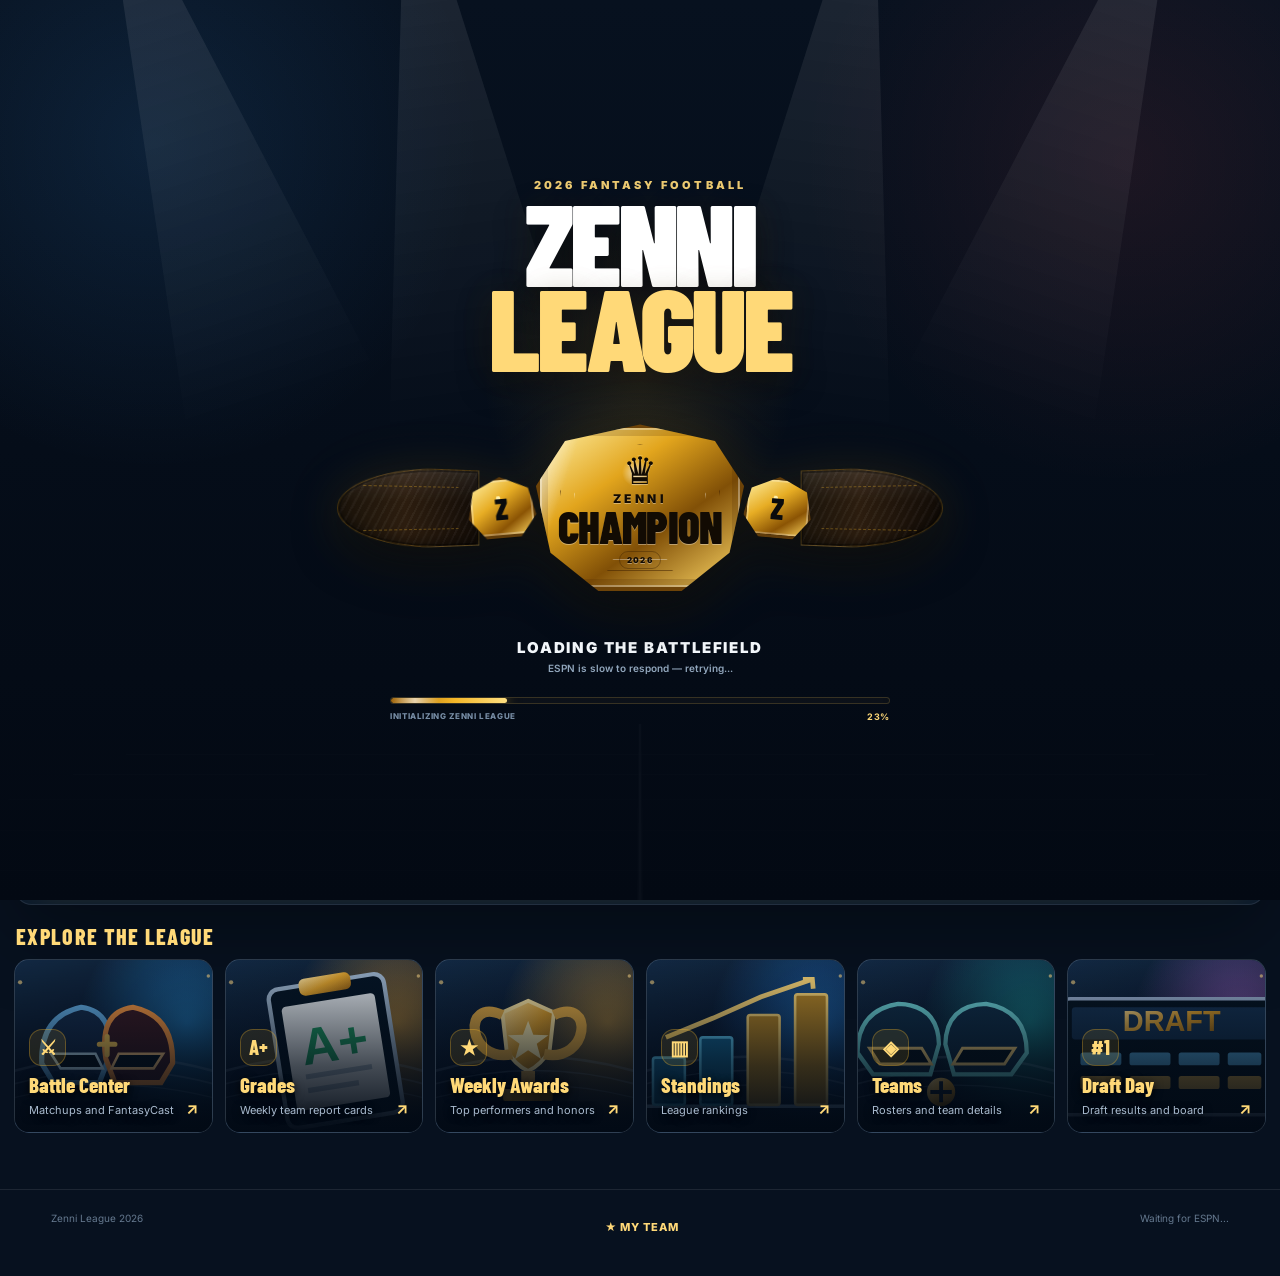
==== fantasy.html @ 1cbd34fe "Add files via upload" ====
<!doctype html>
<html lang="en">
<head>
  <meta charset="utf-8">
  <meta name="viewport" content="width=device-width,initial-scale=1">
  <meta name="theme-color" content="#07111f">
  <title>Zenni League 2026</title>
  <link rel="preconnect" href="https://fonts.googleapis.com">
  <link rel="preconnect" href="https://fonts.gstatic.com" crossorigin>
  <link href="https://fonts.googleapis.com/css2?family=Barlow+Condensed:wght@600;700;800&family=Inter:wght@400;500;600;700;800&display=swap" rel="stylesheet">
  <!-- Returning visitors: hide the intro loader before first paint so cached data shows instantly. -->
  <script>try{if(localStorage.getItem('ZENNI_FANTASY_LEAGUE_LAST_GOOD_V1')){document.documentElement.classList.add('has-warm-cache');}}catch(e){}</script>
  <style>html.has-warm-cache #leagueLoader{display:none!important}html.has-warm-cache body.is-loading{overflow:auto!important}</style>
  <link rel="stylesheet" href="fantasy.css">
</head>
<body>

  <div class="league-loader" id="leagueLoader" role="status" aria-live="polite">
    <div class="loader-stadium" aria-hidden="true">
      <span class="loader-light loader-light-1"></span>
      <span class="loader-light loader-light-2"></span>
      <span class="loader-light loader-light-3"></span>
      <span class="loader-light loader-light-4"></span>
    </div>

    <div class="loader-content">
      <div class="loader-season">2026 FANTASY FOOTBALL</div>

      <h1 class="loader-title">
        <span>ZENNI</span>
        <span>LEAGUE</span>
      </h1>

      <div class="loader-belt" aria-hidden="true">
        <div class="belt-strap belt-strap-left"></div>

        <div class="belt-sideplate belt-sideplate-left">
          <span>Z</span>
        </div>

        <div class="belt-centerplate">
          <div class="belt-centerplate-inner">
            <span class="belt-crown">♛</span>
            <small>ZENNI</small>
            <strong>CHAMPION</strong>
            <span class="belt-year">2026</span>
          </div>
          <div class="belt-shine"></div>
        </div>

        <div class="belt-sideplate belt-sideplate-right">
          <span>Z</span>
        </div>

        <div class="belt-strap belt-strap-right"></div>
      </div>

      <div class="loader-copy">
        <strong id="loaderHeadline">LOADING THE BATTLEFIELD</strong>
        <span id="loaderMessage">Connecting to ESPN Fantasy...</span>
      </div>

      <div class="loader-progress-shell" aria-hidden="true">
        <div class="loader-progress-bar" id="loaderProgressBar"></div>
        <div class="loader-progress-flare"></div>
      </div>

      <div class="loader-progress-row">
        <span id="loaderStage">Initializing league</span>
        <strong id="loaderPercent">0%</strong>
      </div>
    </div>
  </div>

  <div class="page-shell">
    <header class="topbar">
      <a class="brand" href="#top" data-tab-target="overview" aria-label="Zenni League home">
        <span class="brand-mark">Z</span>
        <span>
          <strong>Zenni League</strong>
          <small>Fantasy Football 2026</small>
        </span>
      </a>

      <nav class="topnav" aria-label="Primary">
        <button class="nav-tab is-active" type="button" data-tab="overview">Overview</button>
        <button class="nav-tab battle-nav" type="button" data-tab="battle">Battle Center</button>
        <button class="nav-tab" type="button" data-tab="grades">Grades</button>
        <button class="nav-tab" type="button" data-tab="awards">Weekly Awards</button>
        <button class="nav-tab" type="button" data-tab="standings">Standings</button>
        <button class="nav-tab" type="button" data-tab="teams">Teams</button>
        <button class="nav-tab draft-nav" type="button" data-tab="draft">Draft Day</button>
      </nav>

      <div class="live-pill" id="apiStatus">
        <span class="status-dot"></span>
        <span class="api-text">Connecting...</span>
        <span class="api-age" id="apiAge" hidden></span>
      </div>
    </header>

    <div class="mobile-tabs" aria-label="League sections">
      <button class="mobile-tab is-active" type="button" data-tab="overview">Overview</button>
      <button class="mobile-tab battle-nav" type="button" data-tab="battle">Battle</button>
      <button class="mobile-tab" type="button" data-tab="grades">Grades</button>
      <button class="mobile-tab" type="button" data-tab="awards">Awards</button>
      <button class="mobile-tab" type="button" data-tab="standings">Standings</button>
      <button class="mobile-tab" type="button" data-tab="teams">Teams</button>
      <button class="mobile-tab draft-nav" type="button" data-tab="draft">Draft</button>
    </div>

    <div class="stale-banner" id="staleBanner" role="status" hidden>
      <span data-stale-text>ESPN is slow to respond. Showing saved scores. Retrying…</span>
      <button type="button" data-stale-retry>Try now</button>
    </div>

    <main id="top">
      <section class="view-panel is-active" data-view="overview">
        <section class="overview-command-layout overview-command-v2">
          <section class="hero hero-command" id="overviewHero">
            <div class="hero-backdrop" aria-hidden="true"></div>
            <div class="overview-hero-player" aria-hidden="true"></div>
            <div class="hero-overlay" aria-hidden="true"></div>

            <div class="hero-copy">
              <div class="eyebrow">Welcome to the league</div>
              <h1>ZENNI <span>LEAGUE</span></h1>
              <div class="overview-hero-subtitle">FANTASY FOOTBALL 2026</div>
              <p id="heroSubtext">Twelve teams. One championship belt.</p>

              <button class="hero-battle-cta" type="button" data-tab-open="battle">
                <span>View this week</span>
                <strong>→</strong>
              </button>

              <button class="hero-recap-cta" id="recapOpen" type="button" hidden>
                <span>Last week's recap</span>
                <strong>→</strong>
              </button>

              <div class="overview-hero-truth">ESPN league data · Eastern Time</div>
            </div>

            <aside class="overview-week-panel" aria-label="Current fantasy week">
              <span class="overview-week-kicker">Current matchup period</span>
              <strong>WEEK <span id="heroWeek">1</span></strong>
              <span id="heroWeekStatus" class="overview-week-status">Checking ESPN status…</span>
              <button type="button" data-tab-open="battle">Open Battle Center <span aria-hidden="true">→</span></button>
            </aside>
            <div class="hero-stats" hidden aria-hidden="true"><span id="heroTeams">12</span><span id="heroPlayoffs">8</span></div>
            <div class="hero-poster hero-poster-command">
              <img src="zenni-league-2026.png" alt="Zenni League 2026 championship poster">
            </div>
          </section>

          <div class="overview-feature-grid">
          <article class="overview-my-card feature-card" aria-label="My team and matchup">
            <div class="overview-mini-heading"><span class="section-kicker">My Team</span><button type="button" data-tab-open="teams">View Teams →</button></div>
            <section class="my-strip" id="myTeamStrip" hidden aria-label="My team"></section>
          </article>
            <article class="feature-card game-card command-motw-card">
              <div class="section-heading compact-heading">
                <div>
                  <span class="section-kicker">Match of the Week</span>
                  <h2 id="featuredStoryTitle">Game of the Week</h2>
                  <p class="featured-story-subtitle" id="featuredStorySubtitle"></p>
                </div>
                <span class="week-chip" id="featuredWeek">Week 1</span>
              </div>

              <div id="featuredMatchup" class="featured-matchup skeleton-block"></div>
              <div id="featuredStoryReason" class="featured-story-reason"></div>

              <button class="battle-cta" type="button" data-tab-open="battle">
                View Full Preview
                <span>→</span>
              </button>
            </article>

            <article class="feature-card standings-preview-card">
              <div class="section-heading compact-heading">
                <div>
                  <span class="section-kicker">Standings Preview</span>
                  <h2>Race Snapshot</h2>
                </div>
                <button class="panel-link" type="button" data-tab-open="standings">View All →</button>
              </div>
              <div id="standingsPreview" class="standings-preview-list"></div>
            </article>
          </div>
          <!-- Recap is secondary to the current-week command cards, even when FINAL. -->
          <section class="week-recap" id="weekRecap" hidden aria-label="Weekly recap" aria-live="polite"></section>
          <div class="overview-section-label" id="thisWeekLabel" hidden><span>This week</span></div>
          <div class="overview-bottom-row">
            <article class="feature-card matchup-board-card">
              <div class="section-heading compact-heading">
                <div>
                  <span class="section-kicker">This Week</span>
                  <h2>League Matchups</h2>
                </div>
                <div class="week-switcher">
                  <button type="button" class="week-button" id="prevWeek" aria-label="Previous week">‹</button>
                  <span id="overviewWeekLabel">Week 1</span>
                  <button type="button" class="week-button" id="nextWeek" aria-label="Next week">›</button>
                </div>
              </div>
              <div class="overview-matchups-grid" id="overviewMatchups"></div>
              <button class="battle-cta board-cta" type="button" data-tab-open="battle">
                View All Matchups
                <span>→</span>
              </button>
            </article>

          </div>
          <section class="overview-shortcuts" aria-label="Explore Zenni League">
            <h2 class="overview-shortcuts-title">Explore the league</h2>
            <div class="overview-shortcut-grid">
              <button type="button" data-tab-open="battle" class="overview-shortcut overview-shortcut-battle"><span class="overview-shortcut-art">⚔</span><strong>Battle Center</strong><small>Matchups and FantasyCast</small><b aria-hidden="true">↗</b></button>
              <button type="button" data-tab-open="grades" class="overview-shortcut overview-shortcut-grades"><span class="overview-shortcut-art">A+</span><strong>Grades</strong><small>Weekly team report cards</small><b aria-hidden="true">↗</b></button>
              <button type="button" data-tab-open="awards" class="overview-shortcut overview-shortcut-awards"><span class="overview-shortcut-art">★</span><strong>Weekly Awards</strong><small>Top performers and honors</small><b aria-hidden="true">↗</b></button>
              <button type="button" data-tab-open="standings" class="overview-shortcut overview-shortcut-standings"><span class="overview-shortcut-art">▥</span><strong>Standings</strong><small>League rankings</small><b aria-hidden="true">↗</b></button>
              <button type="button" data-tab-open="teams" class="overview-shortcut overview-shortcut-teams"><span class="overview-shortcut-art">◈</span><strong>Teams</strong><small>Rosters and team details</small><b aria-hidden="true">↗</b></button>
              <button type="button" data-tab-open="draft" class="overview-shortcut overview-shortcut-draft"><span class="overview-shortcut-art">#1</span><strong>Draft Day</strong><small>Draft results and board</small><b aria-hidden="true">↗</b></button>
            </div>
          </section>
        </section>
      </section>

      <section class="view-panel battle-center" data-view="battle">
        <section class="battle-hero">
          <div class="battle-hero-copy">
            <span class="section-kicker">Zenni League Fight Night</span>
            <h1>BATTLE CENTER</h1>
            <p>Every matchup gets a face-off. One matchup gets the spotlight because the story actually means something.</p>
          </div>

          <div class="battle-week-control">
            <button type="button" class="week-button battle-week-button" id="battlePrevWeek" aria-label="Previous battle week">‹</button>
            <div>
              <span>Battle Card</span>
              <strong id="battleWeekLabel">Week 1</strong>
            </div>
            <button type="button" class="week-button battle-week-button" id="battleNextWeek" aria-label="Next battle week">›</button>
          </div>
        </section>

        <section class="motw-arena" id="battleFeatured">
          <div class="arena-loading skeleton-block"></div>
        </section>

        <section class="battle-fantasycast-preview" id="battleFantasyCast" aria-live="polite"></section>

        <section class="battle-card-section">
          <div class="section-heading">
            <div>
              <span class="section-kicker">Full Battle Card</span>
              <h2>Week <span id="battleCardWeek">1</span> Face-Offs</h2>
            </div>
            <span class="battle-count" id="battleCount">6 battles</span>
          </div>

          <div class="battle-grid" id="battleGrid"></div>
        </section>
      </section>

      <section class="view-panel awards-view" data-view="awards">
        <section class="section-block weekly-awards-shell">
          <div class="section-heading weekly-awards-heading">
            <div>
              <span class="section-kicker">Zenni Weekly Honors</span>
              <h2>Weekly Awards</h2>
              <p>Go back through every week for player leaders, team of the week, biggest win, closest battle and shootout.</p>
            </div>
            <div class="week-selector awards-week-selector">
              <button type="button" class="week-button" id="awardsPrevWeek" aria-label="Previous awards week">‹</button>
              <div><span>Week</span><strong id="awardsWeekLabel">1</strong></div>
              <button type="button" class="week-button" id="awardsNextWeek" aria-label="Next awards week">›</button>
            </div>
          </div>

          <div class="weekly-awards-grid">
            <section class="feature-card top-stats-card top-performers-card awards-performers-card">
              <div class="section-heading compact-heading performers-heading">
                <div>
                  <span class="section-kicker">Weekly Leaders</span>
                  <h2>Top Performers</h2>
                  <p class="performers-subtitle">Top 5 starters by position</p>
                </div>
              </div>
              <div class="top-stats-grid performers-grid skeleton-block" id="awardsTopStats"></div>
            </section>

            <article class="feature-card pulse-card command-pulse-card weekly-spotlight-card awards-spotlight-card">
              <div class="section-heading compact-heading">
                <div>
                  <span class="section-kicker">Weekly Spotlight</span>
                  <h2>Team Performance</h2>
                </div>
                <button class="panel-link" type="button" data-tab-open="battle">View Battles →</button>
              </div>
              <div id="awardsLeaguePulse" class="pulse-list weekly-spotlight-list skeleton-block"></div>
            </article>
          </div>

          <div class="season-records-section">
            <section class="feature-card top-stats-card top-performers-card all-time-performers-card">
              <div class="section-heading compact-heading performers-heading">
                <div>
                  <span class="section-kicker">Record Book</span>
                  <h2>Season Records</h2>
                  <p class="performers-subtitle">Top 5 single-game starter performances of the 2026 season</p>
                </div>
                <span class="performers-week season-record-chip">2026 Season</span>
              </div>
              <div class="top-stats-grid performers-grid skeleton-block" id="overviewTopStats"></div>
            </section>
          </div>
        </section>
      </section>

      <section class="view-panel grades-view" data-view="grades">
        <section class="feature-card team-grades-section team-grades-tab-section">
          <div class="section-heading compact-heading team-grades-heading">
            <div>
              <span class="section-kicker">Weekly Report Card</span>
              <h2>Team Grades</h2>
              <p>Grades reward scoring, beating projection, matchup performance and lineup decisions — not just wins and losses.</p>
            </div>
            <div class="grades-week-control">
              <span class="performers-week" id="teamGradesWeekLabel">Week 1</span>
              <div class="grades-week-tabs" id="gradesWeekTabs" aria-label="Select grades week"></div>
            </div>
          </div>
          <div id="weeklyTeamGrades" class="team-grades-wrap skeleton-block"></div>
        </section>
      </section>

      <section class="view-panel" data-view="standings">
        <section class="section-block standings-view">
          <div class="section-heading">
            <div>
              <span class="section-kicker">Conference Race</span>
              <h2>Standings</h2>
            </div>
            <span class="preseason-note" id="standingsNote">Preseason — rankings begin after Week 1</span>
          </div>

          <section class="glance-ribbon" id="glanceRibbon"></section>

          <div class="conference-grid">
            <article class="standings-card afc-card">
              <div class="conference-title">
                <span class="conference-dot"></span>
                <div>
                  <span>Zenni</span>
                  <strong>AFC</strong>
                </div>
              </div>
              <div class="standings-table-wrap">
                <table class="standings-table">
                  <thead>
                    <tr>
                      <th>RK</th>
                      <th>Team</th>
                      <th>W-L-T</th>
                      <th>PF</th>
                      <th>STRK</th>
                    </tr>
                  </thead>
                  <tbody id="afcStandings"></tbody>
                </table>
              </div>
            </article>

            <article class="standings-card nfc-card">
              <div class="conference-title">
                <span class="conference-dot"></span>
                <div>
                  <span>Zenni</span>
                  <strong>NFC</strong>
                </div>
              </div>
              <div class="standings-table-wrap">
                <table class="standings-table">
                  <thead>
                    <tr>
                      <th>RK</th>
                      <th>Team</th>
                      <th>W-L-T</th>
                      <th>PF</th>
                      <th>STRK</th>
                    </tr>
                  </thead>
                  <tbody id="nfcStandings"></tbody>
                </table>
              </div>
            </article>
          </div>
        </section>
      </section>

      <section class="view-panel" data-view="teams">
        <section class="section-block teams-view">
          <div class="section-heading">
            <div>
              <span class="section-kicker">The League</span>
              <h2>Team Gallery</h2>
            </div>
            <span class="muted">Click a team for roster details</span>
          </div>

          <div class="teams-spotlight-row">
            <article class="feature-card spotlight-card" id="championSpotlight"></article>
          </div>

          <div class="team-grid" id="teamGrid"></div>
        </section>
      </section>

      <section class="view-panel draft-view" data-view="draft">
        <section class="draft-night-shell">
          <header class="draft-night-hero">
            <div class="draft-night-copy">
              <span class="section-kicker">2026 Zenni League</span>
              <h1>DRAFT NIGHT</h1>
              <p id="draftDateLabel">Loading the official ESPN draft schedule...</p>
              <div class="draft-status-pill" id="draftStatusPill">PRE-DRAFT</div>
            </div>

            <div class="draft-countdown" id="draftCountdown">
              <div><strong id="draftDays">--</strong><span>Days</span></div>
              <div><strong id="draftHours">--</strong><span>Hours</span></div>
              <div><strong id="draftMinutes">--</strong><span>Minutes</span></div>
              <div><strong id="draftSeconds">--</strong><span>Seconds</span></div>
            </div>
          </header>

          <section class="draft-info-strip">
            <div><span>Format</span><strong id="draftType">Snake</strong></div>
            <div><span>Teams</span><strong id="draftTeamCount">12</strong></div>
            <div><span>Pick Timer</span><strong id="draftPickTimer">90 sec</strong></div>
            <div><span>Rounds</span><strong id="draftRounds">17</strong></div>
            <div><span>Draft Slots</span><strong id="draftSlots">204</strong></div>
          </section>

          <section class="draft-order-section">
            <div class="section-heading">
              <div>
                <span class="section-kicker">Official ESPN Order</span>
                <h2>Round 1 Draft Order</h2>
              </div>
              <span class="week-chip" id="draftLockLabel">Loading...</span>
            </div>
            <div class="draft-order-grid skeleton-block" id="draftOrderGrid"></div>
          </section>

          <section class="draft-board-section">
            <div class="section-heading">
              <div>
                <span class="section-kicker">Snake Draft Board</span>
                <h2>Live Pick Board</h2>
              </div>
              <span class="muted" id="draftRankingSource">ESPN ADP ranking</span>
            </div>
            <div class="draft-round-tabs" id="draftRoundTabs"></div>
            <div class="draft-pick-board" id="draftPickBoard"></div>
          </section>

          <section class="draft-recap-section">
            <div class="section-heading">
              <div>
                <span class="section-kicker">Team Draft Recap</span>
                <h2>Who Did Each Team Pick?</h2>
              </div>
              <span class="muted">Select a team to review every selection</span>
            </div>
            <div class="draft-team-selector" id="draftTeamSelector"></div>
            <div class="draft-team-recap" id="draftTeamRecap"></div>
          </section>
        </section>
      </section>
    </main>

    <footer>
      <span>Zenni League 2026</span>
      <button type="button" class="footer-link" data-mine-pick>★ My team</button>
      <span id="lastUpdated">Waiting for ESPN...</span>
    </footer>
  </div>

  <dialog class="team-modal picker-modal" id="teamPicker" aria-label="Pick your team"></dialog>

  <dialog class="team-modal share-modal" id="shareModal" aria-label="Share">
    <button class="modal-close" type="button" onclick="this.closest('dialog').close()" aria-label="Close">×</button>
    <div class="share-body">
      <span class="section-kicker">📤 Share</span>
      <h2 data-share-title>Share</h2>
      <p class="share-loading" data-share-loading>Making your image…</p>
      <img class="share-preview" data-share-preview alt="Preview of the image you are about to share" hidden>
      <div class="share-actions" data-share-actions hidden>
        <button type="button" class="share-btn is-primary" data-share-native hidden>Share…</button>
        <a class="share-btn" data-share-download role="button">⬇ Download</a>
        <button type="button" class="share-btn" data-share-copy-image hidden>Copy image</button>
        <button type="button" class="share-btn" data-share-copy-link>Copy link</button>
      </div>
      <p class="share-status" data-share-status role="status" aria-live="polite"></p>
    </div>
  </dialog>

  <dialog class="team-modal" id="teamModal">
    <button class="modal-close" id="modalClose" type="button" aria-label="Close">×</button>
    <div id="teamModalContent"></div>
  </dialog>

  <div class="live-toasts" id="liveToasts" aria-live="polite"></div>

  <script src="fantasy.js"></script>
</body>
</html>
---- fantasy.css ----
:root {
  --bg: #07111f;
  --bg-soft: #0b1828;
  --panel: rgba(14, 29, 47, .88);
  --panel-2: rgba(20, 39, 61, .84);
  --text: #f7f9fc;
  --muted: #93a6bd;
  --line: rgba(255,255,255,.09);
  --gold: #f5b728;
  --gold-2: #ffd978;
  --afc: #ff7043;
  --nfc: #4bb5ff;
  --green: #4bd384;
  --danger: #ff5a6f;
  --shadow: 0 26px 80px rgba(0,0,0,.35);
}

* {
  box-sizing: border-box;
}

html {
  scroll-behavior: smooth;
}

body {
  margin: 0;
  min-width: 320px;
  color: var(--text);
  font-family: Inter, system-ui, sans-serif;
  background:
    radial-gradient(circle at 20% 0%, rgba(36, 93, 156, .2), transparent 30%),
    radial-gradient(circle at 82% 24%, rgba(245, 183, 40, .08), transparent 26%),
    var(--bg);
}

button,
input,
select {
  font: inherit;
}

a {
  color: inherit;
  text-decoration: none;
}

.page-shell {
  width: min(1500px, 100%);
  margin: 0 auto;
}

.topbar {
  position: sticky;
  top: 0;
  z-index: 50;
  display: grid;
  grid-template-columns: 1fr auto 1fr;
  align-items: center;
  gap: 24px;
  min-height: 76px;
  padding: 12px clamp(18px, 4vw, 60px);
  border-bottom: 1px solid var(--line);
  background: rgba(5, 13, 24, .86);
  backdrop-filter: blur(18px);
}

.brand {
  display: inline-flex;
  align-items: center;
  gap: 12px;
  width: max-content;
}

.brand-mark {
  display: grid;
  place-items: center;
  width: 42px;
  height: 42px;
  border-radius: 12px;
  color: #07111f;
  font: 800 28px/1 "Barlow Condensed", sans-serif;
  background: linear-gradient(145deg, var(--gold-2), var(--gold));
  box-shadow: 0 8px 26px rgba(245,183,40,.25);
}

.brand strong,
.brand small {
  display: block;
}

.brand strong {
  font: 800 20px/1 "Barlow Condensed", sans-serif;
  letter-spacing: .03em;
}

.brand small {
  margin-top: 3px;
  color: var(--muted);
  font-size: 11px;
  text-transform: uppercase;
  letter-spacing: .12em;
}

.topnav {
  display: flex;
  align-items: center;
  gap: 28px;
  color: #c8d4e3;
  font-size: 13px;
  font-weight: 700;
}

.topnav a {
  transition: color .2s ease, transform .2s ease;
}

.topnav a:hover {
  color: var(--gold-2);
  transform: translateY(-1px);
}

.live-pill {
  justify-self: end;
  display: flex;
  align-items: center;
  gap: 8px;
  width: max-content;
  padding: 9px 12px;
  border: 1px solid var(--line);
  border-radius: 999px;
  color: var(--muted);
  background: rgba(255,255,255,.035);
  font-size: 11px;
  font-weight: 700;
  text-transform: uppercase;
  letter-spacing: .08em;
}

.status-dot {
  width: 8px;
  height: 8px;
  border-radius: 50%;
  background: #8292a5;
  box-shadow: 0 0 0 4px rgba(130,146,165,.12);
}

.live-pill.is-live .status-dot {
  background: var(--green);
  box-shadow: 0 0 0 4px rgba(75,211,132,.12), 0 0 16px rgba(75,211,132,.7);
}

.live-pill.is-error .status-dot {
  background: var(--danger);
}

main {
  padding: 0 clamp(18px, 4vw, 60px) 70px;
}

.hero {
  position: relative;
  min-height: 620px;
  margin: 26px 0 22px;
  overflow: hidden;
  display: grid;
  grid-template-columns: 1.05fr .95fr;
  align-items: center;
  border: 1px solid var(--line);
  border-radius: 32px;
  background: #0a1727;
  box-shadow: var(--shadow);
}

.hero-backdrop,
.hero-overlay {
  position: absolute;
  inset: 0;
}

.hero-backdrop {
  background:
    radial-gradient(circle at 78% 30%, rgba(245,183,40,.16), transparent 25%),
    linear-gradient(115deg, rgba(7,17,31,.2), rgba(7,17,31,.85)),
    url("zenni-league-2026.png") center/cover no-repeat;
  filter: blur(18px) saturate(.9);
  transform: scale(1.08);
  opacity: .34;
}

.hero-overlay {
  background:
    linear-gradient(90deg, rgba(7,17,31,.98) 0%, rgba(7,17,31,.86) 40%, rgba(7,17,31,.28) 72%, rgba(7,17,31,.45) 100%),
    linear-gradient(0deg, rgba(7,17,31,.9), transparent 46%);
}

.hero-copy,
.hero-poster {
  position: relative;
  z-index: 2;
}

.hero-copy {
  padding: clamp(34px, 5vw, 78px);
}

.eyebrow,
.section-kicker {
  color: var(--gold);
  font-size: 11px;
  font-weight: 800;
  letter-spacing: .18em;
  text-transform: uppercase;
}

.hero h1 {
  max-width: 690px;
  margin: 14px 0 18px;
  font: 800 clamp(58px, 7vw, 110px)/.82 "Barlow Condensed", sans-serif;
  letter-spacing: -.025em;
}

.hero h1 span {
  color: var(--gold);
}

.hero p {
  max-width: 560px;
  color: #b7c4d5;
  font-size: 15px;
  line-height: 1.65;
}

.hero-stats {
  display: flex;
  flex-wrap: wrap;
  gap: 10px;
  margin-top: 30px;
}

.hero-stats > div {
  min-width: 120px;
  padding: 14px 18px;
  border: 1px solid var(--line);
  border-radius: 16px;
  background: rgba(255,255,255,.045);
  backdrop-filter: blur(8px);
}

.stat-value,
.stat-label {
  display: block;
}

.stat-value {
  font: 800 28px/1 "Barlow Condensed", sans-serif;
}

.stat-label {
  margin-top: 5px;
  color: var(--muted);
  font-size: 10px;
  text-transform: uppercase;
  letter-spacing: .1em;
}

.hero-poster {
  align-self: stretch;
  display: grid;
  place-items: center;
  padding: 36px 42px 36px 0;
}

.hero-poster img {
  width: min(100%, 600px);
  aspect-ratio: 1;
  object-fit: cover;
  border-radius: 26px;
  border: 1px solid rgba(255,255,255,.14);
  box-shadow: 0 24px 64px rgba(0,0,0,.55);
  transform: rotate(1deg);
  transition: transform .35s ease;
}

.hero-poster img:hover {
  transform: rotate(0deg) scale(1.012);
}

.champion-strip {
  display: grid;
  grid-template-columns: auto 1fr auto;
  align-items: center;
  gap: 18px;
  padding: 18px 24px;
  border: 1px solid rgba(245,183,40,.25);
  border-radius: 22px;
  background:
    linear-gradient(90deg, rgba(245,183,40,.11), transparent 34%),
    var(--panel);
  box-shadow: var(--shadow);
}

.champion-icon {
  display: grid;
  place-items: center;
  width: 54px;
  height: 54px;
  border-radius: 17px;
  font-size: 28px;
  background: rgba(245,183,40,.12);
  box-shadow: inset 0 0 0 1px rgba(245,183,40,.18);
}

.champion-copy h2 {
  margin: 3px 0 0;
  font: 800 30px/1 "Barlow Condensed", sans-serif;
}

.champion-copy p {
  margin: 6px 0 0;
  color: var(--muted);
  font-size: 12px;
}

.champion-badge {
  min-width: 88px;
  padding: 11px 14px;
  text-align: center;
  border-radius: 15px;
  color: #261900;
  background: linear-gradient(145deg, var(--gold-2), var(--gold));
}

.champion-badge span,
.champion-badge small {
  display: block;
}

.champion-badge span {
  font: 800 24px/1 "Barlow Condensed", sans-serif;
}

.champion-badge small {
  margin-top: 3px;
  font-size: 9px;
  font-weight: 800;
  text-transform: uppercase;
}

.dashboard-grid {
  display: grid;
  grid-template-columns: 1.5fr .8fr;
  gap: 20px;
  margin-top: 22px;
}

.feature-card,
.standings-card,
.team-card,
.matchup-card {
  border: 1px solid var(--line);
  background: var(--panel);
  box-shadow: var(--shadow);
}

.feature-card {
  padding: 24px;
  border-radius: 24px;
}

.section-block {
  margin-top: 44px;
}

.section-heading {
  display: flex;
  align-items: end;
  justify-content: space-between;
  gap: 20px;
  margin-bottom: 18px;
}

.section-heading h2 {
  margin: 4px 0 0;
  font: 800 34px/1 "Barlow Condensed", sans-serif;
}

.week-chip,
.preseason-note,
.muted {
  color: var(--muted);
  font-size: 11px;
}

.week-chip {
  padding: 8px 12px;
  border: 1px solid var(--line);
  border-radius: 999px;
  text-transform: uppercase;
  font-weight: 800;
  letter-spacing: .09em;
}

.featured-matchup {
  display: grid;
  grid-template-columns: 1fr auto 1fr;
  align-items: center;
  gap: 22px;
  min-height: 250px;
}

.featured-team {
  text-align: center;
}

.featured-team img {
  width: 122px;
  height: 122px;
  object-fit: contain;
  border-radius: 0;
  padding: 0;
  background: transparent;
  filter: drop-shadow(0 8px 12px rgba(0,0,0,.28));
}

.featured-team h3 {
  margin: 12px 0 4px;
  font: 800 26px/1 "Barlow Condensed", sans-serif;
}

.featured-team p {
  margin: 0;
  color: var(--muted);
  font-size: 11px;
}

.featured-score {
  margin-top: 9px;
  font: 800 40px/1 "Barlow Condensed", sans-serif;
}

.vs-mark {
  display: grid;
  place-items: center;
  width: 62px;
  height: 62px;
  border: 1px solid rgba(245,183,40,.2);
  border-radius: 50%;
  color: var(--gold);
  font: 800 18px/1 "Barlow Condensed", sans-serif;
  background: rgba(245,183,40,.08);
}

.pulse-list {
  display: grid;
  gap: 10px;
}

.pulse-item {
  padding: 14px;
  border: 1px solid var(--line);
  border-radius: 15px;
  background: rgba(255,255,255,.025);
}

.pulse-item strong {
  display: block;
  font-size: 13px;
}

.pulse-item span {
  display: block;
  margin-top: 4px;
  color: var(--muted);
  font-size: 11px;
  line-height: 1.45;
}

.week-switcher {
  display: flex;
  align-items: center;
  gap: 8px;
  color: #dbe6f2;
  font-size: 12px;
  font-weight: 800;
}

.week-button {
  display: grid;
  place-items: center;
  width: 34px;
  height: 34px;
  border: 1px solid var(--line);
  border-radius: 11px;
  color: var(--text);
  background: rgba(255,255,255,.04);
  cursor: pointer;
}

.week-button:hover {
  border-color: rgba(245,183,40,.35);
  color: var(--gold);
}

.matchup-grid {
  display: grid;
  grid-template-columns: repeat(3, 1fr);
  gap: 15px;
}

.matchup-card {
  position: relative;
  overflow: hidden;
  padding: 16px;
  border-radius: 19px;
  transition: transform .2s ease, border-color .2s ease;
}

.matchup-card:hover {
  transform: translateY(-3px);
  border-color: rgba(245,183,40,.28);
}

.matchup-row {
  display: grid;
  grid-template-columns: 42px 1fr auto;
  align-items: center;
  gap: 10px;
  min-height: 54px;
}

.matchup-row + .matchup-row {
  margin-top: 9px;
  padding-top: 9px;
  border-top: 1px solid var(--line);
}

.matchup-row img,
.team-logo,
.standing-logo {
  object-fit: contain;
  background: rgba(255,255,255,.045);
}

.matchup-row img {
  width: 48px;
  height: 48px;
  padding: 0;
  border-radius: 0;
  object-fit: contain;
  background: transparent;
  filter: drop-shadow(0 5px 7px rgba(0,0,0,.24));
}

.matchup-team-name {
  font-size: 12px;
  font-weight: 800;
}

.matchup-owner {
  margin-top: 3px;
  color: var(--muted);
  font-size: 9px;
}

.matchup-score {
  font: 800 25px/1 "Barlow Condensed", sans-serif;
}

.matchup-footer {
  display: flex;
  justify-content: space-between;
  margin-top: 13px;
  padding-top: 11px;
  border-top: 1px solid var(--line);
  color: var(--muted);
  font-size: 9px;
  text-transform: uppercase;
  letter-spacing: .08em;
}

.conference-grid {
  display: grid;
  grid-template-columns: 1fr 1fr;
  gap: 18px;
}

.standings-card {
  overflow: hidden;
  border-radius: 22px;
}

.conference-title {
  display: flex;
  align-items: center;
  gap: 12px;
  padding: 18px 20px;
  border-bottom: 1px solid var(--line);
}

.conference-dot {
  width: 10px;
  height: 38px;
  border-radius: 99px;
}

.afc-card .conference-dot {
  background: var(--afc);
  box-shadow: 0 0 20px rgba(255,112,67,.35);
}

.nfc-card .conference-dot {
  background: var(--nfc);
  box-shadow: 0 0 20px rgba(75,181,255,.35);
}

.conference-title span:not(.conference-dot) {
  display: block;
  color: var(--muted);
  font-size: 9px;
  text-transform: uppercase;
  letter-spacing: .14em;
}

.conference-title strong {
  display: block;
  font: 800 28px/1 "Barlow Condensed", sans-serif;
}

.standings-table-wrap {
  overflow-x: auto;
}

.standings-table {
  width: 100%;
  border-collapse: collapse;
  min-width: 520px;
}

.standings-table th,
.standings-table td {
  padding: 12px 14px;
  border-bottom: 1px solid var(--line);
  text-align: right;
  white-space: nowrap;
}

.standings-table th:nth-child(2),
.standings-table td:nth-child(2) {
  text-align: left;
}

.standings-table th {
  color: #72879e;
  font-size: 8px;
  text-transform: uppercase;
  letter-spacing: .11em;
}

.standings-table td {
  font-size: 11px;
}

.standings-table tbody tr:last-child td {
  border-bottom: 0;
}

.standings-team {
  display: flex;
  align-items: center;
  gap: 9px;
}

.standing-logo {
  width: 40px;
  height: 40px;
  padding: 0;
  border-radius: 0;
  object-fit: contain;
  background: transparent;
  filter: drop-shadow(0 4px 6px rgba(0,0,0,.22));
}

.standing-name strong,
.standing-name span {
  display: block;
}

.standing-name strong {
  font-size: 11px;
}

.standing-name span {
  margin-top: 3px;
  color: var(--muted);
  font-size: 8px;
}

.rank-dash {
  color: #64788f;
}

.champion-crown {
  margin-left: 4px;
  color: var(--gold);
}

.team-grid {
  display: grid;
  grid-template-columns: repeat(4, 1fr);
  gap: 15px;
}

.team-card {
  position: relative;
  overflow: hidden;
  padding: 17px;
  border-radius: 19px;
  cursor: pointer;
  transition: transform .2s ease, border-color .2s ease;
}

.team-card:hover {
  transform: translateY(-4px);
  border-color: rgba(245,183,40,.3);
}

.team-card::after {
  content: "";
  position: absolute;
  width: 110px;
  height: 110px;
  right: -34px;
  bottom: -40px;
  border-radius: 50%;
  background: radial-gradient(circle, rgba(245,183,40,.11), transparent 66%);
}

.team-card-top {
  display: flex;
  align-items: center;
  gap: 12px;
}

.team-logo {
  width: 70px;
  height: 70px;
  padding: 0;
  border-radius: 0;
  object-fit: contain;
  background: transparent;
  filter: drop-shadow(0 7px 10px rgba(0,0,0,.28));
}

.team-card h3 {
  margin: 0;
  font: 800 20px/1 "Barlow Condensed", sans-serif;
}

.team-card p {
  margin: 5px 0 0;
  color: var(--muted);
  font-size: 9px;
}

.team-card-bottom {
  display: flex;
  justify-content: space-between;
  gap: 10px;
  margin-top: 16px;
  padding-top: 12px;
  border-top: 1px solid var(--line);
  color: #cbd6e3;
  font-size: 9px;
  text-transform: uppercase;
  letter-spacing: .08em;
}

footer {
  display: flex;
  justify-content: space-between;
  gap: 20px;
  padding: 22px clamp(18px, 4vw, 60px) 34px;
  border-top: 1px solid var(--line);
  color: #65798f;
  font-size: 10px;
}

.skeleton-block:empty {
  min-height: 150px;
  border-radius: 16px;
  background:
    linear-gradient(90deg, rgba(255,255,255,.025), rgba(255,255,255,.07), rgba(255,255,255,.025));
  background-size: 250% 100%;
  animation: skeleton 1.2s linear infinite;
}

.team-modal {
  width: min(760px, calc(100vw - 30px));
  max-height: min(760px, calc(100vh - 30px));
  padding: 0;
  overflow: auto;
  border: 1px solid var(--line);
  border-radius: 24px;
  color: var(--text);
  background: #0b1726;
  box-shadow: 0 30px 100px rgba(0,0,0,.65);
}

.team-modal::backdrop {
  background: rgba(0,0,0,.72);
  backdrop-filter: blur(8px);
}

.modal-close {
  position: sticky;
  z-index: 4;
  top: 12px;
  float: right;
  margin: 12px 12px 0 0;
  width: 38px;
  height: 38px;
  border: 1px solid var(--line);
  border-radius: 12px;
  color: var(--text);
  background: rgba(255,255,255,.06);
  cursor: pointer;
}

.modal-head {
  display: grid;
  grid-template-columns: 92px 1fr;
  gap: 18px;
  align-items: center;
  padding: 28px;
  border-bottom: 1px solid var(--line);
}

.modal-head img {
  width: 92px;
  height: 92px;
  object-fit: contain;
  padding: 10px;
  border-radius: 20px;
  background: rgba(255,255,255,.045);
}

.modal-head h2 {
  margin: 0;
  font: 800 38px/1 "Barlow Condensed", sans-serif;
}

.modal-head p {
  margin: 8px 0 0;
  color: var(--muted);
  font-size: 11px;
}

.roster-list {
  display: grid;
  gap: 9px;
  padding: 22px 28px 30px;
}

.roster-row {
  display: grid;
  grid-template-columns: 54px 1fr auto;
  gap: 12px;
  align-items: center;
  padding: 12px 14px;
  border: 1px solid var(--line);
  border-radius: 14px;
  background: rgba(255,255,255,.025);
}

.roster-slot {
  display: grid;
  place-items: center;
  height: 34px;
  border-radius: 9px;
  color: var(--gold);
  background: rgba(245,183,40,.08);
  font-size: 9px;
  font-weight: 800;
}

.roster-name strong,
.roster-name span {
  display: block;
}

.roster-name strong {
  font-size: 12px;
}

.roster-name span {
  margin-top: 3px;
  color: var(--muted);
  font-size: 9px;
}

.injury {
  color: #ffb36b;
  font-size: 9px;
  font-weight: 800;
}

.error-panel {
  padding: 18px;
  border: 1px solid rgba(255,90,111,.26);
  border-radius: 16px;
  color: #ffc0c8;
  background: rgba(255,90,111,.08);
  font-size: 12px;
}

@keyframes skeleton {
  to { background-position: -250% 0; }
}


/* =========================================================
   ZENNI CUSTOM TEAM MASCOTS
   ========================================================= */

.custom-team-icon,
.matchup-mascot,
.featured-mascot,
.modal-team-mascot {
  transform-origin: 50% 72%;
  will-change: transform, filter;
  animation: mascotFloat 4.2s ease-in-out infinite;
}

.featured-mascot { animation-duration: 4.8s; }
.matchup-mascot { animation-duration: 4.6s; }

.team-icon-1 { animation-delay: -.2s; }
.team-icon-2 { animation-delay: -.7s; }
.team-icon-3 { animation-delay: -1.1s; }
.team-icon-4 { animation-delay: -1.6s; }
.team-icon-5 { animation-delay: -2.0s; }
.team-icon-6 { animation-delay: -2.5s; }
.team-icon-7 { animation-delay: -2.9s; }
.team-icon-8 { animation-delay: -3.3s; }
.team-icon-9 { animation-delay: -3.8s; }
.team-icon-10 { animation-delay: -4.1s; }
.team-icon-11 { animation-delay: -1.35s; }
.team-icon-12 { animation-delay: -2.75s; }

.matchup-card .matchup-mascot,
.team-card .team-logo,
.standings-table .standing-logo,
.featured-team .featured-mascot,
.modal-head .modal-team-mascot {
  transition:
    transform .24s cubic-bezier(.2,.8,.2,1),
    filter .24s ease;
}

.matchup-card:hover .matchup-mascot,
.team-card:hover .team-logo,
.standings-table tbody tr:hover .standing-logo {
  animation-play-state: paused;
  transform: translateY(-4px) scale(1.08) rotate(-1.5deg);
  filter:
    drop-shadow(0 8px 13px rgba(0,0,0,.34))
    drop-shadow(0 0 9px rgba(245,183,40,.18));
}

.featured-team:hover .featured-mascot {
  animation-play-state: paused;
  transform: translateY(-5px) scale(1.06);
  filter:
    drop-shadow(0 12px 16px rgba(0,0,0,.36))
    drop-shadow(0 0 14px rgba(245,183,40,.24));
}

.team-card.is-champion {
  border-color: rgba(245,183,40,.28);
  background:
    radial-gradient(circle at 18% 12%, rgba(245,183,40,.10), transparent 35%),
    var(--panel);
}

.team-card.is-champion .team-logo,
.featured-mascot.team-icon-1,
.modal-team-mascot.team-icon-1 {
  animation:
    mascotFloat 4.1s ease-in-out infinite,
    championMascotGlow 2.5s ease-in-out infinite;
}

.team-card.is-champion::before {
  content: "DEFENDING CHAMPION";
  position: absolute;
  z-index: 2;
  top: 10px;
  right: 10px;
  padding: 5px 7px;
  border: 1px solid rgba(245,183,40,.28);
  border-radius: 999px;
  color: var(--gold-2);
  background: rgba(7,17,31,.82);
  font-size: 7px;
  font-weight: 800;
  letter-spacing: .09em;
}

.matchup-card:has(.team-icon-1) {
  border-color: rgba(245,183,40,.20);
}

.matchup-card:has(.team-icon-1)::before {
  content: "";
  position: absolute;
  inset: 0;
  pointer-events: none;
  background: linear-gradient(
    115deg,
    transparent 0%,
    transparent 38%,
    rgba(245,183,40,.055) 47%,
    transparent 56%,
    transparent 100%
  );
  transform: translateX(-120%);
  animation: championCardSweep 6.5s ease-in-out infinite;
}

.modal-team-mascot {
  width: 110px !important;
  height: 110px !important;
  object-fit: contain !important;
  padding: 2px !important;
  background: transparent !important;
}

@keyframes mascotFloat {
  0%, 100% { transform: translateY(0) scale(1); }
  50% { transform: translateY(-3px) scale(1.015); }
}

@keyframes championMascotGlow {
  0%, 100% {
    filter:
      drop-shadow(0 5px 8px rgba(0,0,0,.28))
      drop-shadow(0 0 0 rgba(245,183,40,0));
  }
  50% {
    filter:
      drop-shadow(0 8px 12px rgba(0,0,0,.30))
      drop-shadow(0 0 12px rgba(245,183,40,.48));
  }
}

@keyframes championCardSweep {
  0%, 72%, 100% { transform: translateX(-120%); }
  84% { transform: translateX(120%); }
}

@media (prefers-reduced-motion: reduce) {
  .custom-team-icon,
  .matchup-mascot,
  .featured-mascot,
  .modal-team-mascot,
  .team-card.is-champion .team-logo,
  .featured-mascot.team-icon-1,
  .modal-team-mascot.team-icon-1,
  .matchup-card:has(.team-icon-1)::before {
    animation: none !important;
  }

  .matchup-card:hover .matchup-mascot,
  .team-card:hover .team-logo,
  .standings-table tbody tr:hover .standing-logo,
  .featured-team:hover .featured-mascot {
    transform: none;
  }
}



/* =========================================================
   LEAGUE TABS + BATTLE CENTER
   ========================================================= */

.topnav button,
.mobile-tabs button {
  appearance: none;
  border: 0;
  cursor: pointer;
  color: inherit;
  font: inherit;
  background: transparent;
}

.nav-tab {
  position: relative;
  padding: 9px 0;
  color: #c8d4e3;
  font-size: 13px;
  font-weight: 800;
  transition: color .2s ease, transform .2s ease;
}

.nav-tab::after {
  content: "";
  position: absolute;
  left: 50%;
  right: 50%;
  bottom: 0;
  height: 2px;
  border-radius: 999px;
  background: var(--gold);
  transition: left .2s ease, right .2s ease;
}

.nav-tab:hover,
.nav-tab.is-active {
  color: var(--gold-2);
  transform: translateY(-1px);
}

.nav-tab.is-active::after {
  left: 0;
  right: 0;
}

.battle-nav::before {
  content: "⚔";
  margin-right: 6px;
  color: #ff7a52;
}

.mobile-tabs {
  display: none;
}

.view-panel {
  display: none;
}

.view-panel.is-active {
  display: block;
  animation: viewFade .32s ease both;
}

.standings-view,
.teams-view {
  padding-top: 28px;
}

.featured-story-subtitle {
  min-height: 16px;
  margin: 5px 0 0;
  color: #d7e4f3;
  font-size: 11px;
  font-weight: 800;
  letter-spacing: .08em;
  text-transform: uppercase;
}

.featured-story-reason {
  margin-top: 14px;
  padding: 13px 15px;
  border: 1px solid rgba(245,183,40,.16);
  border-radius: 14px;
  background: rgba(245,183,40,.055);
}

.featured-story-reason span {
  display: block;
  color: var(--gold);
  font-size: 8px;
  font-weight: 900;
  letter-spacing: .14em;
  text-transform: uppercase;
}

.featured-story-reason p {
  margin: 5px 0 0;
  color: #bfccdc;
  font-size: 11px;
  line-height: 1.55;
}

.battle-cta {
  width: 100%;
  margin-top: 14px;
  padding: 12px 14px;
  border: 1px solid rgba(245,183,40,.24);
  border-radius: 13px;
  cursor: pointer;
  color: #08111d;
  background: linear-gradient(135deg, var(--gold-2), var(--gold));
  font-size: 11px;
  font-weight: 900;
  letter-spacing: .08em;
  text-transform: uppercase;
  box-shadow: 0 10px 28px rgba(245,183,40,.13);
  transition: transform .2s ease, box-shadow .2s ease;
}

.battle-cta span {
  float: right;
  font-size: 16px;
}

.battle-cta:hover {
  transform: translateY(-2px);
  box-shadow: 0 14px 36px rgba(245,183,40,.22);
}

.battle-center {
  padding-top: 26px;
}

.battle-hero {
  position: relative;
  display: grid;
  grid-template-columns: 1fr auto;
  align-items: end;
  gap: 24px;
  margin-bottom: 24px;
  padding: clamp(30px, 5vw, 64px);
  overflow: hidden;
  border: 1px solid rgba(255,255,255,.10);
  border-radius: 28px;
  background:
    radial-gradient(circle at 82% 30%, rgba(255,93,58,.18), transparent 26%),
    radial-gradient(circle at 20% 20%, rgba(75,181,255,.16), transparent 28%),
    linear-gradient(135deg, rgba(11,25,43,.96), rgba(8,15,27,.98));
  box-shadow: var(--shadow);
}

.battle-hero::before,
.battle-hero::after {
  content: "";
  position: absolute;
  width: 260px;
  height: 2px;
  top: 50%;
  opacity: .22;
  background: linear-gradient(90deg, transparent, #fff, transparent);
  transform: rotate(-35deg);
}

.battle-hero::before {
  left: -40px;
}

.battle-hero::after {
  right: -40px;
  transform: rotate(35deg);
}

.battle-hero-copy,
.battle-week-control {
  position: relative;
  z-index: 1;
}

.battle-hero h1 {
  margin: 4px 0 8px;
  font: 900 clamp(58px, 8vw, 110px)/.82 "Barlow Condensed", sans-serif;
  letter-spacing: -.02em;
  color: #fff;
  text-shadow: 0 8px 34px rgba(0,0,0,.4);
}

.battle-hero p {
  max-width: 720px;
  margin: 0;
  color: #b6c5d7;
  font-size: 13px;
  line-height: 1.6;
}

.battle-week-control {
  display: flex;
  align-items: center;
  gap: 10px;
  min-width: 250px;
  padding: 10px;
  border: 1px solid var(--line);
  border-radius: 17px;
  background: rgba(255,255,255,.045);
}

.battle-week-control > div {
  min-width: 110px;
  text-align: center;
}

.battle-week-control span,
.battle-week-control strong {
  display: block;
}

.battle-week-control span {
  color: var(--muted);
  font-size: 8px;
  font-weight: 800;
  letter-spacing: .13em;
  text-transform: uppercase;
}

.battle-week-control strong {
  margin-top: 2px;
  font: 800 22px/1 "Barlow Condensed", sans-serif;
}

.motw-arena {
  position: relative;
  min-height: 590px;
  overflow: hidden;
  border: 1px solid rgba(245,183,40,.22);
  border-radius: 30px;
  background:
    radial-gradient(circle at 50% 44%, rgba(245,183,40,.13), transparent 22%),
    radial-gradient(circle at 0% 45%, rgba(75,181,255,.14), transparent 27%),
    radial-gradient(circle at 100% 45%, rgba(255,90,111,.13), transparent 27%),
    linear-gradient(180deg, #0a1728, #07111f 66%);
  box-shadow: 0 28px 90px rgba(0,0,0,.42);
}

.motw-arena::before {
  content: "";
  position: absolute;
  inset: 0;
  opacity: .08;
  pointer-events: none;
  background:
    linear-gradient(90deg, transparent 49.8%, rgba(255,255,255,.8) 50%, transparent 50.2%),
    repeating-linear-gradient(0deg, transparent 0 64px, rgba(255,255,255,.08) 65px 66px);
}

.motw-stage {
  position: relative;
  z-index: 1;
  min-height: 590px;
  padding: 24px clamp(18px, 4vw, 54px) 34px;
}

.motw-topline {
  display: flex;
  justify-content: space-between;
  align-items: center;
  gap: 12px;
}

.motw-label,
.motw-week {
  font-size: 9px;
  font-weight: 900;
  letter-spacing: .16em;
  text-transform: uppercase;
}

.motw-label {
  color: var(--gold);
}

.motw-week {
  color: #9db0c8;
}

.motw-story {
  width: min(720px, 100%);
  margin: 20px auto 4px;
  text-align: center;
}

.motw-story > span {
  color: var(--gold-2);
  font-size: 10px;
  font-weight: 900;
  letter-spacing: .15em;
  text-transform: uppercase;
}

.motw-story h2 {
  margin: 4px 0 6px;
  font: 900 clamp(44px, 6vw, 76px)/.9 "Barlow Condensed", sans-serif;
  letter-spacing: -.02em;
}

.motw-story p {
  margin: 0 auto;
  max-width: 760px;
  color: #bdcada;
  font-size: 12px;
  line-height: 1.6;
}

.motw-fight {
  display: grid;
  grid-template-columns: minmax(0, 1fr) auto minmax(0, 1fr);
  align-items: end;
  gap: 18px;
  min-height: 390px;
  margin-top: 8px;
}

.battle-fighter {
  position: relative;
  min-width: 0;
  text-align: center;
  opacity: 0;
  filter: blur(4px);
  transition:
    transform .72s cubic-bezier(.16,.84,.31,1),
    opacity .52s ease,
    filter .62s ease;
}

.battle-fighter-left {
  transform: translateX(-90px) scale(.92);
}

.battle-fighter-right {
  transform: translateX(90px) scale(.92);
}

.battle-fighter.battle-entered {
  opacity: 1;
  filter: blur(0);
  transform: translateX(0) scale(1);
}

.fighter-aura {
  position: absolute;
  inset: 18% 12% 22%;
  z-index: -1;
  border-radius: 50%;
  filter: blur(30px);
  opacity: .28;
  background: rgba(75,181,255,.55);
}

.battle-fighter-right .fighter-aura {
  background: rgba(255,90,111,.48);
}

.battle-fighter.is-champion .fighter-aura {
  opacity: .46;
  background: rgba(245,183,40,.75);
  animation: arenaChampionAura 2.2s ease-in-out infinite;
}

.battle-mascot {
  display: block;
  width: min(330px, 78%);
  aspect-ratio: 1;
  object-fit: contain;
  margin: 0 auto -6px;
  filter: drop-shadow(0 20px 22px rgba(0,0,0,.46));
  transform-origin: 50% 85%;
  animation: arenaIdle 4.4s ease-in-out infinite;
}

.battle-fighter-right .battle-mascot {
  animation-delay: -2.1s;
}

.battle-fighter h3 {
  margin: 0 auto;
  max-width: 430px;
  font: 900 clamp(23px, 3vw, 40px)/.95 "Barlow Condensed", sans-serif;
  text-transform: uppercase;
}

.battle-fighter p {
  margin: 6px 0 0;
  color: var(--muted);
  font-size: 9px;
  font-weight: 700;
}

.fighter-score {
  margin-top: 10px;
  color: #fff;
  font: 900 28px/1 "Barlow Condensed", sans-serif;
}

.fighter-champion {
  display: inline-block;
  margin: -3px 0 7px;
  padding: 5px 8px;
  border: 1px solid rgba(245,183,40,.35);
  border-radius: 999px;
  color: var(--gold-2);
  background: rgba(245,183,40,.08);
  font-size: 7px;
  font-weight: 900;
  letter-spacing: .12em;
}

.battle-impact {
  position: relative;
  display: grid;
  place-items: center;
  width: 126px;
  height: 126px;
  margin-bottom: 86px;
  border-radius: 50%;
  color: #07111f;
  background: radial-gradient(circle, #fff 0 7%, var(--gold-2) 8% 30%, var(--gold) 31% 50%, rgba(245,183,40,.18) 51% 100%);
  box-shadow:
    0 0 0 1px rgba(255,255,255,.18),
    0 0 40px rgba(245,183,40,.28);
  animation: impactPulse 2.5s ease-in-out infinite;
}

.battle-impact strong {
  position: relative;
  z-index: 2;
  font: 900 42px/1 "Barlow Condensed", sans-serif;
}

.battle-impact small {
  position: absolute;
  top: calc(100% + 12px);
  width: 180px;
  color: #d8e3ef;
  font-size: 8px;
  font-weight: 900;
  letter-spacing: .10em;
  text-align: center;
  text-transform: uppercase;
}

.impact-ring {
  position: absolute;
  inset: -16px;
  border: 1px solid rgba(245,183,40,.28);
  border-radius: 50%;
  animation: impactRing 2.5s ease-out infinite;
}

.battle-card-section {
  margin-top: 28px;
}

.battle-count {
  color: var(--muted);
  font-size: 10px;
  font-weight: 800;
  text-transform: uppercase;
  letter-spacing: .1em;
}

.battle-grid {
  display: grid;
  grid-template-columns: repeat(2, minmax(0, 1fr));
  gap: 16px;
}

.battle-card {
  position: relative;
  overflow: hidden;
  min-height: 290px;
  padding: 18px;
  border: 1px solid var(--line);
  border-radius: 22px;
  background:
    linear-gradient(135deg, rgba(255,255,255,.035), transparent 50%),
    var(--panel);
  box-shadow: 0 18px 44px rgba(0,0,0,.22);
  opacity: 0;
  transform: translateY(18px) scale(.985);
  transition:
    transform .46s cubic-bezier(.2,.8,.2,1) var(--battle-delay, 0ms),
    opacity .42s ease var(--battle-delay, 0ms),
    border-color .2s ease;
}

.battle-card.battle-entered {
  opacity: 1;
  transform: translateY(0) scale(1);
}

.battle-card:hover {
  border-color: rgba(245,183,40,.24);
  transform: translateY(-4px) scale(1.005);
}

.battle-card-tag {
  position: absolute;
  top: 14px;
  left: 50%;
  z-index: 3;
  transform: translateX(-50%);
  padding: 5px 8px;
  border: 1px solid rgba(255,255,255,.08);
  border-radius: 999px;
  color: #b9c8d9;
  background: rgba(5,13,24,.72);
  font-size: 7px;
  font-weight: 900;
  letter-spacing: .1em;
  text-transform: uppercase;
  white-space: nowrap;
}

.battle-card-fighters {
  display: grid;
  grid-template-columns: 1fr 42px 1fr;
  align-items: center;
  gap: 4px;
  min-height: 160px;
  padding-top: 16px;
}

.battle-mini-team {
  min-width: 0;
  text-align: center;
}

.battle-mini-mascot {
  display: block;
  width: min(150px, 88%);
  aspect-ratio: 1;
  object-fit: contain;
  margin: 0 auto -6px;
  filter: drop-shadow(0 10px 12px rgba(0,0,0,.34));
  transition: transform .22s ease;
}

.battle-mini-left .battle-mini-mascot {
  transform: rotate(-3deg);
}

.battle-mini-right .battle-mini-mascot {
  transform: rotate(3deg);
}

.battle-card:hover .battle-mini-left .battle-mini-mascot {
  transform: translateX(3px) rotate(-2deg) scale(1.04);
}

.battle-card:hover .battle-mini-right .battle-mini-mascot {
  transform: translateX(-3px) rotate(2deg) scale(1.04);
}

.battle-mini-team strong,
.battle-mini-team span {
  display: block;
}

.battle-mini-team strong {
  min-height: 28px;
  font: 800 16px/.95 "Barlow Condensed", sans-serif;
  text-transform: uppercase;
}

.battle-mini-team span {
  margin-top: 4px;
  color: var(--gold-2);
  font: 800 18px/1 "Barlow Condensed", sans-serif;
}

.battle-mini-vs {
  display: grid;
  place-items: center;
  width: 38px;
  height: 38px;
  border: 1px solid rgba(245,183,40,.22);
  border-radius: 50%;
  color: var(--gold-2);
  background: rgba(245,183,40,.07);
  font: 900 16px/1 "Barlow Condensed", sans-serif;
}

.battle-card-story {
  padding: 10px 4px 0;
  text-align: center;
}

.battle-card-story strong,
.battle-card-story span {
  display: block;
}

.battle-card-story strong {
  font: 800 18px/1 "Barlow Condensed", sans-serif;
}

.battle-card-story span {
  max-width: 520px;
  margin: 5px auto 0;
  color: var(--muted);
  font-size: 9px;
  line-height: 1.5;
}

.battle-status {
  display: flex;
  justify-content: space-between;
  gap: 10px;
  margin-top: 12px;
  padding-top: 10px;
  border-top: 1px solid var(--line);
  color: #8094ac;
  font-size: 8px;
  font-weight: 800;
  letter-spacing: .08em;
  text-transform: uppercase;
}

.arena-loading {
  min-height: 590px;
}

@keyframes viewFade {
  from { opacity: 0; transform: translateY(7px); }
  to { opacity: 1; transform: translateY(0); }
}

@keyframes arenaIdle {
  0%, 100% { transform: translateY(0) rotate(-1deg); }
  50% { transform: translateY(-6px) rotate(1deg); }
}

@keyframes arenaChampionAura {
  0%, 100% { transform: scale(.94); filter: blur(30px); }
  50% { transform: scale(1.08); filter: blur(35px); }
}

@keyframes impactPulse {
  0%, 100% { transform: scale(.96); }
  50% { transform: scale(1.04); }
}

@keyframes impactRing {
  0% { transform: scale(.82); opacity: .8; }
  100% { transform: scale(1.24); opacity: 0; }
}


@media (max-width: 1080px) {
  .hero {
    grid-template-columns: 1fr;
  }

  .hero-poster {
    padding: 0 34px 34px;
  }

  .dashboard-grid,
  .conference-grid {
    grid-template-columns: 1fr;
  }

  .matchup-grid {
    grid-template-columns: repeat(2, 1fr);
  }

  .team-grid {
    grid-template-columns: repeat(3, 1fr);
  }
}

@media (max-width: 760px) {
  .topbar {
    grid-template-columns: 1fr auto;
  }

  .topnav {
    display: none;
  }

  .hero {
    min-height: auto;
    border-radius: 24px;
  }

  .hero-copy {
    padding: 34px 24px 24px;
  }

  .hero h1 {
    font-size: clamp(54px, 18vw, 82px);
  }

  .hero-poster {
    padding: 0 20px 20px;
  }

  .champion-strip {
    grid-template-columns: auto 1fr;
  }

  .champion-badge {
    grid-column: 1 / -1;
  }

  .matchup-grid,
  .team-grid {
    grid-template-columns: 1fr;
  }

  .featured-matchup {
    grid-template-columns: 1fr;
  }

  .vs-mark {
    margin: -4px auto;
  }

  .section-heading {
    align-items: flex-start;
    flex-direction: column;
  }

  footer {
    flex-direction: column;
  }
}


@media (max-width: 1080px) {
  .battle-grid {
    grid-template-columns: 1fr;
  }

  .motw-fight {
    grid-template-columns: minmax(0,1fr) 100px minmax(0,1fr);
  }

  .battle-mascot {
    width: min(280px, 88%);
  }
}

@media (max-width: 760px) {
  .mobile-tabs {
    position: sticky;
    top: 76px;
    z-index: 45;
    display: grid;
    grid-template-columns: repeat(4, 1fr);
    gap: 6px;
    padding: 8px 12px;
    border-bottom: 1px solid var(--line);
    background: rgba(5,13,24,.94);
    backdrop-filter: blur(16px);
  }

  .mobile-tab {
    padding: 9px 4px;
    border-radius: 10px !important;
    color: #9db0c6 !important;
    font-size: 9px !important;
    font-weight: 900 !important;
    text-transform: uppercase;
    letter-spacing: .04em;
  }

  .mobile-tab.is-active {
    color: #07111f !important;
    background: linear-gradient(135deg, var(--gold-2), var(--gold)) !important;
  }

  .battle-hero {
    grid-template-columns: 1fr;
    align-items: start;
    padding: 28px 22px;
  }

  .battle-hero h1 {
    font-size: clamp(54px, 18vw, 78px);
  }

  .battle-week-control {
    width: 100%;
    justify-content: space-between;
  }

  .motw-arena,
  .motw-stage {
    min-height: 0;
  }

  .motw-stage {
    padding: 20px 14px 28px;
  }

  .motw-fight {
    grid-template-columns: 1fr;
    gap: 4px;
    min-height: 0;
  }

  .battle-fighter-left,
  .battle-fighter-right {
    transform: translateY(24px) scale(.94);
  }

  .battle-fighter.battle-entered {
    transform: translateY(0) scale(1);
  }

  .battle-mascot {
    width: min(240px, 72vw);
  }

  .battle-impact {
    width: 82px;
    height: 82px;
    margin: 4px auto 18px;
  }

  .battle-impact strong {
    font-size: 29px;
  }

  .battle-impact small {
    top: calc(100% + 8px);
    width: 160px;
  }

  .battle-card-fighters {
    grid-template-columns: 1fr 36px 1fr;
  }

  .battle-card {
    min-height: 270px;
  }

  .battle-mini-mascot {
    width: min(130px, 90%);
  }

  .featured-story-reason {
    margin-top: 10px;
  }
}

@media (prefers-reduced-motion: reduce) {
  .view-panel.is-active,
  .battle-fighter,
  .battle-card,
  .battle-mascot,
  .battle-impact,
  .impact-ring,
  .battle-fighter.is-champion .fighter-aura {
    animation: none !important;
    transition: none !important;
  }

  .battle-fighter,
  .battle-card {
    opacity: 1 !important;
    filter: none !important;
    transform: none !important;
  }
}


/* =========================================================
   ZENNI LEAGUE CHAMPIONSHIP LOADING SCREEN
   ========================================================= */

body.is-loading {
  overflow: hidden;
}

.league-loader {
  position: fixed;
  inset: 0;
  z-index: 99999;
  display: grid;
  place-items: center;
  overflow: hidden;
  background:
    radial-gradient(circle at 50% 42%, rgba(245,183,40,.13), transparent 19%),
    radial-gradient(circle at 12% 16%, rgba(64,163,255,.12), transparent 24%),
    radial-gradient(circle at 88% 18%, rgba(255,89,92,.09), transparent 24%),
    linear-gradient(180deg, #07111f 0%, #030913 100%);
  opacity: 1;
  visibility: visible;
  transition:
    opacity .72s cubic-bezier(.22,.8,.22,1),
    visibility .72s step-end;
}

.league-loader.is-hidden {
  opacity: 0;
  visibility: hidden;
  pointer-events: none;
}

.league-loader::before {
  content: "";
  position: absolute;
  inset: 0;
  opacity: .18;
  pointer-events: none;
  background:
    linear-gradient(90deg, transparent 49.85%, rgba(255,255,255,.16) 50%, transparent 50.15%),
    repeating-linear-gradient(
      0deg,
      transparent 0 88px,
      rgba(255,255,255,.035) 89px 90px
    );
  transform: perspective(700px) rotateX(64deg) scale(1.4) translateY(34%);
  transform-origin: bottom center;
}

.loader-stadium {
  position: absolute;
  inset: 0;
  pointer-events: none;
}

.loader-light {
  position: absolute;
  top: -10%;
  width: 19vw;
  height: 72vh;
  opacity: .11;
  filter: blur(5px);
  background: linear-gradient(180deg, rgba(255,255,255,.92), transparent 84%);
  clip-path: polygon(45% 0, 55% 0, 100% 100%, 0 100%);
  transform-origin: top center;
  animation: loaderSpotlight 5.5s ease-in-out infinite alternate;
}

.loader-light-1 {
  left: 0;
  transform: rotate(-18deg);
}

.loader-light-2 {
  left: 23%;
  animation-delay: -1.7s;
  transform: rotate(-8deg);
}

.loader-light-3 {
  right: 23%;
  animation-delay: -3.1s;
  transform: rotate(8deg);
}

.loader-light-4 {
  right: 0;
  animation-delay: -4.3s;
  transform: rotate(18deg);
}

.loader-content {
  position: relative;
  z-index: 2;
  width: min(720px, calc(100vw - 34px));
  padding: 30px 22px;
  text-align: center;
}

.loader-season {
  margin-bottom: 7px;
  color: var(--gold-2, #ffd56b);
  font-size: clamp(8px, 1.3vw, 11px);
  font-weight: 900;
  letter-spacing: .28em;
  text-transform: uppercase;
  opacity: .92;
}

.loader-title {
  margin: 0;
  font-family: "Barlow Condensed", sans-serif;
  font-size: clamp(62px, 11vw, 116px);
  font-weight: 900;
  line-height: .73;
  letter-spacing: -.035em;
  text-transform: uppercase;
  text-shadow:
    0 12px 34px rgba(0,0,0,.46),
    0 0 36px rgba(245,183,40,.08);
}

.loader-title span {
  display: block;
}

.loader-title span:first-child {
  color: #fff;
}

.loader-title span:last-child {
  color: var(--gold-2, #ffd56b);
}

.loader-belt {
  position: relative;
  display: flex;
  align-items: center;
  justify-content: center;
  width: min(600px, 92vw);
  height: clamp(178px, 30vw, 250px);
  margin: 14px auto 5px;
  filter:
    drop-shadow(0 18px 24px rgba(0,0,0,.48))
    drop-shadow(0 0 24px rgba(245,183,40,.11));
  animation: loaderBeltFloat 4s ease-in-out infinite;
}

.belt-strap {
  position: relative;
  width: 30%;
  height: 32%;
  border: 1px solid rgba(245,183,40,.22);
  background:
    repeating-linear-gradient(118deg, rgba(255,255,255,.045) 0 2px, transparent 2px 7px),
    linear-gradient(180deg, rgba(255,255,255,.09), transparent 42%),
    linear-gradient(90deg, #1a130a, #2c1d0f 45%, #110b06);
  box-shadow:
    inset 0 0 0 2px rgba(0,0,0,.4),
    inset 0 2px 5px rgba(255,255,255,.06),
    inset 0 -6px 10px rgba(0,0,0,.35);
}

.belt-strap::before {
  content: "";
  position: absolute;
  inset: 22% 16%;
  border-top: 1px dashed rgba(245,183,40,.32);
  border-bottom: 1px dashed rgba(245,183,40,.32);
  pointer-events: none;
}

.belt-strap-left {
  margin-right: -18px;
  border-radius: 70% 0 0 70% / 50% 0 0 50%;
  transform: perspective(260px) rotateY(14deg);
}

.belt-strap-right {
  margin-left: -18px;
  border-radius: 0 70% 70% 0 / 0 50% 50% 0;
  transform: perspective(260px) rotateY(-14deg);
}

.belt-sideplate {
  position: relative;
  z-index: 2;
  display: grid;
  place-items: center;
  width: 82px;
  aspect-ratio: 1.1;
  border: 3px solid #5f3b0a;
  clip-path: polygon(50% 0, 91% 21%, 100% 65%, 75% 100%, 25% 100%, 0 65%, 9% 21%);
  color: #090b0d;
  background:
    radial-gradient(circle at 45% 33%, #fff0aa 0 4%, transparent 5%),
    linear-gradient(145deg, #fff0a4, #e7ad24 40%, #8b5404 72%, #ffd760);
  box-shadow:
    inset 0 0 0 2px rgba(255,255,255,.28),
    0 8px 18px rgba(0,0,0,.4);
}

.belt-sideplate span {
  font: 900 30px/1 "Barlow Condensed", sans-serif;
}

.belt-sideplate-left {
  transform: rotate(-5deg);
}

.belt-sideplate-right {
  transform: rotate(5deg);
}

.belt-centerplate {
  position: relative;
  z-index: 3;
  display: grid;
  place-items: center;
  width: clamp(190px, 34vw, 255px);
  aspect-ratio: 1.25;
  overflow: hidden;
  border: 4px solid #6d4308;
  clip-path: polygon(50% 0, 86% 10%, 100% 37%, 93% 77%, 70% 100%, 30% 100%, 7% 77%, 0 37%, 14% 10%);
  background:
    radial-gradient(circle at 48% 28%, rgba(255,255,255,.65), transparent 9%),
    linear-gradient(145deg, #fff1a7 0%, #e2a51d 34%, #815007 63%, #ffd968 100%);
  box-shadow:
    inset 0 0 0 2px rgba(255,255,255,.32),
    inset 0 0 0 8px rgba(70,37,0,.18),
    0 12px 22px rgba(0,0,0,.44);
}

.belt-centerplate::before,
.belt-centerplate::after {
  content: "";
  position: absolute;
  inset: 10%;
  clip-path: inherit;
  border: 1px solid rgba(64,34,0,.52);
}

.belt-centerplate::after {
  inset: 17%;
  border-color: rgba(255,255,255,.35);
}

.belt-centerplate-inner {
  position: relative;
  z-index: 2;
  display: grid;
  place-items: center;
  color: #120b03;
  text-shadow: 0 1px 0 rgba(255,255,255,.36);
}

.belt-crown {
  margin-bottom: -2px;
  font-size: clamp(24px, 5vw, 38px);
}

.belt-centerplate small {
  font-size: clamp(8px, 1.8vw, 12px);
  font-weight: 900;
  letter-spacing: .28em;
}

.belt-centerplate strong {
  margin: 1px 0 0;
  font: 900 clamp(28px, 5.4vw, 45px)/.86 "Barlow Condensed", sans-serif;
  letter-spacing: -.02em;
}

.belt-year {
  margin-top: 5px;
  padding: 3px 7px;
  border: 1px solid rgba(57,32,0,.4);
  border-radius: 999px;
  font-size: 8px;
  font-weight: 900;
  letter-spacing: .14em;
}

.belt-shine {
  position: absolute;
  inset: -25% auto -25% -20%;
  width: 28%;
  transform: rotate(18deg);
  background: linear-gradient(90deg, transparent, rgba(255,255,255,.9), transparent);
  filter: blur(1px);
  opacity: .55;
  animation: loaderBeltShine 2.8s ease-in-out infinite;
}

.loader-copy {
  margin-top: 2px;
}

.loader-copy strong,
.loader-copy span {
  display: block;
}

.loader-copy strong {
  color: #f3f7fb;
  font-size: clamp(11px, 2vw, 15px);
  font-weight: 900;
  letter-spacing: .12em;
}

.loader-copy span {
  margin-top: 5px;
  min-height: 18px;
  color: #91a6bc;
  font-size: 10px;
  font-weight: 600;
}

.loader-progress-shell {
  position: relative;
  width: min(500px, 84vw);
  height: 7px;
  margin: 17px auto 7px;
  overflow: hidden;
  border: 1px solid rgba(245,183,40,.16);
  border-radius: 999px;
  background: rgba(255,255,255,.055);
  box-shadow: inset 0 0 12px rgba(0,0,0,.4);
}

.loader-progress-bar {
  width: 0;
  height: 100%;
  border-radius: inherit;
  background: linear-gradient(90deg, #9d6207, #f5b728 55%, #ffe082);
  box-shadow:
    0 0 12px rgba(245,183,40,.65),
    0 0 26px rgba(245,183,40,.24);
  transition: width .16s linear;
}

.loader-progress-flare {
  position: absolute;
  top: -4px;
  bottom: -4px;
  width: 48px;
  opacity: .72;
  background: linear-gradient(90deg, transparent, rgba(255,255,255,.9), transparent);
  animation: loaderProgressFlare 1.7s linear infinite;
}

.loader-progress-row {
  display: flex;
  justify-content: space-between;
  width: min(500px, 84vw);
  margin: 0 auto;
  color: #778da5;
  font-size: 8px;
  font-weight: 800;
  letter-spacing: .08em;
  text-transform: uppercase;
}

.loader-progress-row strong {
  color: var(--gold-2, #ffd56b);
  font-size: 9px;
}

.league-loader.is-ready .loader-belt {
  animation: loaderBeltVictory .5s ease both;
}

.league-loader.is-ready .loader-title {
  animation: loaderTitleVictory .52s ease both;
}

.league-loader.is-error .loader-progress-bar {
  background: linear-gradient(90deg, #8b3030, #e55a5a, #ff8989);
  box-shadow: 0 0 16px rgba(229,90,90,.4);
}

@keyframes loaderSpotlight {
  0% { opacity: .06; transform: rotate(-12deg) translateX(-5%); }
  100% { opacity: .16; transform: rotate(12deg) translateX(5%); }
}

@keyframes loaderBeltFloat {
  0%, 100% { transform: translateY(0) scale(1); }
  50% { transform: translateY(-7px) scale(1.012); }
}

@keyframes loaderBeltShine {
  0%, 18% { left: -24%; opacity: 0; }
  35% { opacity: .62; }
  58% { left: 110%; opacity: .18; }
  100% { left: 110%; opacity: 0; }
}

@keyframes loaderProgressFlare {
  from { left: -60px; }
  to { left: 110%; }
}

@keyframes loaderBeltVictory {
  from { transform: scale(1); filter: brightness(1); }
  52% { transform: scale(1.055); filter: brightness(1.28); }
  to { transform: scale(1.02); filter: brightness(1.12); }
}

@keyframes loaderTitleVictory {
  from { transform: translateY(0); }
  50% { transform: translateY(-5px); }
  to { transform: translateY(0); }
}

@media (max-width: 620px) {
  .loader-content {
    padding-inline: 12px;
  }

  .loader-title {
    font-size: clamp(58px, 20vw, 84px);
  }

  .loader-belt {
    width: min(520px, 100%);
    height: 185px;
    margin-top: 18px;
  }

  .belt-sideplate {
    width: 58px;
  }

  .belt-strap {
    width: 25%;
  }

  .loader-copy {
    margin-top: 5px;
  }
}

@media (prefers-reduced-motion: reduce) {
  .loader-light,
  .loader-belt,
  .belt-shine,
  .loader-progress-flare,
  .league-loader.is-ready .loader-belt,
  .league-loader.is-ready .loader-title {
    animation: none !important;
  }
}



/* =========================================================
   COMMAND CENTER OVERVIEW V2 — FIRST MOCK WITH SPOTLIGHT
   ========================================================= */
.overview-command-layout { display:grid; gap:16px; margin-top:14px; }
.overview-top-row { display:grid; grid-template-columns:minmax(0,1.8fr) minmax(330px,.72fr); gap:16px; align-items:stretch; }
.hero.hero-command { min-height:340px; margin:0; grid-template-columns:1fr; border-radius:22px; }
.hero-command .hero-backdrop { background:linear-gradient(90deg,rgba(7,17,31,.34),rgba(7,17,31,.06)), url("zenni-league-2026.png") center/cover no-repeat; filter:none; transform:none; opacity:1; }
.hero-command .hero-overlay { background:linear-gradient(90deg,rgba(7,17,31,.98) 0%,rgba(7,17,31,.92) 26%,rgba(7,17,31,.72) 44%,rgba(7,17,31,.16) 72%,rgba(7,17,31,.06) 100%), linear-gradient(0deg,rgba(7,17,31,.38),rgba(7,17,31,.08)); }
.hero-command .hero-copy { z-index:2; max-width:44%; padding:30px 26px 18px 28px; }
.hero-command h1 { margin:10px 0 8px; font-size:clamp(62px,5vw,94px); line-height:.86; }
.hero-command p { max-width:320px; margin:0 0 14px; color:#d0dae8; font-size:13px; line-height:1.45; }
.hero-poster.hero-poster-command { position:absolute; inset:0; padding:0; display:block; pointer-events:none; }
.hero-poster.hero-poster-command img { display:none; }
.hero-battle-cta, .panel-link { display:inline-flex; align-items:center; justify-content:space-between; gap:12px; padding:12px 16px; border:1px solid rgba(245,183,40,.75); border-radius:10px; color:var(--gold-2); background:rgba(11,20,36,.72); box-shadow:0 0 0 1px rgba(245,183,40,.04),0 0 24px rgba(245,183,40,.12); font-size:12px; font-weight:800; text-transform:uppercase; letter-spacing:.08em; cursor:pointer; }
.hero-battle-cta { width:250px; margin-bottom:12px; }
.hero-battle-cta:hover, .panel-link:hover, .battle-cta:hover { color:#07111f; background:linear-gradient(145deg,var(--gold-2),var(--gold)); }
.hero-command .hero-stats { gap:8px; margin-top:0; }
.hero-stat-card { min-width:102px; padding:10px 12px !important; border:1px solid rgba(255,255,255,.12) !important; border-radius:10px !important; background:rgba(11,24,40,.88) !important; }
.hero-stat-icon { display:inline-block; margin-bottom:4px; color:#b88dff; font-size:14px; }
.hero-command .stat-value { font-size:30px; }
.hero-command .stat-label { font-size:8px; }
.overview-side-column { display:grid; grid-template-rows:auto 1fr auto; gap:16px; }
.top-stats-card, .command-pulse-card, .spotlight-card, .command-motw-card, .matchup-board-card, .standings-preview-card { border-radius:20px; }
.top-stats-card { padding:18px 18px 10px; }
.top-stats-grid { display:grid; grid-template-columns:repeat(4,1fr); gap:10px; }
.top-stat-item { display:grid; gap:2px; align-content:start; }
.top-stat-icon { font-size:20px; }
.top-stat-item strong { font:800 32px/1 "Barlow Condensed", sans-serif; }
.top-stat-item small { color:var(--muted); font-size:10px; text-transform:uppercase; letter-spacing:.08em; }
.compact-heading { align-items:start; margin-bottom:14px; }
.compact-heading h2 { font-size:26px; }
.panel-link { padding:0; border:0; border-radius:0; background:none; box-shadow:none; color:var(--muted); font-size:10px; }
.command-pulse-card { padding:16px; }
.spotlight-card { display:grid; grid-template-rows:auto auto auto auto auto; gap:10px; padding:16px; overflow:hidden; background:radial-gradient(circle at 75% 20%, rgba(245,183,40,.18), transparent 36%), linear-gradient(180deg, rgba(13,28,44,.97), rgba(9,18,33,.97)); }
.spotlight-art-wrap { position:relative; min-height:170px; display:grid; place-items:center; border-radius:18px; overflow:hidden; background:linear-gradient(135deg, rgba(245,183,40,.16), rgba(255,255,255,.04)); }
.spotlight-art-wrap::after { content:""; position:absolute; inset:0; background:radial-gradient(circle at center, transparent 48%, rgba(245,183,40,.12)); pointer-events:none; }
.spotlight-art { width:200px; height:200px; object-fit:contain; filter:drop-shadow(0 18px 22px rgba(0,0,0,.34)); }
.spotlight-identity { display:grid; grid-template-columns:58px 1fr; gap:12px; align-items:center; }
.spotlight-mini-badge { display:grid; place-items:center; width:58px; height:58px; border-radius:16px; background:rgba(255,255,255,.06); border:1px solid rgba(255,255,255,.12); }
.spotlight-badge-icon { width:46px; height:46px; object-fit:contain; }
.spotlight-identity h3 { margin:0 0 3px; font:800 22px/1 "Barlow Condensed", sans-serif; }
.spotlight-identity p, .spotlight-meta { margin:0; color:var(--muted); font-size:12px; }
.spotlight-footer { display:flex; align-items:end; justify-content:space-between; gap:12px; padding-top:10px; border-top:1px solid var(--line); }
.spotlight-titlecount { min-width:82px; padding:11px 10px; text-align:center; border-radius:14px; color:#211500; background:linear-gradient(145deg,var(--gold-2),var(--gold)); }
.spotlight-titlecount strong, .spotlight-titlecount small { display:block; }
.spotlight-titlecount strong { font:800 24px/1 "Barlow Condensed", sans-serif; }
.spotlight-titlecount small { margin-top:3px; font-size:9px; font-weight:800; text-transform:uppercase; }
.overview-bottom-row { display:grid; grid-template-columns:minmax(0,1.02fr) minmax(0,1.85fr) minmax(280px,.62fr); gap:16px; }
.command-motw-card, .matchup-board-card, .standings-preview-card { padding:16px; }
.command-motw-card .featured-matchup { min-height:200px; gap:14px; }
.command-motw-card .featured-team img { width:96px; height:96px; }
.command-motw-card .featured-team h3 { font-size:22px; }
.command-motw-card .featured-score { font-size:32px; }
.featured-story-subtitle { margin:6px 0 0; color:#d2d8e3; font-size:11px; font-weight:700; letter-spacing:.04em; text-transform:uppercase; }
.featured-story-reason { margin-top:8px; padding:14px; border:1px solid rgba(245,183,40,.22); border-radius:14px; background:rgba(255,255,255,.02); }
.featured-story-reason span { display:block; margin-bottom:6px; color:var(--gold); font-size:10px; font-weight:800; letter-spacing:.12em; text-transform:uppercase; }
.featured-story-reason p { margin:0; color:#c8d5e4; font-size:12px; line-height:1.5; }
.battle-cta { width:100%; margin-top:10px; padding:10px 14px; border:1px solid rgba(245,183,40,.68); border-radius:10px; color:var(--gold-2); background:rgba(10,19,34,.8); font-size:11px; font-weight:800; text-transform:uppercase; letter-spacing:.08em; cursor:pointer; }
.battle-cta span { float:right; }
.overview-matchups-grid { display:grid; grid-template-columns:repeat(2,1fr); gap:10px; }
.overview-matchup-card { padding:12px; border:1px solid var(--line); border-radius:14px; background:rgba(255,255,255,.018); }
.overview-matchup-card.is-highlight { border-color:rgba(245,183,40,.45); box-shadow:inset 0 0 0 1px rgba(245,183,40,.12); }
.overview-matchup-teams { display:grid; grid-template-columns:1fr 34px 1fr; align-items:center; gap:10px; }
.overview-matchup-team { display:grid; grid-template-columns:44px minmax(0,1fr) auto; gap:10px; align-items:center; }
.overview-matchup-team .matchup-mascot { width:44px; height:44px; object-fit:contain; }
.overview-team-text { min-width:0; }
.overview-matchup-team .matchup-team-name { font-size:13px; font-weight:800; line-height:1.15; }
.overview-matchup-team .matchup-owner { color:var(--muted); font-size:10px; }
.overview-matchup-team .matchup-score { font:800 18px/1 "Barlow Condensed", sans-serif; }
.overview-versus { text-align:center; color:var(--muted); font:800 18px/1 "Barlow Condensed", sans-serif; }
.overview-matchup-footer { display:flex; justify-content:space-between; gap:10px; margin-top:8px; color:var(--muted); font-size:10px; text-transform:uppercase; letter-spacing:.08em; }
.standings-preview-list { display:grid; gap:0; }
.standings-preview-head, .standings-preview-row { display:grid; grid-template-columns:minmax(0,1fr) 52px 50px; align-items:center; gap:8px; }
.standings-preview-head { padding:10px 0 12px; color:var(--muted); font-size:10px; text-transform:uppercase; letter-spacing:.1em; }
.standings-preview-row { padding:12px 0; border-top:1px solid var(--line); }
.standings-preview-teamwrap { display:grid; grid-template-columns:26px 36px 1fr; align-items:center; gap:10px; min-width:0; }
.standings-preview-rank { color:#dfe7f1; font:800 26px/1 "Barlow Condensed", sans-serif; text-align:center; }
.standings-preview-row .standing-logo { width:36px; height:36px; object-fit:contain; }
.standings-preview-row .standing-name strong { display:block; font-size:13px; }
.standings-preview-row .standing-name span { display:block; margin-top:2px; color:var(--muted); font-size:10px; }
.standings-mini-record, .standings-mini-pf { font-size:12px; font-weight:700; text-align:right; }
.glance-ribbon { display:grid; grid-template-columns:1.2fr repeat(5,1fr); gap:0; overflow:hidden; border:1px solid rgba(245,183,40,.18); border-radius:18px; background:linear-gradient(180deg, rgba(14,29,47,.92), rgba(9,18,33,.94)); box-shadow:var(--shadow); }
.glance-item { display:flex; align-items:center; gap:10px; min-height:72px; padding:0 20px; border-left:1px solid var(--line); }
.glance-item:first-child { border-left:0; }
.glance-label { justify-content:flex-start; }
.glance-icon { font-size:22px; }
.glance-item strong { font:800 28px/1 "Barlow Condensed", sans-serif; }
.glance-item small { color:var(--muted); font-size:10px; text-transform:uppercase; letter-spacing:.08em; }
@media (max-width:1320px){ .overview-top-row, .overview-bottom-row{ grid-template-columns:1fr; } .hero-command .hero-copy{ max-width:48%; } .top-stats-grid, .overview-matchups-grid, .glance-ribbon{ grid-template-columns:repeat(2,1fr); } .glance-label{ grid-column:1/-1; min-height:54px; } }
@media (max-width:900px){ .hero.hero-command{ min-height:520px; } .hero-command .hero-copy{ max-width:100%; padding:24px 20px 18px; } .hero-command .hero-overlay{ background:linear-gradient(180deg, rgba(7,17,31,.96) 0%, rgba(7,17,31,.88) 42%, rgba(7,17,31,.28) 72%, rgba(7,17,31,.10) 100%); } .hero-command .hero-backdrop{ background-position:58% center; } .top-stats-grid, .overview-matchups-grid, .glance-ribbon{ grid-template-columns:1fr; } .overview-matchup-teams{ grid-template-columns:1fr; } .overview-versus{ display:none; } }


/* =========================================================
   COMMAND CENTER RESPONSIVE REBUILD
   Desktop target: 1920x1080 @ 100%
   Mobile target: clean single-column experience
   ========================================================= */

:root {
  --desktop-gap: 14px;
  --desktop-radius: 16px;
}

/* ---------- DESKTOP FOUNDATION ---------- */

.page-shell {
  width: min(1580px, 100%);
  margin: 0 auto;
}

main {
  padding: 0 18px 34px;
}

.topbar {
  min-height: 68px;
  padding: 10px 24px;
}

.overview-command-layout {
  gap: var(--desktop-gap);
  margin-top: 14px;
}

/* Desktop top composition:
   hero left, right rail with stats/pulse/spotlight */
.overview-top-row {
  display: grid;
  grid-template-columns: minmax(0, 1.9fr) minmax(330px, .72fr);
  gap: var(--desktop-gap);
  align-items: stretch;
}

/* Keep the top row compact enough for 1080p */
.hero.hero-command {
  min-height: 365px;
  max-height: 365px;
  margin: 0;
  overflow: hidden;
  border-radius: var(--desktop-radius);
}

.hero-command .hero-backdrop {
  background:
    linear-gradient(90deg, rgba(5,13,24,.22), rgba(5,13,24,.03)),
    url("zenni-league-2026.png") 56% 45% / cover no-repeat !important;
  filter: none !important;
  transform: none !important;
  opacity: 1 !important;
}

.hero-command .hero-overlay {
  background:
    linear-gradient(
      90deg,
      rgba(4,12,22,.92) 0%,
      rgba(4,12,22,.78) 18%,
      rgba(4,12,22,.50) 32%,
      rgba(4,12,22,.16) 46%,
      rgba(4,12,22,.02) 62%,
      rgba(4,12,22,0) 100%
    ),
    linear-gradient(0deg, rgba(4,12,22,.24), rgba(4,12,22,.02)) !important;
}

.hero-command .hero-copy {
  width: 44%;
  max-width: 560px;
  min-width: 0;
  padding: 26px 22px 20px 28px;
}

.hero-command .eyebrow {
  margin-bottom: 7px;
  font-size: 9px;
}

.hero-command h1 {
  margin: 0 0 9px;
  font-size: clamp(54px, 4.8vw, 78px);
  line-height: .84;
}

.hero-command p {
  max-width: 360px;
  margin: 0;
  font-size: 12px;
  line-height: 1.4;
}

.hero-command .hero-battle-cta {
  width: 230px;
  margin: 11px 0 10px;
  padding: 10px 14px;
  font-size: 10px;
}

.hero-command .hero-stats {
  display: grid;
  grid-template-columns: repeat(3, minmax(0, 105px));
  gap: 7px;
  margin: 0;
}

.hero-command .hero-stat-card {
  width: auto;
  min-width: 0;
  padding: 8px 9px !important;
}

.hero-command .hero-stat-icon {
  margin-bottom: 2px;
  font-size: 13px;
}

.hero-command .stat-value {
  font-size: 24px;
}

.hero-command .stat-label {
  font-size: 6px;
}

/* Right rail compressed */
.overview-side-column {
  display: grid;
  grid-template-rows: 95px 1fr 210px;
  gap: var(--desktop-gap);
  min-height: 365px;
}

.top-stats-card {
  padding: 13px 14px 10px;
  border-radius: var(--desktop-radius);
}

.top-stats-grid {
  height: 100%;
  align-items: center;
  grid-template-columns: repeat(4, minmax(0, 1fr));
  gap: 7px;
}

.top-stat-item {
  min-width: 0;
}

.top-stat-icon {
  font-size: 16px;
}

.top-stat-item strong {
  font-size: 26px;
}

.top-stat-item small {
  font-size: 7px;
  line-height: 1.15;
}

.command-pulse-card {
  padding: 13px 14px;
  border-radius: var(--desktop-radius);
  overflow: hidden;
}

.command-pulse-card .compact-heading {
  margin-bottom: 9px;
}

.command-pulse-card .compact-heading h2 {
  font-size: 22px;
}

.command-pulse-card .pulse-list {
  gap: 6px;
}

.command-pulse-card .pulse-item {
  padding: 9px 10px;
  border-radius: 10px;
}

.command-pulse-card .pulse-item strong {
  font-size: 10px;
}

.command-pulse-card .pulse-item span {
  margin-top: 2px;
  font-size: 8px;
  line-height: 1.28;
}

/* Spotlight made compact, landscape-feeling */
.spotlight-card {
  display: grid;
  grid-template-columns: 110px 1fr;
  grid-template-rows: auto auto auto;
  column-gap: 12px;
  row-gap: 8px;
  padding: 13px;
  border-radius: var(--desktop-radius);
}

.spotlight-header {
  grid-column: 1 / -1;
}

.spotlight-art-wrap {
  grid-row: 2 / 4;
  min-height: 0;
  height: 140px;
  border-radius: 12px;
}

.spotlight-art {
  width: 130px;
  height: 130px;
}

.spotlight-identity {
  grid-template-columns: 42px 1fr;
  gap: 8px;
  align-self: end;
}

.spotlight-mini-badge {
  width: 42px;
  height: 42px;
  border-radius: 10px;
}

.spotlight-badge-icon {
  width: 34px;
  height: 34px;
}

.spotlight-identity h3 {
  font-size: 18px;
}

.spotlight-identity p,
.spotlight-meta {
  font-size: 9px;
}

.spotlight-meta {
  align-self: start;
}

.spotlight-footer {
  grid-column: 2;
  padding-top: 6px;
}

.spotlight-footer .section-kicker {
  font-size: 7px;
}

.spotlight-titlecount {
  min-width: 62px;
  padding: 8px 7px;
  border-radius: 10px;
}

.spotlight-titlecount strong {
  font-size: 19px;
}

.spotlight-titlecount small {
  font-size: 7px;
}

/* ---------- DESKTOP SECOND ROW ---------- */

.overview-bottom-row {
  display: grid;
  grid-template-columns: minmax(280px, .82fr) minmax(0, 1.72fr) minmax(250px, .62fr);
  gap: var(--desktop-gap);
  align-items: stretch;
}

.command-motw-card,
.matchup-board-card,
.standings-preview-card {
  min-height: 330px;
  max-height: 330px;
  overflow: hidden;
  padding: 14px;
  border-radius: var(--desktop-radius);
}

.command-motw-card .compact-heading,
.matchup-board-card .compact-heading,
.standings-preview-card .compact-heading {
  margin-bottom: 9px;
}

.command-motw-card .compact-heading h2,
.matchup-board-card .compact-heading h2,
.standings-preview-card .compact-heading h2 {
  font-size: 23px;
}

.command-motw-card .featured-story-subtitle {
  margin-top: 3px;
  font-size: 8px;
  line-height: 1.15;
}

.command-motw-card .featured-matchup {
  min-height: 145px;
  grid-template-columns: 1fr 42px 1fr;
  gap: 8px;
}

.command-motw-card .featured-team img {
  width: 75px;
  height: 75px;
}

.command-motw-card .featured-team h3 {
  margin-top: 6px;
  font-size: 17px;
}

.command-motw-card .featured-team p {
  font-size: 8px;
}

.command-motw-card .featured-score {
  margin-top: 4px;
  font-size: 28px;
}

.command-motw-card .vs-mark {
  width: 42px;
  height: 42px;
  font-size: 13px;
}

.command-motw-card .featured-story-reason {
  margin-top: 6px;
  padding: 9px 10px;
  border-radius: 10px;
}

.command-motw-card .featured-story-reason span {
  margin-bottom: 3px;
  font-size: 7px;
}

.command-motw-card .featured-story-reason p {
  font-size: 8px;
  line-height: 1.35;
}

.command-motw-card .battle-cta,
.matchup-board-card .battle-cta {
  margin-top: 6px;
  padding: 8px 10px;
  font-size: 8px;
}

/* Matchups wider and denser */
.matchup-board-card {
  display: flex;
  flex-direction: column;
}

.overview-matchups-grid {
  grid-template-columns: repeat(2, minmax(0, 1fr));
  gap: 7px;
  flex: 1;
}

.overview-matchup-card {
  padding: 8px;
  border-radius: 10px;
}

.overview-matchup-teams {
  grid-template-columns: 1fr 26px 1fr;
  gap: 6px;
}

.overview-matchup-team {
  grid-template-columns: 32px minmax(0, 1fr) auto;
  gap: 6px;
}

.overview-matchup-team .matchup-mascot {
  width: 32px;
  height: 32px;
}

.overview-matchup-team .matchup-team-name {
  font-size: 9px;
  line-height: 1.1;
}

.overview-matchup-team .matchup-owner {
  margin-top: 1px;
  font-size: 7px;
  line-height: 1.05;
}

.overview-matchup-team .matchup-score {
  font-size: 14px;
}

.overview-versus {
  font-size: 13px;
}

.overview-matchup-footer {
  margin-top: 5px;
  font-size: 6px;
}

/* Standings preview kept legible */
.standings-preview-head,
.standings-preview-row {
  grid-template-columns: minmax(0, 1fr) 42px 42px;
  gap: 5px;
}

.standings-preview-head {
  padding: 6px 0 7px;
  font-size: 7px;
}

.standings-preview-row {
  padding: 8px 0;
}

.standings-preview-teamwrap {
  grid-template-columns: 18px 28px minmax(0,1fr);
  gap: 6px;
}

.standings-preview-rank {
  font-size: 18px;
}

.standings-preview-row .standing-logo {
  width: 28px;
  height: 28px;
}

.standings-preview-row .standing-name strong {
  font-size: 9px;
  line-height: 1.1;
}

.standings-preview-row .standing-name span {
  margin-top: 1px;
  font-size: 6px;
  line-height: 1.05;
}

.standings-mini-record,
.standings-mini-pf {
  font-size: 8px;
}

/* Bottom ribbon visible in first 1080p screen */
.glance-ribbon {
  grid-template-columns: 1.1fr repeat(5, 1fr);
  border-radius: 14px;
}

.glance-item {
  min-height: 58px;
  padding: 0 14px;
  gap: 7px;
}

.glance-icon {
  font-size: 17px;
}

.glance-item strong {
  font-size: 22px;
}

.glance-item small {
  font-size: 7px;
}

/* ---------- LAPTOP / SMALL DESKTOP ---------- */

@media (max-width: 1450px) and (min-width: 901px) {
  .page-shell {
    width: min(1320px, 100%);
  }

  .overview-top-row {
    grid-template-columns: minmax(0, 1.65fr) minmax(300px, .75fr);
  }

  .hero-command .hero-copy {
    width: 48%;
  }

  .overview-bottom-row {
    grid-template-columns: minmax(250px, .78fr) minmax(0, 1.55fr) minmax(230px, .65fr);
  }

  .overview-matchup-team .matchup-team-name {
    font-size: 8px;
  }
}

/* ---------- MOBILE / TABLET REBUILD ---------- */

@media (max-width: 900px) {
  .page-shell {
    width: 100%;
  }

  main {
    padding: 0 10px 28px;
  }

  .topbar {
    position: sticky;
    top: 0;
    grid-template-columns: 1fr auto;
    gap: 10px;
    min-height: 60px;
    padding: 9px 12px;
  }

  .brand strong {
    font-size: 18px;
  }

  .brand small {
    font-size: 8px;
  }

  .brand-mark {
    width: 38px;
    height: 38px;
    font-size: 24px;
  }

  .topnav {
    display: none;
  }

  .live-pill {
    padding: 7px 9px;
    font-size: 8px;
  }

  .mobile-tabs {
    position: sticky;
    top: 60px;
    z-index: 45;
    display: grid;
    grid-template-columns: repeat(4, 1fr);
    gap: 4px;
    padding: 7px 10px;
    background: rgba(5,13,24,.96);
    backdrop-filter: blur(14px);
  }

  .mobile-tab {
    min-width: 0;
    padding: 8px 5px;
    font-size: 9px;
  }

  .overview-command-layout {
    gap: 10px;
    margin-top: 10px;
  }

  .overview-top-row,
  .overview-bottom-row {
    grid-template-columns: 1fr;
    gap: 10px;
  }

  /* Mobile hero */
  .hero.hero-command {
    min-height: 520px;
    max-height: none;
    border-radius: 15px;
  }

  .hero-command .hero-backdrop {
    background:
      linear-gradient(180deg, rgba(4,12,22,.86) 0%, rgba(4,12,22,.58) 44%, rgba(4,12,22,.12) 72%),
      url("zenni-league-2026.png") 58% 40% / cover no-repeat !important;
  }

  .hero-command .hero-overlay {
    background:
      linear-gradient(
        180deg,
        rgba(4,12,22,.98) 0%,
        rgba(4,12,22,.92) 37%,
        rgba(4,12,22,.55) 56%,
        rgba(4,12,22,.12) 80%,
        rgba(4,12,22,.05) 100%
      ) !important;
  }

  .hero-command .hero-copy {
    width: 100%;
    max-width: none;
    padding: 22px 16px 14px;
  }

  .hero-command h1 {
    max-width: 330px;
    font-size: clamp(50px, 15vw, 68px);
    line-height: .86;
  }

  .hero-command p {
    max-width: 290px;
    font-size: 11px;
  }

  .hero-command .hero-battle-cta {
    width: 100%;
    max-width: 280px;
  }

  .hero-command .hero-stats {
    grid-template-columns: repeat(3, 1fr);
    width: 100%;
    max-width: 330px;
  }

  .hero-command .hero-stat-card {
    padding: 8px 7px !important;
  }

  .hero-command .stat-value {
    font-size: 22px;
  }

  /* Move stats/pulse/spotlight into normal mobile flow */
  .overview-side-column {
    display: grid;
    grid-template-rows: auto auto auto;
    gap: 10px;
    min-height: 0;
  }

  .top-stats-card,
  .command-pulse-card,
  .spotlight-card {
    border-radius: 14px;
  }

  .top-stats-grid {
    grid-template-columns: repeat(2, 1fr);
    gap: 10px;
  }

  .top-stat-item {
    padding: 4px 0;
  }

  .top-stat-item strong {
    font-size: 24px;
  }

  .top-stat-item small {
    font-size: 7px;
  }

  .command-pulse-card {
    max-height: none;
  }

  .spotlight-card {
    grid-template-columns: 96px 1fr;
    grid-template-rows: auto auto auto;
  }

  .spotlight-art-wrap {
    height: 120px;
  }

  .spotlight-art {
    width: 110px;
    height: 110px;
  }

  /* Cards stack and regain height naturally */
  .command-motw-card,
  .matchup-board-card,
  .standings-preview-card {
    min-height: 0;
    max-height: none;
    padding: 13px;
    border-radius: 14px;
  }

  .command-motw-card .featured-matchup {
    min-height: 165px;
  }

  .overview-matchups-grid {
    grid-template-columns: 1fr;
    gap: 8px;
  }

  .overview-matchup-teams {
    grid-template-columns: 1fr;
  }

  .overview-versus {
    display: none;
  }

  .overview-matchup-team {
    grid-template-columns: 38px minmax(0,1fr) auto;
  }

  .overview-matchup-team .matchup-mascot {
    width: 38px;
    height: 38px;
  }

  .overview-matchup-team .matchup-team-name {
    font-size: 11px;
  }

  .overview-matchup-team .matchup-owner {
    font-size: 8px;
  }

  .overview-matchup-team .matchup-score {
    font-size: 16px;
  }

  .glance-ribbon {
    grid-template-columns: repeat(2, 1fr);
    border-radius: 13px;
  }

  .glance-label {
    grid-column: 1 / -1;
  }

  .glance-item {
    min-height: 54px;
    padding: 0 12px;
  }

  .glance-item small {
    font-size: 7px;
  }
}

/* ---------- SMALL PHONE ---------- */

@media (max-width: 520px) {
  .mobile-tabs {
    top: 58px;
  }

  .hero.hero-command {
    min-height: 500px;
  }

  .hero-command h1 {
    max-width: 290px;
    font-size: clamp(46px, 16vw, 62px);
  }

  .hero-command .hero-stats {
    max-width: 100%;
  }

  .hero-command .hero-stat-card {
    min-width: 0;
  }

  .top-stats-grid {
    grid-template-columns: repeat(2, 1fr);
  }

  .spotlight-card {
    grid-template-columns: 82px 1fr;
    gap: 9px;
  }

  .spotlight-art-wrap {
    height: 104px;
  }

  .spotlight-art {
    width: 96px;
    height: 96px;
  }

  .spotlight-identity {
    grid-template-columns: 36px 1fr;
  }

  .spotlight-mini-badge {
    width: 36px;
    height: 36px;
  }

  .spotlight-badge-icon {
    width: 29px;
    height: 29px;
  }

  .glance-ribbon {
    grid-template-columns: 1fr;
  }

  .glance-label {
    grid-column: auto;
  }
}


/* =========================================================
   DESKTOP VISUAL QUALITY PASS
   Goal: larger, more premium presentation.
   We intentionally allow vertical scrolling instead of
   forcing the entire overview into one screen.
   ========================================================= */

@media (min-width: 901px) {
  .page-shell {
    width: min(1680px, 100%);
  }

  main {
    padding: 0 24px 56px;
  }

  .overview-command-layout {
    gap: 18px;
    margin-top: 18px;
  }

  .overview-top-row {
    grid-template-columns: minmax(0, 1.95fr) minmax(380px, .78fr);
    gap: 18px;
    align-items: start;
  }

  /* HERO — larger, cinematic, easier to read */
  .hero.hero-command {
    min-height: 470px;
    max-height: none;
    border-radius: 22px;
  }

  .hero-command .hero-backdrop {
    background:
      linear-gradient(90deg, rgba(5,13,24,.20), rgba(5,13,24,.02)),
      url("zenni-league-2026.png") 55% 44% / cover no-repeat !important;
  }

  .hero-command .hero-overlay {
    background:
      linear-gradient(
        90deg,
        rgba(4,12,22,.92) 0%,
        rgba(4,12,22,.78) 18%,
        rgba(4,12,22,.50) 32%,
        rgba(4,12,22,.16) 46%,
        rgba(4,12,22,.02) 62%,
        rgba(4,12,22,0) 100%
      ),
      linear-gradient(0deg, rgba(4,12,22,.20), rgba(4,12,22,0)) !important;
  }

  .hero-command .hero-copy {
    width: 45%;
    max-width: 640px;
    padding: 44px 34px 34px 42px;
  }

  .hero-command .eyebrow {
    margin-bottom: 10px;
    font-size: 11px;
  }

  .hero-command h1 {
    max-width: 590px;
    margin-bottom: 14px;
    font-size: clamp(68px, 5.2vw, 96px);
    line-height: .84;
  }

  .hero-command p {
    max-width: 430px;
    font-size: 14px;
    line-height: 1.5;
  }

  .hero-command .hero-battle-cta {
    width: 285px;
    margin: 17px 0 15px;
    padding: 13px 16px;
    font-size: 11px;
  }

  .hero-command .hero-stats {
    grid-template-columns: repeat(3, 122px);
    gap: 10px;
  }

  .hero-command .hero-stat-card {
    padding: 11px 12px !important;
  }

  .hero-command .hero-stat-icon {
    font-size: 16px;
  }

  .hero-command .stat-value {
    font-size: 29px;
  }

  .hero-command .stat-label {
    font-size: 7px;
  }

  /* RIGHT RAIL — no cramped mini-panels */
  .overview-side-column {
    grid-template-rows: auto auto auto;
    gap: 18px;
    min-height: 0;
  }

  .top-stats-card {
    padding: 18px;
    border-radius: 18px;
  }

  .top-stats-grid {
    gap: 12px;
  }

  .top-stat-icon {
    font-size: 20px;
  }

  .top-stat-item strong {
    font-size: 32px;
  }

  .top-stat-item small {
    font-size: 8px;
  }

  .command-pulse-card {
    padding: 18px;
    border-radius: 18px;
    overflow: visible;
  }

  .command-pulse-card .compact-heading h2 {
    font-size: 28px;
  }

  .command-pulse-card .pulse-list {
    gap: 9px;
  }

  .command-pulse-card .pulse-item {
    padding: 12px;
    border-radius: 12px;
  }

  .command-pulse-card .pulse-item strong {
    font-size: 12px;
  }

  .command-pulse-card .pulse-item span {
    font-size: 9px;
    line-height: 1.4;
  }

  /* CHAMPION SPOTLIGHT — make it feel important */
  .spotlight-card {
    grid-template-columns: 150px 1fr;
    grid-template-rows: auto auto auto;
    min-height: 265px;
    padding: 18px;
    column-gap: 16px;
    row-gap: 10px;
    border-radius: 18px;
  }

  .spotlight-art-wrap {
    grid-row: 2 / 4;
    width: 150px;
    height: 190px;
    min-height: 190px;
  }

  .spotlight-art {
    width: 168px;
    height: 168px;
  }

  .spotlight-identity {
    grid-template-columns: 50px 1fr;
    gap: 10px;
    align-self: end;
  }

  .spotlight-mini-badge {
    width: 50px;
    height: 50px;
  }

  .spotlight-badge-icon {
    width: 40px;
    height: 40px;
  }

  .spotlight-identity h3 {
    font-size: 22px;
  }

  .spotlight-identity p,
  .spotlight-meta {
    font-size: 11px;
  }

  .spotlight-footer {
    padding-top: 10px;
  }

  .spotlight-titlecount {
    min-width: 76px;
    padding: 10px;
  }

  /* SECOND ROW — bigger cards, no forced 330px height */
  .overview-bottom-row {
    grid-template-columns: minmax(330px, .9fr) minmax(0, 1.75fr) minmax(300px, .72fr);
    gap: 18px;
    align-items: stretch;
  }

  .command-motw-card,
  .matchup-board-card,
  .standings-preview-card {
    min-height: 430px;
    max-height: none;
    padding: 18px;
    border-radius: 18px;
  }

  .command-motw-card .compact-heading h2,
  .matchup-board-card .compact-heading h2,
  .standings-preview-card .compact-heading h2 {
    font-size: 29px;
  }

  .command-motw-card .featured-matchup {
    min-height: 205px;
    grid-template-columns: 1fr 54px 1fr;
    gap: 12px;
  }

  .command-motw-card .featured-team img {
    width: 105px;
    height: 105px;
  }

  .command-motw-card .featured-team h3 {
    font-size: 22px;
  }

  .command-motw-card .featured-team p {
    font-size: 9px;
  }

  .command-motw-card .featured-score {
    font-size: 36px;
  }

  .command-motw-card .vs-mark {
    width: 54px;
    height: 54px;
    font-size: 16px;
  }

  .command-motw-card .featured-story-reason {
    margin-top: 10px;
    padding: 12px 13px;
  }

  .command-motw-card .featured-story-reason span {
    font-size: 8px;
  }

  .command-motw-card .featured-story-reason p {
    font-size: 10px;
    line-height: 1.45;
  }

  .command-motw-card .battle-cta,
  .matchup-board-card .battle-cta {
    margin-top: 10px;
    padding: 10px 12px;
    font-size: 9px;
  }

  /* MATCHUPS — bigger names/logos */
  .overview-matchups-grid {
    gap: 10px;
  }

  .overview-matchup-card {
    padding: 11px;
    border-radius: 12px;
  }

  .overview-matchup-teams {
    grid-template-columns: 1fr 30px 1fr;
    gap: 8px;
  }

  .overview-matchup-team {
    grid-template-columns: 40px minmax(0,1fr) auto;
    gap: 8px;
  }

  .overview-matchup-team .matchup-mascot {
    width: 40px;
    height: 40px;
  }

  .overview-matchup-team .matchup-team-name {
    font-size: 11px;
  }

  .overview-matchup-team .matchup-owner {
    font-size: 8px;
  }

  .overview-matchup-team .matchup-score {
    font-size: 16px;
  }

  .overview-versus {
    font-size: 15px;
  }

  .overview-matchup-footer {
    margin-top: 7px;
    font-size: 7px;
  }

  /* STANDINGS — readable */
  .standings-preview-head,
  .standings-preview-row {
    grid-template-columns: minmax(0,1fr) 48px 48px;
    gap: 7px;
  }

  .standings-preview-head {
    padding: 8px 0 10px;
    font-size: 8px;
  }

  .standings-preview-row {
    padding: 11px 0;
  }

  .standings-preview-teamwrap {
    grid-template-columns: 22px 34px minmax(0,1fr);
    gap: 8px;
  }

  .standings-preview-rank {
    font-size: 21px;
  }

  .standings-preview-row .standing-logo {
    width: 34px;
    height: 34px;
  }

  .standings-preview-row .standing-name strong {
    font-size: 10px;
  }

  .standings-preview-row .standing-name span {
    font-size: 7px;
  }

  .standings-mini-record,
  .standings-mini-pf {
    font-size: 9px;
  }

  /* Bottom ribbon can breathe */
  .glance-ribbon {
    margin-top: 2px;
  }

  .glance-item {
    min-height: 68px;
    padding: 0 18px;
  }

  .glance-icon {
    font-size: 20px;
  }

  .glance-item strong {
    font-size: 26px;
  }

  .glance-item small {
    font-size: 8px;
  }
}

/* Keep laptop sizing sensible without shrinking the whole experience */
@media (max-width: 1350px) and (min-width: 901px) {
  .hero.hero-command {
    min-height: 430px;
  }

  .hero-command .hero-copy {
    width: 49%;
    padding-left: 30px;
  }

  .hero-command h1 {
    font-size: clamp(60px, 5.8vw, 82px);
  }

  .overview-top-row {
    grid-template-columns: minmax(0, 1.7fr) minmax(330px, .78fr);
  }

  .overview-bottom-row {
    grid-template-columns: minmax(300px,.88fr) minmax(0,1.55fr) minmax(280px,.72fr);
  }
}


/* =========================================================
   OVERVIEW LAYOUT FIX — Aug 2026
   Hero is now its own full-width row instead of sharing a row
   with a stacked stats/pulse/spotlight column. That old pattern
   forced a fixed-height hero next to a taller 3-card column,
   which left a visible empty gap under the hero once the column
   grew past the hero's locked height. Splitting them into two
   independent rows removes the height coupling entirely.
   ========================================================= */

.overview-stats-row {
  display: grid;
  grid-template-columns: minmax(240px, .85fr) minmax(320px, 1.35fr) minmax(280px, 1fr);
  gap: var(--desktop-gap, 16px);
  align-items: stretch;
}

.overview-stats-row .top-stats-card,
.overview-stats-row .command-pulse-card,
.overview-stats-row .spotlight-card {
  height: 100%;
  min-height: 0;
  max-height: none;
}

.overview-stats-row .top-stats-card {
  display: flex;
  flex-direction: column;
  justify-content: center;
}

.overview-stats-row .top-stats-grid {
  width: 100%;
}

@media (max-width: 1320px) {
  .overview-stats-row {
    grid-template-columns: 1fr 1fr;
  }

  .overview-stats-row .spotlight-card {
    grid-column: 1 / -1;
  }
}

@media (max-width: 900px) {
  .overview-stats-row {
    grid-template-columns: 1fr;
  }
}

/* =========================================================
   OVERVIEW READABILITY + WEEKLY PERFORMANCE UPGRADE
   Aug 2026
   Final overrides intentionally live at the end of the file.
   ========================================================= */

@media (min-width: 901px) {
  .page-shell {
    width: min(1880px, 100%);
  }

  main {
    padding-left: 14px;
    padding-right: 14px;
  }

  .overview-command-layout {
    gap: 20px;
  }

  .overview-stats-row {
    grid-template-columns: minmax(360px, 1fr) minmax(520px, 1.55fr) minmax(430px, 1.12fr);
    gap: 18px;
  }

  .overview-bottom-row {
    grid-template-columns: minmax(420px, 1fr) minmax(720px, 2fr) minmax(360px, .88fr);
    gap: 18px;
  }

  .overview-stats-row .feature-card,
  .overview-bottom-row .feature-card {
    border-radius: 22px;
  }

  .overview-stats-row .top-stats-card,
  .overview-stats-row .command-pulse-card,
  .overview-stats-row .spotlight-card {
    min-height: 350px;
  }

  .top-stats-card,
  .command-pulse-card,
  .spotlight-card {
    padding: 20px;
  }

  .top-stats-card {
    justify-content: flex-start !important;
  }

  .top-performers-card .compact-heading {
    width: 100%;
    margin-bottom: 14px;
  }

  .top-performers-card .compact-heading h2,
  .command-pulse-card .compact-heading h2 {
    font-size: 31px;
  }

  .performers-week {
    padding: 7px 10px;
    border: 1px solid rgba(245,183,40,.22);
    border-radius: 999px;
    color: var(--gold-2);
    background: rgba(245,183,40,.07);
    font-size: 9px;
    font-weight: 800;
    letter-spacing: .09em;
    text-transform: uppercase;
    white-space: nowrap;
  }

  .top-stats-grid.performers-grid {
    display: grid;
    grid-template-columns: 1fr;
    gap: 7px;
    align-content: start;
    height: auto;
  }

  .performer-row {
    display: grid;
    grid-template-columns: 42px minmax(0,1fr) 66px;
    align-items: center;
    gap: 10px;
    min-height: 43px;
    padding: 7px 9px;
    border: 1px solid var(--line);
    border-radius: 12px;
    background: rgba(255,255,255,.025);
  }

  .performer-row.is-player-week {
    border-color: rgba(245,183,40,.46);
    background:
      linear-gradient(90deg, rgba(245,183,40,.10), rgba(245,183,40,.025)),
      rgba(255,255,255,.025);
    box-shadow: inset 3px 0 0 var(--gold);
  }

  .performer-position {
    display: grid;
    place-items: center;
    width: 40px;
    height: 30px;
    border-radius: 9px;
    color: var(--gold-2);
    background: rgba(245,183,40,.10);
    font: 800 15px/1 "Barlow Condensed", sans-serif;
    letter-spacing: .03em;
  }

  .performer-copy {
    min-width: 0;
  }

  .performer-name-line {
    display: flex;
    align-items: center;
    gap: 7px;
    min-width: 0;
  }

  .performer-copy strong {
    overflow: hidden;
    color: #f7f9fc;
    font-size: 12px;
    text-overflow: ellipsis;
    white-space: nowrap;
  }

  .performer-copy > span {
    display: block;
    overflow: hidden;
    margin-top: 2px;
    color: var(--muted);
    font-size: 8px;
    line-height: 1.2;
    text-overflow: ellipsis;
    white-space: nowrap;
  }

  .player-week-badge {
    flex: 0 0 auto;
    padding: 3px 5px;
    border-radius: 999px;
    color: #241800;
    background: linear-gradient(145deg, var(--gold-2), var(--gold));
    font-size: 6px;
    font-weight: 900;
    letter-spacing: .04em;
    text-transform: uppercase;
  }

  .performer-points {
    text-align: right;
  }

  .performer-points strong {
    display: block;
    font: 800 20px/1 "Barlow Condensed", sans-serif;
  }

  .performer-points small {
    display: block;
    margin-top: 2px;
    color: var(--muted);
    font-size: 6px;
    letter-spacing: .08em;
  }

  .performer-row.is-pending {
    opacity: .56;
  }

  .performers-loading,
  .performers-empty {
    display: flex;
    min-height: 245px;
    flex-direction: column;
    align-items: center;
    justify-content: center;
    gap: 7px;
    padding: 22px;
    text-align: center;
  }

  .performers-loading strong,
  .performers-empty strong {
    font-size: 13px;
  }

  .performers-loading span,
  .performers-empty span {
    max-width: 310px;
    color: var(--muted);
    font-size: 9px;
    line-height: 1.45;
  }

  /* Weekly Spotlight */
  .weekly-spotlight-list {
    display: grid;
    gap: 9px !important;
  }

  .weekly-spotlight-item {
    display: grid;
    grid-template-columns: 42px minmax(0,1fr);
    align-items: center;
    gap: 11px;
    min-height: 57px;
    padding: 10px 12px !important;
    border-radius: 13px !important;
  }

  .weekly-spotlight-icon {
    display: grid;
    place-items: center;
    width: 38px;
    height: 38px;
    border: 1px solid rgba(245,183,40,.15);
    border-radius: 11px;
    background: rgba(245,183,40,.07);
    font-size: 18px;
  }

  .weekly-spotlight-copy {
    min-width: 0;
  }

  .weekly-spotlight-copy small {
    display: block;
    margin-bottom: 2px;
    color: var(--gold);
    font-size: 7px;
    font-weight: 900;
    letter-spacing: .10em;
    text-transform: uppercase;
  }

  .command-pulse-card .weekly-spotlight-copy strong {
    overflow: hidden;
    font-size: 12px;
    line-height: 1.15;
    text-overflow: ellipsis;
    white-space: nowrap;
  }

  .command-pulse-card .weekly-spotlight-copy span {
    margin-top: 3px;
    font-size: 9px;
    line-height: 1.25;
  }

  .weekly-spotlight-waiting {
    display: grid;
    grid-template-columns: 56px 1fr;
    align-items: center;
    gap: 15px;
    min-height: 245px;
    padding: 20px;
    border: 1px solid var(--line);
    border-radius: 16px;
    background:
      radial-gradient(circle at 12% 50%, rgba(245,183,40,.10), transparent 25%),
      rgba(255,255,255,.018);
  }

  .spotlight-wait-icon {
    display: grid;
    place-items: center;
    width: 54px;
    height: 54px;
    border-radius: 16px;
    background: rgba(245,183,40,.09);
    font-size: 26px;
  }

  .weekly-spotlight-waiting strong {
    display: block;
    font-size: 14px;
  }

  .weekly-spotlight-waiting span {
    display: block;
    margin-top: 5px;
    color: var(--muted);
    font-size: 10px;
    line-height: 1.45;
  }

  /* Champion Spotlight: fill the card instead of leaving a dead lower half */
  .spotlight-card {
    grid-template-columns: 160px minmax(0,1fr);
    grid-template-rows: auto 1fr auto;
    column-gap: 16px;
    row-gap: 10px;
  }

  .spotlight-header {
    grid-column: 1 / -1;
  }

  .spotlight-art-wrap {
    grid-column: 1;
    grid-row: 2 / 4;
    width: 160px;
    height: 250px;
    min-height: 250px;
    align-self: center;
  }

  .spotlight-art {
    width: 178px;
    height: 178px;
  }

  .spotlight-identity {
    grid-column: 2;
    grid-row: 2;
    align-self: center;
    grid-template-columns: 54px minmax(0,1fr);
    gap: 11px;
  }

  .spotlight-mini-badge {
    width: 54px;
    height: 54px;
  }

  .spotlight-badge-icon {
    width: 44px;
    height: 44px;
  }

  .spotlight-identity h3 {
    font-size: 25px;
  }

  .spotlight-identity p {
    font-size: 10px;
  }

  .spotlight-meta {
    grid-column: 2;
    grid-row: 2;
    align-self: end;
    margin-bottom: 32px;
    font-size: 10px;
  }

  .spotlight-footer {
    grid-column: 2;
    grid-row: 3;
    min-height: 72px;
    align-items: center;
    padding-top: 12px;
  }

  .spotlight-footer .section-kicker {
    font-size: 8px;
  }

  .spotlight-titlecount {
    min-width: 76px;
    padding: 10px 9px;
  }

  .spotlight-titlecount strong {
    font-size: 23px;
  }

  /* Second row readability */
  .command-motw-card,
  .matchup-board-card,
  .standings-preview-card {
    min-height: 480px;
    max-height: none;
    padding: 20px;
  }

  .command-motw-card .compact-heading h2,
  .matchup-board-card .compact-heading h2,
  .standings-preview-card .compact-heading h2 {
    font-size: 32px;
  }

  .command-motw-card .featured-story-subtitle {
    font-size: 9px;
  }

  .command-motw-card .featured-matchup {
    min-height: 235px;
    grid-template-columns: 1fr 58px 1fr;
    gap: 12px;
  }

  .command-motw-card .featured-team img {
    width: 118px;
    height: 118px;
  }

  .command-motw-card .featured-team h3 {
    font-size: 25px;
  }

  .command-motw-card .featured-team p {
    font-size: 10px;
  }

  .command-motw-card .featured-score {
    font-size: 42px;
  }

  .command-motw-card .vs-mark {
    width: 58px;
    height: 58px;
    font-size: 17px;
  }

  .command-motw-card .featured-story-reason {
    padding: 13px 14px;
  }

  .command-motw-card .featured-story-reason span {
    font-size: 8px;
  }

  .command-motw-card .featured-story-reason p {
    font-size: 11px;
    line-height: 1.45;
  }

  .command-motw-card .battle-cta,
  .matchup-board-card .battle-cta {
    padding: 11px 13px;
    font-size: 9px;
  }

  .matchup-board-card {
    display: flex;
    flex-direction: column;
  }

  .overview-matchups-grid {
    flex: 1;
    grid-template-columns: repeat(2, minmax(0,1fr));
    gap: 12px;
  }

  .overview-matchup-card {
    display: flex;
    min-height: 118px;
    flex-direction: column;
    justify-content: space-between;
    padding: 13px;
    border-radius: 14px;
  }

  .overview-matchup-teams {
    grid-template-columns: minmax(0,1fr) 34px minmax(0,1fr);
    gap: 11px;
  }

  .overview-matchup-team {
    grid-template-columns: 50px minmax(0,1fr) auto;
    gap: 9px;
  }

  .overview-matchup-team .matchup-mascot {
    width: 50px;
    height: 50px;
  }

  .overview-matchup-team .matchup-team-name {
    font-size: 13px;
    line-height: 1.05;
  }

  .overview-matchup-team .matchup-owner {
    margin-top: 3px;
    font-size: 8px;
  }

  .overview-matchup-team .matchup-score {
    font-size: 22px;
  }

  .overview-versus {
    font-size: 16px;
  }

  .overview-matchup-footer {
    margin-top: 10px;
    font-size: 8px;
  }

  .board-cta {
    margin-top: 12px !important;
  }

  /* Standings preview: fixed numeric columns and larger identity */
  .standings-preview-head,
  .standings-preview-row {
    grid-template-columns: minmax(0,1fr) 54px 58px;
    gap: 10px;
  }

  .standings-preview-head {
    padding: 11px 0 13px;
    font-size: 9px;
  }

  .standings-preview-row {
    min-height: 88px;
    padding: 13px 0;
  }

  .standings-preview-teamwrap {
    grid-template-columns: 28px 45px minmax(0,1fr);
    gap: 10px;
  }

  .standings-preview-rank {
    font-size: 25px;
  }

  .standings-preview-row .standing-logo {
    width: 45px;
    height: 45px;
  }

  .standings-preview-row .standing-name strong {
    font-size: 12px;
    line-height: 1.08;
  }

  .standings-preview-row .standing-name span {
    margin-top: 3px;
    font-size: 8px;
  }

  .standings-mini-record,
  .standings-mini-pf {
    font-size: 10px;
    font-weight: 800;
    text-align: center;
  }
}

@media (max-width: 1500px) and (min-width: 901px) {
  .overview-stats-row {
    grid-template-columns: minmax(320px,.95fr) minmax(470px,1.45fr) minmax(390px,1.05fr);
  }

  .overview-bottom-row {
    grid-template-columns: minmax(360px,.96fr) minmax(620px,1.8fr) minmax(320px,.82fr);
  }

  .overview-matchup-team {
    grid-template-columns: 44px minmax(0,1fr) auto;
  }

  .overview-matchup-team .matchup-mascot {
    width: 44px;
    height: 44px;
  }

  .overview-matchup-team .matchup-team-name {
    font-size: 11px;
  }
}

@media (max-width: 1240px) and (min-width: 901px) {
  .overview-stats-row,
  .overview-bottom-row {
    grid-template-columns: 1fr;
  }

  .overview-stats-row .spotlight-card {
    grid-column: auto;
  }

  .overview-stats-row .top-stats-card,
  .overview-stats-row .command-pulse-card,
  .overview-stats-row .spotlight-card {
    min-height: 0;
  }
}

@media (max-width: 900px) {
  .top-performers-card .performers-heading {
    margin-bottom: 12px;
  }

  .top-stats-grid.performers-grid {
    display: grid;
    grid-template-columns: 1fr;
    gap: 8px;
  }

  .performer-row {
    display: grid;
    grid-template-columns: 44px minmax(0,1fr) 64px;
    align-items: center;
    gap: 9px;
    padding: 9px;
    border: 1px solid var(--line);
    border-radius: 12px;
    background: rgba(255,255,255,.025);
  }

  .performer-position {
    display: grid;
    place-items: center;
    width: 42px;
    height: 32px;
    border-radius: 9px;
    color: var(--gold-2);
    background: rgba(245,183,40,.10);
    font: 800 16px/1 "Barlow Condensed", sans-serif;
  }

  .performer-copy strong {
    font-size: 12px;
  }

  .performer-copy > span {
    display: block;
    margin-top: 2px;
    color: var(--muted);
    font-size: 8px;
  }

  .performer-points {
    text-align: right;
  }

  .performer-points strong {
    display: block;
    font: 800 21px/1 "Barlow Condensed", sans-serif;
  }

  .performer-points small {
    color: var(--muted);
    font-size: 6px;
  }

  .performer-name-line {
    display: flex;
    align-items: center;
    gap: 5px;
  }

  .player-week-badge {
    padding: 3px 5px;
    border-radius: 999px;
    color: #241800;
    background: var(--gold);
    font-size: 6px;
    font-weight: 900;
    text-transform: uppercase;
  }

  .weekly-spotlight-item {
    display: grid;
    grid-template-columns: 40px 1fr;
    gap: 10px;
    align-items: center;
  }

  .weekly-spotlight-icon {
    display: grid;
    place-items: center;
    width: 38px;
    height: 38px;
    border-radius: 10px;
    background: rgba(245,183,40,.08);
  }

  .weekly-spotlight-copy small {
    display: block;
    color: var(--gold);
    font-size: 7px;
    font-weight: 800;
    text-transform: uppercase;
  }

  .weekly-spotlight-waiting {
    display: grid;
    grid-template-columns: 50px 1fr;
    gap: 12px;
    align-items: center;
    padding: 18px;
    border: 1px solid var(--line);
    border-radius: 14px;
  }

  .spotlight-wait-icon {
    font-size: 24px;
  }

  .performers-loading,
  .performers-empty {
    padding: 18px;
    text-align: center;
  }
}


/* ==========================================================
   DRAFT DAY SHOWCASE
   ========================================================== */
.draft-nav { color: var(--gold-2); }
.draft-night-shell { display:grid; gap:22px; padding-top:26px; }
.draft-night-hero { position:relative; overflow:hidden; min-height:360px; display:grid; grid-template-columns:minmax(0,.8fr) minmax(520px,1.2fr); align-items:center; gap:28px; padding:42px; border:1px solid rgba(245,183,40,.28); border-radius:30px; background:radial-gradient(circle at 78% 30%,rgba(245,183,40,.17),transparent 28%),linear-gradient(120deg,#081424,#0b1b2e 58%,#101c2c); box-shadow:var(--shadow); }
.draft-night-hero::after { content:"DRAFT"; position:absolute; right:-18px; bottom:-50px; color:rgba(255,255,255,.025); font:800 210px/1 "Barlow Condensed",sans-serif; pointer-events:none; }
.draft-night-copy { position:relative; z-index:2; }
.draft-night-copy h1 { margin:8px 0 8px; color:var(--gold); font:800 clamp(70px,8vw,128px)/.82 "Barlow Condensed",sans-serif; letter-spacing:-.03em; }
.draft-night-copy p { margin:0 0 20px; color:#c8d4e3; font-size:14px; }
.draft-status-pill { display:inline-flex; padding:9px 14px; border:1px solid rgba(245,183,40,.35); border-radius:999px; color:var(--gold-2); background:rgba(245,183,40,.09); font-size:11px; font-weight:900; letter-spacing:.12em; }
.draft-status-pill.status-live { color:#07111f; background:var(--green); border-color:var(--green); animation:draftPulse 1s infinite alternate; }
.draft-status-pill.status-starting { animation:draftPulse .8s infinite alternate; }
@keyframes draftPulse { to { box-shadow:0 0 30px rgba(245,183,40,.5); transform:scale(1.03); } }
.draft-countdown { position:relative; z-index:2; display:grid; grid-template-columns:repeat(4,1fr); gap:12px; }
.draft-countdown > div { display:grid; place-items:center; min-height:150px; padding:18px 10px; border:1px solid rgba(255,255,255,.10); border-radius:20px; background:rgba(4,11,20,.58); backdrop-filter:blur(10px); }
.draft-countdown strong { color:#fff; font:800 clamp(50px,5vw,84px)/.8 "Barlow Condensed",sans-serif; }
.draft-countdown span { margin-top:12px; color:var(--gold); font-size:10px; font-weight:900; letter-spacing:.16em; text-transform:uppercase; }
.draft-info-strip { display:grid; grid-template-columns:repeat(5,1fr); overflow:hidden; border:1px solid var(--line); border-radius:20px; background:var(--panel); }
.draft-info-strip > div { padding:18px; border-right:1px solid var(--line); text-align:center; }
.draft-info-strip > div:last-child { border-right:0; }
.draft-info-strip span,.draft-info-strip strong { display:block; }
.draft-info-strip span { color:var(--muted); font-size:9px; font-weight:800; letter-spacing:.13em; text-transform:uppercase; }
.draft-info-strip strong { margin-top:5px; font:800 25px/1 "Barlow Condensed",sans-serif; }
.draft-order-section,.draft-board-section { padding:24px; border:1px solid var(--line); border-radius:26px; background:var(--panel); box-shadow:var(--shadow); }
.draft-order-grid { display:grid; grid-template-columns:repeat(4,minmax(0,1fr)); gap:14px; }
.draft-order-card { position:relative; min-height:280px; overflow:hidden; display:flex; flex-direction:column; align-items:center; justify-content:flex-end; padding:18px; border:1px solid var(--line); border-radius:20px; background:linear-gradient(180deg,rgba(255,255,255,.045),rgba(255,255,255,.018)); text-align:center; }
.draft-order-card.is-champion { border-color:rgba(245,183,40,.55); box-shadow:inset 0 0 40px rgba(245,183,40,.08),0 0 26px rgba(245,183,40,.08); }
.draft-pick-number { position:absolute; top:12px; left:12px; display:grid; place-items:center; width:56px; height:56px; border-radius:16px; color:#151000; background:linear-gradient(145deg,var(--gold-2),var(--gold)); box-shadow:0 8px 24px rgba(245,183,40,.2); }
.draft-pick-number small { font-size:7px; font-weight:900; text-transform:uppercase; }
.draft-pick-number strong { font:800 30px/.8 "Barlow Condensed",sans-serif; }
.draft-team-art { width:145px; height:145px; object-fit:contain; filter:drop-shadow(0 14px 20px rgba(0,0,0,.35)); }
.draft-team-copy span { color:var(--gold); font-size:8px; font-weight:900; letter-spacing:.12em; text-transform:uppercase; }
.draft-team-copy h3 { margin:6px 0 3px; font:800 24px/1 "Barlow Condensed",sans-serif; }
.draft-team-copy p { margin:0; color:var(--muted); font-size:10px; }
.draft-round-tabs { display:flex; gap:7px; overflow-x:auto; padding-bottom:12px; }
.draft-round-button { flex:0 0 auto; min-width:46px; padding:9px 10px; border:1px solid var(--line); border-radius:10px; color:#d8e2ee; background:rgba(255,255,255,.035); cursor:pointer; font-size:10px; font-weight:900; }
.draft-round-button.is-active { color:#181000; border-color:var(--gold); background:var(--gold); }
.draft-pick-board { display:grid; grid-template-columns:repeat(4,minmax(0,1fr)); gap:10px; }
.draft-slot { display:grid; grid-template-columns:36px 46px minmax(0,1fr); align-items:center; gap:10px; min-height:68px; padding:10px; border:1px solid var(--line); border-radius:14px; background:rgba(255,255,255,.025); }
.draft-slot.is-complete { border-color:rgba(75,211,132,.35); }
.draft-slot-pick { display:grid; place-items:center; width:34px; height:34px; border-radius:9px; color:var(--gold); background:rgba(245,183,40,.08); font:800 18px/1 "Barlow Condensed",sans-serif; }
.draft-slot img { width:46px; height:46px; object-fit:contain; }
.draft-slot strong,.draft-slot span { display:block; min-width:0; overflow:hidden; text-overflow:ellipsis; white-space:nowrap; }
.draft-slot strong { font-size:11px; }
.draft-slot span { margin-top:4px; color:var(--muted); font-size:9px; }
.draft-error { grid-column:1/-1; padding:30px; color:var(--muted); text-align:center; }
@media(max-width:1100px){.draft-night-hero{grid-template-columns:1fr}.draft-order-grid,.draft-pick-board{grid-template-columns:repeat(3,1fr)}}
@media(max-width:760px){.draft-night-shell{padding-top:14px}.draft-night-hero{min-height:0;padding:24px 18px;border-radius:22px}.draft-night-copy h1{font-size:72px}.draft-countdown{grid-template-columns:repeat(2,1fr)}.draft-countdown>div{min-height:105px}.draft-countdown strong{font-size:54px}.draft-info-strip{grid-template-columns:repeat(2,1fr)}.draft-info-strip>div{border-bottom:1px solid var(--line)}.draft-order-section,.draft-board-section{padding:16px}.draft-order-grid{grid-template-columns:repeat(2,1fr)}.draft-pick-board{grid-template-columns:1fr}.draft-order-card{min-height:240px}.draft-team-art{width:115px;height:115px}}
@media(max-width:480px){.draft-order-grid{grid-template-columns:1fr}.draft-night-copy h1{font-size:62px}}


/* ==========================================================
   DRAFT DAY — ENRICHED ESPN ADP / TEAM RECAP
   ========================================================== */

.draft-recap-section {
  padding: 24px;
  border: 1px solid var(--line);
  border-radius: 26px;
  background: var(--panel);
  box-shadow: var(--shadow);
}

.draft-pick-board {
  grid-template-columns: repeat(3, minmax(0, 1fr));
}

.draft-slot.is-complete {
  grid-template-columns: 40px 54px minmax(0, 1fr);
  align-items: start;
  min-height: 190px;
  padding: 14px;
  border-color: rgba(75,211,132,.26);
  background:
    linear-gradient(180deg, rgba(75,211,132,.045), rgba(255,255,255,.02));
}

.draft-slot.is-complete > img {
  width: 54px;
  height: 54px;
}

.draft-slot-team strong {
  display: block;
  font-size: 12px;
}

.draft-slot-team span {
  display: block;
  margin-top: 4px;
  color: var(--muted);
  font-size: 10px;
}

.draft-player-details {
  grid-column: 1 / -1;
  display: grid;
  grid-template-columns: minmax(0, 1fr) auto;
  gap: 10px;
  margin-top: 2px;
  padding-top: 10px;
  border-top: 1px solid rgba(255,255,255,.07);
}

.draft-player-main strong,
.draft-player-main span {
  display: block;
}

.draft-player-main strong {
  font: 800 18px/1 "Barlow Condensed", sans-serif;
}

.draft-player-main span {
  margin-top: 4px;
  color: var(--muted);
  font-size: 9px;
}

.draft-player-metrics {
  grid-column: 1 / -1;
  display: grid;
  grid-template-columns: repeat(3, 1fr);
  gap: 6px;
}

.draft-player-metrics > span {
  padding: 8px;
  border: 1px solid rgba(255,255,255,.07);
  border-radius: 10px;
  background: rgba(255,255,255,.025);
}

.draft-player-metrics small,
.draft-player-metrics strong {
  display: block;
}

.draft-player-metrics small {
  color: var(--muted);
  font-size: 7px;
  font-weight: 800;
  text-transform: uppercase;
  letter-spacing: .09em;
}

.draft-player-metrics strong {
  margin-top: 3px;
  font: 800 17px/1 "Barlow Condensed", sans-serif;
}

.draft-value-badge {
  grid-column: 1 / -1;
  display: flex;
  align-items: center;
  justify-content: space-between;
  padding: 7px 9px;
  border-radius: 9px;
  color: #d6e0eb;
  background: rgba(255,255,255,.055);
  font-size: 8px;
  font-weight: 900;
  letter-spacing: .11em;
}

.draft-value-badge b {
  font: 800 17px/1 "Barlow Condensed", sans-serif;
}

.is-steal {
  color: #7ff0ad !important;
}

.draft-value-badge.is-steal {
  border: 1px solid rgba(75,211,132,.28);
  background: rgba(75,211,132,.09);
}

.is-reach {
  color: #ff8292 !important;
}

.draft-value-badge.is-reach {
  border: 1px solid rgba(255,90,111,.28);
  background: rgba(255,90,111,.09);
}

.is-value {
  color: var(--gold-2) !important;
}

.draft-value-badge.is-value {
  border: 1px solid rgba(245,183,40,.25);
  background: rgba(245,183,40,.08);
}

.draft-team-selector {
  display: flex;
  gap: 8px;
  overflow-x: auto;
  padding: 2px 0 14px;
}

.draft-team-chip {
  flex: 0 0 160px;
  display: grid;
  grid-template-columns: 42px minmax(0,1fr);
  align-items: center;
  gap: 8px;
  min-height: 58px;
  padding: 8px 10px;
  border: 1px solid var(--line);
  border-radius: 13px;
  color: var(--text);
  background: rgba(255,255,255,.025);
  cursor: pointer;
  text-align: left;
}

.draft-team-chip.is-active {
  border-color: rgba(245,183,40,.65);
  background: rgba(245,183,40,.08);
  box-shadow: 0 0 22px rgba(245,183,40,.08);
}

.draft-team-chip img {
  width: 42px;
  height: 42px;
  object-fit: contain;
}

.draft-team-chip span {
  overflow: hidden;
  font-size: 9px;
  font-weight: 800;
  line-height: 1.15;
  text-overflow: ellipsis;
}

.draft-team-recap {
  overflow: hidden;
  border: 1px solid var(--line);
  border-radius: 16px;
}

.draft-recap-header {
  display: grid;
  grid-template-columns: 76px minmax(0,1fr);
  align-items: center;
  gap: 14px;
  padding: 16px;
  border-bottom: 1px solid var(--line);
  background:
    linear-gradient(90deg, rgba(245,183,40,.07), transparent 34%);
}

.draft-recap-header img {
  width: 76px;
  height: 76px;
  object-fit: contain;
}

.draft-recap-header h3 {
  margin: 4px 0;
  font: 800 28px/1 "Barlow Condensed", sans-serif;
}

.draft-recap-header p {
  margin: 0;
  color: var(--muted);
  font-size: 10px;
}

.draft-recap-table {
  overflow-x: auto;
}

.draft-recap-row {
  display: grid;
  grid-template-columns: 64px 70px minmax(180px,1.5fr) 58px 88px 86px 90px;
  align-items: center;
  min-width: 820px;
  gap: 8px;
  padding: 11px 14px;
  border-bottom: 1px solid var(--line);
  font-size: 10px;
}

.draft-recap-row:last-child {
  border-bottom: 0;
}

.draft-recap-head {
  color: var(--muted);
  background: rgba(255,255,255,.022);
  font-size: 8px;
  font-weight: 900;
  letter-spacing: .09em;
  text-transform: uppercase;
}

.draft-recap-row.is-complete {
  background: rgba(75,211,132,.018);
}

.recap-player {
  font-weight: 800;
}

@media (max-width: 1100px) {
  .draft-pick-board {
    grid-template-columns: repeat(2, minmax(0,1fr));
  }
}

@media (max-width: 760px) {
  .draft-pick-board {
    grid-template-columns: 1fr;
  }

  .draft-recap-section {
    padding: 16px;
  }

  .draft-team-chip {
    flex-basis: 145px;
  }
}


/* =========================================================
   STAGE 4 — BATTLE CENTER LIVE FIGHT ANIMATION
   ========================================================= */

.motw-stage {
  --fight-left-charge: 23%;
  --fight-right-charge: -23%;
  --fight-recoil-left: -8%;
  --fight-recoil-right: 8%;
}

.motw-stage .battle-fighter,
.motw-stage .battle-mascot,
.motw-stage .battle-impact {
  will-change: transform, filter, opacity;
}

/* Stare-down: subtle lean toward center before the charge. */
.motw-stage.fight-staredown .battle-fighter-left .battle-mascot {
  animation: battleStareLeft .85s cubic-bezier(.2,.8,.2,1) both;
}

.motw-stage.fight-staredown .battle-fighter-right .battle-mascot {
  animation: battleStareRight .85s cubic-bezier(.2,.8,.2,1) both;
}

/* Charge: both mascots attack toward center at the same time. */
.motw-stage.fight-charge .battle-fighter-left .battle-mascot {
  animation: battleChargeLeft .52s cubic-bezier(.18,.88,.22,1) both;
}

.motw-stage.fight-charge .battle-fighter-right .battle-mascot {
  animation: battleChargeRight .52s cubic-bezier(.18,.88,.22,1) both;
}

/* Impact: brief compression + center shake, then flash. */
.motw-stage.fight-impact .battle-fighter-left .battle-mascot {
  animation: battleImpactLeft .32s cubic-bezier(.2,.9,.28,1) both;
}

.motw-stage.fight-impact .battle-fighter-right .battle-mascot {
  animation: battleImpactRight .32s cubic-bezier(.2,.9,.28,1) both;
}

.motw-stage.fight-impact .battle-impact {
  animation: battleImpactCore .32s ease-out both;
}

/* Recoil away from collision. */
.motw-stage.fight-recoil .battle-fighter-left .battle-mascot {
  animation: battleRecoilLeft .56s cubic-bezier(.17,.75,.25,1) both;
}

.motw-stage.fight-recoil .battle-fighter-right .battle-mascot {
  animation: battleRecoilRight .56s cubic-bezier(.17,.75,.25,1) both;
}

/* Reset smoothly back to idle position. */
.motw-stage.fight-reset .battle-fighter-left .battle-mascot,
.motw-stage.fight-reset .battle-fighter-right .battle-mascot {
  animation: battleReset .65s ease both;
}

/* Extra impact rings created visually from existing center element. */
.battle-impact {
  position: relative;
}

.battle-impact::before,
.battle-impact::after {
  content: "";
  position: absolute;
  left: 50%;
  top: 50%;
  width: 88px;
  height: 88px;
  border: 2px solid rgba(255,255,255,.72);
  border-radius: 50%;
  opacity: 0;
  pointer-events: none;
  transform: translate(-50%, -50%) scale(.4);
}

.battle-impact.impact-burst::before {
  animation: battleShockwave .75s ease-out forwards;
}

.battle-impact.impact-burst::after {
  animation: battleShockwave .75s .09s ease-out forwards;
}

.battle-impact.impact-burst strong {
  animation: battleVsFlash .58s ease-out both;
}

.motw-stage.fight-impact::after {
  content: "";
  position: absolute;
  left: 50%;
  top: 58%;
  width: 170px;
  height: 170px;
  border-radius: 50%;
  pointer-events: none;
  background:
    radial-gradient(circle,
      rgba(255,255,255,.78) 0 4%,
      rgba(245,183,40,.42) 12%,
      rgba(75,181,255,.18) 30%,
      transparent 68%);
  opacity: 0;
  transform: translate(-50%, -50%) scale(.45);
  animation: battleImpactFlash .36s ease-out both;
}

/* Keep normal idle motion outside active fight phases. */
.motw-stage:not(.fight-staredown):not(.fight-charge):not(.fight-impact):not(.fight-recoil):not(.fight-reset)
.battle-mascot {
  animation: arenaIdle 4.4s ease-in-out infinite;
}

@keyframes battleStareLeft {
  0%   { transform: translateX(0) rotate(-1deg) scale(1); }
  100% { transform: translateX(4%) rotate(2deg) scale(1.035); }
}

@keyframes battleStareRight {
  0%   { transform: translateX(0) rotate(1deg) scale(1); }
  100% { transform: translateX(-4%) rotate(-2deg) scale(1.035); }
}

@keyframes battleChargeLeft {
  0% {
    transform: translateX(4%) rotate(2deg) scale(1.035);
    filter: drop-shadow(0 20px 22px rgba(0,0,0,.46));
  }
  72% {
    transform: translateX(var(--fight-left-charge)) rotate(8deg) scale(1.10);
    filter:
      drop-shadow(0 20px 22px rgba(0,0,0,.5))
      drop-shadow(20px 0 16px rgba(75,181,255,.35));
  }
  100% {
    transform: translateX(calc(var(--fight-left-charge) + 2%)) rotate(4deg) scale(1.08);
  }
}

@keyframes battleChargeRight {
  0% {
    transform: translateX(-4%) rotate(-2deg) scale(1.035);
    filter: drop-shadow(0 20px 22px rgba(0,0,0,.46));
  }
  72% {
    transform: translateX(var(--fight-right-charge)) rotate(-8deg) scale(1.10);
    filter:
      drop-shadow(0 20px 22px rgba(0,0,0,.5))
      drop-shadow(-20px 0 16px rgba(255,90,111,.30));
  }
  100% {
    transform: translateX(calc(var(--fight-right-charge) - 2%)) rotate(-4deg) scale(1.08);
  }
}

@keyframes battleImpactLeft {
  0%   { transform: translateX(calc(var(--fight-left-charge) + 2%)) rotate(4deg) scale(1.08); }
  45%  { transform: translateX(calc(var(--fight-left-charge) + 5%)) rotate(7deg) scale(.98); }
  100% { transform: translateX(var(--fight-left-charge)) rotate(3deg) scale(1.04); }
}

@keyframes battleImpactRight {
  0%   { transform: translateX(calc(var(--fight-right-charge) - 2%)) rotate(-4deg) scale(1.08); }
  45%  { transform: translateX(calc(var(--fight-right-charge) - 5%)) rotate(-7deg) scale(.98); }
  100% { transform: translateX(var(--fight-right-charge)) rotate(-3deg) scale(1.04); }
}

@keyframes battleImpactCore {
  0%   { transform: scale(1); }
  24%  { transform: scale(1.15) rotate(-4deg); }
  50%  { transform: scale(.93) rotate(4deg); }
  76%  { transform: scale(1.08) rotate(-2deg); }
  100% { transform: scale(1); }
}

@keyframes battleRecoilLeft {
  0%   { transform: translateX(var(--fight-left-charge)) rotate(3deg) scale(1.04); }
  40%  { transform: translateX(var(--fight-recoil-left)) rotate(-7deg) scale(.96); }
  100% { transform: translateX(-3%) rotate(-2deg) scale(1); }
}

@keyframes battleRecoilRight {
  0%   { transform: translateX(var(--fight-right-charge)) rotate(-3deg) scale(1.04); }
  40%  { transform: translateX(var(--fight-recoil-right)) rotate(7deg) scale(.96); }
  100% { transform: translateX(3%) rotate(2deg) scale(1); }
}

@keyframes battleReset {
  from { transform: translateX(0) translateY(2px) scale(.99); }
  to   { transform: translateX(0) translateY(0) scale(1); }
}

@keyframes battleShockwave {
  0% {
    opacity: .78;
    transform: translate(-50%, -50%) scale(.35);
  }
  100% {
    opacity: 0;
    transform: translate(-50%, -50%) scale(2.1);
  }
}

@keyframes battleVsFlash {
  0%   { transform: scale(1); filter: brightness(1); }
  28%  { transform: scale(1.34); filter: brightness(2.1); }
  100% { transform: scale(1); filter: brightness(1); }
}

@keyframes battleImpactFlash {
  0% {
    opacity: .95;
    transform: translate(-50%, -50%) scale(.35);
  }
  100% {
    opacity: 0;
    transform: translate(-50%, -50%) scale(1.5);
  }
}

/* Mobile: shorter charge so the vertically stacked fighters do not leave their cards. */
@media (max-width: 760px) {
  .motw-stage {
    --fight-left-charge: 0%;
    --fight-right-charge: 0%;
    --fight-recoil-left: 0%;
    --fight-recoil-right: 0%;
  }

  .motw-stage.fight-charge .battle-fighter-left .battle-mascot {
    animation: battleMobileAttackUp .5s ease-out both;
  }

  .motw-stage.fight-charge .battle-fighter-right .battle-mascot {
    animation: battleMobileAttackDown .5s ease-out both;
  }

  @keyframes battleMobileAttackUp {
    0%   { transform: translateY(0) scale(1); }
    70%  { transform: translateY(10px) scale(1.06); }
    100% { transform: translateY(6px) scale(1.03); }
  }

  @keyframes battleMobileAttackDown {
    0%   { transform: translateY(0) scale(1); }
    70%  { transform: translateY(-10px) scale(1.06); }
    100% { transform: translateY(-6px) scale(1.03); }
  }
}

@media (prefers-reduced-motion: reduce) {
  .motw-stage .battle-mascot,
  .motw-stage .battle-fighter,
  .motw-stage .battle-impact,
  .battle-impact::before,
  .battle-impact::after {
    animation: none !important;
    transition: none !important;
  }

  .motw-stage.fight-impact::after {
    display: none;
  }
}



/* ============================================================
   BATTLE CENTER — GAME DAY FANTASYCAST
   ============================================================ */

.fantasycast-shell {
  overflow: hidden;
  border: 1px solid rgba(255,255,255,.1);
  border-radius: 28px;
  background:
    radial-gradient(circle at 50% -20%, rgba(245,183,40,.12), transparent 34%),
    linear-gradient(180deg, rgba(13,27,44,.98), rgba(7,17,31,.98));
  box-shadow: 0 28px 90px rgba(0,0,0,.42);
}

.fantasycast-topbar {
  display: flex;
  align-items: center;
  justify-content: space-between;
  gap: 16px;
  padding: 13px 20px;
  border-bottom: 1px solid rgba(255,255,255,.08);
  color: var(--muted);
  font-size: 10px;
  font-weight: 800;
  letter-spacing: .1em;
  text-transform: uppercase;
}

.fantasycast-topbar > div {
  display: flex;
  align-items: center;
  gap: 9px;
  color: #dfe9f5;
}

.fantasycast-live-dot {
  width: 9px;
  height: 9px;
  border-radius: 50%;
  background: var(--green);
  box-shadow: 0 0 0 4px rgba(75,211,132,.12), 0 0 18px rgba(75,211,132,.65);
}

.fantasycast-scoreboard {
  display: grid;
  grid-template-columns: minmax(0,1fr) auto minmax(0,1fr);
  align-items: center;
  gap: 24px;
  padding: 24px;
}

.fantasycast-team {
  display: flex;
  align-items: center;
  gap: 16px;
  min-width: 0;
}

.fantasycast-team-right {
  flex-direction: row-reverse;
  text-align: right;
}

.fantasycast-team img {
  width: 82px;
  height: 82px;
  object-fit: contain;
  filter: drop-shadow(0 10px 16px rgba(0,0,0,.32));
}

.fantasycast-team > div {
  min-width: 0;
}

.fantasycast-team > div > strong,
.fantasycast-team > div > span,
.fantasycast-team > div > small {
  display: block;
}

.fantasycast-team > div > strong {
  overflow: hidden;
  font: 800 clamp(22px,2.4vw,34px)/.95 "Barlow Condensed", sans-serif;
  text-overflow: ellipsis;
  white-space: nowrap;
}

.fantasycast-team > div > span {
  margin-top: 5px;
  color: var(--muted);
  font-size: 10px;
}

.fantasycast-score {
  margin-top: 9px;
  font: 800 46px/1 "Barlow Condensed", sans-serif;
}

.fantasycast-team small {
  margin-top: 4px;
  color: var(--gold-2);
  font-size: 10px;
  font-weight: 800;
  letter-spacing: .07em;
}

.fantasycast-center {
  min-width: 150px;
  text-align: center;
}

.fantasycast-center span,
.fantasycast-center strong {
  display: block;
}

.fantasycast-center span {
  color: var(--muted);
  font-size: 9px;
  font-weight: 800;
  letter-spacing: .12em;
}

.fantasycast-center strong {
  margin-top: 7px;
  color: #eef5fc;
  font: 800 20px/1 "Barlow Condensed", sans-serif;
}

.fantasycast-center em {
  padding: 0 8px;
  color: var(--gold);
  font-style: normal;
}

.fantasycast-winbar {
  height: 5px;
  margin: 0 24px 22px;
  overflow: hidden;
  border-radius: 99px;
  background: rgba(255,255,255,.08);
}

.fantasycast-winbar span {
  display: block;
  height: 100%;
  border-radius: inherit;
  background: linear-gradient(90deg, var(--gold), var(--green));
  box-shadow: 0 0 16px rgba(75,211,132,.35);
  transition: width .5s ease;
}

.fantasycast-lineup-head {
  display: grid;
  grid-template-columns: 1fr 92px 1fr;
  align-items: center;
  padding: 12px 18px;
  border-top: 1px solid rgba(255,255,255,.08);
  border-bottom: 1px solid rgba(255,255,255,.08);
  color: var(--muted);
  background: rgba(255,255,255,.025);
  font-size: 9px;
  font-weight: 800;
  letter-spacing: .09em;
  text-transform: uppercase;
}

.fantasycast-lineup-head strong {
  color: var(--gold-2);
  text-align: center;
}

.fantasycast-lineup-head span:last-child {
  text-align: right;
}

.fantasycast-row {
  display: grid;
  grid-template-columns: minmax(0,1fr) 92px minmax(0,1fr);
  min-height: 66px;
  border-bottom: 1px solid rgba(255,255,255,.065);
}

.fantasycast-row:last-child {
  border-bottom: 0;
}

.fantasycast-slot {
  display: grid;
  place-items: center;
  border-left: 1px solid rgba(255,255,255,.065);
  border-right: 1px solid rgba(255,255,255,.065);
  color: #8397ae;
  background: rgba(255,255,255,.018);
  font: 800 11px/1 "Barlow Condensed", sans-serif;
  letter-spacing: .06em;
}

.fantasycast-player {
  display: grid;
  grid-template-columns: minmax(0,1fr) auto;
  align-items: center;
  gap: 14px;
  padding: 10px 16px;
  min-width: 0;
}

.fantasycast-player-right {
  direction: rtl;
  text-align: right;
}

.fantasycast-player-right > * {
  direction: ltr;
}

.fantasycast-player-main {
  min-width: 0;
}

.fantasycast-player-main strong {
  display: inline;
  font-size: 12px;
}

.fantasycast-player-main > span,
.fantasycast-player-main > small {
  display: block;
  margin-top: 3px;
}

.fantasycast-player-main > span {
  color: var(--muted);
  font-size: 9px;
}

.fantasycast-player-main > small {
  color: #8295aa;
  font-size: 8px;
  font-weight: 800;
  letter-spacing: .07em;
}

.fantasycast-player-main > small.is-live {
  color: var(--green);
}

.fantasycast-player-main > small.is-final {
  color: #c9d4df;
}

.fantasycast-injury {
  display: inline-block;
  margin-left: 6px;
  padding: 2px 5px;
  border-radius: 5px;
  color: #fff;
  background: rgba(255,90,111,.2);
  font-size: 7px;
  letter-spacing: .05em;
}

.fantasycast-player-score {
  min-width: 58px;
  text-align: right;
}

.fantasycast-player-right .fantasycast-player-score {
  text-align: left;
}

.fantasycast-player-score strong,
.fantasycast-player-score span {
  display: block;
}

.fantasycast-player-score strong {
  font: 800 22px/1 "Barlow Condensed", sans-serif;
}

.fantasycast-player-score span {
  margin-top: 4px;
  color: var(--gold-2);
  font-size: 8px;
  font-weight: 800;
}

.fantasycast-player.is-empty {
  display: flex;
  align-items: center;
  color: #52657a;
  font-size: 10px;
}

.fantasycast-bench-title {
  padding: 14px 18px;
  border-top: 1px solid rgba(245,183,40,.2);
  border-bottom: 1px solid rgba(255,255,255,.065);
  color: var(--gold);
  background: rgba(245,183,40,.035);
  font: 800 13px/1 "Barlow Condensed", sans-serif;
  letter-spacing: .12em;
  text-align: center;
}

.fantasycast-bench {
  background: rgba(0,0,0,.08);
}

@media (max-width: 820px) {
  .fantasycast-scoreboard {
    grid-template-columns: 1fr 1fr;
  }

  .fantasycast-center {
    grid-column: 1 / -1;
    grid-row: 2;
  }

  .fantasycast-team img {
    width: 58px;
    height: 58px;
  }

  .fantasycast-score {
    font-size: 36px;
  }

  .fantasycast-lineup-head {
    grid-template-columns: 1fr 54px 1fr;
  }

  .fantasycast-row {
    grid-template-columns: minmax(0,1fr) 54px minmax(0,1fr);
  }

  .fantasycast-player {
    display: block;
    padding: 9px 10px;
  }

  .fantasycast-player-score {
    margin-top: 7px;
    min-width: 0;
  }

  .fantasycast-player-right .fantasycast-player-score {
    text-align: right;
  }

  .fantasycast-player-main strong {
    font-size: 10px;
  }
}

@media (max-width: 560px) {
  .fantasycast-topbar {
    align-items: flex-start;
    flex-direction: column;
  }

  .fantasycast-scoreboard {
    gap: 12px;
    padding: 16px 12px;
  }

  .fantasycast-team {
    gap: 8px;
  }

  .fantasycast-team-right {
    flex-direction: row-reverse;
  }

  .fantasycast-team img {
    width: 44px;
    height: 44px;
  }

  .fantasycast-team > div > strong {
    font-size: 19px;
    white-space: normal;
  }

  .fantasycast-lineup-head {
    padding-inline: 8px;
  }

  .fantasycast-player-main > span {
    display: none;
  }

  .fantasycast-player-score strong {
    font-size: 18px;
  }
}


.battle-fantasycast-preview {
  margin-top: 24px;
}

.battle-fantasycast-preview:empty {
  display: none;
}


/* ============================================================
   BATTLE CENTER — INTERACTIVE FANTASYCAST MATCHUP SELECTOR
   ============================================================ */

.battle-card,
#battleFeatured .motw-stage,
.overview-matchup-card {
  cursor: pointer;
}

.battle-card:focus-visible,
#battleFeatured .motw-stage:focus-visible,
.overview-matchup-card:focus-visible {
  outline: 2px solid var(--gold);
  outline-offset: 4px;
}

.battle-card.is-cast-selected {
  border-color: rgba(245,183,40,.75);
  box-shadow:
    0 0 0 1px rgba(245,183,40,.2),
    0 16px 48px rgba(0,0,0,.32),
    0 0 30px rgba(245,183,40,.08);
}

#battleFeatured .motw-stage.is-cast-selected {
  box-shadow: inset 0 -3px 0 rgba(245,183,40,.7);
}

.battle-cast-hint {
  display: flex;
  align-items: center;
  justify-content: space-between;
  gap: 10px;
  margin-top: 12px;
  padding-top: 11px;
  border-top: 1px solid rgba(255,255,255,.07);
  color: var(--gold-2);
  font-size: 9px;
  font-weight: 800;
  letter-spacing: .08em;
  text-transform: uppercase;
}

.battle-cast-hint strong {
  display: grid;
  place-items: center;
  width: 24px;
  height: 24px;
  border: 1px solid rgba(245,183,40,.26);
  border-radius: 8px;
  background: rgba(245,183,40,.07);
  font-size: 16px;
  line-height: 1;
}

.battle-fantasycast-preview {
  scroll-margin-top: 96px;
}

.fantasycast-topbar-actions {
  display: flex;
  align-items: center;
  gap: 14px;
}

.fantasycast-hide-button {
  display: inline-flex;
  align-items: center;
  gap: 7px;
  padding: 7px 9px 7px 11px;
  border: 1px solid rgba(255,255,255,.1);
  border-radius: 9px;
  color: #dce7f3;
  background: rgba(255,255,255,.035);
  cursor: pointer;
  font-size: 9px;
  font-weight: 800;
  letter-spacing: .07em;
  text-transform: uppercase;
  transition: border-color .2s ease, background .2s ease, color .2s ease;
}

.fantasycast-hide-button:hover {
  border-color: rgba(245,183,40,.45);
  color: var(--gold-2);
  background: rgba(245,183,40,.07);
}

.fantasycast-hide-button strong {
  font-size: 15px;
  line-height: 1;
}

.fantasycast-loading,
.fantasycast-unavailable {
  display: grid;
  place-items: center;
  gap: 7px;
  min-height: 110px;
  padding: 24px;
  border: 1px solid rgba(255,255,255,.09);
  border-radius: 22px;
  color: var(--muted);
  background: rgba(12,27,44,.9);
  text-align: center;
}

.fantasycast-loading {
  grid-template-columns: auto auto;
  justify-content: center;
}

.fantasycast-loading small {
  grid-column: 1 / -1;
}

.fantasycast-unavailable strong {
  color: var(--text);
}

.fantasycast-unavailable button {
  margin-top: 4px;
  padding: 8px 13px;
  border: 1px solid rgba(245,183,40,.25);
  border-radius: 9px;
  color: var(--gold-2);
  background: rgba(245,183,40,.06);
  cursor: pointer;
}

.overview-matchup-card {
  transition: transform .2s ease, border-color .2s ease, background .2s ease;
}

.overview-matchup-card:hover {
  transform: translateY(-2px);
  border-color: rgba(245,183,40,.35);
  background: rgba(245,183,40,.025);
}

@media (max-width: 700px) {
  .fantasycast-topbar-actions {
    width: 100%;
    justify-content: space-between;
  }

  .fantasycast-hide-button span {
    display: none;
  }
}

/* FantasyCast manual refresh control */
.fantasycast-refresh-button {
  display: inline-flex;
  align-items: center;
  gap: 7px;
  min-height: 34px;
  padding: 0 12px;
  border: 1px solid rgba(255, 204, 0, 0.45);
  border-radius: 10px;
  background: rgba(255, 204, 0, 0.07);
  color: #ffd33d;
  font: inherit;
  font-size: 11px;
  font-weight: 800;
  text-transform: uppercase;
  letter-spacing: 0.06em;
  cursor: pointer;
}

.fantasycast-refresh-button:hover {
  background: rgba(255, 204, 0, 0.13);
  border-color: rgba(255, 204, 0, 0.7);
}

.fantasycast-refresh-button strong {
  font-size: 16px;
  line-height: 1;
}


/* =========================================================
   WEEKLY TEAM GRADES
   ========================================================= */
.team-grades-section {
  margin-top: 18px;
  padding: 18px;
}

.team-grades-heading {
  align-items: flex-start;
  margin-bottom: 14px;
}

.team-grades-heading p {
  max-width: 720px;
  margin: 5px 0 0;
  color: var(--muted);
  font-size: 9px;
  line-height: 1.45;
}

.team-grades-wrap {
  min-height: 180px;
}

.team-grades-loading {
  display: flex;
  min-height: 180px;
  flex-direction: column;
  align-items: center;
  justify-content: center;
  gap: 7px;
  color: var(--text);
  text-align: center;
}

.team-grades-loading span {
  color: var(--muted);
  font-size: 9px;
}

.team-grades-note {
  display: flex;
  align-items: center;
  gap: 12px;
  margin-bottom: 12px;
  padding: 10px 12px;
  border: 1px solid var(--line);
  border-radius: 12px;
  background: rgba(255,255,255,.025);
}

.team-grades-note > span {
  flex: 0 0 auto;
  color: var(--gold);
  font-size: 8px;
  font-weight: 900;
  letter-spacing: .10em;
}

.team-grades-note.is-live > span {
  color: #63e6a5;
}

.team-grades-note p {
  margin: 0;
  color: var(--muted);
  font-size: 9px;
}

.team-grades-grid {
  display: grid;
  grid-template-columns: repeat(3, minmax(0, 1fr));
  gap: 11px;
}

.team-grade-card {
  position: relative;
  overflow: hidden;
  min-width: 0;
  padding: 13px;
  border: 1px solid var(--line);
  border-radius: 14px;
  background:
    radial-gradient(circle at 100% 0%, rgba(245,183,40,.06), transparent 34%),
    rgba(255,255,255,.018);
}

.team-grade-card::before {
  position: absolute;
  inset: 0 auto 0 0;
  width: 3px;
  background: rgba(255,255,255,.12);
  content: '';
}

.team-grade-card.grade-Aplus::before,
.team-grade-card.grade-A::before,
.team-grade-card.grade-Aminus::before { background: #63e6a5; }
.team-grade-card.grade-Bplus::before,
.team-grade-card.grade-B::before,
.team-grade-card.grade-Bminus::before { background: #f5b728; }
.team-grade-card.grade-Cplus::before,
.team-grade-card.grade-C::before,
.team-grade-card.grade-Cminus::before { background: #f0a35b; }
.team-grade-card.grade-Dplus::before,
.team-grade-card.grade-D::before,
.team-grade-card.grade-Dminus::before,
.team-grade-card.grade-F::before { background: #ff6b6b; }

.team-grade-card.is-pending {
  opacity: .68;
}

.team-grade-top,
.team-grade-team {
  display: flex;
  align-items: center;
}

.team-grade-top {
  justify-content: space-between;
  gap: 12px;
}

.team-grade-team {
  min-width: 0;
  gap: 9px;
}

.team-grade-team img {
  width: 42px;
  height: 42px;
  flex: 0 0 42px;
  object-fit: contain;
}

.team-grade-team > div {
  min-width: 0;
}

.team-grade-team strong,
.team-grade-team span {
  display: block;
  overflow: hidden;
  text-overflow: ellipsis;
  white-space: nowrap;
}

.team-grade-team strong {
  font-size: 11px;
}

.team-grade-team span {
  margin-top: 2px;
  color: var(--muted);
  font-size: 7px;
}

.team-grade-letter {
  display: grid;
  place-items: center;
  min-width: 48px;
  height: 48px;
  padding: 0 8px;
  border: 1px solid rgba(245,183,40,.26);
  border-radius: 12px;
  background: rgba(245,183,40,.08);
  color: var(--gold);
  font-family: var(--display-font, inherit);
  font-size: 23px;
  font-weight: 900;
}

.team-grade-card.grade-Aplus .team-grade-letter,
.team-grade-card.grade-A .team-grade-letter,
.team-grade-card.grade-Aminus .team-grade-letter {
  border-color: rgba(99,230,165,.26);
  background: rgba(99,230,165,.08);
  color: #63e6a5;
}

.team-grade-metrics {
  display: grid;
  grid-template-columns: repeat(4, minmax(0, 1fr));
  gap: 6px;
  margin-top: 12px;
}

.team-grade-metrics > div {
  min-width: 0;
  padding: 8px 7px;
  border: 1px solid rgba(255,255,255,.055);
  border-radius: 9px;
  background: rgba(0,0,0,.12);
}

.team-grade-metrics small,
.team-grade-metrics strong {
  display: block;
}

.team-grade-metrics small {
  margin-bottom: 3px;
  color: var(--muted);
  font-size: 6px;
  font-weight: 900;
  letter-spacing: .08em;
}

.team-grade-metrics strong {
  overflow: hidden;
  color: var(--text);
  font-size: 10px;
  text-overflow: ellipsis;
  white-space: nowrap;
}

.team-grade-metrics strong.is-positive { color: #63e6a5; }
.team-grade-metrics strong.is-negative { color: #ff7b7b; }

.team-grade-efficiency {
  margin-top: 10px;
}

.team-grade-efficiency > div:first-child {
  display: flex;
  align-items: center;
  justify-content: space-between;
  gap: 8px;
  color: var(--muted);
  font-size: 7px;
}

.team-grade-efficiency strong {
  color: var(--text);
}

.team-grade-bar {
  overflow: hidden;
  height: 4px;
  margin-top: 5px;
  border-radius: 99px;
  background: rgba(255,255,255,.07);
}

.team-grade-bar i {
  display: block;
  height: 100%;
  border-radius: inherit;
  background: linear-gradient(90deg, #f5b728, #63e6a5);
}

.team-grade-reason {
  min-height: 28px;
  margin: 10px 0 0;
  color: var(--muted);
  font-size: 8px;
  line-height: 1.45;
}

@media (max-width: 1100px) {
  .team-grades-grid { grid-template-columns: repeat(2, minmax(0, 1fr)); }
}

@media (max-width: 720px) {
  .team-grades-section { padding: 13px; }
  .team-grades-heading { gap: 10px; }
  .team-grades-heading p { font-size: 8px; }
  .team-grades-note { align-items: flex-start; flex-direction: column; gap: 4px; }
  .team-grades-grid { grid-template-columns: 1fr; }
  .team-grade-metrics { grid-template-columns: repeat(2, minmax(0, 1fr)); }
}


/* ================================
   WEEKLY TEAM GRADES - OWN TAB
   ================================ */
.grades-view {
  padding: 22px 14px 48px;
}

.team-grades-tab-section {
  width: 100%;
  max-width: none;
  margin: 0;
}

@media (max-width: 760px) {
  .grades-view {
    padding: 14px 10px 32px;
  }
}


/* =========================================================
   WEEKLY TOP 5 PER POSITION v3
   Starter-only Zenni League leaderboard
   ========================================================= */
.performers-subtitle {
  margin: 2px 0 0;
  color: var(--muted);
  font-size: 9px;
  font-weight: 600;
}

.top-stats-grid.performers-grid {
  gap: 10px;
}

.performer-tabs {
  display: flex;
  gap: 6px;
  width: 100%;
  overflow-x: auto;
  padding: 1px 0 4px;
  scrollbar-width: none;
}
.performer-tabs::-webkit-scrollbar { display: none; }

.performer-tab {
  flex: 0 0 auto;
  min-width: 43px;
  height: 31px;
  padding: 0 10px;
  border: 1px solid var(--line);
  border-radius: 999px;
  color: var(--muted);
  background: rgba(255,255,255,.025);
  font: 800 10px/1 "Barlow Condensed", sans-serif;
  letter-spacing: .05em;
  cursor: pointer;
}
.performer-tab:hover {
  color: #fff;
  border-color: rgba(245,183,40,.32);
}
.performer-tab.is-active {
  color: #161100;
  border-color: var(--gold);
  background: linear-gradient(145deg, var(--gold-2), var(--gold));
  box-shadow: 0 0 18px rgba(245,183,40,.12);
}

.performer-leaderboard-head {
  display: flex;
  align-items: center;
  justify-content: space-between;
  gap: 10px;
  padding: 0 2px;
  color: #f7f9fc;
  font-size: 10px;
  font-weight: 800;
  letter-spacing: .04em;
  text-transform: uppercase;
}
.performer-leaderboard-head small {
  color: var(--muted);
  font-size: 7px;
  font-weight: 700;
  white-space: nowrap;
}
.performer-leaderboard {
  display: grid;
  gap: 7px;
}
.performer-row {
  grid-template-columns: 38px minmax(0,1fr) 70px;
}
.performer-rank {
  display: grid;
  place-items: center;
  width: 36px;
  height: 30px;
  border-radius: 9px;
  color: var(--gold-2);
  background: rgba(245,183,40,.10);
  font: 900 15px/1 "Barlow Condensed", sans-serif;
}
.performer-row.is-player-week .performer-rank {
  color: #241800;
  background: linear-gradient(145deg, var(--gold-2), var(--gold));
}
.performers-empty.compact {
  min-height: 150px;
}

@media (max-width: 760px) {
  .performer-tabs {
    margin-right: -4px;
    padding-bottom: 5px;
  }
  .performer-tab {
    min-width: 48px;
    height: 36px;
    font-size: 11px;
  }
  .performer-leaderboard-head {
    font-size: 10px;
  }
  .performer-row {
    grid-template-columns: 38px minmax(0,1fr) 64px;
    min-height: 54px;
  }
  .performer-copy strong { font-size: 13px; }
  .performer-copy > span { font-size: 8px; }
  .performer-points strong { font-size: 21px; }
}


/* ===== All-Time Leaders + Weekly Awards tab ===== */
.overview-records-row{grid-template-columns:minmax(0,1.45fr) minmax(300px,.75fr)}
.overview-records-row .all-time-performers-card{justify-content:flex-start}
.season-record-chip{white-space:nowrap}
.weekly-awards-shell{padding-top:24px}
.weekly-awards-heading{align-items:flex-end}
.weekly-awards-heading p{margin:6px 0 0;color:var(--muted);max-width:760px}
.awards-week-selector{display:flex;align-items:center;gap:10px}
.awards-week-selector>div{min-width:76px;text-align:center;text-transform:uppercase}
.awards-week-selector span{display:block;font-size:10px;color:var(--muted);letter-spacing:.14em}
.awards-week-selector strong{font-size:22px;color:var(--gold)}
.weekly-awards-grid{display:grid;grid-template-columns:minmax(0,1fr) minmax(340px,.8fr);gap:16px;margin-top:18px;align-items:start}
.awards-performers-card,.awards-spotlight-card{min-height:420px}
@media(max-width:1100px){.overview-records-row,.weekly-awards-grid{grid-template-columns:1fr}.weekly-awards-heading{align-items:flex-start;gap:16px}}
@media(max-width:700px){.weekly-awards-shell{padding-top:14px}.weekly-awards-heading{display:flex;flex-direction:column}.awards-week-selector{width:100%;justify-content:space-between}.overview-records-row{grid-template-columns:1fr}}

/* =========================================================
   ALL-TIME TOP PERFORMANCES — FINAL LAYOUT FIX (Sep 2026)
   Scoped to the Overview record card so Weekly Awards and
   the rest of the site keep their existing layouts.
   ========================================================= */
.overview-records-row {
  display: grid;
  grid-template-columns: minmax(0, 1.9fr) minmax(360px, .95fr);
  gap: 18px;
  align-items: stretch;
}

.overview-records-row .all-time-performers-card,
.overview-records-row .spotlight-card {
  min-width: 0;
  height: 100%;
}

.overview-records-row .all-time-performers-card {
  display: flex;
  flex-direction: column;
  justify-content: flex-start !important;
  padding: 20px;
  overflow: hidden;
}

.all-time-performers-card .performers-heading {
  display: flex;
  align-items: flex-start;
  justify-content: space-between;
  gap: 18px;
  margin-bottom: 12px;
}

.all-time-performers-card .performers-subtitle {
  margin-top: 2px;
  max-width: 620px;
}

.all-time-performers-card .performer-tabs {
  display: flex;
  flex-wrap: wrap;
  gap: 7px;
  width: 100%;
  margin: 0 0 12px;
  padding: 0;
  overflow: visible;
}

.all-time-performers-card .performer-tab {
  flex: 0 0 auto;
  min-width: 44px;
}

.all-time-performers-card .performer-leaderboard-head {
  width: 100%;
  margin: 0 0 7px;
}

.all-time-performers-card .performer-leaderboard {
  display: grid;
  grid-template-columns: 1fr;
  gap: 7px;
  width: 100%;
  min-width: 0;
}

.all-time-performers-card .performer-row {
  display: grid;
  grid-template-columns: 42px minmax(0, 1fr) 82px;
  align-items: center;
  gap: 11px;
  width: 100%;
  min-width: 0;
  min-height: 52px;
  padding: 8px 11px;
  box-sizing: border-box;
}

.all-time-performers-card .performer-copy {
  min-width: 0;
  overflow: hidden;
}

.all-time-performers-card .performer-copy strong,
.all-time-performers-card .performer-copy > span {
  display: block;
  overflow: hidden;
  text-overflow: ellipsis;
  white-space: nowrap;
}

.all-time-performers-card .performer-points {
  min-width: 0;
  text-align: right;
  justify-self: end;
}

.all-time-performers-card .performer-points strong {
  display: block;
  line-height: .9;
}

.all-time-performers-card .performers-empty.compact {
  min-height: 230px;
  width: 100%;
}

@media (max-width: 1240px) {
  .overview-records-row {
    grid-template-columns: 1fr;
  }

  .overview-records-row .spotlight-card {
    grid-column: auto;
  }
}

@media (max-width: 700px) {
  .overview-records-row {
    gap: 12px;
  }

  .overview-records-row .all-time-performers-card {
    padding: 15px;
  }

  .all-time-performers-card .performers-heading {
    align-items: flex-start;
    gap: 10px;
  }

  .all-time-performers-card .performers-heading h2 {
    font-size: 27px;
  }

  .all-time-performers-card .season-record-chip {
    padding: 6px 8px;
    font-size: 8px;
  }

  .all-time-performers-card .performer-tabs {
    flex-wrap: nowrap;
    overflow-x: auto;
    overscroll-behavior-inline: contain;
    scrollbar-width: none;
    padding-bottom: 4px;
  }

  .all-time-performers-card .performer-tabs::-webkit-scrollbar {
    display: none;
  }

  .all-time-performers-card .performer-row {
    grid-template-columns: 38px minmax(0, 1fr) 66px;
    gap: 8px;
    min-height: 58px;
    padding: 9px;
  }

  .all-time-performers-card .performer-rank {
    width: 36px;
    height: 34px;
  }

  .all-time-performers-card .performer-points strong {
    font-size: 21px;
  }
}


/* Grades historical week selector */
.grades-week-control{display:flex;flex-direction:column;align-items:flex-end;gap:9px;min-width:0}
.grades-week-tabs{display:flex;align-items:center;justify-content:flex-end;gap:7px;flex-wrap:wrap}
.grades-week-tab{appearance:none;border:1px solid var(--line);background:rgba(255,255,255,.025);color:var(--muted);border-radius:999px;min-height:34px;padding:7px 13px;font:800 11px/1 inherit;letter-spacing:.05em;text-transform:uppercase;cursor:pointer;transition:border-color .18s ease,background .18s ease,color .18s ease}
.grades-week-tab:hover{border-color:rgba(255,199,44,.5);color:var(--text)}
.grades-week-tab.is-active{border-color:rgba(255,199,44,.65);background:rgba(255,199,44,.12);color:var(--gold)}
.grades-week-tab:focus-visible{outline:2px solid var(--gold);outline-offset:2px}
@media(max-width:760px){.team-grades-heading{align-items:flex-start}.grades-week-control{width:100%;align-items:flex-start}.grades-week-tabs{width:100%;justify-content:flex-start;flex-wrap:nowrap;overflow-x:auto;padding-bottom:3px;scrollbar-width:none}.grades-week-tabs::-webkit-scrollbar{display:none}.grades-week-tab{flex:0 0 auto;min-height:40px;padding-inline:15px}}


/* =========================================================
   WEEKLY RECAP
   ========================================================= */
[hidden] { display: none !important; }

.week-recap { display: grid; gap: 16px; }

.recap-card {
  position: relative;
  overflow: hidden;
  padding: 22px;
  border: 1px solid var(--line);
  border-radius: 22px;
  background: linear-gradient(180deg, rgba(20,39,61,.9), rgba(14,29,47,.94));
}

.recap-hero { display: grid; grid-template-columns: minmax(0, 1.25fr) minmax(0, 1fr); gap: 16px; }

.recap-intro {
  min-height: 300px;
  border-color: rgba(245,183,40,.35);
  background: linear-gradient(120deg, rgba(245,183,40,.14), rgba(14,29,47,.95) 55%);
}

.recap-lock { color: var(--green); font-size: 11px; font-weight: 800; letter-spacing: .14em; }
.recap-lock.is-pending { color: var(--gold); }

.recap-intro h2 { margin: 14px 0; font: 800 clamp(54px, 5.4vw, 80px)/.9 "Barlow Condensed", sans-serif; }
.recap-intro h2 span { color: var(--gold); }
.recap-intro p { max-width: 560px; margin: 0; color: var(--muted); font-size: 15px; line-height: 1.5; }

.recap-close {
  position: absolute; top: 16px; right: 16px; padding: 8px 12px; cursor: pointer;
  border: 1px solid var(--line); border-radius: 999px; color: #d6e0ee;
  background: rgba(255,255,255,.05); font-size: 11px; font-weight: 800; letter-spacing: .06em;
}

.recap-countdown {
  display: flex; flex-wrap: wrap; align-items: center; gap: 14px; width: max-content; max-width: 100%;
  margin-top: 22px; padding: 12px 16px; border: 1px dashed rgba(255,255,255,.2); border-radius: 14px;
}
.recap-cd { display: flex; gap: 12px; }
.recap-cd div { min-width: 46px; text-align: center; }
.recap-cd b { display: block; font: 800 28px/1 "Barlow Condensed", sans-serif; }
.recap-cd small { color: var(--muted); font-size: 9px; letter-spacing: .14em; text-transform: uppercase; }

.recap-totw {
  display: flex; flex-direction: column; justify-content: space-between; gap: 14px;
  border-color: rgba(245,183,40,.5);
  background: linear-gradient(160deg, rgba(245,183,40,.2), rgba(14,29,47,.95) 60%);
}
.recap-totw h3 { margin: 8px 0 4px; font: 800 36px/1 "Barlow Condensed", sans-serif; }
.recap-totw p { margin: 0; color: var(--muted); font-size: 13px; }
.recap-totw-score { color: var(--gold-2); font: 800 clamp(70px, 7vw, 104px)/1 "Barlow Condensed", sans-serif; }
.recap-pills { display: flex; flex-wrap: wrap; gap: 8px; }
.recap-pill {
  padding: 7px 12px; border: 1px solid var(--line); border-radius: 999px; background: rgba(255,255,255,.04);
  font-size: 11px; font-weight: 800; letter-spacing: .08em; text-transform: uppercase;
}
.recap-pill.is-good { color: var(--green); }

.recap-stories { display: grid; grid-template-columns: repeat(5, minmax(0, 1fr)); gap: 14px; }
.recap-story { display: flex; flex-direction: column; gap: 8px; min-height: 176px; }
.recap-story.is-bad { border-color: rgba(255,90,111,.4); }
.recap-story-icon { font-size: 26px; line-height: 1; }
.recap-story-label { color: var(--gold); font-size: 11px; font-weight: 800; letter-spacing: .16em; text-transform: uppercase; }
.recap-story.is-bad .recap-story-label { color: var(--danger); }
.recap-story h3 { margin: 0; font: 800 25px/1.05 "Barlow Condensed", sans-serif; }
.recap-story p { margin: 0; color: #b9c8da; font-size: 13px; line-height: 1.45; }
.recap-story p b { color: #fff; }
.recap-big { display: block; margin-bottom: 4px; color: var(--gold-2); font: 800 24px/1 "Barlow Condensed", sans-serif; }

.recap-cols { display: grid; grid-template-columns: minmax(0, 1.5fr) minmax(0, 1fr); gap: 16px; align-items: start; }
.recap-cols > .recap-results:only-child { grid-column: 1 / -1; }

.recap-results-head { display: flex; justify-content: space-between; align-items: center; margin-bottom: 6px; color: var(--muted); font-size: 12px; }

.recap-result {
  display: grid; grid-template-columns: minmax(0, 1fr) 76px 30px 76px minmax(0, 1fr); align-items: center; gap: 10px;
  padding: 10px 6px; border-bottom: 1px solid var(--line);
}
.recap-result:last-child { border-bottom: 0; }
.recap-result-team { display: flex; align-items: center; gap: 10px; min-width: 0; font-size: 14px; font-weight: 700; }
.recap-result-team span { overflow: hidden; text-overflow: ellipsis; white-space: nowrap; }
.recap-result-team.is-right { justify-content: flex-end; text-align: right; }
.recap-logo { width: 42px; height: 42px; flex: none; border-radius: 12px; object-fit: cover; }
.recap-score { text-align: center; font: 800 24px/1 "Barlow Condensed", sans-serif; }
.recap-score.is-win { color: var(--gold-2); }
.recap-score.is-lose { color: #7a8da7; }
.recap-result em { color: var(--muted); font-size: 10px; font-style: normal; text-align: center; letter-spacing: .08em; }

.recap-next { border-color: rgba(245,183,40,.35); }
.recap-next h3 { margin: 10px 0 12px; font: 800 30px/1 "Barlow Condensed", sans-serif; }
.recap-next-teams { display: flex; align-items: center; gap: 12px; margin-bottom: 14px; }
.recap-next-team { display: flex; flex: 1; align-items: center; gap: 10px; min-width: 0; }
.recap-next-team.is-right { justify-content: flex-end; text-align: right; }
.recap-next-team strong { display: block; font-size: 14px; }
.recap-next-team span { color: var(--muted); font-size: 12px; }
.recap-vs { padding: 6px 10px; border: 1px solid var(--line); border-radius: 999px; font-size: 10px; font-weight: 800; }
.recap-next p { margin: 0 0 14px; color: #b9c8da; font-size: 13px; line-height: 1.5; }

.hero-recap-cta {
  display: inline-flex; align-items: center; justify-content: space-between; gap: 12px; width: 250px; margin-bottom: 12px; padding: 12px 16px;
  border: 1px solid var(--line); border-radius: 10px; color: #d6e0ee; background: rgba(11,20,36,.72); cursor: pointer;
  font-size: 12px; font-weight: 800; letter-spacing: .08em; text-transform: uppercase;
}

/* loading / error */
.recap-loading { display: grid; gap: 16px; }
.recap-skel, .recap-skel-row i { border-radius: 22px; background: linear-gradient(90deg, rgba(255,255,255,.05), rgba(255,255,255,.12), rgba(255,255,255,.05)); background-size: 200% 100%; animation: recapShimmer 1.3s linear infinite; }
.recap-skel-hero { height: 300px; }
.recap-skel-row { display: grid; grid-template-columns: repeat(5, 1fr); gap: 14px; }
.recap-skel-row i { display: block; height: 176px; }
.recap-error { display: flex; align-items: center; gap: 14px; }
@keyframes recapShimmer { to { background-position: -200% 0; } }

/* entrance: staggered rise, played once per week per visit */
.week-recap.is-entering .recap-card { animation: recapRise .55s cubic-bezier(.2,.8,.2,1) both; animation-delay: calc(var(--i, 0) * 70ms); }
.week-recap.is-entering .recap-result .recap-score.is-win { animation: recapWinGlow 1.4s ease-out .9s both; }
@keyframes recapRise { from { opacity: 0; transform: translateY(18px); } to { opacity: 1; transform: none; } }
@keyframes recapWinGlow { 0% { text-shadow: 0 0 0 rgba(245,183,40,0); } 35% { text-shadow: 0 0 22px rgba(245,183,40,.8); } 100% { text-shadow: 0 0 0 rgba(245,183,40,0); } }

@media (prefers-reduced-motion: reduce) {
  .week-recap.is-entering .recap-card, .week-recap.is-entering .recap-result .recap-score.is-win, .recap-skel, .recap-skel-row i { animation: none !important; }
}

@media (max-width: 1180px) {
  .recap-stories { grid-template-columns: repeat(3, minmax(0, 1fr)); }
}

@media (max-width: 900px) {
  .recap-hero, .recap-cols { grid-template-columns: 1fr; }
  .recap-intro { min-height: 0; }
}

/* phones: stories become a swipeable row */
@media (max-width: 700px) {
  .recap-stories {
    display: flex; gap: 12px; margin: 0 -4px; padding: 2px 4px 8px; overflow-x: auto; scroll-snap-type: x mandatory; -webkit-overflow-scrolling: touch;
  }
  .recap-story { flex: 0 0 82%; scroll-snap-align: center; }
  /* winner on top, loser below; both scores share one right-aligned column */
  .recap-result { grid-template-columns: minmax(0, 1fr) auto; column-gap: 12px; row-gap: 6px; }
  .recap-score { min-width: 64px; font-size: 24px; text-align: right; }
  .recap-result em { display: none; }
  .recap-result-team { grid-column: 1; grid-row: 1; }
  .recap-result-team span { overflow: visible; text-overflow: clip; white-space: normal; line-height: 1.15; }
  /* row-reverse flips the axis: flex-end is what packs this row to the LEFT, under the winner */
  .recap-result .recap-result-team.is-right { grid-column: 1; grid-row: 2; justify-content: flex-end; text-align: left; flex-direction: row-reverse; }
  .recap-result .recap-score.is-win { grid-column: 2; grid-row: 1; }
  .recap-result .recap-score.is-lose { grid-column: 2; grid-row: 2; }
  .recap-countdown { width: 100%; }
}


/* =========================================================
   LIVE MOTION  (score roll-up, lead change, final stamp, toasts)
   ========================================================= */
.overview-matchup-card,
.battle-card,
.motw-stage,
#featuredMatchup { position: relative; }

.matchup-score,
.fighter-score,
.featured-score,
.battle-mini-team span,
.fantasycast-score { position: relative; }

.score-bump { animation: scoreGlow 1.5s ease-out; }
@keyframes scoreGlow {
  0%   { text-shadow: 0 0 0 rgba(245,183,40,0); }
  30%  { text-shadow: 0 0 22px rgba(245,183,40,.9); }
  100% { text-shadow: 0 0 0 rgba(245,183,40,0); }
}

.score-chip {
  position: absolute; right: 0; top: -14px; z-index: 4; padding: 2px 8px; border-radius: 999px; pointer-events: none;
  background: var(--green); color: #07111f; font: 800 12px/1.3 Inter, system-ui, sans-serif; white-space: nowrap;
  animation: chipFloat 2.3s ease-out forwards;
}
@keyframes chipFloat {
  0%   { opacity: 0; transform: translateY(8px); }
  12%  { opacity: 1; transform: translateY(0); }
  72%  { opacity: 1; transform: translateY(-2px); }
  100% { opacity: 0; transform: translateY(-12px); }
}

.is-lead-change { animation: leadPulse 1.9s ease-out; }
@keyframes leadPulse {
  0%   { box-shadow: 0 0 0 0 rgba(245,183,40,0); }
  18%  { box-shadow: 0 0 0 3px rgba(245,183,40,.65), 0 0 34px rgba(245,183,40,.35); }
  100% { box-shadow: 0 0 0 0 rgba(245,183,40,0); }
}
.lead-pill {
  position: absolute; top: 8px; right: 10px; z-index: 6; padding: 4px 10px; border: 1px solid var(--gold); border-radius: 999px;
  color: var(--gold-2); background: rgba(11,24,40,.92); font-size: 10px; font-weight: 800; letter-spacing: .1em; text-transform: uppercase;
  animation: pillIn .35s cubic-bezier(.2,.8,.2,1) both;
}
@keyframes pillIn { from { opacity: 0; transform: translateY(-6px) scale(.92); } to { opacity: 1; transform: none; } }

/* finished games: winner gold, loser dimmed (permanent, every week) */
.motion-lose { opacity: .55; transition: opacity .4s ease; }
.motion-win .matchup-score,
.motion-win .fighter-score,
.motion-win .featured-score,
.motion-win.battle-mini-team span { color: var(--gold-2); }

.just-finalized .motion-win {
  background-image: linear-gradient(110deg, transparent 30%, rgba(245,183,40,.38) 50%, transparent 70%);
  background-size: 260% 100%; background-repeat: no-repeat; border-radius: 12px;
  animation: finalSweep 1.5s ease-out both;
}
@keyframes finalSweep { from { background-position: 130% 0; } to { background-position: -30% 0; } }

/* FantasyCast */
.fantasycast-winbar span { transition: width .9s cubic-bezier(.2,.8,.2,1); }
.winbar-shift { margin: -14px 24px 16px; color: var(--gold-2); font-size: 11px; font-weight: 700; letter-spacing: .04em; animation: shiftFade 4.4s ease forwards; }
@keyframes shiftFade { 0% { opacity: 0; } 8% { opacity: 1; } 82% { opacity: 1; } 100% { opacity: 0; } }

/* toasts: one at a time */
.live-toasts {
  position: fixed; left: 50%; bottom: calc(18px + env(safe-area-inset-bottom, 0px)); z-index: 300; display: grid; gap: 8px;
  width: min(420px, calc(100vw - 24px)); transform: translateX(-50%); pointer-events: none;
}
.live-toast {
  display: flex; align-items: center; gap: 12px; padding: 11px 16px; border: 1px solid var(--gold); border-radius: 14px;
  background: #0b1828; box-shadow: 0 16px 38px rgba(0,0,0,.55); animation: toastIn .3s cubic-bezier(.2,.8,.2,1) both;
}
.live-toast.is-leaving { animation: toastOut .28s ease forwards; }
.live-toast-icon { font-size: 22px; }
.live-toast strong { display: block; font-size: 14px; }
.live-toast small { display: block; margin-top: 2px; color: var(--muted); font-size: 12px; }
@keyframes toastIn { from { opacity: 0; transform: translateY(16px); } to { opacity: 1; transform: none; } }
@keyframes toastOut { to { opacity: 0; transform: translateY(10px); } }

/* freshness + slow-ESPN banner */
.api-age { color: var(--muted); font-size: 10px; font-weight: 600; letter-spacing: .04em; text-transform: none; }
.api-age::before { content: "·"; margin-right: 8px; }
.live-pill.is-refreshing .status-dot { animation: pillPulse 1s ease-in-out infinite alternate; background: var(--gold); box-shadow: 0 0 12px rgba(245,183,40,.6); }
@keyframes pillPulse { from { opacity: .35; } to { opacity: 1; } }

.stale-banner {
  display: flex; align-items: center; justify-content: center; flex-wrap: wrap; gap: 12px; padding: 9px 16px;
  border-bottom: 1px solid rgba(245,183,40,.4); background: rgba(245,183,40,.12); color: var(--gold-2); font-size: 13px; font-weight: 700;
}
.stale-banner button {
  padding: 5px 12px; border: 1px solid var(--gold); border-radius: 999px; color: var(--gold-2); background: transparent;
  font-size: 11px; font-weight: 800; letter-spacing: .08em; text-transform: uppercase; cursor: pointer;
}
.fatal-actions { margin-top: 12px; }

@media (max-width: 760px) { .api-age { display: none; } }

/* reduced motion: keep the information, drop the movement */
@media (prefers-reduced-motion: reduce) {
  .score-bump, .is-lead-change, .just-finalized .motion-win, .live-toast, .live-toast.is-leaving,
  .lead-pill, .winbar-shift, .live-pill.is-refreshing .status-dot { animation: none !important; }
  .score-chip { animation: none !important; opacity: 1; }
  .fantasycast-winbar span { transition: none !important; }
}


/* =========================================================
   MY TEAM + SHARE + PHONE STORIES
   ========================================================= */

/* ---- strip ---- */
.my-strip { margin: 0; }
.my-strip.is-prompt {
  display: flex; align-items: center; justify-content: space-between; flex-wrap: wrap; gap: 12px; padding: 12px 18px;
  border: 1px dashed rgba(245,183,40,.5); border-radius: 16px; background: rgba(245,183,40,.07); font-size: 14px;
}
.my-strip-ask b { color: var(--gold-2); }
.my-strip-actions { display: flex; gap: 8px; }
.my-strip-primary, .my-strip-ghost, .follow-button, .footer-link, .picker-clear {
  padding: 8px 14px; border-radius: 999px; cursor: pointer; font-size: 11px; font-weight: 800; letter-spacing: .08em; text-transform: uppercase;
}
.my-strip-primary { border: 1px solid var(--gold); color: #07111f; background: var(--gold); }
.my-strip-ghost, .follow-button, .picker-clear { border: 1px solid var(--line); color: #c9d6e6; background: rgba(255,255,255,.04); }
.follow-button { margin-top: 10px; }
.follow-button.is-on { border-color: var(--gold); color: var(--gold-2); background: rgba(245,183,40,.12); }
.footer-link { border: 0; color: var(--gold-2); background: transparent; }

.mystrip-card {
  position: relative; display: grid; grid-template-columns: auto minmax(0, 1fr) auto minmax(0, 1fr); align-items: center; gap: 14px;
  padding: 14px 18px; border: 1px solid rgba(245,183,40,.55); border-radius: 18px;
  background: linear-gradient(90deg, rgba(245,183,40,.18), rgba(14,29,47,.94) 55%);
}
.mystrip-star { color: var(--gold); font-size: 22px; }
.mystrip-team { display: flex; align-items: center; gap: 12px; min-width: 0; }
.mystrip-team.is-opp { justify-content: flex-end; text-align: right; }
.mystrip-logo { width: 46px; height: 46px; flex: none; border-radius: 12px; object-fit: cover; }
.mystrip-name { min-width: 0; flex: 1; }
.mystrip-name strong { display: block; overflow: hidden; text-overflow: ellipsis; white-space: nowrap; font-size: 16px; }
.mystrip-name span { color: var(--muted); font-size: 12px; }
.mystrip-score { position: relative; font: 800 36px/1 "Barlow Condensed", sans-serif; }
.is-me .mystrip-score { color: var(--gold-2); }
.mystrip-vs { color: var(--muted); font-size: 11px; font-weight: 800; letter-spacing: .1em; }
.mystrip-meta { grid-column: 1 / -1; display: flex; flex-wrap: wrap; align-items: center; gap: 12px; padding-top: 10px; border-top: 1px solid var(--line); font-size: 12px; }
.mystrip-status { color: var(--muted); font-weight: 800; letter-spacing: .1em; text-transform: uppercase; }
.mystrip-status.is-live { color: var(--danger); }
.mystrip-last { color: #c9d6e6; font-weight: 700; }
.mystrip-last.is-win { color: var(--green); }
.mystrip-last.is-loss { color: var(--danger); }
.mystrip-meta .my-strip-ghost { margin-left: auto; }
.mystrip-card .motion-win .mystrip-score { color: var(--gold-2); }

/* ---- "mine" marks on existing screens ---- */
.overview-matchup-card.is-mine, .battle-card.is-mine { border-color: rgba(245,183,40,.65); box-shadow: inset 3px 0 0 var(--gold); }
.motw-stage.is-mine { box-shadow: inset 0 0 0 2px rgba(245,183,40,.55); }
tr.is-mine td { background: rgba(245,183,40,.08); }
tr.is-mine td:first-child { box-shadow: inset 3px 0 0 var(--gold); }
tr.is-mine .standing-name strong { color: var(--gold-2); }
.team-card.is-mine { border-color: rgba(245,183,40,.7); }
.recap-result.is-mine { background: rgba(245,183,40,.08); box-shadow: inset 3px 0 0 var(--gold); border-radius: 8px; }

/* ---- picker ---- */
.picker-modal { width: min(720px, calc(100vw - 24px)); }
.picker-head { padding: 26px 26px 6px; }
.picker-head h2 { margin: 6px 0; font: 800 36px/1 "Barlow Condensed", sans-serif; }
.picker-head p { margin: 0; color: var(--muted); font-size: 13px; }
.picker-grid { display: grid; grid-template-columns: repeat(2, minmax(0, 1fr)); gap: 10px; padding: 18px 26px 22px; }
.picker-team {
  display: flex; align-items: center; gap: 12px; padding: 10px 12px; border: 1px solid var(--line); border-radius: 14px;
  color: inherit; background: rgba(255,255,255,.03); text-align: left; cursor: pointer;
}
.picker-team:hover, .picker-team:focus-visible { border-color: var(--gold); outline: none; }
.picker-team.is-selected { border-color: var(--gold); background: rgba(245,183,40,.12); }
.picker-logo { width: 44px; height: 44px; flex: none; border-radius: 12px; object-fit: cover; }
.picker-team strong { display: block; font-size: 14px; }
.picker-team small { color: var(--muted); font-size: 12px; }
.picker-foot { padding: 0 26px 24px; }

/* ---- share dialog ---- */
.share-modal { width: min(560px, calc(100vw - 24px)); }
.share-body { display: grid; gap: 12px; padding: 26px; }
.share-body h2 { margin: 0; font: 800 34px/1 "Barlow Condensed", sans-serif; }
.share-loading { margin: 0; padding: 40px 0; color: var(--muted); text-align: center; }
.share-preview { width: 100%; aspect-ratio: 1 / 1; border: 1px solid var(--line); border-radius: 16px; background: #07111f; }
.share-actions { display: flex; flex-wrap: wrap; gap: 8px; }
.share-btn {
  display: inline-flex; align-items: center; padding: 11px 16px; border: 1px solid var(--line); border-radius: 999px; color: #e6edf6;
  background: rgba(255,255,255,.05); cursor: pointer; font-size: 12px; font-weight: 800; letter-spacing: .06em; text-transform: uppercase; text-decoration: none;
}
.share-btn.is-primary { border-color: var(--gold); color: #07111f; background: var(--gold); }
.share-status { min-height: 18px; margin: 0; color: var(--gold-2); font-size: 13px; }

/* ---- recap additions ---- */
.recap-side { display: grid; gap: 16px; align-content: start; }
.recap-share p { margin: 12px 0 0; color: var(--muted); font-size: 12px; }
.recap-share-actions { display: flex; flex-wrap: wrap; gap: 8px; margin-top: 12px; }
.recap-share-btn {
  padding: 10px 14px; border: 1px solid var(--line); border-radius: 999px; color: #e6edf6; background: rgba(255,255,255,.05);
  cursor: pointer; font-size: 11px; font-weight: 800; letter-spacing: .06em; text-transform: uppercase;
}
.recap-share-btn.is-primary { border-color: var(--gold); color: var(--gold-2); background: rgba(245,183,40,.12); }

.recap-stories { grid-template-columns: repeat(auto-fit, minmax(190px, 1fr)); }
.recap-story.is-mine-story { border-color: rgba(245,183,40,.7); background: linear-gradient(170deg, rgba(245,183,40,.2), rgba(14,29,47,.96) 70%); }
.recap-story.is-win .recap-story-label { color: var(--green); }
.recap-progress, .recap-swipe-hint { display: none; }

@media (max-width: 1180px) { .recap-stories { grid-template-columns: repeat(3, minmax(0, 1fr)); } }

/* ---- phone: stories ---- */
@media (max-width: 700px) {
  .recap-progress { display: flex; gap: 5px; margin: 2px 4px 0; }
  .recap-progress i { flex: 1; height: 4px; border-radius: 99px; background: rgba(255,255,255,.18); transition: background .25s ease; }
  .recap-progress i.is-on { background: var(--gold); }
  .recap-swipe-hint { display: block; margin: -4px 0 0; color: var(--muted); font-size: 11px; text-align: center; letter-spacing: .06em; }

  .recap-stories { display: flex; }
  .recap-story { flex: 0 0 88%; min-height: 300px; justify-content: space-between; cursor: pointer; -webkit-tap-highlight-color: transparent; }
  .recap-story h3 { font-size: 36px; }
  .recap-big { font-size: 52px; }
  .recap-story p { font-size: 15px; }
  .recap-story-icon { font-size: 34px; }

  /* one column, two rows: me on top, my opponent below, score on the right of each */
  .mystrip-card { grid-template-columns: minmax(0, 1fr); row-gap: 10px; padding: 14px 14px 12px; }
  .mystrip-star, .mystrip-vs { display: none; }
  .mystrip-team { grid-column: 1; justify-content: space-between; }
  .mystrip-team.is-opp { flex-direction: row-reverse; justify-content: space-between; text-align: left; }
  .mystrip-team.is-opp .mystrip-name.is-right { text-align: left; }
  .mystrip-name { flex: 1; }
  .mystrip-score { font-size: 32px; }
  .picker-grid { grid-template-columns: 1fr; padding: 14px 16px 18px; }
  .picker-head { padding: 22px 18px 4px; }
}

@media (prefers-reduced-motion: reduce) {
  .recap-progress i { transition: none; }
}


/* =========================================================
   OVERVIEW DECLUTTER + TAB HOMES
   ========================================================= */

/* two labelled halves on the Overview while the recap is showing */
.overview-section-label {
  display: flex; align-items: center; gap: 14px; margin: 10px 2px 0;
  color: var(--gold); font-size: 11px; font-weight: 800; letter-spacing: .2em; text-transform: uppercase;
}
.overview-section-label::after { content: ""; flex: 1; height: 1px; background: linear-gradient(90deg, rgba(245,183,40,.4), transparent); }

/* recap: tighter, less empty space */
.recap-intro { min-height: 0; padding: 22px 24px; }
.recap-intro h2 { margin: 10px 0; font-size: clamp(46px, 4.6vw, 66px); }
.recap-intro p { font-size: 14px; }
.recap-totw { padding: 22px 24px; gap: 8px; }
.recap-totw h3 { font-size: 32px; }
.recap-totw-score { font-size: clamp(60px, 6vw, 88px); }
.recap-story { min-height: 150px; }

.recap-intro-footer { display: flex; flex-wrap: wrap; align-items: center; gap: 14px 22px; margin-top: 18px; }
.recap-intro-footer .recap-countdown { margin-top: 0; }
.recap-intro-footer .recap-share-actions { margin-top: 0; }

.recap-results-grid { display: grid; grid-template-columns: repeat(2, minmax(0, 1fr)); column-gap: 32px; }
.recap-results-grid .recap-result:nth-last-child(-n+2) { border-bottom: 0; }
@media (max-width: 1000px) {
  .recap-results-grid { grid-template-columns: 1fr; }
  .recap-results-grid .recap-result:nth-last-child(2) { border-bottom: 1px solid var(--line); }
}

/* Weekly Awards: the season record book */
.season-records-section { margin-top: 18px; }
.season-records-section .all-time-performers-card { display: flex; flex-direction: column; padding: 22px; }

/* Teams: the champion as a banner, not a tall card */
.teams-spotlight-row { margin: 4px 0 22px; }
.teams-spotlight-row .spotlight-card {
  display: grid; grid-template-columns: 190px minmax(0, 1fr) auto; grid-template-rows: auto 1fr auto;
  column-gap: 26px; row-gap: 8px; align-items: center; height: auto; min-height: 0; padding: 20px 26px;
}
.teams-spotlight-row .spotlight-header { grid-column: 1 / -1; }
.teams-spotlight-row .spotlight-art-wrap { grid-column: 1; grid-row: 2 / 4; height: 150px; min-height: 0; }
.teams-spotlight-row .spotlight-art { width: 140px; height: 140px; }
.teams-spotlight-row .spotlight-identity { grid-column: 2; grid-row: 2; align-self: end; }
.teams-spotlight-row .spotlight-identity h3 { font-size: 34px; }
.teams-spotlight-row .spotlight-meta { grid-column: 2; grid-row: 3; align-self: start; font-size: 13px; }
.teams-spotlight-row .spotlight-footer {
  grid-column: 3; grid-row: 2 / 4; flex-direction: column; align-items: flex-end; justify-content: center; gap: 10px; padding: 0; border-top: 0;
}
@media (max-width: 700px) {
  .teams-spotlight-row .spotlight-card { grid-template-columns: 110px minmax(0, 1fr); padding: 16px; column-gap: 16px; }
  .teams-spotlight-row .spotlight-art-wrap { height: 110px; }
  .teams-spotlight-row .spotlight-art { width: 100px; height: 100px; }
  .teams-spotlight-row .spotlight-identity h3 { font-size: 26px; }
  .teams-spotlight-row .spotlight-footer { grid-column: 1 / -1; grid-row: auto; flex-direction: row; align-items: center; justify-content: space-between; padding-top: 10px; border-top: 1px solid var(--line); }
}

/* Standings: league at a glance, above the conference tables */
.standings-view .glance-ribbon { margin: 0 0 18px; }
/* =========================================================
   ZENNI OVERVIEW COMMAND CENTER V2 — approved visual direction
   Scope: Overview only, except compact navigation treatment.
   Does not modify scoring, Grades, API, or recap state machine.
   ========================================================= */
[data-view="overview"] .overview-command-v2 {
  display: grid;
  gap: 16px;
  margin-top: 18px;
  min-width: 0;
}
[data-view="overview"] .overview-command-v2 > [hidden],
[data-view="overview"] .overview-command-v2 [hidden] { display: none !important; }
[data-view="overview"] .overview-command-v2 .hero.hero-command {
  position: relative;
  isolation: isolate;
  min-height: 305px;
  max-height: none;
  display: flex;
  align-items: center;
  overflow: hidden;
  border: 1px solid rgba(245,183,40,.25);
  border-radius: 22px;
  background: #071421;
}
[data-view="overview"] .overview-command-v2 .hero-command .hero-backdrop {
  position: absolute;
  inset: 0;
  background: url('overview-stadium.jpg') 62% 46% / cover no-repeat !important;
  opacity: .64;
  filter: saturate(.85);
  transform: scale(1.025);
}
[data-view="overview"] .overview-command-v2 .hero-command .hero-overlay {
  position: absolute;
  inset: 0;
  background: linear-gradient(90deg,#06101d 0%,rgba(6,16,29,.94) 27%,rgba(6,16,29,.52) 58%,rgba(6,16,29,.85) 100%) !important;
}
[data-view="overview"] .overview-command-v2 .hero-command .hero-copy {
  position: relative;
  z-index: 2;
  width: 60%;
  max-width: none;
  padding: 36px clamp(22px,3.4vw,52px);
}
[data-view="overview"] .overview-command-v2 .hero-command .eyebrow {
  color: var(--gold-2);
  letter-spacing: .23em;
  font-size: 12px;
  margin-bottom: 12px;
}
[data-view="overview"] .overview-command-v2 .hero-command h1 {
  max-width: none;
  font: 800 clamp(60px,6vw,104px)/.85 "Barlow Condensed",Impact,sans-serif;
  letter-spacing: -.025em;
  margin: 0 0 10px;
  white-space: nowrap;
}
[data-view="overview"] .overview-command-v2 .hero-command h1 span { color: var(--gold-2); }
[data-view="overview"] .overview-hero-subtitle {
  color: #e7f1fb;
  font-weight: 800;
  letter-spacing: .28em;
  font-size: clamp(10px,1.1vw,15px);
}
[data-view="overview"] .overview-command-v2 .hero-command p {
  margin: 13px 0 18px;
  max-width: none;
  color: #c5d4e6;
  font-size: 13px;
  letter-spacing: .035em;
}
[data-view="overview"] .overview-command-v2 .hero-command .hero-battle-cta {
  width: auto;
  min-width: 185px;
  min-height: 42px;
  margin: 0 10px 0 0;
  border-radius: 11px;
  font-size: 12px;
  background: linear-gradient(120deg,var(--gold-2),var(--gold));
}
[data-view="overview"] .overview-command-v2 .hero-command .hero-recap-cta {
  margin: 8px 0 0;
  min-height: 42px;
}
[data-view="overview"] .overview-hero-truth {
  margin-top: 14px;
  color: #9ab0c7;
  font-size: 10px;
  font-weight: 700;
  letter-spacing: .09em;
  text-transform: uppercase;
}
[data-view="overview"] .overview-command-v2 .hero-poster { display: none !important; }
[data-view="overview"] .overview-week-panel {
  position: relative;
  z-index: 3;
  margin: 20px clamp(18px,3vw,42px) 20px auto;
  width: clamp(230px,24%,325px);
  padding: 23px;
  border: 1px solid rgba(255,255,255,.16);
  border-radius: 17px;
  background: rgba(5,15,28,.87);
  box-shadow: 0 18px 45px rgba(0,0,0,.3);
  display: flex;
  flex-direction: column;
  gap: 11px;
}
[data-view="overview"] .overview-week-kicker {
  font-size: 10px;
  font-weight: 800;
  text-transform: uppercase;
  letter-spacing: .16em;
  color: var(--gold-2);
}
[data-view="overview"] .overview-week-panel > strong {
  font: 800 clamp(36px,3.5vw,55px)/.95 "Barlow Condensed",sans-serif;
}
[data-view="overview"] .overview-week-status {
  color: #b3c6d9;
  font-size: 12px;
}
[data-view="overview"] .overview-week-panel button {
  display: flex;
  align-items: center;
  justify-content: space-between;
  gap: 10px;
  min-height: 42px;
  margin-top: 6px;
  padding: 0 12px;
  border: 1px solid rgba(245,183,40,.4);
  border-radius: 9px;
  background: rgba(245,183,40,.1);
  color: var(--gold-2);
  font-weight: 800;
  cursor: pointer;
}
[data-view="overview"] .overview-feature-grid {
  display: grid;
  grid-template-columns: minmax(0,1.03fr) minmax(0,1.3fr) minmax(0,1.03fr);
  gap: 15px;
  align-items: stretch;
}
[data-view="overview"] .overview-feature-grid > * { min-width: 0; }
[data-view="overview"] .overview-feature-grid .feature-card {
  min-height: 0;
  max-height: none;
  height: auto;
  padding: 18px;
  border: 1px solid rgba(255,255,255,.10);
  border-radius: 17px;
  background: linear-gradient(145deg,rgba(18,36,57,.96),rgba(9,23,39,.96));
}
[data-view="overview"] .overview-my-card { display: flex; flex-direction: column; gap: 13px; }
[data-view="overview"] .overview-mini-heading { display: flex; align-items: center; justify-content: space-between; gap: 8px; }
[data-view="overview"] .overview-mini-heading button {
  padding: 7px 0;
  border: 0;
  background: transparent;
  color: #65c9ff;
  font-size: 11px;
  font-weight: 700;
  cursor: pointer;
}
[data-view="overview"] .overview-my-card .my-strip { flex: 1; }
[data-view="overview"] .overview-my-card .mystrip-card {
  display: grid;
  grid-template-columns: 1fr;
  align-content: start;
  gap: 12px;
  height: 100%;
  padding: 14px;
  background: rgba(8,21,37,.64);
  border-color: rgba(245,183,40,.20);
}
[data-view="overview"] .overview-my-card .mystrip-star { display: none; }
[data-view="overview"] .overview-my-card .mystrip-vs {
  font-size: 10px;
  text-align: center;
}
[data-view="overview"] .overview-my-card .mystrip-team,
[data-view="overview"] .overview-my-card .mystrip-team.is-opp {
  flex-direction: row;
  justify-content: flex-start;
  text-align: left;
}
[data-view="overview"] .overview-my-card .mystrip-team.is-opp .mystrip-name.is-right { text-align: left; }
[data-view="overview"] .overview-my-card .mystrip-name strong { font-size: 14px; }
[data-view="overview"] .overview-my-card .mystrip-score { font-size: 26px; margin-left: auto; }
[data-view="overview"] .overview-my-card .mystrip-meta { font-size: 10px; }
[data-view="overview"] .overview-my-card .my-strip.is-prompt { min-height: 150px; }
[data-view="overview"] .overview-feature-grid .command-motw-card,
[data-view="overview"] .overview-feature-grid .standings-preview-card { min-height: 0; }
[data-view="overview"] .overview-feature-grid .compact-heading h2 { font-size: 25px; }
[data-view="overview"] .overview-feature-grid .featured-matchup { min-height: 145px; }
[data-view="overview"] .overview-feature-grid .featured-team img { width: 68px; height: 68px; }
[data-view="overview"] .overview-feature-grid .featured-team h3 { font-size: 19px; }
[data-view="overview"] .overview-feature-grid .featured-score { font-size: 28px; }
[data-view="overview"] .overview-feature-grid .standings-preview-row { min-height: 48px; }
[data-view="overview"] .overview-feature-grid .standing-name strong { font-size: 11px; }
[data-view="overview"] .overview-bottom-row { display: block; }
[data-view="overview"] .overview-bottom-row > .matchup-board-card {
  width: 100%;
  min-height: 0;
  max-height: none;
  border-radius: 18px;
  padding: 20px;
}
[data-view="overview"] .overview-bottom-row .overview-matchups-grid { grid-template-columns: repeat(3,minmax(0,1fr)); gap: 12px; }
[data-view="overview"] .overview-shortcuts-title {
  margin: 6px 2px 12px;
  color: var(--gold-2);
  font: 800 22px/1 "Barlow Condensed",sans-serif;
  letter-spacing: .06em;
  text-transform: uppercase;
}
[data-view="overview"] .overview-shortcut-grid { display: grid; grid-template-columns: repeat(6,minmax(0,1fr)); gap: 12px; }
[data-view="overview"] .overview-shortcut {
  position: relative;
  display: flex;
  flex-direction: column;
  align-items: flex-start;
  gap: 8px;
  min-width: 0;
  min-height: 164px;
  padding: 17px;
  overflow: hidden;
  border: 1px solid rgba(255,255,255,.13);
  border-radius: 15px;
  background: linear-gradient(145deg,rgba(24,48,76,.97),rgba(6,18,32,.97));
  color: #f4f8ff;
  text-align: left;
  cursor: pointer;
  transition: transform .18s ease,border-color .18s ease;
}
[data-view="overview"] .overview-shortcut:hover { transform: translateY(-3px); border-color: rgba(245,183,40,.7); }
[data-view="overview"] .overview-shortcut:focus-visible,
[data-view="overview"] .overview-week-panel button:focus-visible,
[data-view="overview"] .overview-mini-heading button:focus-visible { outline: 3px solid #62c5ff; outline-offset: 3px; }
[data-view="overview"] .overview-shortcut-art {
  display: grid;
  place-items: center;
  width: 52px;
  height: 52px;
  margin-bottom: 6px;
  border: 1px solid rgba(245,183,40,.30);
  border-radius: 13px;
  background: rgba(245,183,40,.11);
  color: var(--gold-2);
  font: 800 28px/1 "Barlow Condensed",sans-serif;
}
[data-view="overview"] .overview-shortcut strong { color: var(--gold-2); font: 800 20px/1 "Barlow Condensed",sans-serif; }
[data-view="overview"] .overview-shortcut small { max-width: 94%; color: #a9bbcf; font-size: 11px; line-height: 1.35; }
[data-view="overview"] .overview-shortcut b { position: absolute; right: 14px; bottom: 14px; color: var(--gold-2); }
@media (max-width: 1250px) and (min-width: 761px) {
  [data-view="overview"] .overview-feature-grid { grid-template-columns: repeat(2,minmax(0,1fr)); }
  [data-view="overview"] .overview-feature-grid .standings-preview-card { grid-column: 1 / -1; }
  [data-view="overview"] .overview-shortcut-grid { grid-template-columns: repeat(3,minmax(0,1fr)); }
}
@media (max-width: 760px) {
  .topbar { min-height: 62px; padding: 9px 15px; }
  .topbar .brand-mark { width: 38px; height: 38px; }
  .topbar .brand strong { font-size: 19px; }
  .topbar .brand small { font-size: 8px; }
  .mobile-tabs { display: flex; flex-wrap: nowrap; overflow-x: auto; gap: 7px; padding: 8px 13px 10px; scrollbar-width: none; scroll-snap-type: x proximity; }
  .mobile-tabs::-webkit-scrollbar { display: none; }
  .mobile-tabs .mobile-tab { flex: 0 0 auto; min-width: 66px; min-height: 40px; padding: 8px 13px; border-radius: 12px; scroll-snap-align: start; font-size: 11px; }
  [data-view="overview"] .overview-command-v2 { gap: 12px; margin-top: 10px; }
  [data-view="overview"] .overview-command-v2 .hero.hero-command { min-height: 225px; display: block; border-radius: 17px; }
  [data-view="overview"] .overview-command-v2 .hero-command .hero-backdrop { background-position: center 24% !important; opacity: .35; }
  [data-view="overview"] .overview-command-v2 .hero-command .hero-overlay { background: linear-gradient(90deg,rgba(5,14,26,.97),rgba(5,14,26,.76) 72%,rgba(5,14,26,.64)) !important; }
  [data-view="overview"] .overview-command-v2 .hero-command .hero-copy { width: 100%; padding: 19px 18px 8px; }
  [data-view="overview"] .overview-command-v2 .hero-command h1 { font-size: clamp(53px,13vw,72px); }
  [data-view="overview"] .overview-command-v2 .hero-command .eyebrow { font-size: 9px; margin-bottom: 9px; }
  [data-view="overview"] .overview-hero-subtitle { font-size: 9px; letter-spacing: .18em; }
  [data-view="overview"] .overview-command-v2 .hero-command p { font-size: 11px; margin: 10px 0; }
  [data-view="overview"] .overview-command-v2 .hero-command .hero-battle-cta { min-height: 39px; min-width: 142px; font-size: 11px; }
  [data-view="overview"] .overview-command-v2 .hero-command .hero-recap-cta { min-height: 39px; font-size: 10px; }
  [data-view="overview"] .overview-hero-truth { font-size: 8px; margin-top: 9px; }
  [data-view="overview"] .overview-week-panel { width: auto; margin: 6px 15px 14px; padding: 11px 13px; display: grid; grid-template-columns: 1fr auto; gap: 4px 8px; }
  [data-view="overview"] .overview-week-kicker { font-size: 9px; }
  [data-view="overview"] .overview-week-panel > strong { grid-row: 1 / 3; grid-column: 2; font-size: 30px; }
  [data-view="overview"] .overview-week-status { font-size: 10px; }
  [data-view="overview"] .overview-week-panel button { grid-column: 1 / -1; min-height: 35px; margin-top: 6px; font-size: 11px; }
  [data-view="overview"] .overview-feature-grid { grid-template-columns: minmax(0,1fr); gap: 12px; }
  [data-view="overview"] .overview-feature-grid .feature-card { padding: 15px; }
  [data-view="overview"] .overview-feature-grid .featured-matchup { min-height: 130px; }
  [data-view="overview"] .overview-bottom-row .overview-matchups-grid { grid-template-columns: 1fr; }
  [data-view="overview"] .overview-shortcut-grid { grid-template-columns: repeat(2,minmax(0,1fr)); gap: 10px; }
  [data-view="overview"] .overview-shortcut { min-height: 148px; padding: 13px; }
  [data-view="overview"] .overview-shortcut strong { font-size: 19px; }
  [data-view="overview"] .overview-shortcut small { font-size: 10px; }
  [data-view="overview"] .overview-shortcut-art { width: 45px; height: 45px; font-size: 24px; }
}
@media (prefers-reduced-motion: reduce) {
  [data-view="overview"] .overview-shortcut { transition: none; }
  [data-view="overview"] .overview-shortcut:hover { transform: none; }
}
/* Respect the user's "Not now" choice: never leave an empty My Team card. */
[data-view="overview"] .overview-my-card:has(#myTeamStrip[hidden]) { display: none; }


/* ============================================================
   ZENNI OVERVIEW COMMAND CENTER V3 — APPROVED LAYOUT ONLY
   No rules outside [data-view="overview"] except reduced motion.
   Preserve ESPN truth, week switching, all six stories and sharing.
   ============================================================ */
[data-view="overview"] .overview-command-v2 { gap: 14px; margin-top: 12px; }
[data-view="overview"] .overview-command-v2 .hero.hero-command {
  display: flex; min-height: 288px; border-color: rgba(255,195,56,.34);
  box-shadow: inset 0 0 80px rgba(2,8,18,.20);
}
[data-view="overview"] .overview-command-v2 .hero-command .hero-backdrop {
  opacity: .87; background-position: 57% 42% !important;
}
[data-view="overview"] .overview-command-v2 .hero-command .hero-overlay {
  background: linear-gradient(90deg,rgba(3,12,25,.96) 0%,rgba(3,12,25,.77) 31%,rgba(3,12,25,.16) 61%,rgba(3,12,25,.76) 100%) !important;
}
[data-view="overview"] .overview-command-v2 .hero-command .hero-copy { width: 60%; padding-block: 28px; }
[data-view="overview"] .overview-feature-grid { align-items: stretch; }
[data-view="overview"] .overview-feature-grid .feature-card { padding: 17px; }
[data-view="overview"] .overview-my-card { min-height: 280px; }
[data-view="overview"] .overview-my-card .my-strip { flex: none; }
[data-view="overview"] .overview-my-card .mystrip-card {
  height: auto; min-height: 0; gap: 8px; padding: 12px;
}
[data-view="overview"] .overview-my-card .mystrip-team { min-height: 49px; }
[data-view="overview"] .overview-my-card .mystrip-score { font-size: 24px; }
[data-view="overview"] .overview-feature-grid .featured-matchup { min-height: 132px; }
[data-view="overview"] .overview-feature-grid .standings-preview-row { min-height: 43px; }
[data-view="overview"] .overview-feature-grid .standings-preview-card { overflow: hidden; }

/* A compact recap, not a full-screen replacement for the main dashboard. */
[data-view="overview"] #weekRecap { min-width: 0; margin: 0; gap: 10px; }
[data-view="overview"] #weekRecap .recap-hero { grid-template-columns: minmax(0,1.25fr) minmax(0,1fr); gap: 12px; }
[data-view="overview"] #weekRecap .recap-card { border-radius: 15px; }
[data-view="overview"] #weekRecap .recap-intro,
[data-view="overview"] #weekRecap .recap-totw { min-height: 0; padding: 16px 19px; }
[data-view="overview"] #weekRecap .recap-intro h2 { margin: 6px 0 7px; font-size: clamp(36px,3.3vw,52px); line-height: .9; }
[data-view="overview"] #weekRecap .recap-intro p { font-size: 12px; line-height: 1.38; }
[data-view="overview"] #weekRecap .recap-intro-footer { margin-top: 10px; gap: 9px 14px; }
[data-view="overview"] #weekRecap .recap-cd b { font-size: 21px; }
[data-view="overview"] #weekRecap .recap-countdown { padding: 7px 10px; }
[data-view="overview"] #weekRecap .recap-share-actions { gap: 6px; }
[data-view="overview"] #weekRecap .recap-share-btn { min-height: 35px; padding: 7px 11px; font-size: 10px; }
[data-view="overview"] #weekRecap .recap-totw h3 { font-size: 27px; }
[data-view="overview"] #weekRecap .recap-totw-score { font-size: clamp(48px,4.4vw,68px); }
[data-view="overview"] #weekRecap .recap-pills { gap: 5px; }
[data-view="overview"] #weekRecap .recap-pill { font-size: 9px; padding: 5px 8px; }
[data-view="overview"] #weekRecap .recap-stories {
  display: grid; grid-template-columns: repeat(6,minmax(0,1fr)); gap: 10px;
}
[data-view="overview"] #weekRecap .recap-story { min-height: 134px; padding: 13px; gap: 5px; }
[data-view="overview"] #weekRecap .recap-story-icon { font-size: 21px; }
[data-view="overview"] #weekRecap .recap-story-label { font-size: 9px; letter-spacing: .08em; }
[data-view="overview"] #weekRecap .recap-story h3 { font-size: 21px; }
[data-view="overview"] #weekRecap .recap-story p { font-size: 11px; line-height: 1.3; }
[data-view="overview"] #weekRecap .recap-big { font-size: 20px; }
[data-view="overview"] .recap-results-disclosure { min-width: 0; }
[data-view="overview"] .recap-results-disclosure > summary {
  display: flex; align-items: center; justify-content: space-between; gap: 12px;
  cursor: pointer; list-style: none; min-height: 43px; padding: 11px 16px;
  border: 1px solid rgba(255,195,56,.30); border-radius: 12px;
  color: #ffce53; background: rgba(12,28,46,.96); font-size: 12px; font-weight: 800;
}
[data-view="overview"] .recap-results-disclosure > summary::-webkit-details-marker { display: none; }
[data-view="overview"] .recap-results-disclosure > summary > span:last-child { color: #9eb2c8; font-size: 11px; font-weight: 600; }
[data-view="overview"] .recap-results-disclosure[open] > summary { border-radius: 12px 12px 0 0; }
[data-view="overview"] .recap-results-disclosure > .recap-results { border-radius: 0 0 12px 12px !important; }
[data-view="overview"] .recap-results-disclosure > summary:focus-visible { outline: 3px solid #62c5ff; outline-offset: 3px; }

/* Image-backed shortcuts use only the bundled stadium art; no fake teams/players. */
[data-view="overview"] .overview-shortcut { isolation: isolate; justify-content: flex-end; min-height: 174px; padding: 14px; }
[data-view="overview"] .overview-shortcut::before {
  content: ''; position: absolute; inset: 0; z-index: -2;
  background: url('overview-stadium.jpg') center / cover no-repeat;
  opacity: .62; transition: transform .22s ease;
}
[data-view="overview"] .overview-shortcut::after {
  content: ''; position: absolute; inset: 0; z-index: -1;
  background: linear-gradient(0deg,rgba(3,11,23,.98) 0%,rgba(3,11,23,.66) 53%,rgba(3,11,23,.13) 100%);
}
[data-view="overview"] .overview-shortcut:nth-child(1)::before { background-position: 30% 30%; }
[data-view="overview"] .overview-shortcut:nth-child(2)::before { background-position: 47% 22%; filter: hue-rotate(10deg); }
[data-view="overview"] .overview-shortcut:nth-child(3)::before { background-position: 64% 36%; filter: sepia(.3); }
[data-view="overview"] .overview-shortcut:nth-child(4)::before { background-position: 75% 30%; filter: saturate(.5); }
[data-view="overview"] .overview-shortcut:nth-child(5)::before { background-position: 55% 67%; filter: hue-rotate(180deg); }
[data-view="overview"] .overview-shortcut:nth-child(6)::before { background-position: 91% 42%; filter: saturate(1.25); }
[data-view="overview"] .overview-shortcut:hover::before { transform: scale(1.06); }
[data-view="overview"] .overview-shortcut-art { width: 37px; height: 37px; font-size: 20px; margin: 0; }
[data-view="overview"] .overview-shortcut strong { font-size: 21px; text-shadow: 0 2px 10px #000; }
[data-view="overview"] .overview-shortcut small { font-size: 11px; text-shadow: 0 2px 8px #000; }

@media (max-width: 1250px) and (min-width: 761px) {
  [data-view="overview"] #weekRecap .recap-stories { grid-template-columns: repeat(3,minmax(0,1fr)); }
}
@media (max-width: 760px) {
  /* Hero is stacked on phones: week panel must never collide with league title. */
  [data-view="overview"] .overview-command-v2 .hero.hero-command { display: block; min-height: 0; }
  [data-view="overview"] .overview-command-v2 .hero-command .hero-copy { width: 100%; }
  [data-view="overview"] .overview-command-v2 .hero-command h1 { white-space: normal; }
  [data-view="overview"] .overview-week-panel { width: auto; margin: 0 14px 14px; }
  [data-view="overview"] .overview-command-v2 .hero-command .hero-backdrop { opacity: .65; background-position: 59% 20% !important; }
  [data-view="overview"] .overview-command-v2 .hero-command .hero-copy { width: 100%; padding: 18px 15px 5px; }
  [data-view="overview"] .overview-command-v2 .hero-command h1 { font-size: clamp(49px,12.5vw,70px); }
  [data-view="overview"] .overview-week-panel { margin-top: 4px; }
  [data-view="overview"] .overview-feature-grid .feature-card { padding: 13px; }
  [data-view="overview"] .overview-my-card { min-height: 0; }
  [data-view="overview"] #weekRecap .recap-hero { grid-template-columns: 1fr; gap: 9px; }
  [data-view="overview"] #weekRecap .recap-intro,
  [data-view="overview"] #weekRecap .recap-totw { padding: 14px; }
  [data-view="overview"] #weekRecap .recap-intro h2 { font-size: 42px; }
  [data-view="overview"] #weekRecap .recap-totw-score { font-size: 54px; }
  [data-view="overview"] #weekRecap .recap-stories {
    display: flex; overflow-x: auto; scroll-snap-type: x mandatory; gap: 9px;
    scrollbar-width: none; -webkit-overflow-scrolling: touch;
  }
  [data-view="overview"] #weekRecap .recap-story {
    flex: 0 0 82%; min-height: 165px; padding: 14px;
    justify-content: flex-start; scroll-snap-align: center;
  }
  [data-view="overview"] #weekRecap .recap-story h3 { font-size: 26px; }
  [data-view="overview"] #weekRecap .recap-story p { font-size: 12px; }
  [data-view="overview"] .overview-shortcut { min-height: 134px; padding: 12px; }
  [data-view="overview"] .overview-shortcut strong { font-size: 19px; }
  [data-view="overview"] .overview-shortcut small { font-size: 10px; }
}
@media (prefers-reduced-motion: reduce) {
  [data-view="overview"] .overview-shortcut::before { transition: none; }
}

/* ===========================================================
   OVERVIEW V3.1 — APPROVED FIVE-POINT VISUAL POLISH
   Scope intentionally restricted to the Overview view.
   =========================================================== */
/* 1. Stadium atmosphere across the full hero; photo at natural
   scale, feathered to avoid an oversized cropped helmet. */
[data-view="overview"] .overview-command-v2 .hero-command .hero-backdrop {
  background: url('overview-arena.svg') center center / cover no-repeat !important;
  opacity: 1 !important; filter: none !important; transform: none !important;
}
[data-view="overview"] .overview-command-v2 .hero-command .overview-hero-player {
  position: absolute; inset: 0; z-index: 0; pointer-events: none;
  background: url('overview-stadium.jpg') 62% 49% / auto 100% no-repeat;
  opacity: .92;
  -webkit-mask-image: radial-gradient(ellipse 32% 100% at 61% 50%, #000 35%, transparent 100%);
  mask-image: radial-gradient(ellipse 32% 100% at 61% 50%, #000 35%, transparent 100%);
}
[data-view="overview"] .overview-command-v2 .hero-command .hero-overlay {
  z-index: 1;
  background: linear-gradient(90deg,rgba(3,11,22,.96) 0%,rgba(3,11,22,.82) 29%,rgba(3,11,22,.07) 56%,rgba(3,11,22,.73) 100%) !important;
}
/* 2. Explicit contrast for all yellow hero CTA states. */
[data-view="overview"] .overview-command-v2 .hero-command .hero-battle-cta,
[data-view="overview"] .overview-command-v2 .hero-command .hero-battle-cta span,
[data-view="overview"] .overview-command-v2 .hero-command .hero-battle-cta strong {
  color: #081323 !important;
  text-shadow: none !important;
}
[data-view="overview"] .overview-command-v2 .hero-command .hero-battle-cta {
  border-color: #ffd45d;
  background: linear-gradient(120deg,#ffe083,#f4b91d) !important;
  font-weight: 900;
}
[data-view="overview"] .overview-command-v2 .hero-command .hero-battle-cta:hover { background: #ffe18c !important; }
[data-view="overview"] .overview-command-v2 .hero-command .hero-battle-cta:focus-visible { outline: 3px solid #70d7ff; outline-offset: 3px; }
/* 3. My Team should never stretch its interior to fill standings. */
[data-view="overview"] .overview-feature-grid { align-items: start; }
[data-view="overview"] .overview-my-card { min-height: 0 !important; height: auto; align-self: start; }
[data-view="overview"] .overview-my-card .my-strip { flex: 0 0 auto; }
[data-view="overview"] .overview-my-card .mystrip-card { height: auto !important; min-height: 0 !important; }
/* 4. Pregame scoring is displayed as an em dash, with an explicit status.
   Only presentation changes; ESPN values in state are never rewritten. */
[data-view="overview"] .overview-matchup-card .overview-matchup-footer > span:last-child {
  font-weight: 800; letter-spacing: .06em; text-transform: uppercase;
}
[data-view="overview"] .overview-feature-grid #featuredMatchup[data-game-status="SCHEDULED"] .featured-score,
[data-view="overview"] .overview-feature-grid #featuredMatchup[data-game-status="PRE"] .featured-score {
  color: #a8bdd2;
}
/* 5. Six individually illustrated navigation scenes, not one repeated photo. */
[data-view="overview"] .overview-shortcut::before {
  background-image: var(--shortcut-art) !important;
  background-position: center center !important;
  background-size: cover !important;
  opacity: .95;
  filter: none !important;
}
[data-view="overview"] .overview-shortcut-battle { --shortcut-art: url('overview-tile-battle.svg'); }
[data-view="overview"] .overview-shortcut-grades { --shortcut-art: url('overview-tile-grades.svg'); }
[data-view="overview"] .overview-shortcut-awards { --shortcut-art: url('overview-tile-awards.svg'); }
[data-view="overview"] .overview-shortcut-standings { --shortcut-art: url('overview-tile-standings.svg'); }
[data-view="overview"] .overview-shortcut-teams { --shortcut-art: url('overview-tile-teams.svg'); }
[data-view="overview"] .overview-shortcut-draft { --shortcut-art: url('overview-tile-draft.svg'); }
[data-view="overview"] .overview-shortcut::after {
  background: linear-gradient(0deg,rgba(2,10,21,.99) 0%,rgba(2,10,21,.70) 38%,rgba(2,10,21,.04) 100%);
}
@media (max-width:760px) {
  [data-view="overview"] .overview-command-v2 .hero-command .overview-hero-player {
    background-size: auto 75%; background-position: 75% 5%; opacity: .47;
    -webkit-mask-image: linear-gradient(to bottom,#000 5%,transparent 80%);
    mask-image: linear-gradient(to bottom,#000 5%,transparent 80%);
  }
  [data-view="overview"] .overview-command-v2 .hero-command .hero-overlay {
    background: linear-gradient(180deg,rgba(3,11,22,.78) 0%,rgba(3,11,22,.9) 45%,rgba(3,11,22,.95) 100%) !important;
  }
  [data-view="overview"] .overview-my-card { align-self: stretch; }
}
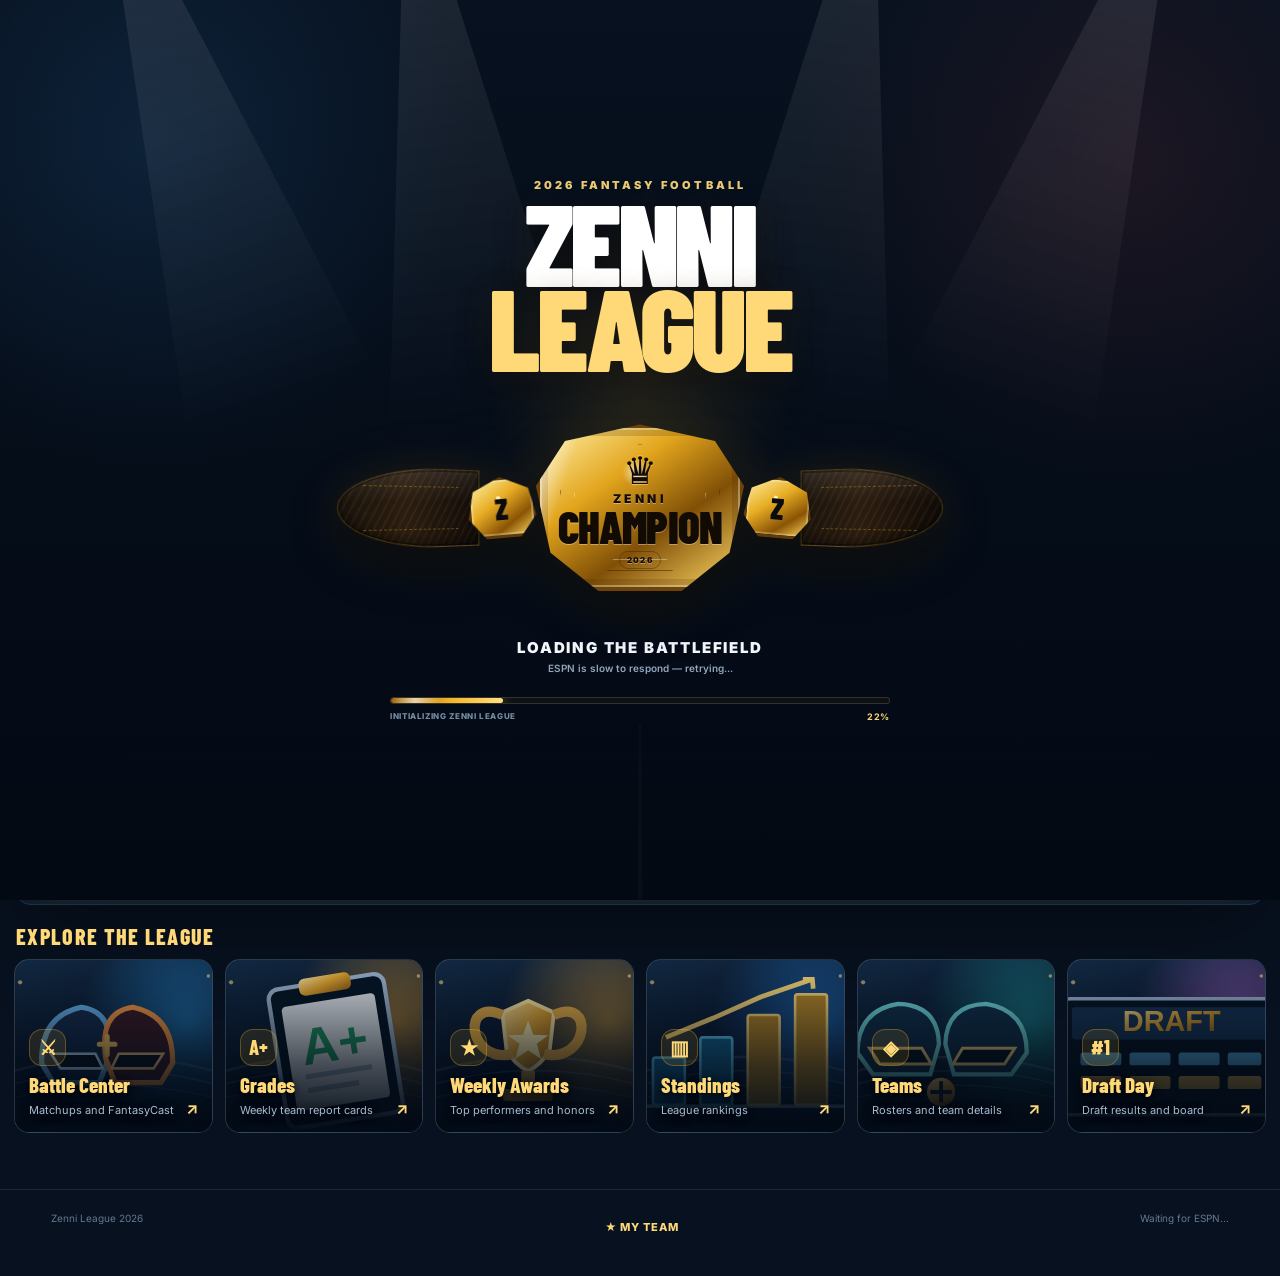
==== commit e10201c2: "Add files via upload" ====
--- a/fantasy.html
+++ b/fantasy.html
@@ -319,19 +319,30 @@
       </section>
 
       <section class="view-panel grades-view" data-view="grades">
-        <section class="feature-card team-grades-section team-grades-tab-section">
-          <div class="section-heading compact-heading team-grades-heading">
-            <div>
-              <span class="section-kicker">Weekly Report Card</span>
-              <h2>Team Grades</h2>
-              <p>Grades reward scoring, beating projection, matchup performance and lineup decisions — not just wins and losses.</p>
-            </div>
-            <div class="grades-week-control">
-              <span class="performers-week" id="teamGradesWeekLabel">Week 1</span>
-              <div class="grades-week-tabs" id="gradesWeekTabs" aria-label="Select grades week"></div>
-            </div>
-          </div>
-          <div id="weeklyTeamGrades" class="team-grades-wrap skeleton-block"></div>
+        <section class="zenni-grades-shell" aria-label="Weekly team grades">
+          <header class="zg-hero">
+            <div class="zg-hero-copy">
+              <span class="zg-eyebrow">TEAM GRADES · WEEKLY REPORT CARD</span>
+              <h2>HOW EVERY TEAM <em>PERFORMED</em></h2>
+              <p>Weekly grades based on ESPN scores, projections, matchup results, and lineup efficiency.</p>
+              <div class="grades-week-control">
+                <span class="performers-week" id="teamGradesWeekLabel">Week 1</span>
+                <div class="grades-week-tabs" id="gradesWeekTabs" aria-label="Select grades week"></div>
+              </div>
+            </div>
+            <div class="zg-hero-art" aria-hidden="true"><div class="zg-report-sheet"><small>ZENNI LEAGUE · 2026</small><b>WEEKLY REPORT</b><strong>A+</strong><span>SCORING · PROJECTION</span><span>RESULT · LINEUP</span><span>ESPN-BASED GRADES ✓</span></div></div>
+          </header>
+          <div id="gradesSummary" class="zg-summary" aria-live="polite"></div>
+          <div class="zg-toolbar">
+            <div class="zg-modes" id="gradesViewControls" role="group" aria-label="Grades display mode">
+              <button type="button" data-grade-mode="board" class="is-active" aria-pressed="true">Grade Board</button>
+              <button type="button" data-grade-mode="list" aria-pressed="false">Team List</button>
+              <button type="button" data-grade-mode="cards" aria-pressed="false">Grade Cards</button>
+            </div>
+            <span class="zg-formula-label">45% Projection · 30% Rank · 15% Result · 10% Lineup</span>
+          </div>
+          <div id="weeklyTeamGrades" class="team-grades-wrap skeleton-block" aria-live="polite"></div>
+          <section id="gradesDetail" class="zg-detail" aria-label="Selected team grade breakdown"></section>
         </section>
       </section>
 
--- a/fantasy.css
+++ b/fantasy.css
@@ -7303,3 +7303,83 @@
   }
   [data-view="overview"] .overview-my-card { align-self: stretch; }
 }
+/* ========================================================
+   GRADES COMMAND CENTER V1 — scoped to Grades tab only
+   ======================================================== */
+.grades-view { padding:18px 16px 55px; }
+.zenni-grades-shell { width:100%; max-width:1900px; margin:0 auto; color:#f3f7ff; }
+.zg-hero { position:relative; isolation:isolate; overflow:hidden; min-height:252px; display:flex; align-items:center; justify-content:space-between; padding:30px 38px; border:1px solid rgba(249,185,30,.42); border-radius:19px; background:linear-gradient(90deg,rgba(3,13,28,.97) 0%,rgba(5,20,39,.87) 42%,rgba(5,20,39,.33) 100%),url('overview-stadium.jpg') center 42% / cover no-repeat; }
+.zg-hero::after { position:absolute; z-index:-1; inset:0; content:''; background:radial-gradient(circle at 72% 12%,rgba(255,183,43,.25),transparent 40%); }
+.zg-hero-copy { position:relative; z-index:2; max-width:630px; }
+.zg-eyebrow { color:#ffca40; font-size:11px; font-weight:900; letter-spacing:.16em; }
+.zg-hero h2 { margin:12px 0 8px; max-width:570px; font:900 clamp(40px,4.5vw,78px)/.92 'Barlow Condensed',Impact,sans-serif; letter-spacing:.015em; }
+.zg-hero h2 em { display:block; color:#ffcb42; font-style:normal; }
+.zg-hero p { max-width:490px; font-size:13px; line-height:1.55; color:#d1dded; }
+.zg-hero .grades-week-control { align-items:flex-start; margin-top:18px; }
+.zg-hero .performers-week { font-weight:900; color:#ffcb42; font-size:12px; }
+.zg-hero .grades-week-tabs { justify-content:flex-start; }
+.zg-hero .grades-week-tab { color:#dce6f4; background:rgba(4,15,30,.76); border-color:rgba(184,205,229,.24); }
+.zg-hero .grades-week-tab.is-active { color:#061225; background:#ffca40; border-color:#ffca40; }
+.zg-hero-art { width:230px; height:220px; flex:0 0 auto; margin:0 8% 0 18px; display:grid; place-items:center; transform:rotate(8deg); filter:drop-shadow(0 12px 20px rgba(0,0,0,.65)); }
+.zg-report-sheet { display:flex; flex-direction:column; gap:9px; width:172px; min-height:204px; padding:16px 15px; border:7px solid #6e4920; border-radius:8px; background:linear-gradient(130deg,#fff8e4,#b5c3c8); color:#09182b; box-shadow:0 0 0 2px #e2a23a,inset 0 0 16px #c6bca2; }
+.zg-report-sheet small { font:900 9px/1.1 Inter,sans-serif; }
+.zg-report-sheet b { font:900 17px/1 'Barlow Condensed',sans-serif; }
+.zg-report-sheet strong { color:#128a57; font:900 72px/.9 'Barlow Condensed',sans-serif; text-align:center; }
+.zg-report-sheet span { font-size:8px; font-weight:800; border-top:1px solid #87959d; padding-top:5px; }
+.zg-summary { display:grid; grid-template-columns:minmax(0,1fr) minmax(200px,270px); gap:12px; margin-top:12px; }
+.zg-band-stats { display:grid; grid-template-columns:repeat(5,minmax(0,1fr)); gap:8px; }
+.zg-stat,.zg-average { min-width:0; display:flex; align-items:center; gap:9px; padding:13px 15px; border:1px solid #284259; border-radius:12px; background:linear-gradient(145deg,#0c2135,#07182b); }
+.zg-stat .zg-letter { flex:0 0 auto; display:grid; place-items:center; width:44px; height:45px; border-radius:8px; background:#39d99a; color:#041426; font:900 33px/1 'Barlow Condensed',sans-serif; }
+.zg-stat strong { font:900 25px/1 'Barlow Condensed',sans-serif; }
+.zg-stat small { color:#9eb2c7; font-size:10px; }
+.zg-band-B .zg-letter { background:#9ae645; }.zg-band-C .zg-letter { background:#ffd14c; }.zg-band-D .zg-letter { background:#ff9556; }.zg-band-F .zg-letter { background:#ff566e; }
+.zg-average { justify-content:space-between; flex-wrap:wrap; }
+.zg-average span { width:100%; font-size:10px; font-weight:900; color:#ffca40; letter-spacing:.09em; }
+.zg-average strong { font:900 34px/1 'Barlow Condensed',sans-serif; color:#ffca40; }
+.zg-average b { font-size:15px; }.zg-average small { color:#93a8bd; font-size:10px; }
+.zg-toolbar { display:flex; align-items:center; justify-content:space-between; gap:12px; margin:15px 0 12px; }
+.zg-modes { display:flex; gap:7px; }
+.zg-modes button { min-width:120px; padding:11px 15px; border:1px solid #2d4960; border-radius:10px; background:#0d2338; color:#dce6f4; font-size:12px; font-weight:850; cursor:pointer; }
+.zg-modes button.is-active { background:#ffcb41; border-color:#ffcb41; color:#061324; }
+.zg-modes button:focus-visible,.zg-team-row:focus-visible,.zg-lane summary:focus-visible { outline:3px solid #ffca40; outline-offset:2px; }
+.zg-formula-label { color:#90abc0; font-size:11px; text-align:right; }
+.zg-status { margin:0 0 10px; color:#3ed99c; font-size:11px; font-weight:900; letter-spacing:.08em; }.zg-status.is-pending { color:#ffcb41; }
+.zg-board { display:grid; grid-template-columns:repeat(5,minmax(0,1fr)); gap:10px; align-items:stretch; }
+.zg-lane { min-width:0; min-height:215px; border:1px solid #29455b; border-radius:13px; background:linear-gradient(#0b2032,#071a2c); overflow:hidden; }
+.zg-lane summary { list-style:none; display:flex; align-items:center; flex-wrap:wrap; gap:8px; min-height:64px; padding:11px; cursor:pointer; border-bottom:1px solid #263e52; }
+.zg-lane summary::-webkit-details-marker { display:none; }
+.zg-lane-letter { display:grid; place-items:center; width:43px; height:43px; border-radius:8px; color:#051525; background:#35dda0; font:900 34px/1 'Barlow Condensed',sans-serif; }
+.zg-lane-B .zg-lane-letter { background:#9be54b; }.zg-lane-C .zg-lane-letter { background:#ffd14c; }.zg-lane-D .zg-lane-letter { background:#ff9458; }.zg-lane-F .zg-lane-letter { background:#ff566e; }
+.zg-lane-title { font-size:12px; font-weight:850; }.zg-lane-count { margin-left:auto; font-size:10px; color:#9eb4c7; }
+.zg-lane-rows { padding:9px; display:flex; flex-direction:column; gap:8px; }
+.zg-team-row { width:100%; min-width:0; display:flex; align-items:center; gap:8px; padding:10px; text-align:left; border:1px solid #294257; border-radius:10px; color:#eaf2ff; background:#12283d; cursor:pointer; }
+.zg-team-row:hover,.zg-team-row.is-selected { border-color:#eab72e; background:#1b2c3a; }
+.zg-team-row img { width:35px; height:35px; object-fit:contain; flex-shrink:0; }
+.zg-team-info { flex:1; min-width:0; }.zg-team-info strong { display:block; font-size:12px; line-height:1.25; overflow-wrap:anywhere; }.zg-team-info small { display:block; color:#94abc1; font-size:10px; line-height:1.4; margin-top:3px; }
+.zg-team-grade { display:flex; flex-direction:column; align-items:flex-end; gap:3px; font:900 22px/1 'Barlow Condensed',sans-serif; color:#ffca40; flex-shrink:0; }.zg-team-grade small { font:800 11px/1 Inter,sans-serif; color:#9ab3c8; }
+.zg-empty { font-size:11px; color:#7f99b0; padding:8px; }
+.zg-pending-list { margin-top:12px; padding:13px; border:1px solid #705b29; border-radius:12px; }.zg-pending-list>strong { display:block; color:#ffca40; font-size:11px; margin-bottom:9px; }
+.zg-list { display:flex; flex-direction:column; gap:7px; max-width:1000px; margin:0 auto; }.zg-list .zg-team-row { min-height:64px; }.zg-list .zg-team-result { font-size:12px; font-weight:800; color:#c7d5e5; }
+.zg-detail { margin-top:15px; border:1px solid #28455b; border-radius:14px; background:linear-gradient(130deg,#10273d,#07192c); padding:18px; }
+.zg-detail:empty { display:none; }.zg-detail-title { display:flex; justify-content:space-between; align-items:center; gap:10px; margin-bottom:15px; }.zg-detail-title span { color:#ffca40; font-size:11px; font-weight:900; letter-spacing:.07em; }.zg-detail-title strong { font-size:12px; }
+.zg-detail-grid { display:grid; grid-template-columns:minmax(180px,.9fr) minmax(310px,1.5fr) minmax(190px,1fr); gap:14px; }
+.zg-detail-team,.zg-detail-metrics,.zg-detail-reason { min-width:0; padding:15px; border:1px solid #29465e; border-radius:10px; background:#091c30; }
+.zg-detail-team { display:flex; align-items:center; gap:12px; flex-wrap:wrap; align-content:flex-start; }.zg-detail-team img { width:62px; height:62px; object-fit:contain; }.zg-detail-team>div { min-width:0; flex:1; }.zg-detail-team strong { display:block; font-size:16px; }.zg-detail-team small { display:block; margin-top:6px; color:#a5b9ce; }.zg-detail-letter { width:100%; color:#ffca40; font:900 65px/1 'Barlow Condensed',sans-serif; }
+.zg-detail-metrics { display:flex; flex-direction:column; gap:11px; }.zg-detail-metric { display:grid; grid-template-columns:minmax(115px,1fr) minmax(60px,1fr) 66px; align-items:center; gap:10px; }.zg-detail-metric strong { display:block; font-size:11px; }.zg-detail-metric small { display:block; color:#95abc0; font-size:9px; line-height:1.4; }.zg-detail-metric b { text-align:right; font-size:13px; }.zg-meter { height:10px; border-radius:12px; background:#20384b; overflow:hidden; }.zg-meter i { display:block; height:100%; background:#2bd39b; border-radius:12px; }.zg-detail-metric:nth-child(2) .zg-meter i { background:#ffcb41; }.zg-detail-metric:nth-child(3) .zg-meter i { background:#ff9062; }
+.zg-detail-reason strong { color:#ffca40; font-size:11px; }.zg-detail-reason p { color:#d2deeb; font-size:12px; line-height:1.6; }.zg-detail-reason small { color:#829bb2; font-size:10px; line-height:1.5; }.zg-detail-pending { display:flex; gap:14px; align-items:center; }.zg-detail-pending img { width:54px; height:54px; object-fit:contain; }.zg-detail-pending p { color:#afc0d0; font-size:12px; }
+@media(min-width:761px){ .zg-board .zg-lane summary { pointer-events:none; } .zg-board .zg-lane:not([open]) .zg-lane-rows { display:block; } }
+@media(max-width:1250px) and (min-width:761px){ .zg-board { grid-template-columns:repeat(3,minmax(0,1fr)); }.zg-detail-grid { grid-template-columns:1fr 1.4fr; }.zg-detail-reason { grid-column:1/-1; }.zg-hero-art { margin-right:0; } }
+@media(max-width:760px){
+  .grades-view { padding:10px 8px 35px; }
+  .zg-hero { min-height:245px; padding:20px 17px; align-items:flex-start; }
+  .zg-hero h2 { font-size:42px; max-width:290px; }.zg-hero p { max-width:265px; font-size:11px; }
+  .zg-hero-art { position:absolute; right:-26px; top:18px; width:120px; height:145px; opacity:.52; transform:rotate(13deg) scale(.65); transform-origin:top right; margin:0; }
+  .zg-hero-copy { width:100%; }.zg-hero .grades-week-control { margin-top:12px; }.zg-hero .grades-week-tabs { max-width:calc(100vw - 64px); overflow-x:auto; padding-bottom:5px; }
+  .zg-summary { grid-template-columns:1fr; gap:8px; }.zg-band-stats { gap:5px; }.zg-stat { flex-direction:column; gap:3px; padding:9px 3px; }.zg-stat .zg-letter { width:32px; height:32px; font-size:24px; }.zg-stat strong { font-size:20px; }.zg-stat small { font-size:9px; }
+  .zg-average { justify-content:center; gap:12px; }.zg-average span { width:auto; }.zg-average strong { font-size:28px; }.zg-average small { width:100%; text-align:center; }
+  .zg-toolbar { flex-direction:column; align-items:stretch; }.zg-modes { display:grid; grid-template-columns:repeat(3,minmax(0,1fr)); gap:6px; }.zg-modes button { min-width:0; padding:12px 5px; font-size:11px; }.zg-formula-label { text-align:center; font-size:10px; }
+  .zg-board { display:flex; flex-direction:column; gap:8px; }.zg-lane { min-height:0; }.zg-lane summary { min-height:55px; }.zg-lane:not([open]) .zg-lane-rows { display:none; }
+  .zg-team-row { min-height:60px; }.zg-team-info strong { font-size:13px; }.zg-list .zg-team-result { font-size:10px; max-width:85px; text-align:right; }
+  .zg-detail { padding:12px; }.zg-detail-grid { grid-template-columns:1fr; }.zg-detail-title { flex-wrap:wrap; }.zg-detail-team { padding:12px; }.zg-detail-letter { width:auto; font-size:44px; }.zg-detail-metric { grid-template-columns:minmax(105px,1fr) minmax(60px,1fr) 60px; gap:7px; }
+}
+@media(prefers-reduced-motion:reduce){.zg-hero,.zg-team-row { transition:none!important; }}
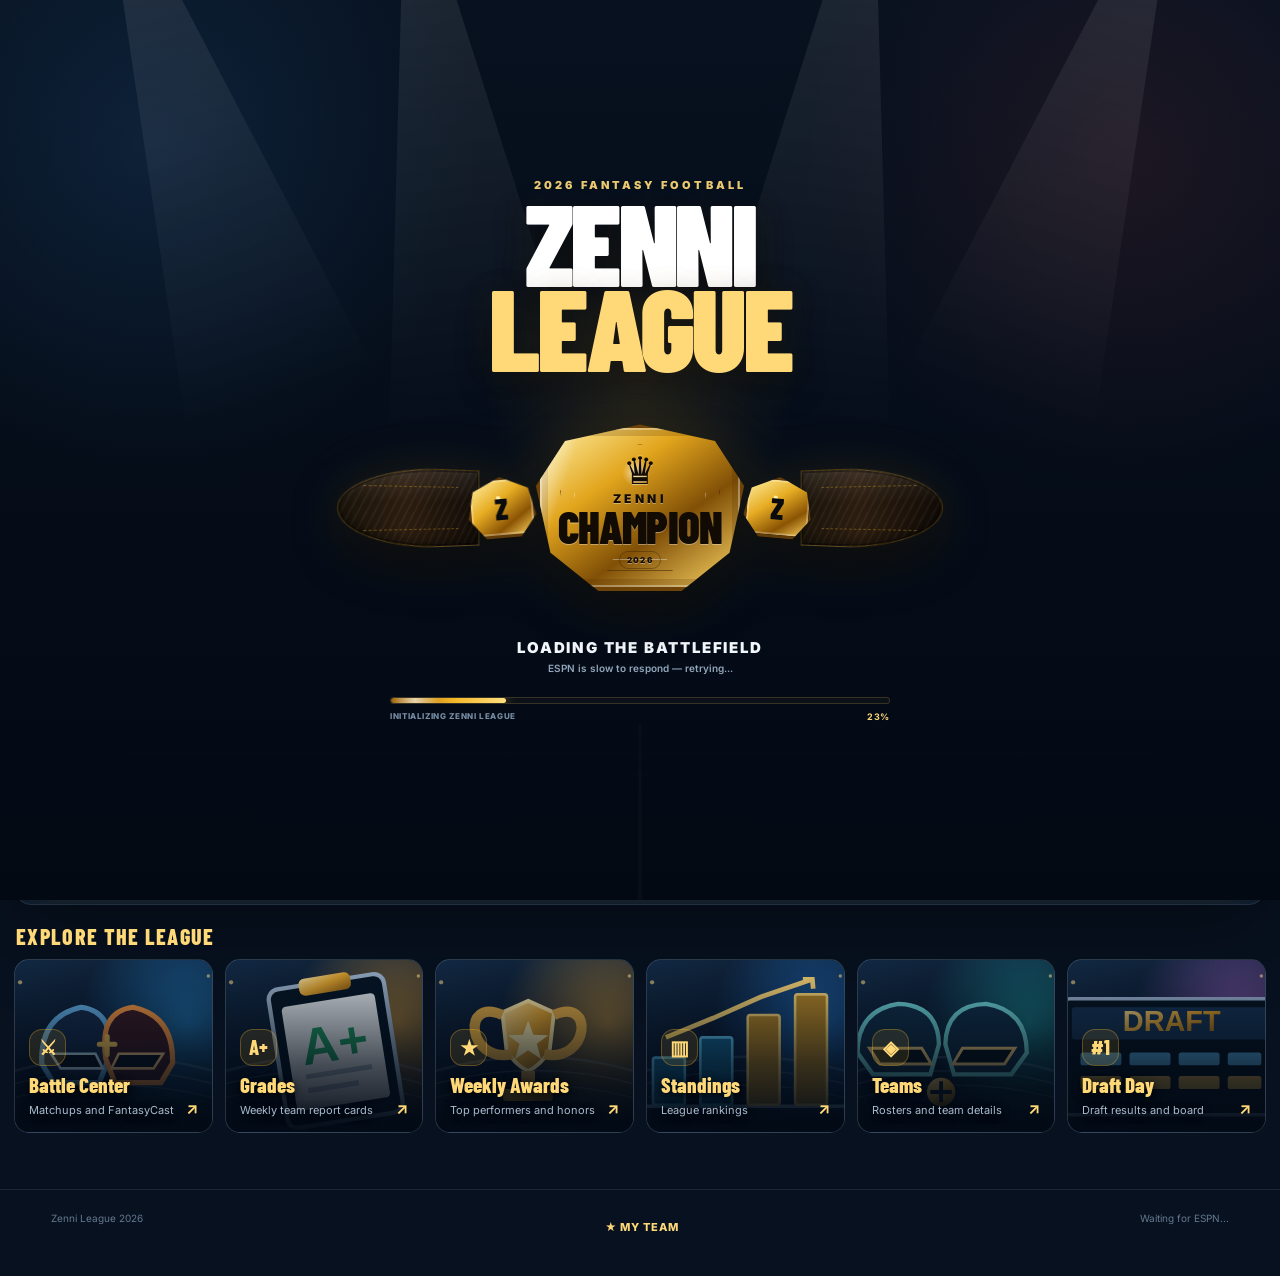
==== commit 380b6e75: "Add files via upload" ====
--- a/fantasy.html
+++ b/fantasy.html
@@ -264,52 +264,62 @@
       </section>
 
       <section class="view-panel awards-view" data-view="awards">
-        <section class="section-block weekly-awards-shell">
-          <div class="section-heading weekly-awards-heading">
-            <div>
-              <span class="section-kicker">Zenni Weekly Honors</span>
-              <h2>Weekly Awards</h2>
-              <p>Go back through every week for player leaders, team of the week, biggest win, closest battle and shootout.</p>
-            </div>
-            <div class="week-selector awards-week-selector">
-              <button type="button" class="week-button" id="awardsPrevWeek" aria-label="Previous awards week">‹</button>
-              <div><span>Week</span><strong id="awardsWeekLabel">1</strong></div>
-              <button type="button" class="week-button" id="awardsNextWeek" aria-label="Next awards week">›</button>
-            </div>
-          </div>
-
-          <div class="weekly-awards-grid">
-            <section class="feature-card top-stats-card top-performers-card awards-performers-card">
+        <section class="section-block weekly-awards-shell wa-shell">
+          <header class="wa-hero" aria-label="Weekly Awards spotlight">
+            <div class="wa-hero-copy">
+              <span class="wa-eyebrow">ZENNI LEAGUE · 2026 SEASON</span>
+              <h2>WEEKLY <em>AWARDS</em></h2>
+              <p class="wa-hero-subtitle">The week's best performances. Real ESPN starter points and league results.</p>
+            </div>
+            <div class="wa-spotlight is-plain" id="awardsPlayerSpotlight" aria-live="polite">
+              <div class="wa-spot-copy">
+                <span class="wa-spotlight-kicker">★ WEEK 1</span>
+                <strong>Loading weekly leader…</strong>
+                <span class="wa-spot-sub">Waiting for ESPN starter data</span>
+              </div>
+            </div>
+          </header>
+
+          <div class="wa-controlbar" id="awardsControlBar">
+            <div class="wa-weekstrip" id="awardsWeekStrip" role="group" aria-label="Choose awards week">
+              <span class="wa-weekstrip-label">WEEK</span>
+              <div class="wa-pills" id="awardsWeekPills"></div>
+            </div>
+            <div class="wa-seasonnote" id="awardsSeasonNote" hidden><b>SEASON-WIDE</b><span class="wa-note-long"> Records span every week played ·</span> <span id="awardsSeasonNoteWeek">through Week 1</span></div>
+            <span class="wa-chip" id="awardsWeekStatus">ESPN weekly results</span>
+            <span class="wa-chip" id="awardsSeasonChip" hidden>2026 SEASON</span>
+            <span class="wa-sr" id="awardsWeekLabel" aria-live="polite">1</span>
+          </div>
+
+          <div class="wa-tab-bar" role="tablist" aria-label="Weekly Awards sections" id="awardsSectionTabs">
+            <button type="button" class="wa-tab is-active" id="awardsTab-players" data-awards-section="players" role="tab" aria-selected="true" aria-controls="awardsPlayersPanel"><svg class="wa-tab-icon" viewBox="0 0 24 24" aria-hidden="true" focusable="false"><path d="M12 3.5l2.6 5.4 5.9.8-4.3 4.1 1 5.9L12 17l-5.2 2.7 1-5.9L3.5 9.7l5.9-.8z"/></svg><span>Player Leaders</span></button>
+            <button type="button" class="wa-tab" id="awardsTab-honors" data-awards-section="honors" role="tab" aria-selected="false" aria-controls="awardsHonorsPanel"><svg class="wa-tab-icon" viewBox="0 0 24 24" aria-hidden="true" focusable="false"><path d="M8 4h8v5a4 4 0 0 1-8 0V4z"/><path d="M8 6H5a1 1 0 0 0-1 1c0 2.2 1.6 4 4 4M16 6h3a1 1 0 0 1 1 1c0 2.2-1.6 4-4 4"/><path d="M12 13v4M8.5 20h7M10 17h4"/></svg><span>Team Honors</span></button>
+            <button type="button" class="wa-tab" id="awardsTab-records" data-awards-section="records" role="tab" aria-selected="false" aria-controls="awardsRecordsPanel"><svg class="wa-tab-icon" viewBox="0 0 24 24" aria-hidden="true" focusable="false"><path d="M5 19V10M10 19V5M15 19v-7M20 19V8"/></svg><span>Season Records</span></button>
+          </div>
+
+          <div class="wa-section-panel" id="awardsPlayersPanel" data-awards-panel="players" role="tabpanel" aria-labelledby="awardsTab-players">
+            <section class="feature-card top-stats-card top-performers-card awards-performers-card wa-leader-card">
               <div class="section-heading compact-heading performers-heading">
-                <div>
-                  <span class="section-kicker">Weekly Leaders</span>
-                  <h2>Top Performers</h2>
-                  <p class="performers-subtitle">Top 5 starters by position</p>
-                </div>
+                <div><span class="section-kicker">WEEKLY LEADERS</span><h2>Top Performers</h2><p class="performers-subtitle">Top five starters by position · ESPN fantasy points</p></div>
               </div>
               <div class="top-stats-grid performers-grid skeleton-block" id="awardsTopStats"></div>
             </section>
-
-            <article class="feature-card pulse-card command-pulse-card weekly-spotlight-card awards-spotlight-card">
+          </div>
+
+          <div class="wa-section-panel" id="awardsHonorsPanel" data-awards-panel="honors" role="tabpanel" aria-labelledby="awardsTab-honors" hidden>
+            <article class="feature-card pulse-card command-pulse-card weekly-spotlight-card awards-spotlight-card wa-honors-card">
               <div class="section-heading compact-heading">
-                <div>
-                  <span class="section-kicker">Weekly Spotlight</span>
-                  <h2>Team Performance</h2>
-                </div>
+                <div><span class="section-kicker">WEEKLY SPOTLIGHT</span><h2>Team Honors</h2><p class="performers-subtitle">Highest score, biggest win, closest battle and shootout</p></div>
                 <button class="panel-link" type="button" data-tab-open="battle">View Battles →</button>
               </div>
               <div id="awardsLeaguePulse" class="pulse-list weekly-spotlight-list skeleton-block"></div>
             </article>
           </div>
 
-          <div class="season-records-section">
-            <section class="feature-card top-stats-card top-performers-card all-time-performers-card">
+          <div class="wa-section-panel" id="awardsRecordsPanel" data-awards-panel="records" role="tabpanel" aria-labelledby="awardsTab-records" hidden>
+            <section class="feature-card top-stats-card top-performers-card all-time-performers-card wa-records-card">
               <div class="section-heading compact-heading performers-heading">
-                <div>
-                  <span class="section-kicker">Record Book</span>
-                  <h2>Season Records</h2>
-                  <p class="performers-subtitle">Top 5 single-game starter performances of the 2026 season</p>
-                </div>
+                <div><span class="section-kicker">2026 RECORD BOOK</span><h2>Season Records</h2><p class="performers-subtitle">Top five single-game starter performances of the 2026 season</p></div>
                 <span class="performers-week season-record-chip">2026 Season</span>
               </div>
               <div class="top-stats-grid performers-grid skeleton-block" id="overviewTopStats"></div>
@@ -347,65 +357,30 @@
       </section>
 
       <section class="view-panel" data-view="standings">
-        <section class="section-block standings-view">
-          <div class="section-heading">
-            <div>
-              <span class="section-kicker">Conference Race</span>
-              <h2>Standings</h2>
-            </div>
-            <span class="preseason-note" id="standingsNote">Preseason — rankings begin after Week 1</span>
-          </div>
-
-          <section class="glance-ribbon" id="glanceRibbon"></section>
-
-          <div class="conference-grid">
-            <article class="standings-card afc-card">
-              <div class="conference-title">
-                <span class="conference-dot"></span>
-                <div>
-                  <span>Zenni</span>
-                  <strong>AFC</strong>
-                </div>
-              </div>
-              <div class="standings-table-wrap">
-                <table class="standings-table">
-                  <thead>
-                    <tr>
-                      <th>RK</th>
-                      <th>Team</th>
-                      <th>W-L-T</th>
-                      <th>PF</th>
-                      <th>STRK</th>
-                    </tr>
-                  </thead>
-                  <tbody id="afcStandings"></tbody>
-                </table>
-              </div>
-            </article>
-
-            <article class="standings-card nfc-card">
-              <div class="conference-title">
-                <span class="conference-dot"></span>
-                <div>
-                  <span>Zenni</span>
-                  <strong>NFC</strong>
-                </div>
-              </div>
-              <div class="standings-table-wrap">
-                <table class="standings-table">
-                  <thead>
-                    <tr>
-                      <th>RK</th>
-                      <th>Team</th>
-                      <th>W-L-T</th>
-                      <th>PF</th>
-                      <th>STRK</th>
-                    </tr>
-                  </thead>
-                  <tbody id="nfcStandings"></tbody>
-                </table>
-              </div>
-            </article>
+        <section class="section-block standings-view st-shell">
+          <header class="st-hero" aria-label="Standings summary">
+            <div class="st-hero-copy">
+              <span class="st-kicker">Zenni League 2026</span>
+              <h2>CONFERENCE <em>STANDINGS</em></h2>
+              <p class="st-sub" id="stSub">Where every team stands, and who is on track for the championship.</p>
+            </div>
+            <div class="st-timeline" id="stTimeline"></div>
+          </header>
+          <span class="preseason-note st-sr" id="standingsNote">Preseason — rankings begin after Week 1</span>
+
+          <div class="st-tabs" id="stTabs" role="tablist" aria-label="Standings views">
+            <button type="button" class="st-tab is-active" id="stTab-standings" role="tab" aria-selected="true" aria-controls="stPanel-standings" data-st-section="standings"><svg viewBox="0 0 24 24" aria-hidden="true" focusable="false"><path d="M5 19V10M10 19V5M15 19v-7M20 19V8"/></svg><span>Conference standings</span></button>
+            <button type="button" class="st-tab" id="stTab-bracket" role="tab" aria-selected="false" tabindex="-1" aria-controls="stPanel-bracket" data-st-section="bracket"><svg viewBox="0 0 24 24" aria-hidden="true" focusable="false"><path d="M8 4h8v5a4 4 0 0 1-8 0V4z"/><path d="M8 6H5a1 1 0 0 0-1 1c0 2.2 1.6 4 4 4M16 6h3a1 1 0 0 1 1 1c0 2.2-1.6 4-4 4"/><path d="M12 13v4M8.5 20h7M10 17h4"/></svg><span>Playoff bracket</span></button>
+          </div>
+
+          <div class="st-panel" id="stPanel-standings" role="tabpanel" aria-labelledby="stTab-standings" data-st-panel="standings">
+            <section class="st-insights" id="glanceRibbon" aria-label="League insights"></section>
+            <div class="st-legend" id="stLegend"></div>
+            <div class="st-conf-grid" id="stConfGrid"></div>
+          </div>
+
+          <div class="st-panel" id="stPanel-bracket" role="tabpanel" aria-labelledby="stTab-bracket" data-st-panel="bracket" hidden>
+            <div id="stBracket"></div>
           </div>
         </section>
       </section>
--- a/fantasy.css
+++ b/fantasy.css
@@ -7383,3 +7383,384 @@
   .zg-detail { padding:12px; }.zg-detail-grid { grid-template-columns:1fr; }.zg-detail-title { flex-wrap:wrap; }.zg-detail-team { padding:12px; }.zg-detail-letter { width:auto; font-size:44px; }.zg-detail-metric { grid-template-columns:minmax(105px,1fr) minmax(60px,1fr) 60px; gap:7px; }
 }
 @media(prefers-reduced-motion:reduce){.zg-hero,.zg-team-row { transition:none!important; }}
+
+/* =========================================================
+   WEEKLY AWARDS V4 — Tier 1 visual pass. Scoped to Awards only.
+   (Replaces the V2/V3 Awards blocks; no rule outside [data-view="awards"].)
+   ========================================================= */
+[data-view="awards"] .wa-shell { padding-top: 12px; }
+[data-view="awards"] .wa-sr { position:absolute; width:1px; height:1px; overflow:hidden; clip:rect(0 0 0 0); white-space:nowrap; }
+
+/* ---- hero: compact, follows the active tab ---- */
+[data-view="awards"] .wa-hero { position:relative; overflow:hidden; display:grid; grid-template-columns:minmax(0,1fr) minmax(360px,570px); gap:26px; align-items:center; min-height:0; padding:22px 28px; border:1px solid rgba(255,198,41,.43); border-radius:20px; background:linear-gradient(90deg,rgba(4,13,27,.97) 0%,rgba(6,19,37,.9) 48%,rgba(7,17,33,.42) 100%),url('overview-stadium.jpg') center 42% / cover no-repeat; box-shadow:inset 0 1px rgba(255,255,255,.06); }
+[data-view="awards"] .wa-hero::after { content:""; position:absolute; inset:auto 0 0; height:3px; background:linear-gradient(90deg,transparent,#f5b923,#ffe08c,transparent); pointer-events:none; }
+[data-view="awards"] .wa-hero-copy, [data-view="awards"] .wa-spotlight { position:relative; z-index:1; }
+[data-view="awards"] .wa-eyebrow, [data-view="awards"] .wa-spotlight-kicker { display:block; font-size:11px; font-weight:900; letter-spacing:.14em; color:#ffcc4c; }
+[data-view="awards"] .wa-hero h2 { font-family:'Barlow Condensed',Impact,sans-serif; font-size:clamp(40px,4.4vw,64px); line-height:.93; letter-spacing:.012em; color:#f5f8ff; margin:8px 0; }
+[data-view="awards"] .wa-hero h2 em { font-style:normal; color:#ffd15b; }
+[data-view="awards"] .wa-hero-subtitle { font-size:13px; color:#b8c8db; margin:0; max-width:520px; }
+[data-view="awards"] .wa-spotlight { display:grid; grid-template-columns:auto minmax(0,1fr) auto; gap:16px; align-items:center; padding:16px 20px; border:1px solid rgba(245,183,40,.6); border-radius:16px; background:rgba(3,10,22,.8); }
+[data-view="awards"] .wa-spotlight.is-plain { grid-template-columns:minmax(0,1fr); }
+[data-view="awards"] .wa-spot-copy { min-width:0; }
+[data-view="awards"] .wa-spotlight strong { display:block; margin-top:4px; font-family:'Barlow Condensed',Impact,sans-serif; font-size:clamp(28px,2.6vw,38px); line-height:1.04; color:#fff; overflow-wrap:anywhere; }
+[data-view="awards"] .wa-spot-meta { display:flex; flex-wrap:wrap; align-items:center; gap:6px 8px; margin-top:8px; font-size:13px; color:#d5deec; }
+[data-view="awards"] .wa-spot-sub { display:block; margin-top:8px; font-size:13px; color:#c9d6e6; }
+[data-view="awards"] .dot { color:#5f7a98; }
+[data-view="awards"] .wa-spotlight-points { display:block; margin:0; padding:0; border:0; background:none; text-align:right; }
+[data-view="awards"] .wa-spotlight-points b { display:block; font-family:'Barlow Condensed',Impact,sans-serif; font-size:52px; line-height:1; color:#ffd25b; }
+[data-view="awards"] .wa-spotlight-points small { display:block; margin-top:5px; font-size:10.5px; font-weight:900; letter-spacing:.1em; color:#ffd25b; }
+
+/* ---- team logos (image over a monogram; monogram shows if the image is missing) ---- */
+[data-view="awards"] .wa-logo { --s:40px; position:relative; display:inline-grid; place-items:center; width:var(--s); height:var(--s); flex:0 0 var(--s); border-radius:50%; overflow:hidden; border:1.5px solid rgba(255,209,91,.45); background:#12263d; }
+[data-view="awards"] .wa-logo b { font:800 calc(var(--s) * .4)/1 'Barlow Condensed',sans-serif; color:#ffd978; }
+[data-view="awards"] .wa-logo img { position:absolute; inset:0; width:100%; height:100%; object-fit:cover; animation:none !important; transform:none !important; }
+[data-view="awards"] .wa-logo.has-img b { visibility:hidden; }
+[data-view="awards"] .wa-logo-hero { --s:72px; }
+[data-view="awards"] .wa-logo-row { --s:46px; }
+[data-view="awards"] .wa-logo-honor { --s:28px; }
+
+/* ---- position tags ---- */
+[data-view="awards"] .wa-pos { display:inline-block; min-width:34px; padding:2px 7px; border:1px solid currentColor; border-radius:6px; background:rgba(255,255,255,.04); font:800 11px/16px Inter,system-ui,sans-serif; letter-spacing:.04em; text-align:center; }
+[data-view="awards"] .wa-pos-QB { color:#ff7a90; } [data-view="awards"] .wa-pos-RB { color:#4bd384; } [data-view="awards"] .wa-pos-WR { color:#4bb5ff; }
+[data-view="awards"] .wa-pos-TE { color:#ff9a4d; } [data-view="awards"] .wa-pos-K { color:#b69cff; } [data-view="awards"] .wa-pos-DST { color:#9fb3c8; }
+
+/* ---- control bar: week strip (or season note) + status ---- */
+[data-view="awards"] .wa-controlbar { display:flex; justify-content:space-between; align-items:center; gap:12px; margin-top:12px; min-height:44px; }
+[data-view="awards"] .wa-weekstrip { display:flex; align-items:center; gap:8px; min-width:0; }
+[data-view="awards"] .wa-weekstrip-label { flex:0 0 auto; font-size:11px; font-weight:900; letter-spacing:.14em; color:#8ea3bb; }
+[data-view="awards"] .wa-pills { display:flex; gap:8px; min-width:0; padding:2px; overflow-x:auto; scrollbar-width:none; }
+[data-view="awards"] .wa-pills::-webkit-scrollbar { display:none; }
+[data-view="awards"] .wa-pill { position:relative; flex:0 0 auto; min-width:52px; height:44px; border:1px solid #2a4260; border-radius:12px; background:#0f2238; color:#c5d5e7; font:800 20px/1 'Barlow Condensed',sans-serif; cursor:pointer; }
+[data-view="awards"] .wa-pill:hover { border-color:rgba(245,183,40,.5); color:#fff; }
+[data-view="awards"] .wa-pill.is-upcoming { border-style:dashed; color:#9db2ca; }
+[data-view="awards"] .wa-pill.is-upcoming::after { content:""; position:absolute; top:6px; right:7px; width:6px; height:6px; border-radius:50%; background:#4bd384; }
+[data-view="awards"] .wa-pill.is-active { border-style:solid; border-color:#ffd56b; background:linear-gradient(135deg,#ffe27c,#f6b924); color:#071322; }
+[data-view="awards"] .wa-chip { flex:0 0 auto; padding:9px 14px; border:1px solid #2a4260; border-radius:999px; background:#0d2339; color:#b7c8dc; font-size:11px; font-weight:800; letter-spacing:.1em; }
+[data-view="awards"] .wa-seasonnote { font-size:12px; color:#b7c8dc; }
+[data-view="awards"] .wa-seasonnote b { color:#ffd978; font-size:11px; letter-spacing:.1em; }
+
+/* ---- tabs ---- */
+[data-view="awards"] .wa-tab-bar { display:grid; grid-template-columns:repeat(3,minmax(0,1fr)); gap:10px; margin:12px 0 0; }
+[data-view="awards"] .wa-tab { display:flex; align-items:center; justify-content:center; gap:9px; min-height:56px; border:1px solid #263d57; border-radius:12px; background:#0d2339; color:#c5d5e7; font-weight:850; font-size:15px; cursor:pointer; transition:background .15s,border-color .15s; }
+[data-view="awards"] .wa-tab-icon { width:20px; height:20px; flex:0 0 auto; stroke:currentColor; fill:none; stroke-width:1.8; stroke-linecap:round; stroke-linejoin:round; }
+[data-view="awards"] .wa-tab.is-active { background:linear-gradient(135deg,#ffe27c,#f6b924); color:#071322; border-color:#ffd56b; box-shadow:0 3px 16px rgba(247,187,34,.17); }
+[data-view="awards"] .wa-section-panel[hidden] { display:none !important; }
+[data-view="awards"] .wa-leader-card, [data-view="awards"] .wa-honors-card, [data-view="awards"] .wa-records-card { min-height:0; margin-top:12px; padding:22px 24px; border:1px solid #233953; border-radius:18px; background:linear-gradient(160deg,#102239,#09192c); }
+[data-view="awards"] .section-kicker { font-size:11px; letter-spacing:.14em; }
+[data-view="awards"] .performers-subtitle { font-size:12px; color:#9fb2c8; }
+[data-view="awards"] .wa-records-card .season-record-chip { display:none; }
+
+/* ---- filter chips + leaderboard rows ---- */
+[data-view="awards"] .performer-tabs { gap:8px; margin:16px 0 14px; padding:2px 0 4px; overflow-x:auto; }
+[data-view="awards"] .performer-tab { height:40px; min-width:48px; padding:0 17px; font:800 13px/1 'Barlow Condensed',sans-serif; letter-spacing:.06em; color:#b9c9dc; background:#12263d; border:1px solid #2a4260; }
+[data-view="awards"] .performer-tab.is-active { color:#161100; border-color:#ffd56b; background:linear-gradient(135deg,#ffe27c,#f6b924); }
+[data-view="awards"] .performer-leaderboard-head { margin:6px 0 10px; font-size:12px; }
+[data-view="awards"] .performer-leaderboard-head small { font-size:11px; }
+[data-view="awards"] .performer-leaderboard { display:grid; gap:8px; }
+[data-view="awards"] .performer-row { display:grid; grid-template-columns:44px 46px minmax(230px,380px) minmax(0,1fr) 104px; gap:14px; align-items:center; min-height:68px; padding:10px 18px 10px 12px; border:1px solid #223853; border-radius:12px; background:#0f2237; }
+[data-view="awards"] .performer-row.is-player-week { border-color:#8a6f1f; background:linear-gradient(90deg,rgba(245,183,40,.15),#0f2237 70%); }
+[data-view="awards"] .performer-rank { width:34px; height:32px; border-radius:8px; font:800 15px/32px 'Barlow Condensed',sans-serif; }
+[data-view="awards"] .performer-copy { min-width:0; }
+[data-view="awards"] .performer-name-line { display:flex; align-items:center; flex-wrap:wrap; gap:8px; }
+[data-view="awards"] .performer-copy strong { font-size:15px; font-weight:800; }
+[data-view="awards"] .player-week-badge { margin:0; padding:2px 8px; border-radius:999px; font-size:10px; font-weight:900; letter-spacing:.04em; }
+[data-view="awards"] .performer-copy > span.performer-meta { display:flex; align-items:center; gap:8px; min-width:0; margin-top:5px; font-size:12.5px; line-height:1.3; color:#a9bbd0; }
+[data-view="awards"] .performer-meta .fx { white-space:nowrap; }
+[data-view="awards"] .performer-meta .ell { min-width:0; overflow:hidden; text-overflow:ellipsis; white-space:nowrap; }
+[data-view="awards"] .performer-bar { height:9px; border-radius:999px; background:rgba(255,255,255,.07); overflow:hidden; }
+[data-view="awards"] .performer-bar i { display:block; height:100%; border-radius:999px; background:linear-gradient(90deg,#c58f14,#f5b728 60%,#ffe08a); }
+[data-view="awards"] .is-player-week .performer-bar i { box-shadow:0 0 14px rgba(245,183,40,.55); }
+[data-view="awards"] .performer-points { text-align:right; }
+[data-view="awards"] .performer-points strong { font-size:32px; line-height:1; }
+[data-view="awards"] .performer-points small { display:block; margin-top:4px; font-size:11.5px; font-weight:700; color:#93a6bd; }
+[data-view="awards"] .is-player-week .performer-points small { color:#ffd978; }
+
+/* ---- Team Honors ---- */
+[data-view="awards"] .wa-honors-card .weekly-spotlight-list { display:grid; grid-template-columns:repeat(2,minmax(0,1fr)); gap:14px; margin-top:16px; }
+[data-view="awards"] .wa-honors-card .weekly-spotlight-item { min-height:128px; display:flex; align-items:flex-start; gap:16px; padding:20px; border:1px solid #294360; border-radius:14px; background:#10263e; }
+[data-view="awards"] .wa-honor-icon { flex:0 0 52px; width:52px; height:52px; display:flex; align-items:center; justify-content:center; border:1px solid rgba(245,183,40,.5); border-radius:14px; background:rgba(245,183,40,.08); color:#f5b728; }
+[data-view="awards"] .wa-honor-icon svg { width:28px; height:28px; stroke:currentColor; fill:none; stroke-width:1.7; stroke-linecap:round; stroke-linejoin:round; }
+[data-view="awards"] .wa-honors-card .weekly-spotlight-copy { min-width:0; }
+[data-view="awards"] .wa-honors-card .weekly-spotlight-copy small { display:block; font-size:12px; font-weight:800; letter-spacing:.1em; color:#f5b728; text-transform:uppercase; }
+[data-view="awards"] .wa-honors-card .weekly-spotlight-copy strong.wa-honor-teams { display:flex; flex-direction:column; align-items:flex-start; gap:5px; margin-top:6px; font-size:19px; line-height:1.2; }
+[data-view="awards"] .wa-honor-team { display:flex; align-items:center; gap:9px; min-width:0; }
+[data-view="awards"] .wa-honors-card .weekly-spotlight-copy .wa-honor-team > span:not(.wa-logo) { display:inline; margin:0; font-size:19px; font-weight:800; line-height:1.2; letter-spacing:0; color:#fff; text-transform:none; }
+[data-view="awards"] .wa-honors-card .weekly-spotlight-copy .wa-honor-vs { display:block; margin:0 0 0 37px; font-size:10.5px; font-weight:800; letter-spacing:.14em; color:#7f96b1; }
+[data-view="awards"] .wa-honors-card .weekly-spotlight-copy > span { display:block; margin-top:8px; font-size:13.5px; color:#a9bbd0; }
+[data-view="awards"] .wa-honors-card .weekly-spotlight-waiting { grid-column:1 / -1; min-height:0; }
+[data-view="awards"] .weekly-spotlight-waiting .spotlight-wait-icon svg { width:28px; height:28px; stroke:#f5b728; fill:none; stroke-width:1.7; stroke-linecap:round; stroke-linejoin:round; }
+
+/* ---- focus ---- */
+[data-view="awards"] .wa-tab:focus-visible, [data-view="awards"] .wa-pill:focus-visible, [data-view="awards"] .performer-tab:focus-visible { outline:3px solid #ffe088; outline-offset:2px; }
+
+/* ---- phone ---- */
+@media (max-width:760px) {
+  [data-view="awards"] .wa-shell { padding-top:4px; }
+  [data-view="awards"] .wa-hero { grid-template-columns:minmax(0,1fr); gap:12px; padding:14px 12px; border-radius:16px; background-position:62% center; }
+  [data-view="awards"] .wa-hero h2 { font-size:38px; margin:6px 0 4px; }
+  [data-view="awards"] .wa-hero-subtitle { font-size:12px; }
+  [data-view="awards"] .wa-spotlight { grid-template-columns:auto minmax(0,1fr); gap:12px; padding:12px; }
+  [data-view="awards"] .wa-spotlight.is-plain { grid-template-columns:minmax(0,1fr); }
+  [data-view="awards"] .wa-spotlight strong { font-size:28px; }
+  [data-view="awards"] .wa-logo-hero { --s:52px; }
+  [data-view="awards"] .wa-spotlight-points { grid-column:1 / -1; display:flex; align-items:baseline; gap:10px; text-align:left; }
+  [data-view="awards"] .wa-spotlight-points b { font-size:40px; }
+  [data-view="awards"] .wa-spotlight-points small { margin:0; }
+  [data-view="awards"] .wa-note-long { display:none; }
+  [data-view="awards"] .wa-chip { display:none; }
+  [data-view="awards"] .wa-pill { min-width:48px; }
+  [data-view="awards"] .wa-tab-bar { gap:6px; margin-top:10px; }
+  [data-view="awards"] .wa-tab { flex-direction:column; gap:3px; min-height:52px; padding:5px 3px; font-size:12px; }
+  [data-view="awards"] .wa-tab-icon { width:18px; height:18px; }
+  [data-view="awards"] .wa-leader-card, [data-view="awards"] .wa-honors-card, [data-view="awards"] .wa-records-card { padding:16px 12px; border-radius:14px; }
+  [data-view="awards"] .performer-tab { height:44px; min-width:48px; padding:0 15px; }
+  [data-view="awards"] .performer-tabs { margin:12px 0 8px; }
+  [data-view="awards"] .performer-leaderboard-head { flex-direction:column; align-items:flex-start; gap:3px; }
+  [data-view="awards"] .performer-row { grid-template-columns:30px 36px minmax(0,1fr) auto; grid-template-areas:"rk lg cp pt" ". bar bar bar"; gap:10px; row-gap:10px; min-height:0; padding:10px; }
+  [data-view="awards"] .performer-row > .performer-rank { grid-area:rk; width:28px; height:28px; font-size:13px; line-height:28px; }
+  [data-view="awards"] .performer-row > .wa-logo { grid-area:lg; --s:36px; }
+  [data-view="awards"] .performer-row > .performer-copy { grid-area:cp; }
+  [data-view="awards"] .performer-row > .performer-bar { grid-area:bar; }
+  [data-view="awards"] .performer-row > .performer-points { grid-area:pt; }
+  [data-view="awards"] .performer-points strong { font-size:26px; }
+  [data-view="awards"] .performer-points small { font-size:11px; }
+  [data-view="awards"] .wa-vs1, [data-view="awards"] .player-week-badge { display:none; }
+  [data-view="awards"] .performer-copy strong { font-size:14px; }
+  [data-view="awards"] .performer-copy > span.performer-meta { flex-wrap:wrap; gap:3px 8px; }
+  [data-view="awards"] .performer-meta .dot { display:none; }
+  [data-view="awards"] .performer-meta .wa-pos { order:1; }
+  [data-view="awards"] .performer-meta .fx { order:2; }
+  [data-view="awards"] .performer-meta .ell { order:3; flex:1 0 100%; }
+  [data-view="awards"] .wa-honors-card .weekly-spotlight-list { grid-template-columns:1fr; gap:10px; }
+  [data-view="awards"] .wa-honors-card .weekly-spotlight-item { min-height:0; padding:15px; }
+}
+@media (prefers-reduced-motion:reduce) { [data-view="awards"] .wa-tab { transition:none; } }
+
+/* =========================================================
+   STANDINGS V5. Scoped to the Standings tab only.
+   (Old standings/glance rules above are left in place; they target markup that no longer exists here.)
+   ========================================================= */
+[data-view="standings"] .st-shell { padding-top: 12px; }
+[data-view="standings"] .st-sr { position:absolute; width:1px; height:1px; overflow:hidden; clip:rect(0 0 0 0); white-space:nowrap; }
+
+/* ---- hero + season timeline ---- */
+[data-view="standings"] .st-hero { position:relative; overflow:hidden; display:grid; grid-template-columns:minmax(0,1fr) minmax(380px,600px); gap:26px; align-items:center; padding:22px 28px; border:1px solid rgba(255,198,41,.43); border-radius:20px; background:linear-gradient(90deg,rgba(4,13,27,.97) 0%,rgba(6,19,37,.88) 46%,rgba(7,17,33,.36) 100%),url('overview-stadium.jpg') center 42% / cover no-repeat; box-shadow:inset 0 1px rgba(255,255,255,.06); }
+[data-view="standings"] .st-hero::after { content:""; position:absolute; inset:auto 0 0; height:3px; background:linear-gradient(90deg,transparent,#f5b923,#ffe08c,transparent); pointer-events:none; }
+[data-view="standings"] .st-hero-copy, [data-view="standings"] .st-timeline { position:relative; z-index:1; }
+[data-view="standings"] .st-kicker { display:block; font-size:12px; font-weight:700; letter-spacing:.06em; color:#ffcc4c; }
+[data-view="standings"] .st-hero h2 { margin:6px 0 0; font-family:'Barlow Condensed',Impact,sans-serif; font-size:clamp(36px,4.2vw,60px); line-height:.95; letter-spacing:.012em; color:#f5f8ff; }
+[data-view="standings"] .st-hero h2 em { font-style:normal; color:#ffd15b; }
+[data-view="standings"] .st-sub { margin:8px 0 0; font-size:13px; color:#b8c8db; max-width:520px; }
+[data-view="standings"] .st-timeline { padding:16px 20px; border:1px solid rgba(245,183,40,.55); border-radius:16px; background:rgba(3,10,22,.82); }
+[data-view="standings"] .st-tl-top { display:flex; justify-content:space-between; align-items:baseline; gap:12px; flex-wrap:wrap; }
+[data-view="standings"] .st-tl-top b { position:relative; font-family:'Barlow Condensed',Impact,sans-serif; font-size:30px; line-height:1; color:#fff; }
+[data-view="standings"] .st-tl-top span { font-size:12.5px; color:#c9d6e6; }
+[data-view="standings"] .st-tl-bar { display:flex; gap:3px; margin-top:12px; }
+[data-view="standings"] .st-block { position:relative; flex:1; height:26px; border-radius:5px; background:#16304d; color:#6f8aa8; font:800 12px/26px 'Barlow Condensed',sans-serif; font-style:normal; text-align:center; }
+[data-view="standings"] .st-block.is-done { background:linear-gradient(180deg,#ffd978,#e9a919); color:#071322; }
+[data-view="standings"] .st-block.is-now { background:#0b1d33; border:2px solid #f5b728; color:#ffd978; line-height:22px; box-shadow:0 0 12px rgba(245,183,40,.45); }
+[data-view="standings"] .st-block.is-po { background:#12385c; color:#9fd2ff; }
+[data-view="standings"] .st-block.is-fin { background:#14406b; color:#fff; border:1.5px solid #ffd978; line-height:23px; }
+[data-view="standings"] .st-block.is-gap { flex:0 0 12px; background:none; }
+[data-view="standings"] .st-tl-lab { display:flex; justify-content:space-between; gap:12px; margin-top:8px; font-size:12px; color:#9fb2c8; }
+[data-view="standings"] .st-tl-lab b { color:#ffd978; }
+
+/* ---- tabs ---- */
+[data-view="standings"] .st-tabs { display:grid; grid-template-columns:repeat(2,minmax(0,1fr)); gap:10px; margin-top:12px; }
+[data-view="standings"] .st-tab { display:flex; align-items:center; justify-content:center; gap:9px; min-height:54px; border:1px solid #263d57; border-radius:12px; background:#0d2339; color:#c5d5e7; font-weight:850; font-size:15px; cursor:pointer; }
+[data-view="standings"] .st-tab svg { width:20px; height:20px; stroke:currentColor; fill:none; stroke-width:1.8; stroke-linecap:round; stroke-linejoin:round; }
+[data-view="standings"] .st-tab.is-active { background:linear-gradient(135deg,#ffe27c,#f6b924); color:#071322; border-color:#ffd56b; box-shadow:0 3px 16px rgba(247,187,34,.17); }
+[data-view="standings"] .st-panel[hidden] { display:none !important; }
+
+/* ---- insights ---- */
+[data-view="standings"] .st-insights { display:grid; grid-template-columns:repeat(var(--cells,4),minmax(0,1fr)); margin-top:12px; border:1px solid #223853; border-radius:14px; background:#0b1a2d; overflow:hidden; }
+[data-view="standings"] .st-insights[hidden] { display:none; }
+[data-view="standings"] .st-ins-cell { padding:14px 18px; border-right:1px solid #223853; min-width:0; }
+[data-view="standings"] .st-ins-cell:last-child { border-right:0; }
+[data-view="standings"] .st-ins-l { font-size:12px; font-weight:600; color:#9fb2c8; }
+[data-view="standings"] .st-ins-m { display:flex; align-items:center; gap:10px; margin-top:8px; min-width:0; }
+[data-view="standings"] .st-ins-m strong { font-size:15px; line-height:1.2; }
+[data-view="standings"] .st-ins-s { margin-top:7px; font-size:12.5px; line-height:1.4; color:#a9bbd0; }
+
+/* ---- legend ---- */
+[data-view="standings"] .st-legend { display:flex; align-items:center; gap:18px; flex-wrap:wrap; margin:14px 2px 0; font-size:12.5px; color:#a9bbd0; }
+[data-view="standings"] .st-legend > span { display:inline-flex; align-items:center; gap:8px; }
+[data-view="standings"] .st-legend .st-note { margin-left:auto; color:#8ea3bb; }
+[data-view="standings"] .st-short { display:none; }
+
+/* ---- seed chips, move chips, streaks ---- */
+[data-view="standings"] .st-seedchip { display:inline-flex; align-items:center; justify-content:center; width:34px; height:34px; flex:0 0 34px; border-radius:10px; font:800 17px/1 'Barlow Condensed',sans-serif; position:relative; }
+[data-view="standings"] .st-seedchip.is-bye { background:linear-gradient(135deg,#ffe27c,#f6b924); color:#071322; }
+[data-view="standings"] .st-seedchip.is-play { border:1.5px solid #4bb5ff; color:#4bb5ff; background:rgba(75,181,255,.1); }
+[data-view="standings"] .st-seedchip.is-out, [data-view="standings"] .st-seedchip.is-none { border:1.5px dashed #6f86a1; color:#6f86a1; }
+[data-view="standings"] .st-seedchip.is-ghost { border:1.5px dashed #3a5370; color:transparent; background:transparent; }
+[data-view="standings"] .st-seedchip.st-sm { width:24px; height:24px; flex-basis:24px; border-radius:7px; font-size:13px; }
+[data-view="standings"] .st-mv { display:inline-flex; align-items:center; gap:2px; margin-left:4px; padding:1px 8px; border-radius:999px; font:800 12px/16px Inter,system-ui,sans-serif; white-space:nowrap; }
+[data-view="standings"] .st-mv.is-up { background:rgba(75,211,132,.16); color:#4bd384; }
+[data-view="standings"] .st-mv.is-down { background:rgba(255,107,126,.16); color:#ff6b7e; }
+[data-view="standings"] .st-streak { display:inline-block; position:relative; min-width:44px; padding:3px 9px; border-radius:999px; font:800 13px/18px Inter,system-ui,sans-serif; font-style:normal; text-align:center; background:rgba(255,255,255,.06); color:#c5d5e7; }
+[data-view="standings"] .st-streak.is-w { background:rgba(75,211,132,.14); color:#4bd384; }
+[data-view="standings"] .st-streak.is-l { background:rgba(255,107,126,.14); color:#ff6b7e; }
+[data-view="standings"] .st-crown { width:16px; height:16px; flex:0 0 16px; fill:#f5b728; }
+
+/* ---- team logos ---- */
+[data-view="standings"] .wa-logo { --s:40px; position:relative; display:inline-grid; place-items:center; width:var(--s); height:var(--s); flex:0 0 var(--s); border-radius:50%; overflow:hidden; border:1.5px solid rgba(255,209,91,.45); background:#12263d; }
+[data-view="standings"] .wa-logo b { font:800 calc(var(--s) * .4)/1 'Barlow Condensed',sans-serif; color:#ffd978; }
+[data-view="standings"] .wa-logo img { position:absolute; inset:0; width:100%; height:100%; object-fit:cover; animation:none !important; transform:none !important; }
+[data-view="standings"] .wa-logo.has-img b { visibility:hidden; }
+[data-view="standings"] .wa-logo.is-ghost { border-style:dashed; background:transparent; }
+[data-view="standings"] .st-logo { --s:44px; }
+[data-view="standings"] .st-logo-in { --s:34px; }
+[data-view="standings"] .st-logo-bk { --s:28px; }
+
+/* ---- conference cards ---- */
+[data-view="standings"] .st-conf-grid { display:grid; grid-template-columns:minmax(0,1fr); gap:14px; margin-top:12px; }
+[data-view="standings"] .st-card { border:1px solid #223853; border-radius:18px; background:linear-gradient(180deg,#102239,#0a1829); overflow:hidden; }
+[data-view="standings"] .st-card-h { display:flex; align-items:center; gap:12px; padding:14px 22px; border-bottom:1px solid #223853; }
+[data-view="standings"] .st-card-h i { width:8px; height:30px; border-radius:9px; }
+[data-view="standings"] .st-card-h h3 { margin:0; font:800 30px/1 'Barlow Condensed',sans-serif; }
+[data-view="standings"] .st-count { margin-left:auto; font-size:12.5px; color:#a9bbd0; }
+[data-view="standings"] .st-head, [data-view="standings"] .st-row { display:grid; grid-template-columns:62px minmax(240px,1.6fr) 84px minmax(180px,1.2fr) 74px 80px 70px 22px; align-items:center; column-gap:12px; padding:0 22px; }
+[data-view="standings"] .st-head { height:40px; font-size:11.5px; font-weight:700; letter-spacing:.04em; color:#8ea3bb; border-bottom:1px solid #1a3049; }
+[data-view="standings"] .st-head > :nth-child(n+3) { text-align:right; }
+[data-view="standings"] .st-head > :nth-child(3) { text-align:center; }
+[data-view="standings"] .st-row { position:relative; min-height:66px; border-bottom:1px solid #162b43; cursor:pointer; }
+[data-view="standings"] .st-row:hover { background:rgba(245,183,40,.05); }
+[data-view="standings"] .st-row.is-champ { background:linear-gradient(90deg,rgba(245,183,40,.14),rgba(245,183,40,.03) 60%); box-shadow:inset 3px 0 0 #f5b728; }
+[data-view="standings"] .st-row.is-out { opacity:.86; }
+[data-view="standings"] .st-cell { min-width:0; }
+[data-view="standings"] .st-team { display:flex; align-items:center; gap:12px; }
+[data-view="standings"] .st-teamtext { min-width:0; }
+[data-view="standings"] .st-nameline { display:flex; align-items:center; gap:6px; flex-wrap:wrap; }
+[data-view="standings"] .st-teambtn { padding:0; border:0; background:none; color:#fff; font:800 15px/1.25 Inter,system-ui,sans-serif; text-align:left; cursor:pointer; }
+[data-view="standings"] .st-owner { display:block; margin-top:2px; font-size:12px; color:#8ea3bb; }
+[data-view="standings"] .st-rec { text-align:center; font-size:15px; font-weight:700; }
+[data-view="standings"] .st-pf { display:flex; flex-direction:column; align-items:flex-end; gap:6px; }
+[data-view="standings"] .st-pf b { position:relative; font:800 20px/1 'Barlow Condensed',sans-serif; }
+[data-view="standings"] .st-bar { width:100%; height:6px; border-radius:999px; background:rgba(255,255,255,.07); overflow:hidden; }
+[data-view="standings"] .st-bar i { display:block; height:100%; border-radius:999px; background:linear-gradient(90deg,#c58f14,#f5b728 60%,#ffe08a); }
+[data-view="standings"] .st-pa, [data-view="standings"] .st-diff { text-align:right; font-size:15px; font-weight:700; }
+[data-view="standings"] .st-pa { color:#a9bbd0; }
+[data-view="standings"] .st-diff { font-weight:800; }
+[data-view="standings"] .st-diff.is-pos { color:#4bd384; } [data-view="standings"] .st-diff.is-neg { color:#ff6b7e; }
+[data-view="standings"] .st-strk { text-align:right; }
+[data-view="standings"] .st-go { text-align:right; color:#5f7a98; }
+[data-view="standings"] .st-cut { display:flex; align-items:center; gap:12px; padding:8px 22px; font-size:12px; color:#8ea3bb; background:rgba(111,134,161,.07); border-bottom:1px solid #162b43; }
+[data-view="standings"] .st-cut::before, [data-view="standings"] .st-cut::after { content:""; flex:1; border-top:1.5px dashed #3a5370; }
+[data-view="standings"] .st-pf b, [data-view="standings"] .st-rec span, [data-view="standings"] .st-pa span, [data-view="standings"] .st-diff span { position:relative; }
+
+/* ---- bracket ---- */
+[data-view="standings"] .st-bk-wrap { margin-top:12px; padding:20px 22px 22px; border:1px solid #223853; border-radius:18px; background:linear-gradient(180deg,#102239,#0a1829); }
+[data-view="standings"] .st-bk-title { display:flex; align-items:baseline; gap:14px; flex-wrap:wrap; margin-bottom:14px; }
+[data-view="standings"] .st-bk-title h3 { margin:0; font:800 30px/1 'Barlow Condensed',sans-serif; }
+[data-view="standings"] .st-bk-title span { font-size:12.5px; color:#a9bbd0; }
+[data-view="standings"] .st-empty { margin-top:12px; padding:28px; border:1px dashed #3a5370; border-radius:16px; text-align:center; color:#a9bbd0; }
+[data-view="standings"] .st-empty strong { display:block; margin-bottom:6px; color:#fff; font-size:16px; }
+[data-view="standings"] .st-hint { margin:0 0 14px; font-size:12.5px; color:#8ea3bb; }
+[data-view="standings"] .st-pathbar { margin:0 0 16px; padding:14px 16px; border:1px solid rgba(245,183,40,.4); border-radius:14px; background:rgba(245,183,40,.06); }
+[data-view="standings"] .st-ph { display:flex; align-items:center; gap:10px; flex-wrap:wrap; margin-bottom:10px; font-size:13px; color:#c9d6e6; }
+[data-view="standings"] .st-ph b { font:800 22px/1 'Barlow Condensed',sans-serif; color:#fff; }
+[data-view="standings"] .st-clear { margin-left:auto; padding:6px 4px; border:0; background:none; color:#9fb2c8; font-size:12.5px; text-decoration:underline; cursor:pointer; }
+[data-view="standings"] .st-pathbar ol { list-style:none; margin:0; padding:0; display:grid; grid-template-columns:repeat(4,minmax(0,1fr)); gap:10px; }
+[data-view="standings"] .st-pathbar li { padding:10px 12px; border:1px solid #2a4260; border-radius:10px; background:rgba(3,10,22,.55); font-size:12.5px; line-height:1.4; color:#c9d6e6; min-width:0; }
+[data-view="standings"] .st-pathbar li span { display:block; margin-bottom:3px; font:800 13px Inter,system-ui,sans-serif; color:#ffd978; }
+[data-view="standings"] .st-bk { position:relative; display:grid; grid-template-columns:repeat(4,minmax(0,1fr)); column-gap:58px; }
+[data-view="standings"] .st-bk-phone { display:none; }
+[data-view="standings"] .st-conn { position:absolute; inset:0; width:100%; height:100%; overflow:visible; pointer-events:none; }
+[data-view="standings"] .st-conn path { fill:none; stroke:#f5b728; stroke-opacity:.45; stroke-width:2; }
+[data-view="standings"] .st-bk.is-tracing .st-conn path.st-base { stroke-opacity:.18; }
+[data-view="standings"] .st-conn path.st-hl { stroke:#ffd978; stroke-opacity:1; stroke-width:3.5; filter:drop-shadow(0 0 6px rgba(245,183,40,.6)); }
+[data-view="standings"] .st-rd h4 { display:flex; justify-content:space-between; align-items:baseline; margin:0 0 12px; padding-bottom:8px; border-bottom:1px solid #1d3550; font-size:12.5px; font-weight:700; color:#a9bbd0; }
+[data-view="standings"] .st-rd h4 b { font:800 20px/1 'Barlow Condensed',sans-serif; letter-spacing:.02em; color:#fff; }
+[data-view="standings"] .st-slots { display:grid; grid-template-rows:repeat(8,84px); row-gap:14px; }
+[data-view="standings"] .st-mc { align-self:center; height:84px; display:grid; grid-template-rows:1fr 1fr; border:1px solid #2a4260; border-radius:12px; background:#0f2237; overflow:hidden; transition:opacity .3s; }
+[data-view="standings"] .st-bk.is-tracing .st-mc:not(.is-on) { opacity:.32; }
+[data-view="standings"] .st-mc.is-on { border-color:#ffd978; box-shadow:0 0 0 1px rgba(255,217,120,.4),0 0 22px rgba(245,183,40,.18); }
+[data-view="standings"] .st-mc.is-final { height:150px; grid-template-rows:auto 1fr 1fr; border:1.5px solid #f5b728; background:linear-gradient(180deg,#14283f,#0d1d31); box-shadow:0 0 30px rgba(245,183,40,.15); }
+[data-view="standings"] .st-final-h { display:flex; align-items:center; gap:9px; padding:9px 12px; background:rgba(245,183,40,.1); border-bottom:1px solid #6b5a1f; color:#ffd978; font-weight:800; font-size:13px; }
+[data-view="standings"] .st-final-h svg { width:20px; height:20px; stroke:currentColor; fill:none; stroke-width:1.8; stroke-linecap:round; stroke-linejoin:round; }
+[data-view="standings"] .st-bk-t { display:flex; align-items:center; gap:9px; width:100%; min-width:0; padding:0 10px; border:0; border-top:1px solid #1d3550; background:transparent; color:#fff; text-align:left; font:inherit; cursor:pointer; }
+[data-view="standings"] .st-mc > .st-bk-t:first-child, [data-view="standings"] .st-pm > .st-bk-t:first-child { border-top:0; }
+[data-view="standings"] .st-bk-t:hover { background:rgba(245,183,40,.08); }
+[data-view="standings"] .st-bk-t.is-picked { background:rgba(245,183,40,.16); }
+[data-view="standings"] .st-bk-t.is-ghost { cursor:default; color:#7f96b1; }
+[data-view="standings"] .st-bk-t.is-ghost:hover { background:transparent; }
+[data-view="standings"] .st-bk-nm { flex:1; min-width:0; line-height:1.15; }
+[data-view="standings"] .st-bk-nm strong { display:block; font-size:13.5px; white-space:nowrap; overflow:hidden; text-overflow:ellipsis; }
+[data-view="standings"] .st-bk-t.is-ghost .st-bk-nm strong { font-weight:600; white-space:normal; }
+[data-view="standings"] .st-bk-nm small { display:block; margin-top:1px; font-size:11.5px; color:#8ea3bb; }
+[data-view="standings"] .st-bk-bye { display:flex; align-items:center; padding:0 10px; border-top:1px solid #1d3550; color:#8296ae; font-size:12.5px; font-weight:700; }
+[data-view="standings"] .st-champnote { display:flex; align-items:center; gap:8px; margin-top:12px; font-size:12.5px; color:#a9bbd0; }
+
+/* ---- focus ---- */
+[data-view="standings"] .st-tab:focus-visible, [data-view="standings"] .st-teambtn:focus-visible, [data-view="standings"] .st-bk-t:focus-visible, [data-view="standings"] .st-pill:focus-visible, [data-view="standings"] .st-clear:focus-visible { outline:3px solid #ffe088; outline-offset:2px; }
+
+/* ---- motion: one-shot, transform/opacity only (the bracket line draw animates a stroke) ---- */
+[data-view="standings"] .st-fl::after { content:""; position:absolute; inset:-4px -7px; border-radius:9px; background:rgba(245,183,40,.6); opacity:0; pointer-events:none; animation:st-flash 1s ease-out; }
+@keyframes st-flash { 0% { opacity:.95; } 100% { opacity:0; } }
+[data-view="standings"] .st-shell.is-intro .st-bar i { transform-origin:left center; animation:st-grow .6s cubic-bezier(.2,.8,.2,1) backwards; animation-delay:calc(var(--n,0) * 35ms); }
+@keyframes st-grow { from { transform:scaleX(0); } to { transform:scaleX(1); } }
+[data-view="standings"] .st-shell.is-intro .st-block.is-done, [data-view="standings"] .st-block.is-fresh { animation:st-pop .35s cubic-bezier(.2,.8,.2,1) backwards; animation-delay:calc(var(--i,0) * 45ms); }
+@keyframes st-pop { from { transform:scaleY(.15); opacity:.15; } to { transform:none; opacity:1; } }
+[data-view="standings"] .st-shell.is-intro .st-block.is-now { animation:st-pulse .6s ease-out backwards; animation-delay:.25s; }
+@keyframes st-pulse { 0% { transform:scale(1); } 45% { transform:scale(1.22); } 100% { transform:scale(1); } }
+[data-view="standings"] .st-block.is-fresh::after { content:""; position:absolute; inset:-3px; border:2px solid #ffd978; border-radius:7px; opacity:0; animation:st-ring .9s ease-out .3s 1 backwards; }
+@keyframes st-ring { 0% { transform:scale(1); opacity:.95; } 100% { transform:scale(1.7); opacity:0; } }
+@media (prefers-reduced-motion:reduce) { [data-view="standings"] *, [data-view="standings"] *::before, [data-view="standings"] *::after { animation:none !important; transition:none !important; } }
+
+/* ---- phone ---- */
+@media (max-width:760px) {
+  [data-view="standings"] .st-shell { padding-top:4px; }
+  [data-view="standings"] .st-hero { grid-template-columns:minmax(0,1fr); gap:12px; padding:14px 12px; border-radius:16px; }
+  [data-view="standings"] .st-hero h2 { font-size:36px; }
+  [data-view="standings"] .st-sub { font-size:12px; margin-top:4px; }
+  [data-view="standings"] .st-timeline { padding:12px; }
+  [data-view="standings"] .st-tl-top b { font-size:24px; }
+  [data-view="standings"] .st-tl-top span { font-size:12px; }
+  [data-view="standings"] .st-block { font-size:0; height:22px; }
+  [data-view="standings"] .st-block.is-now, [data-view="standings"] .st-block.is-fin { font-size:11px; line-height:18px; }
+  [data-view="standings"] .st-block.is-gap { flex-basis:8px; }
+  [data-view="standings"] .st-tl-lab { flex-direction:column; gap:2px; }
+  [data-view="standings"] .st-tab { min-height:48px; font-size:13px; }
+  [data-view="standings"] .st-insights { display:flex; overflow-x:auto; scroll-snap-type:x mandatory; scrollbar-width:none; }
+  [data-view="standings"] .st-insights::-webkit-scrollbar { display:none; }
+  [data-view="standings"] .st-ins-cell { flex:0 0 78%; scroll-snap-align:start; }
+  [data-view="standings"] .st-legend { gap:10px 14px; }
+  [data-view="standings"] .st-legend .st-note { margin-left:0; flex:1 0 100%; }
+  [data-view="standings"] .st-legend .st-seedchip { width:28px; height:28px; flex-basis:28px; font-size:15px; }
+  [data-view="standings"] .st-long { display:none; } [data-view="standings"] .st-short { display:inline; }
+  [data-view="standings"] .st-card-h { padding:12px 14px; }
+  [data-view="standings"] .st-card-h h3 { font-size:26px; }
+  [data-view="standings"] .st-count { font-size:12px; }
+  [data-view="standings"] .st-head, [data-view="standings"] .st-go { display:none; }
+  [data-view="standings"] .st-row { grid-template-columns:34px minmax(0,1.5fr) minmax(0,1fr) minmax(0,1fr) auto; row-gap:10px; padding:12px 14px; min-height:0; }
+  [data-view="standings"] .st-seed { grid-column:1; grid-row:1; }
+  [data-view="standings"] .st-team { grid-column:2 / 5; grid-row:1; gap:10px; }
+  [data-view="standings"] .st-rec { grid-column:5; grid-row:1; font:800 17px/1 'Barlow Condensed',sans-serif; letter-spacing:.02em; }
+  [data-view="standings"] .st-pf { grid-column:2; grid-row:2; align-items:flex-start; }
+  [data-view="standings"] .st-pa { grid-column:3; grid-row:2; text-align:left; }
+  [data-view="standings"] .st-diff { grid-column:4; grid-row:2; text-align:left; }
+  [data-view="standings"] .st-strk { grid-column:5; grid-row:2; text-align:right; }
+  [data-view="standings"] .st-pf::before, [data-view="standings"] .st-pa::before, [data-view="standings"] .st-diff::before, [data-view="standings"] .st-strk::before { content:attr(data-label); display:block; margin-bottom:3px; font-size:11px; font-weight:600; color:#8ea3bb; }
+  [data-view="standings"] .st-pf b { font-size:18px; }
+  [data-view="standings"] .st-pa, [data-view="standings"] .st-diff { font-size:14px; }
+  [data-view="standings"] .st-pf { width:100%; }
+  [data-view="standings"] .st-logo { --s:36px; }
+  [data-view="standings"] .st-cut { padding:8px 14px; }
+  [data-view="standings"] .st-bk-wrap { padding:14px 12px; }
+  [data-view="standings"] .st-bk-title h3 { font-size:26px; }
+  [data-view="standings"] .st-bk-pc { display:none; }
+  [data-view="standings"] .st-bk-phone { display:block; }
+  [data-view="standings"] .st-pathbar { padding:12px; }
+  [data-view="standings"] .st-pathbar ol { grid-template-columns:minmax(0,1fr); }
+  [data-view="standings"] .st-pills { display:flex; gap:8px; margin-bottom:12px; }
+  [data-view="standings"] .st-pill { flex:1 1 0; min-height:44px; padding:6px 4px; border:1px solid #2a4260; border-radius:12px; background:#0f2238; color:#c5d5e7; font-weight:800; font-size:13px; line-height:1.2; text-align:center; cursor:pointer; }
+  [data-view="standings"] .st-pill small { display:block; font-weight:600; font-size:11px; color:#8ea3bb; }
+  [data-view="standings"] .st-pill.is-active { background:linear-gradient(135deg,#ffe27c,#f6b924); color:#071322; border-color:#ffd56b; }
+  [data-view="standings"] .st-pill.is-active small { color:#3b2c05; }
+  [data-view="standings"] .st-pm { margin-bottom:10px; border:1px solid #2a4260; border-radius:12px; background:#0f2237; overflow:hidden; }
+  [data-view="standings"] .st-pm .st-bk-t { padding:10px 12px; min-height:52px; }
+  [data-view="standings"] .st-pm .st-bk-bye { min-height:44px; padding:0 12px; }
+  [data-view="standings"] .st-pm-note { padding:8px 12px; border-top:1px solid #1d3550; background:rgba(75,181,255,.07); font-size:12px; color:#9fd2ff; }
+  [data-view="standings"] .st-pm.is-final { border:1.5px solid #f5b728; background:linear-gradient(180deg,#14283f,#0d1d31); }
+}
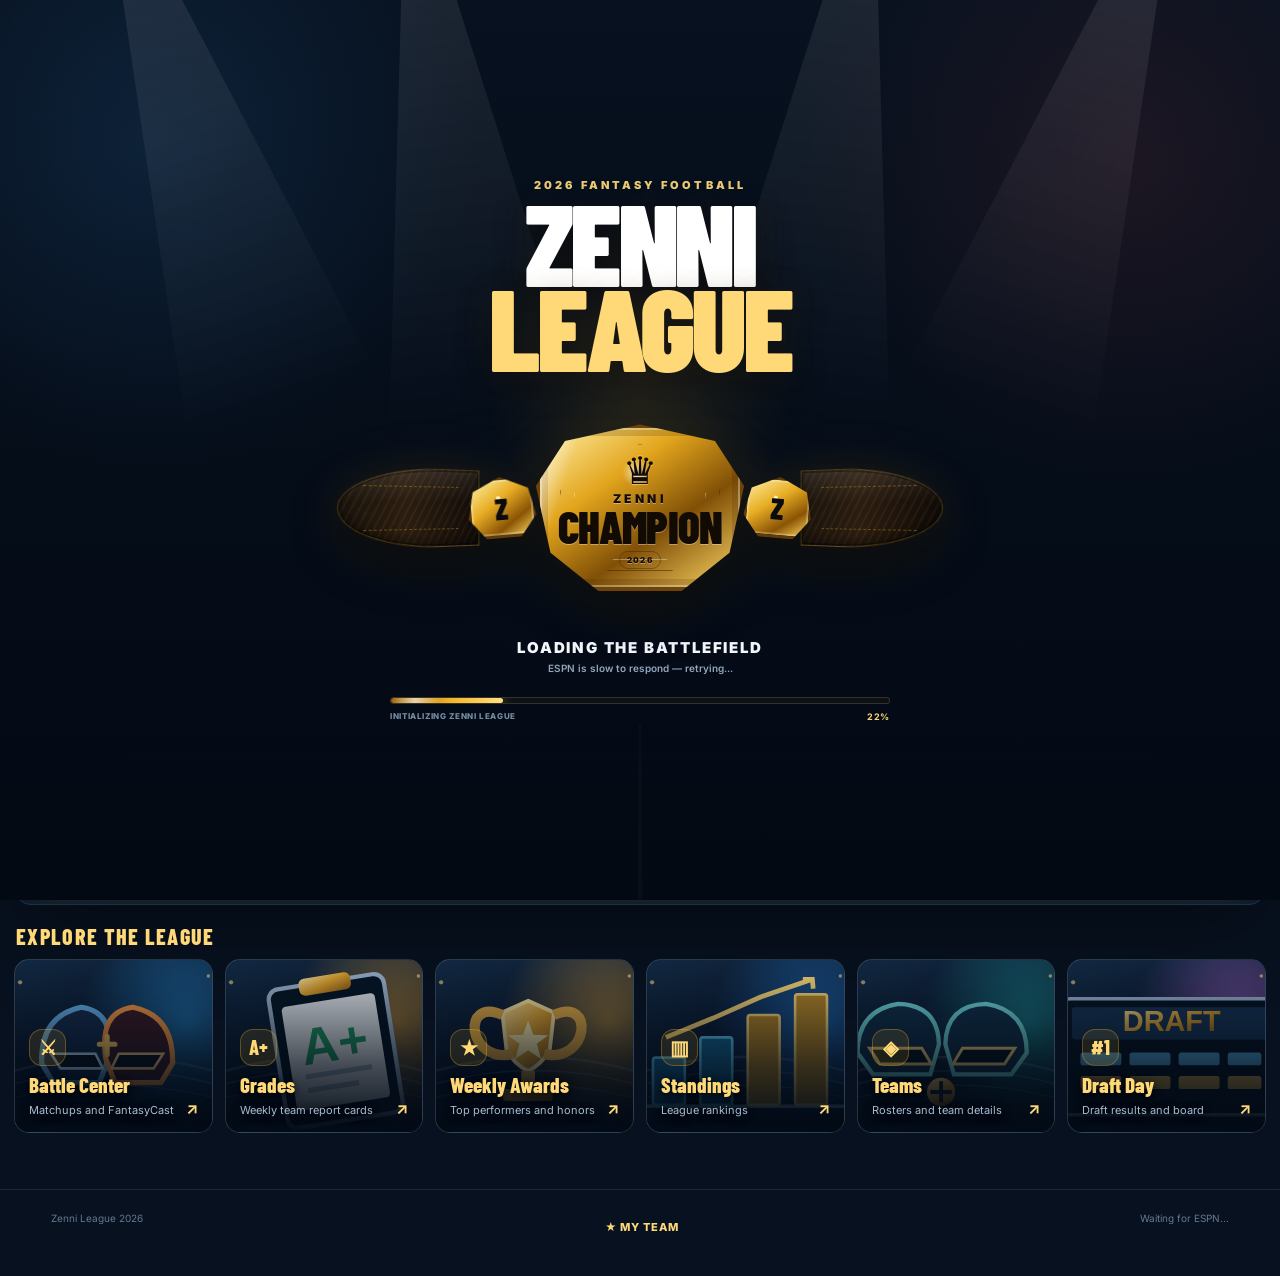
==== commit a330e002: "Add files via upload" ====
--- a/fantasy.html
+++ b/fantasy.html
@@ -229,9 +229,8 @@
       <section class="view-panel battle-center" data-view="battle">
         <section class="battle-hero">
           <div class="battle-hero-copy">
-            <span class="section-kicker">Zenni League Fight Night</span>
-            <h1>BATTLE CENTER</h1>
-            <p>Every matchup gets a face-off. One matchup gets the spotlight because the story actually means something.</p>
+            <h1>BATTLE <em>CENTER</em></h1>
+            <p id="battleHeroSub">Every matchup gets a face-off. One matchup gets the spotlight because the story actually means something.</p>
           </div>
 
           <div class="battle-week-control">
@@ -241,6 +240,7 @@
               <strong id="battleWeekLabel">Week 1</strong>
             </div>
             <button type="button" class="week-button battle-week-button" id="battleNextWeek" aria-label="Next battle week">›</button>
+            <span class="battle-status-chip" id="battleStatusChip" hidden><i></i><b>IN PROGRESS</b></span>
           </div>
         </section>
 
@@ -248,19 +248,19 @@
           <div class="arena-loading skeleton-block"></div>
         </section>
 
-        <section class="battle-fantasycast-preview" id="battleFantasyCast" aria-live="polite"></section>
-
-        <section class="battle-card-section">
-          <div class="section-heading">
-            <div>
-              <span class="section-kicker">Full Battle Card</span>
-              <h2>Week <span id="battleCardWeek">1</span> Face-Offs</h2>
-            </div>
-            <span class="battle-count" id="battleCount">6 battles</span>
-          </div>
-
-          <div class="battle-grid" id="battleGrid"></div>
-        </section>
+        <div class="battle-board" id="battleBoard">
+          <section class="battle-list-card" aria-label="All matchups">
+            <div class="battle-list-head">
+              <h2>All matchups</h2>
+              <span class="battle-list-hint">Tap one to open its FantasyCast</span>
+              <span class="battle-list-meta" hidden><span id="battleCount">6 battles</span> · Week <span id="battleCardWeek">1</span></span>
+            </div>
+
+            <div class="battle-grid" id="battleGrid"></div>
+          </section>
+
+          <section class="battle-fantasycast-preview" id="battleFantasyCast" aria-live="polite"></section>
+        </div>
       </section>
 
       <section class="view-panel awards-view" data-view="awards">
--- a/fantasy.css
+++ b/fantasy.css
@@ -7764,3 +7764,1137 @@
   [data-view="standings"] .st-pm-note { padding:8px 12px; border-top:1px solid #1d3550; background:rgba(75,181,255,.07); font-size:12px; color:#9fd2ff; }
   [data-view="standings"] .st-pm.is-final { border:1.5px solid #f5b728; background:linear-gradient(180deg,#14283f,#0d1d31); }
 }
+
+/* =========================================================
+   FantasyCast: performance vs projection (green above, red below, neutral near). Color is never the only cue.
+   ========================================================= */
+#battleFantasyCast .perf-above { color: #4bd384; }
+#battleFantasyCast .perf-below { color: #ff6b7e; }
+#battleFantasyCast .perf-above::after, #battleFantasyCast .perf-below::after { margin-left: .22em; font: 700 .4em/1 Inter, system-ui, sans-serif; vertical-align: .75em; }
+#battleFantasyCast .perf-above::after { content: "\25B2"; }
+#battleFantasyCast .perf-below::after { content: "\25BC"; }
+#battleFantasyCast .fc-sr { position: absolute !important; display: block; width: 1px; height: 1px; margin: 0 !important; overflow: hidden; clip: rect(0 0 0 0); white-space: nowrap; }
+
+
+/* =========================================================
+   BATTLE CENTER v2
+   Hero, Match of the Week spotlight, "All matchups" list and the
+   FantasyCast panel, rebuilt to match the approved mockup.
+   Everything is scoped to .battle-center so no other tab changes.
+   Remove this block (and restore the old markup) to roll back.
+   ========================================================= */
+
+.battle-center {
+  --bc-line: #223853;
+  --bc-card: linear-gradient(180deg, #102239, #0a1829);
+  --bc-hero-art: url('overview-stadium.jpg');
+  --bc-blue: #3a6fa8;
+  padding-top: 18px;
+}
+
+/* ---------- hero ---------- */
+.battle-center .battle-hero {
+  grid-template-columns: minmax(0, 1fr) auto;
+  align-items: center;
+  gap: 20px;
+  margin-bottom: 0;
+  padding: 20px 28px;
+  border: 1px solid rgba(255,198,41,.43);
+  border-radius: 20px;
+  background:
+    linear-gradient(90deg, rgba(4,13,27,.97) 0%, rgba(6,19,37,.86) 55%, rgba(7,17,33,.45) 100%),
+    var(--bc-hero-art) center 42% / cover no-repeat,
+    linear-gradient(135deg, #0b192b, #08101b);
+  box-shadow: none;
+}
+
+.battle-center .battle-hero::before {
+  display: none;
+}
+
+.battle-center .battle-hero::after {
+  content: "";
+  position: absolute;
+  inset: auto 0 0 0;
+  top: auto;
+  right: 0;
+  left: 0;
+  width: auto;
+  height: 3px;
+  opacity: 1;
+  transform: none;
+  background: linear-gradient(90deg, transparent, #f5b923, #ffe08c, transparent);
+}
+
+.battle-center .battle-hero h1 {
+  margin: 0;
+  font: 800 56px/.95 "Barlow Condensed", sans-serif;
+  letter-spacing: .012em;
+  text-shadow: none;
+}
+
+.battle-center .battle-hero h1 em {
+  font-style: normal;
+  color: #ffd15b;
+}
+
+.battle-center .battle-hero p {
+  max-width: none;
+  margin: 8px 0 0;
+  color: #b8c8db;
+  font-size: 13px;
+  line-height: 1.5;
+}
+
+.battle-center .battle-week-control {
+  min-width: 0;
+  gap: 10px;
+  padding: 0;
+  border: 0;
+  background: none;
+}
+
+.battle-center .battle-week-button {
+  width: 44px;
+  height: 44px;
+  padding: 0;
+  border: 1px solid #2b4463;
+  border-radius: 12px;
+  background: #0d2339;
+  color: #c5d5e7;
+  font: 800 20px/42px Inter, system-ui, sans-serif;
+  text-align: center;
+}
+
+.battle-center .battle-week-control > div {
+  min-width: 104px;
+}
+
+.battle-center .battle-week-control > div span {
+  color: #8ea3bb;
+  font-size: 11px;
+  font-weight: 700;
+  letter-spacing: .04em;
+}
+
+.battle-center .battle-week-control > div strong {
+  margin: 0;
+  font: 800 30px/1 "Barlow Condensed", sans-serif;
+}
+
+.battle-center .battle-week-control .battle-status-chip {
+  display: inline-flex;
+  align-items: center;
+  gap: 7px;
+  padding: 7px 12px;
+  border: 1px solid #2a4260;
+  border-radius: 99px;
+  background: #0d2339;
+  color: #b7c8dc;
+  font-size: 12px;
+  font-weight: 800;
+  letter-spacing: .06em;
+  text-transform: uppercase;
+}
+
+.battle-center .battle-status-chip[hidden] {
+  display: none;
+}
+
+.battle-center .battle-status-chip i {
+  width: 8px;
+  height: 8px;
+  border-radius: 50%;
+  background: #6f86a1;
+}
+
+.battle-center .battle-status-chip.is-live i {
+  background: var(--green);
+  box-shadow: 0 0 8px var(--green);
+}
+
+.battle-center .battle-status-chip b {
+  font-weight: 800;
+}
+
+/* ---------- Match of the Week spotlight ---------- */
+.battle-center .motw-arena {
+  min-height: 0;
+  margin-top: 14px;
+  border: 1px solid var(--bc-line);
+  border-radius: 18px;
+  background:
+    radial-gradient(ellipse 34% 90% at 16% 62%, rgba(58,120,200,.26), transparent 70%),
+    radial-gradient(ellipse 34% 90% at 84% 62%, rgba(224,72,96,.22), transparent 70%),
+    linear-gradient(180deg, #0e2036, #08121f);
+  box-shadow: none;
+}
+
+.battle-center .motw-arena::before {
+  inset: 44px auto 18px 50%;
+  width: 1px;
+  height: auto;
+  opacity: 1;
+  background: linear-gradient(180deg, transparent, rgba(255,255,255,.12), transparent);
+}
+
+.battle-center .motw-stage {
+  min-height: 0;
+  padding: 16px 28px 22px;
+  --fight-left-charge: 48%;
+  --fight-right-charge: -48%;
+  --fight-recoil-left: -14%;
+  --fight-recoil-right: 14%;
+}
+
+#battleFeatured .motw-stage {
+  cursor: default;
+}
+
+#battleFeatured .motw-stage.is-cast-selected {
+  box-shadow: none;
+}
+
+.battle-center .motw-topline {
+  font-size: 12px;
+}
+
+.battle-center .motw-label,
+.battle-center .motw-week {
+  font-size: 12px;
+  font-weight: 800;
+  letter-spacing: .1em;
+}
+
+.battle-center .motw-label {
+  color: var(--gold-2);
+}
+
+.battle-center .motw-week {
+  color: #9fb2c8;
+}
+
+.battle-center .motw-fight {
+  position: relative;
+  grid-template-columns: minmax(0, 1fr) 340px minmax(0, 1fr);
+  align-items: end;
+  gap: 10px;
+  min-height: 0;
+  max-width: 1180px;
+  margin: 2px auto 0;
+}
+
+.battle-center .battle-fighter {
+  display: flex;
+  flex-direction: column;
+  align-items: center;
+  text-align: center;
+}
+
+.battle-center .battle-mascot {
+  width: 210px;
+  max-width: 100%;
+  height: auto;
+  margin: 0;
+  filter: drop-shadow(0 18px 20px rgba(0,0,0,.5));
+}
+
+.battle-center .battle-fighter h3 {
+  max-width: none;
+  margin: 6px 0 0;
+  font: 800 34px/1 "Barlow Condensed", sans-serif;
+  letter-spacing: .02em;
+  text-transform: uppercase;
+}
+
+.battle-center .battle-fighter p {
+  margin: 4px 0 0;
+  color: #8ea3bb;
+  font-size: 12.5px;
+}
+
+.battle-center .fighter-score {
+  margin-top: 8px;
+  color: #fff;
+  font: 800 72px/1 "Barlow Condensed", sans-serif;
+}
+
+.battle-center .fighter-score.is-trailing {
+  color: #8296ae;
+}
+
+.battle-center .fighter-champion {
+  margin: 4px 0 0;
+  font-size: 9px;
+}
+
+.battle-center .motw-center {
+  display: flex;
+  flex-direction: column;
+  align-items: center;
+  min-width: 0;
+  padding-bottom: 10px;
+  text-align: center;
+}
+
+.battle-center .motw-kicker {
+  color: var(--gold);
+  font-size: 12px;
+  font-weight: 800;
+  letter-spacing: .14em;
+  text-transform: uppercase;
+}
+
+.battle-center .battle-impact {
+  width: 84px;
+  height: 84px;
+  margin: 12px 0 8px;
+  background: radial-gradient(circle at 35% 30%, #ffe27c, #f0a91c);
+  box-shadow: 0 0 0 7px rgba(245,183,40,.18), 0 0 30px rgba(245,183,40,.4);
+}
+
+.battle-center .battle-impact strong {
+  color: #0b1626;
+  font: 800 34px/1 "Barlow Condensed", sans-serif;
+  letter-spacing: .02em;
+}
+
+.battle-center .impact-ring {
+  inset: -12px;
+}
+
+.battle-center .motw-tag {
+  color: #9fb2c8;
+  font-size: 11.5px;
+  font-weight: 800;
+  letter-spacing: .1em;
+  text-transform: uppercase;
+}
+
+.battle-center .motw-chance {
+  width: 260px;
+  margin-top: 14px;
+}
+
+.battle-center .motw-chance[hidden] {
+  display: none;
+}
+
+.battle-center .motw-chance .row {
+  display: flex;
+  justify-content: space-between;
+  margin-bottom: 6px;
+  color: #9fb2c8;
+  font-size: 12.5px;
+}
+
+.battle-center .motw-chance .row b {
+  color: #fff;
+  font-size: 15px;
+}
+
+.battle-center .motw-chance .bc-wb {
+  margin-top: 0;
+}
+
+.battle-center .motw-reason {
+  max-width: 300px;
+  margin: 12px 0 0;
+  color: #a9bbd0;
+  font-size: 12.5px;
+  line-height: 1.5;
+}
+
+.battle-center .motw-open {
+  margin-top: 12px;
+  padding: 9px 16px;
+  border: 1px solid #6b5a1f;
+  border-radius: 10px;
+  background: rgba(245,183,40,.1);
+  color: var(--gold-2);
+  font: 800 12.5px Inter, system-ui, sans-serif;
+  cursor: pointer;
+}
+
+.battle-center .motw-open:hover {
+  background: rgba(245,183,40,.18);
+}
+
+.motw-stage.fight-impact::after {
+  width: 230px;
+  height: 230px;
+  top: 50%;
+}
+
+/* ---------- board: list + FantasyCast ---------- */
+.battle-center .battle-board {
+  display: grid;
+  grid-template-columns: minmax(440px, 500px) minmax(0, 1fr);
+  gap: 14px;
+  align-items: start;
+  margin-top: 14px;
+}
+
+.battle-center .battle-list-card {
+  overflow: hidden;
+  border: 1px solid var(--bc-line);
+  border-radius: 18px;
+  background: var(--bc-card);
+}
+
+.battle-center .battle-list-head {
+  display: flex;
+  align-items: baseline;
+  justify-content: space-between;
+  gap: 10px;
+  padding: 14px 18px;
+  border-bottom: 1px solid var(--bc-line);
+}
+
+.battle-center .battle-list-head h2 {
+  margin: 0;
+  font: 800 28px/1 "Barlow Condensed", sans-serif;
+}
+
+.battle-center .battle-list-hint {
+  color: #8ea3bb;
+  font-size: 12px;
+}
+
+.battle-center .battle-grid {
+  display: block;
+}
+
+.bc-row {
+  position: relative;
+  display: block;
+  width: 100%;
+  padding: 14px 18px 13px;
+  border-bottom: 1px solid #162b43;
+  cursor: pointer;
+  text-align: left;
+}
+
+.bc-row:last-child {
+  border-bottom: 0;
+}
+
+.bc-row:focus-visible {
+  outline: 2px solid var(--gold);
+  outline-offset: -2px;
+}
+
+.bc-row.is-cast-selected {
+  background: rgba(245,183,40,.075);
+  box-shadow: inset 3px 0 0 var(--gold);
+}
+
+.bc-tags {
+  display: flex;
+  align-items: center;
+  gap: 6px;
+  margin-bottom: 7px;
+}
+
+.bc-tags:empty {
+  display: none;
+}
+
+.bc-tag {
+  display: inline-flex;
+  align-items: center;
+  gap: 5px;
+  padding: 2px 9px;
+  border-radius: 99px;
+  background: rgba(255,255,255,.06);
+  color: #c5d5e7;
+  font-size: 11.5px;
+  font-weight: 800;
+  letter-spacing: .02em;
+}
+
+.bc-tag.gold {
+  background: rgba(245,183,40,.16);
+  color: var(--gold-2);
+}
+
+.bc-tag.blue {
+  background: rgba(75,181,255,.14);
+  color: #8fd0ff;
+}
+
+.bc-tl {
+  display: grid;
+  grid-template-columns: 38px minmax(0, 1fr) auto;
+  align-items: center;
+  gap: 12px;
+  padding: 3px 0;
+}
+
+.bc-lg {
+  display: inline-flex;
+  align-items: center;
+  justify-content: center;
+  width: 38px;
+  height: 38px;
+  overflow: hidden;
+  border: 1.5px solid rgba(255,209,91,.45);
+  border-radius: 50%;
+  background: #12263d;
+}
+
+.bc-lg img {
+  width: 100%;
+  height: 100%;
+  object-fit: cover;
+}
+
+.bc-tl .nm {
+  min-width: 0;
+}
+
+.bc-tl .nm strong {
+  display: block;
+  overflow: hidden;
+  font-size: 15.5px;
+  line-height: 1.2;
+  text-overflow: ellipsis;
+  white-space: nowrap;
+}
+
+.bc-tl .nm small {
+  color: #8ea3bb;
+  font-size: 12px;
+}
+
+.bc-tl .sc {
+  min-width: 76px;
+  font: 800 32px/1 "Barlow Condensed", sans-serif;
+  text-align: right;
+}
+
+.bc-tl.is-trailing .sc {
+  color: #6f86a1;
+}
+
+.bc-tl.is-trailing .nm strong {
+  color: #b9c8da;
+}
+
+.bc-tl.motion-win .sc {
+  color: var(--gold-2);
+}
+
+.bc-wb {
+  display: flex;
+  height: 7px;
+  margin-top: 10px;
+  overflow: hidden;
+  border-radius: 99px;
+  background: #0b1a2d;
+}
+
+.bc-wb[hidden] {
+  display: none;
+}
+
+.bc-wb i {
+  display: block;
+  height: 100%;
+  transition: width .5s ease;
+}
+
+.bc-wb .a {
+  background: linear-gradient(90deg, #c58f14, #f5b728);
+}
+
+.bc-wb .b {
+  background: var(--bc-blue);
+}
+
+.bc-foot {
+  display: flex;
+  justify-content: space-between;
+  gap: 8px;
+  margin-top: 7px;
+  color: #8ea3bb;
+  font-size: 12px;
+}
+
+.bc-foot b {
+  color: #dbe6f3;
+  font-weight: 700;
+}
+
+.bc-foot .mid {
+  text-align: center;
+}
+
+/* ---------- FantasyCast panel ---------- */
+.battle-center .battle-board .battle-fantasycast-preview {
+  min-width: 0;
+  margin-top: 0;
+}
+
+.battle-center .battle-board > .battle-fantasycast-preview:empty {
+  display: grid;
+  min-height: 220px;
+  place-items: center;
+  border: 1px dashed #2a4260;
+  border-radius: 18px;
+  color: #6f87a3;
+  font-size: 13px;
+}
+
+.battle-center .battle-board > .battle-fantasycast-preview:empty::before {
+  content: "Select a matchup to open its FantasyCast";
+}
+
+.battle-center .fantasycast-shell {
+  border: 1px solid var(--bc-line);
+  border-radius: 18px;
+  background: var(--bc-card);
+  box-shadow: none;
+}
+
+.battle-center .fantasycast-topbar {
+  padding: 12px 20px;
+  border-bottom: 1px solid var(--bc-line);
+  color: #9fb2c8;
+  font-size: 12px;
+  letter-spacing: .04em;
+}
+
+.battle-center .fantasycast-topbar > div strong {
+  color: #fff;
+}
+
+.battle-center .fantasycast-topbar-actions {
+  display: flex;
+  align-items: center;
+  gap: 8px;
+}
+
+.battle-center .fantasycast-refresh-button,
+.battle-center .fantasycast-hide-button {
+  display: inline-flex;
+  align-items: center;
+  gap: 6px;
+  padding: 7px 12px;
+  border: 1px solid #6b5a1f;
+  border-radius: 9px;
+  background: rgba(245,183,40,.08);
+  color: var(--gold-2);
+  font: 800 12px Inter, system-ui, sans-serif;
+  cursor: pointer;
+}
+
+.battle-center .battle-board > .battle-fantasycast-preview .fantasycast-hide-button {
+  display: none;
+}
+
+.battle-center .fantasycast-scoreboard {
+  grid-template-columns: minmax(0, 1fr) 210px minmax(0, 1fr);
+  gap: 16px;
+  padding: 18px 24px 6px;
+}
+
+.battle-center .fantasycast-team {
+  gap: 16px;
+}
+
+.battle-center .fantasycast-team img {
+  width: 96px;
+  height: 96px;
+  flex: 0 0 96px;
+  border: 1.5px solid rgba(255,209,91,.45);
+  border-radius: 50%;
+  object-fit: cover;
+}
+
+.battle-center .fantasycast-team > div > strong {
+  overflow: visible;
+  font: 800 34px/1 "Barlow Condensed", sans-serif;
+  text-overflow: clip;
+  white-space: normal;
+}
+
+.battle-center .fantasycast-team > div > span {
+  margin-top: 3px;
+  font-size: 12px;
+}
+
+.battle-center .fantasycast-score {
+  margin-top: 6px;
+  font: 800 66px/1 "Barlow Condensed", sans-serif;
+}
+
+.battle-center .fantasycast-team small {
+  margin-top: 6px;
+  color: var(--gold-2);
+  font-size: 12.5px;
+  letter-spacing: 0;
+}
+
+.battle-center .fantasycast-team small em {
+  color: #a9bbd0;
+  font-style: normal;
+  font-weight: 500;
+}
+
+.battle-center .fantasycast-center {
+  min-width: 0;
+}
+
+.battle-center .fantasycast-center span {
+  font-size: 11px;
+  letter-spacing: .1em;
+}
+
+.battle-center .fantasycast-center strong {
+  margin-top: 6px;
+  color: #fff;
+  font: 800 32px/1 "Barlow Condensed", sans-serif;
+}
+
+.battle-center .fantasycast-center em {
+  color: var(--gold);
+  font: 800 16px "Barlow Condensed", sans-serif;
+}
+
+.battle-center .fantasycast-winbar {
+  height: 8px;
+  margin: 10px 0 0;
+  background: var(--bc-blue);
+}
+
+.battle-center .fantasycast-winbar span {
+  display: block;
+  font-size: 0;
+  background: linear-gradient(90deg, #c58f14, #f5b728);
+  box-shadow: none;
+}
+
+.battle-center .fantasycast-summary {
+  display: grid;
+  grid-template-columns: 1fr 1fr;
+  gap: 16px;
+  padding: 6px 24px 16px;
+}
+
+.battle-center .fantasycast-summary > div {
+  padding: 9px 12px;
+  border: 1px solid #1d3550;
+  border-radius: 10px;
+  background: rgba(3,10,22,.35);
+  color: #a9bbd0;
+  font-size: 12.5px;
+  line-height: 1.5;
+}
+
+.battle-center .fantasycast-summary-right {
+  text-align: right;
+}
+
+.battle-center .fantasycast-summary b {
+  color: #fff;
+}
+
+.battle-center .fantasycast-lineup-head {
+  grid-template-columns: minmax(0, 1fr) 62px minmax(0, 1fr);
+  border-top: 1px solid #162b43;
+  background: rgba(3,10,22,.4);
+  color: #8ea3bb;
+  font-size: 12px;
+  letter-spacing: .06em;
+}
+
+.battle-center .fantasycast-lineup-head > * {
+  padding: 11px 20px;
+}
+
+.battle-center .fantasycast-lineup-head strong {
+  padding-right: 0;
+  padding-left: 0;
+}
+
+.battle-center .fantasycast-row {
+  grid-template-columns: minmax(0, 1fr) 62px minmax(0, 1fr);
+  min-height: 0;
+  border-top: 1px solid #162b43;
+  border-bottom: 0;
+}
+
+.battle-center .fantasycast-slot {
+  border-color: #162b43;
+  background: rgba(3,10,22,.25);
+  color: #8ea3bb;
+  font: 800 12px/1 Inter, system-ui, sans-serif;
+  letter-spacing: .04em;
+}
+
+.battle-center .fantasycast-player {
+  gap: 14px;
+  padding: 11px 20px;
+}
+
+.battle-center .fantasycast-player-main strong {
+  font-size: 15px;
+  line-height: 1.2;
+}
+
+.battle-center .fantasycast-player-main > span {
+  margin-top: 3px;
+  color: #8ea3bb;
+  font-size: 12px;
+}
+
+.battle-center .fantasycast-player-main > small {
+  display: inline-block;
+  margin-top: 5px;
+  padding: 2px 9px;
+  border-radius: 99px;
+  background: rgba(111,134,161,.14);
+  color: #a9bbd0;
+  font-size: 11.5px;
+  font-weight: 700;
+  letter-spacing: 0;
+}
+
+.battle-center .fantasycast-player-main > small.is-final,
+.battle-center .fantasycast-player-main > small.is-live {
+  background: rgba(75,211,132,.14);
+  color: var(--green);
+}
+
+.battle-center .fantasycast-injury {
+  margin-left: 6px;
+  padding: 1px 7px;
+  border-radius: 99px;
+  background: rgba(255,107,126,.14);
+  color: #ff9aa8;
+  font-size: 10.5px;
+  font-weight: 800;
+}
+
+.battle-center .fantasycast-injury.is-out {
+  background: rgba(255,107,126,.24);
+  color: #ffb2bc;
+}
+
+.battle-center .fantasycast-player-score strong {
+  font: 800 26px/1 "Barlow Condensed", sans-serif;
+}
+
+.battle-center .fantasycast-player-score > span {
+  margin-top: 4px;
+  font-size: 12px;
+}
+
+.battle-center .fantasycast-bench-toggle {
+  display: flex;
+  justify-content: space-between;
+  width: 100%;
+  padding: 13px 20px;
+  border: 0;
+  border-top: 1px solid #162b43;
+  background: rgba(245,183,40,.05);
+  color: var(--gold-2);
+  font: 800 13px Inter, system-ui, sans-serif;
+  cursor: pointer;
+}
+
+.battle-center .fantasycast-bench[hidden] {
+  display: none;
+}
+
+/* ---------- narrower than the two-column layout ---------- */
+@media (max-width: 1000px) {
+  .battle-center .battle-board {
+    grid-template-columns: 1fr;
+  }
+
+  .battle-center .battle-board > .battle-fantasycast-preview:empty {
+    display: none;
+  }
+}
+
+/* ---------- phone ---------- */
+@media (max-width: 760px) {
+  .battle-center {
+    padding-top: 12px;
+  }
+
+  .battle-center .battle-hero {
+    grid-template-columns: 1fr;
+    gap: 10px;
+    padding: 14px 12px;
+    border-radius: 16px;
+  }
+
+  .battle-center .battle-hero h1 {
+    font-size: 38px;
+  }
+
+  .battle-center .battle-hero p {
+    font-size: 12px;
+  }
+
+  .battle-center .battle-week-control {
+    width: 100%;
+    justify-content: space-between;
+  }
+
+  .battle-center .battle-week-control .battle-status-chip {
+    display: none;
+  }
+
+  .battle-center .motw-arena {
+    margin-top: 10px;
+  }
+
+  .battle-center .motw-arena::before {
+    display: none;
+  }
+
+  .battle-center .motw-stage {
+    padding: 12px 10px 16px;
+    --fight-left-charge: 14%;
+    --fight-right-charge: -14%;
+    --fight-recoil-left: -6%;
+    --fight-recoil-right: 6%;
+  }
+
+  .battle-center .motw-label,
+  .battle-center .motw-week {
+    font-size: 10px;
+    letter-spacing: .06em;
+    white-space: nowrap;
+  }
+
+  .battle-center .motw-fight {
+    grid-template-columns: 1fr 1fr;
+    gap: 4px;
+  }
+
+  .battle-center .battle-fighter-left,
+  .battle-center .battle-fighter-right {
+    transform: translateY(24px) scale(.94);
+  }
+
+  .battle-center .battle-fighter.battle-entered {
+    transform: translateY(0) scale(1);
+  }
+
+  .battle-center .battle-mascot {
+    width: 138px;
+  }
+
+  .battle-center .battle-fighter h3 {
+    font-size: 21px;
+  }
+
+  .battle-center .battle-fighter p {
+    font-size: 11.5px;
+  }
+
+  .battle-center .fighter-score {
+    font-size: 46px;
+  }
+
+  .battle-center .motw-center {
+    grid-column: 1 / -1;
+    grid-row: 2;
+    padding-top: 6px;
+  }
+
+  .battle-center .motw-fight > .battle-impact,
+  .battle-center .motw-center .battle-impact {
+    margin: 0;
+  }
+
+  .battle-center .motw-center .battle-impact {
+    position: absolute;
+    top: 44px;
+    left: calc(50% - 28px);
+    z-index: 2;
+    width: 56px;
+    height: 56px;
+  }
+
+  .battle-center .motw-center .battle-impact strong {
+    font-size: 24px;
+  }
+
+  .battle-center .motw-kicker {
+    margin-top: 2px;
+  }
+
+  .battle-center .motw-tag {
+    display: none;
+  }
+
+  .battle-center .motw-chance {
+    width: 100%;
+    max-width: 300px;
+  }
+
+  .battle-center .motw-reason {
+    max-width: 100%;
+  }
+
+  .motw-stage.fight-impact::after {
+    top: 38%;
+    width: 170px;
+    height: 170px;
+  }
+
+  /* The fight uses the same sideways charge as the desktop on phones. */
+  .battle-center .motw-stage.fight-charge .battle-fighter-left .battle-mascot {
+    animation: battleChargeLeft .52s cubic-bezier(.18,.88,.22,1) both;
+  }
+
+  .battle-center .motw-stage.fight-charge .battle-fighter-right .battle-mascot {
+    animation: battleChargeRight .52s cubic-bezier(.18,.88,.22,1) both;
+  }
+
+  .battle-center .battle-board {
+    margin-top: 10px;
+  }
+
+  .battle-center .battle-list-head {
+    padding: 12px;
+  }
+
+  /* Same text, shorter: "Tap to open" */
+  .battle-center .battle-list-hint {
+    font-size: 0;
+  }
+
+  .battle-center .battle-list-hint::after {
+    content: "Tap to open";
+    font-size: 11px;
+  }
+
+  .bc-row {
+    padding: 12px;
+  }
+
+  .bc-foot {
+    flex-wrap: wrap;
+    row-gap: 4px;
+  }
+
+  .bc-foot .mid {
+    flex: 1 0 100%;
+    order: 3;
+  }
+
+  /* FantasyCast opens directly under the tapped row. */
+  .battle-center .battle-grid > .battle-fantasycast-preview {
+    margin: 0;
+  }
+
+  .battle-center .battle-grid > .battle-fantasycast-preview:empty {
+    display: none;
+  }
+
+  .battle-center .battle-grid .fantasycast-shell {
+    border: 0;
+    border-top: 1px solid var(--bc-line);
+    border-radius: 0;
+    background: #0a1829;
+  }
+
+  .battle-center .battle-grid .fantasycast-hide-button {
+    display: inline-flex;
+  }
+
+  .battle-center .fantasycast-topbar {
+    flex-wrap: wrap;
+    padding: 10px 12px;
+  }
+
+  .battle-center .fantasycast-scoreboard {
+    grid-template-columns: 1fr 1fr;
+    gap: 10px;
+    padding: 14px 12px 6px;
+  }
+
+  .battle-center .fantasycast-center {
+    grid-column: 1 / -1;
+    grid-row: 2;
+  }
+
+  .battle-center .fantasycast-team {
+    flex-direction: column;
+    align-items: flex-start;
+    gap: 8px;
+  }
+
+  .battle-center .fantasycast-team-right {
+    flex-direction: column;
+    align-items: flex-end;
+  }
+
+  .battle-center .fantasycast-team img {
+    width: 56px;
+    height: 56px;
+    flex-basis: 56px;
+  }
+
+  .battle-center .fantasycast-team > div > strong {
+    font-size: 24px;
+    white-space: normal;
+  }
+
+  .battle-center .fantasycast-score {
+    font-size: 48px;
+  }
+
+  .battle-center .fantasycast-summary {
+    grid-template-columns: 1fr;
+    gap: 8px;
+    padding: 6px 12px 12px;
+  }
+
+  .battle-center .fantasycast-summary-right {
+    text-align: left;
+  }
+
+  .battle-center .fantasycast-lineup-head,
+  .battle-center .fantasycast-row {
+    grid-template-columns: minmax(0, 1fr) 40px minmax(0, 1fr);
+  }
+
+  .battle-center .fantasycast-lineup-head > * {
+    padding: 9px 10px;
+  }
+
+  .battle-center .fantasycast-player {
+    grid-template-columns: 1fr;
+    gap: 4px;
+    padding: 10px;
+  }
+
+  .battle-center .fantasycast-player-main strong {
+    font-size: 13.5px;
+  }
+
+  .battle-center .fantasycast-player-main > span {
+    font-size: 11.5px;
+  }
+
+  .battle-center .fantasycast-player-score strong,
+  .battle-center .fantasycast-player-score > span {
+    display: inline;
+  }
+
+  .battle-center .fantasycast-player-score strong {
+    font-size: 22px;
+  }
+
+  .battle-center .fantasycast-player-score > span {
+    margin-left: 6px;
+  }
+}
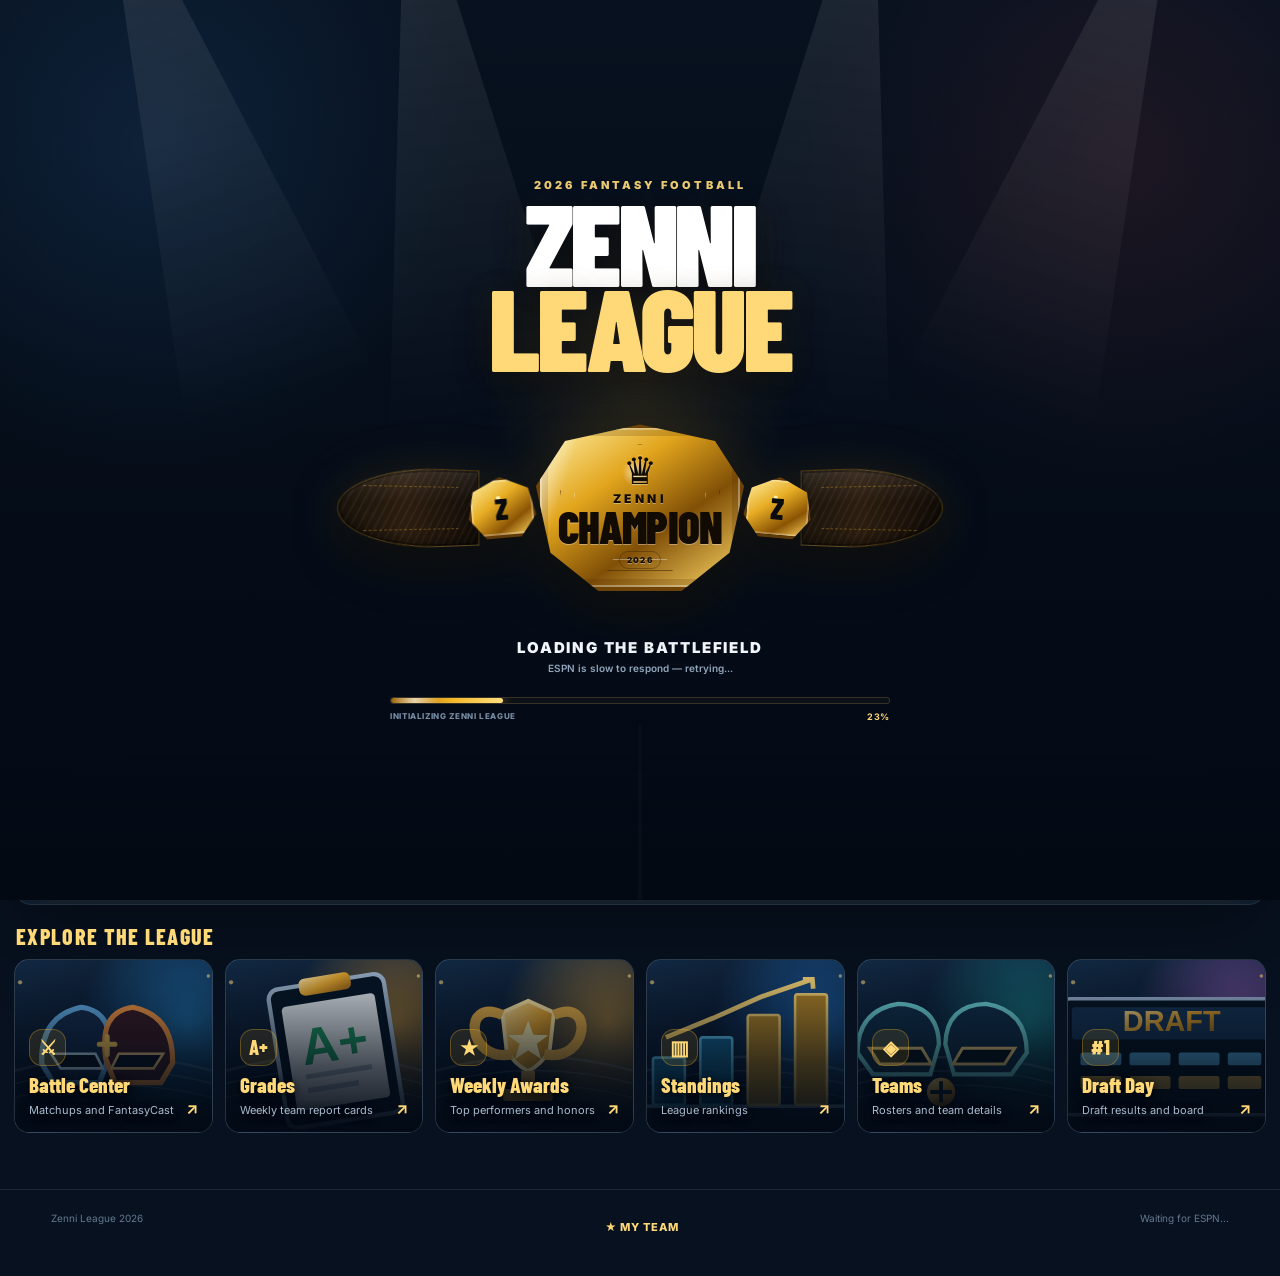
==== commit 1f4833d5: "Add files via upload" ====
--- a/fantasy.html
+++ b/fantasy.html
@@ -11,7 +11,7 @@
   <!-- Returning visitors: hide the intro loader before first paint so cached data shows instantly. -->
   <script>try{if(localStorage.getItem('ZENNI_FANTASY_LEAGUE_LAST_GOOD_V1')){document.documentElement.classList.add('has-warm-cache');}}catch(e){}</script>
   <style>html.has-warm-cache #leagueLoader{display:none!important}html.has-warm-cache body.is-loading{overflow:auto!important}</style>
-  <link rel="stylesheet" href="fantasy.css">
+  <link rel="stylesheet" href="fantasy.css?v=20261110-playoff-odds">
 </head>
 <body>
 
@@ -376,6 +376,7 @@
           <div class="st-panel" id="stPanel-standings" role="tabpanel" aria-labelledby="stTab-standings" data-st-panel="standings">
             <section class="st-insights" id="glanceRibbon" aria-label="League insights"></section>
             <div class="st-legend" id="stLegend"></div>
+            <section class="st-odds" id="stOdds" aria-label="Estimated playoff qualification probabilities" aria-live="polite"></section>
             <div class="st-conf-grid" id="stConfGrid"></div>
           </div>
 
@@ -500,6 +501,6 @@
 
   <div class="live-toasts" id="liveToasts" aria-live="polite"></div>
 
-  <script src="fantasy.js"></script>
+  <script src="fantasy.js?v=20261110-playoff-odds"></script>
 </body>
 </html>
--- a/fantasy.css
+++ b/fantasy.css
@@ -8897,4 +8897,382 @@
   .battle-center .fantasycast-player-score > span {
     margin-left: 6px;
   }
-}+}
+
+
+/* =========================================================
+   TOUCHDOWN CELEBRATION
+   Banner at the top, a flash on the scoring team in the list,
+   spotlight and FantasyCast, and a persistent TD badge on the
+   scorer's lineup row. Driven by BATTLE_TOUCHDOWN in fantasy.js.
+   ========================================================= */
+
+.td-host {
+  position: fixed;
+  top: 78px;
+  left: 0;
+  right: 0;
+  z-index: 310;
+  display: flex;
+  justify-content: center;
+  padding: 0 12px;
+  pointer-events: none;
+}
+
+.td-banner {
+  position: relative;
+  display: flex;
+  align-items: center;
+  gap: 14px;
+  max-width: min(560px, 100%);
+  padding: 12px 22px 12px 14px;
+  border: 2px solid var(--gold);
+  border-radius: 18px;
+  background: linear-gradient(135deg, rgba(38,26,4,.97), rgba(8,18,31,.98));
+  box-shadow:
+    0 0 0 1px rgba(255,217,120,.35),
+    0 22px 60px rgba(0,0,0,.6),
+    0 0 46px rgba(245,183,40,.45);
+  opacity: 0;
+  transform: translateY(-26px) scale(.7);
+}
+
+.td-banner.is-in {
+  animation: tdBannerIn .55s cubic-bezier(.2,1.3,.3,1) forwards;
+}
+
+.td-banner.is-out {
+  animation: tdBannerOut .42s ease-in forwards;
+}
+
+.td-banner.is-defense {
+  border-color: #4bb5ff;
+  box-shadow:
+    0 0 0 1px rgba(143,208,255,.35),
+    0 22px 60px rgba(0,0,0,.6),
+    0 0 46px rgba(75,181,255,.45);
+}
+
+.td-banner.is-defense .td-title {
+  color: #8fd0ff;
+  text-shadow: 0 0 24px rgba(75,181,255,.6);
+}
+
+.td-banner.is-inferred {
+  border-color: #6f86a1;
+  box-shadow: 0 22px 60px rgba(0,0,0,.6);
+}
+
+.td-banner.is-inferred .td-title {
+  color: #c5d5e7;
+  font-size: 30px;
+  text-shadow: none;
+}
+
+.td-avatar {
+  display: inline-flex;
+  flex: 0 0 56px;
+  width: 56px;
+  height: 56px;
+  overflow: hidden;
+  border: 2px solid rgba(255,209,91,.6);
+  border-radius: 50%;
+  background: #12263d;
+}
+
+.td-avatar img {
+  width: 100%;
+  height: 100%;
+  object-fit: cover;
+}
+
+.td-copy {
+  min-width: 0;
+}
+
+.td-title {
+  display: block;
+  color: #ffd15b;
+  font: 800 40px/.95 "Barlow Condensed", sans-serif;
+  letter-spacing: .03em;
+  text-shadow: 0 0 24px rgba(245,183,40,.6);
+}
+
+.td-who {
+  display: block;
+  margin-top: 3px;
+  overflow: hidden;
+  font: 800 17px/1.15 Inter, system-ui, sans-serif;
+  text-overflow: ellipsis;
+  white-space: nowrap;
+}
+
+.td-team {
+  display: block;
+  margin-top: 3px;
+  color: #a9bbd0;
+  font-size: 12.5px;
+}
+
+.td-ball {
+  flex: 0 0 auto;
+  font-size: 34px;
+  animation: tdBall .8s ease-out .15s both;
+}
+
+.td-burst {
+  position: absolute;
+  top: 50%;
+  left: 50%;
+  width: 0;
+  height: 0;
+  pointer-events: none;
+}
+
+.td-burst i {
+  position: absolute;
+  width: 9px;
+  height: 14px;
+  border-radius: 2px;
+  opacity: 0;
+  animation: tdPiece 1.3s cubic-bezier(.15,.7,.3,1) forwards;
+}
+
+@keyframes tdBannerIn {
+  0%   { opacity: 0; transform: translateY(-26px) scale(.7); }
+  60%  { opacity: 1; transform: translateY(4px) scale(1.06); }
+  100% { opacity: 1; transform: none; }
+}
+
+@keyframes tdBannerOut {
+  from { opacity: 1; transform: none; }
+  to   { opacity: 0; transform: translateY(-16px) scale(.96); }
+}
+
+@keyframes tdBall {
+  0%   { transform: translateY(-30px) rotate(-200deg) scale(.4); opacity: 0; }
+  60%  { transform: translateY(6px) rotate(12deg) scale(1.15); opacity: 1; }
+  100% { transform: none; opacity: 1; }
+}
+
+@keyframes tdPiece {
+  0%   { opacity: 1; transform: translate(0, 0) rotate(0) scale(1); }
+  100% { opacity: 0; transform: translate(var(--dx), calc(var(--dy) + 70px)) rotate(var(--rot)) scale(.6); }
+}
+
+/* ---------- the scoring team lights up ---------- */
+.battle-center .bc-tl.is-td {
+  animation: tdRowFlash 2.4s ease-out;
+}
+
+.battle-center .bc-tl.is-td .bc-lg {
+  animation: tdHop .9s ease-out;
+}
+
+.battle-center .battle-fighter.is-td .fighter-aura {
+  opacity: .95;
+  background: rgba(245,183,40,.9);
+  animation: tdAura 2.4s ease-out;
+}
+
+.battle-center .battle-fighter.is-td::before {
+  content: "";
+  position: absolute;
+  top: 38%;
+  left: 50%;
+  z-index: 0;
+  width: 280px;
+  height: 280px;
+  border: 3px solid rgba(255,209,91,.9);
+  border-radius: 50%;
+  opacity: 0;
+  pointer-events: none;
+  transform: translate(-50%, -50%) scale(.3);
+  animation: tdRing 1.2s ease-out;
+}
+
+.battle-center .fantasycast-team.is-td img {
+  animation: tdHop .9s ease-out, tdGlow 2.4s ease-out;
+}
+
+.battle-center .fantasycast-player.is-td-fresh {
+  animation: tdRowFlash 2.6s ease-out;
+}
+
+.battle-center .fantasycast-td {
+  display: inline-block;
+  margin-left: 6px;
+  padding: 1px 7px;
+  border-radius: 99px;
+  background: rgba(245,183,40,.2);
+  color: var(--gold-2);
+  font-size: 10.5px;
+  font-weight: 800;
+  letter-spacing: .04em;
+}
+
+@keyframes tdRowFlash {
+  0%   { background: rgba(245,183,40,0); box-shadow: 0 0 0 0 rgba(245,183,40,0); }
+  12%  { background: rgba(245,183,40,.34); box-shadow: 0 0 0 1px rgba(245,183,40,.65), 0 0 24px rgba(245,183,40,.45); }
+  100% { background: rgba(245,183,40,0); box-shadow: 0 0 0 0 rgba(245,183,40,0); }
+}
+
+@keyframes tdHop {
+  0%   { transform: scale(1); }
+  30%  { transform: translateY(-9px) scale(1.18); }
+  60%  { transform: translateY(0) scale(.96); }
+  100% { transform: scale(1); }
+}
+
+@keyframes tdAura {
+  0%   { opacity: .28; transform: scale(1); }
+  18%  { opacity: .95; transform: scale(1.35); }
+  100% { opacity: .28; transform: scale(1); }
+}
+
+@keyframes tdRing {
+  0%   { opacity: .9; transform: translate(-50%, -50%) scale(.3); }
+  100% { opacity: 0; transform: translate(-50%, -50%) scale(1.5); }
+}
+
+@keyframes tdGlow {
+  0%   { box-shadow: 0 0 0 0 rgba(245,183,40,0); }
+  20%  { box-shadow: 0 0 0 5px rgba(245,183,40,.55), 0 0 30px rgba(245,183,40,.8); }
+  100% { box-shadow: 0 0 0 0 rgba(245,183,40,0); }
+}
+
+@media (max-width: 760px) {
+  .td-host {
+    top: 122px;
+  }
+
+  .td-banner {
+    gap: 10px;
+    padding: 10px 14px 10px 10px;
+  }
+
+  .td-avatar {
+    flex-basis: 44px;
+    width: 44px;
+    height: 44px;
+  }
+
+  .td-title {
+    font-size: 30px;
+  }
+
+  .td-who {
+    font-size: 15px;
+  }
+
+  .td-ball {
+    font-size: 26px;
+  }
+}
+
+@media (prefers-reduced-motion: reduce) {
+  .td-banner {
+    opacity: 1;
+    transform: none;
+  }
+
+  .td-banner.is-in,
+  .td-banner.is-out,
+  .td-ball,
+  .battle-center .bc-tl.is-td,
+  .battle-center .bc-tl.is-td .bc-lg,
+  .battle-center .battle-fighter.is-td .fighter-aura,
+  .battle-center .battle-fighter.is-td::before,
+  .battle-center .fantasycast-team.is-td img,
+  .battle-center .fantasycast-player.is-td-fresh {
+    animation: none !important;
+  }
+
+  .td-banner.is-out {
+    opacity: 0;
+    transition: opacity .3s ease;
+  }
+
+  .battle-center .bc-tl.is-td,
+  .battle-center .fantasycast-player.is-td-fresh {
+    background: rgba(245,183,40,.22);
+  }
+}
+
+/* touchdown count unavailable (roster API sent no counts) */
+.battle-center .fantasycast-td-na {
+  color: #6f86a1;
+  font-style: italic;
+}
+
+.battle-center .fantasycast-td-part {
+  white-space: nowrap;
+}
+
+/* stat line under a live player, like ESPN: "232 YDS, 1 PASS TD" */
+.battle-center .fantasycast-player-main > .fantasycast-statline {
+  display: block;
+  margin-top: 3px;
+  color: #dbe6f3;
+  font-size: 12px;
+  font-style: normal;
+  font-weight: 700;
+  letter-spacing: .01em;
+}
+/* =========================================================
+   ZENNI 8-TEAM PLAYOFFS + ESPN-STYLE CONSOLATION LADDERS
+   ========================================================= */
+[data-view="standings"] .st-bk.is-eight { grid-template-columns:repeat(3,minmax(0,1fr)); column-gap:54px; }
+[data-view="standings"] .st-bk.is-eight .st-mc.is-final { min-height:150px; }
+[data-view="standings"] .st-cons-wrap { display:grid; gap:18px; margin-top:18px; }
+[data-view="standings"] .st-cons-section { padding:20px 22px 22px; border:1px solid #223853; border-radius:18px; background:linear-gradient(180deg,#102239,#0a1829); }
+[data-view="standings"] .st-cons-section .st-bk-title { margin-bottom:14px; }
+[data-view="standings"] .st-cons-section .st-bk-title h3 { color:#f4f7ff; }
+[data-view="standings"] .st-cons-pc { grid-template-columns:repeat(3,minmax(0,1fr)); column-gap:54px; }
+[data-view="standings"] .st-cons-section:first-child .st-cons-pc { grid-template-columns:repeat(2,minmax(0,1fr)); }
+[data-view="standings"] .st-cons-pc .st-slots { grid-template-rows:repeat(4,84px); }
+[data-view="standings"] .st-cons-phone { display:none; }
+[data-view="standings"] .st-cons-phone h4 { margin:16px 0 8px; color:#ffd978; font-size:13px; }
+[data-view="standings"] .st-cons-phone .st-pm { margin-bottom:9px; }
+@media (max-width:760px) {
+  [data-view="standings"] .st-cons-section { padding:14px 12px; }
+  [data-view="standings"] .st-cons-pc { display:none; }
+  [data-view="standings"] .st-cons-phone { display:block; }
+  [data-view="standings"] .st-cons-phone .st-bk-t { padding:10px 12px; min-height:52px; }
+  [data-view="standings"] .st-cons-section .st-bk-title h3 { font-size:26px; }
+  [data-view="standings"] .st-bk.is-eight { display:none; }
+}
+
+/* ===== Playoff qualification odds: desktop and phone ===== */
+[data-view="standings"] .st-odds { margin:18px 0 20px; padding:22px; border:1px solid rgba(245,183,40,.32); border-radius:18px; background:linear-gradient(115deg,rgba(245,183,40,.07),transparent 44%),#0d1c30; }
+[data-view="standings"] .st-odds-heading { display:flex; justify-content:space-between; align-items:center; gap:12px; margin-bottom:17px; }
+[data-view="standings"] .st-odds-heading h3 { margin:4px 0 2px; font:800 30px/1.05 'Barlow Condensed',sans-serif; color:#f7f9fc; }
+[data-view="standings"] .st-odds-heading p { margin:4px 0 0; color:#96aac1; font-size:12px; }
+[data-view="standings"] .st-odds-method { flex-shrink:0; border:1px solid #544625; border-radius:999px; padding:8px 11px; color:#ffd978; font-size:11px; font-weight:800; }
+[data-view="standings"] .st-odds-list { display:grid; grid-template-columns:repeat(2,minmax(0,1fr)); gap:9px 13px; }
+[data-view="standings"] .st-odds-row { display:flex; width:100%; min-width:0; align-items:center; gap:12px; padding:11px 13px; border:1px solid #29415c; border-radius:12px; background:#122239; color:#f7f9fc; text-align:left; cursor:pointer; transition:background .15s,border-color .15s; }
+[data-view="standings"] .st-odds-row:hover, [data-view="standings"] .st-odds-row:focus-visible { background:#19324d; border-color:#f5b728; outline:none; }
+[data-view="standings"] .st-odds-logo { flex:0 0 38px; display:grid; place-items:center; }
+[data-view="standings"] .st-odds-logo .st-logo { --s:38px; }
+[data-view="standings"] .st-odds-info { min-width:0; flex:1; display:flex; flex-direction:column; gap:4px; }
+[data-view="standings"] .st-odds-info strong { font-size:13px; line-height:1.15; overflow-wrap:anywhere; }
+[data-view="standings"] .st-odds-info small { color:#9db0c5; font-size:11px; }
+[data-view="standings"] .st-odds-track { display:block; height:6px; width:100%; border-radius:99px; overflow:hidden; background:#304159; margin-top:2px; }
+[data-view="standings"] .st-odds-track i { display:block; height:100%; border-radius:inherit; background:#ff6d79; }
+[data-view="standings"] .st-odds-row.is-mid .st-odds-track i { background:#f5b728; }
+[data-view="standings"] .st-odds-row.is-high .st-odds-track i { background:#4bd384; }
+[data-view="standings"] .st-odds-value { flex:0 0 75px; text-align:right; font:800 26px/1 'Barlow Condensed',sans-serif; color:#ffd978; font-variant-numeric:tabular-nums; }
+[data-view="standings"] .st-odds-row.is-low .st-odds-value { color:#ff9ca7; }
+[data-view="standings"] .st-odds-row.is-high .st-odds-value { color:#75e5a1; }
+[data-view="standings"] .st-odds-status { padding:18px; border:1px dashed #34516d; border-radius:10px; color:#c0d0e0; font-size:13px; }
+[data-view="standings"] .st-odds-status button { margin-left:10px; border:1px solid #f5b728; border-radius:8px; padding:7px 12px; background:#201e16; color:#ffd978; cursor:pointer; }
+[data-view="standings"] .st-odds-disclaimer { margin:15px 0 0; color:#9badc0; font-size:11px; line-height:1.5; }
+@media(max-width:760px) {
+  [data-view="standings"] .st-odds { padding:14px; margin:14px 0; border-radius:14px; }
+  [data-view="standings"] .st-odds-heading { align-items:flex-start; }
+  [data-view="standings"] .st-odds-heading h3 { font-size:25px; }
+  [data-view="standings"] .st-odds-method { font-size:9px; padding:7px 8px; }
+  [data-view="standings"] .st-odds-list { grid-template-columns:minmax(0,1fr); gap:8px; }
+  [data-view="standings"] .st-odds-row { padding:10px; gap:10px; }
+  [data-view="standings"] .st-odds-value { flex-basis:66px; font-size:23px; }
+}
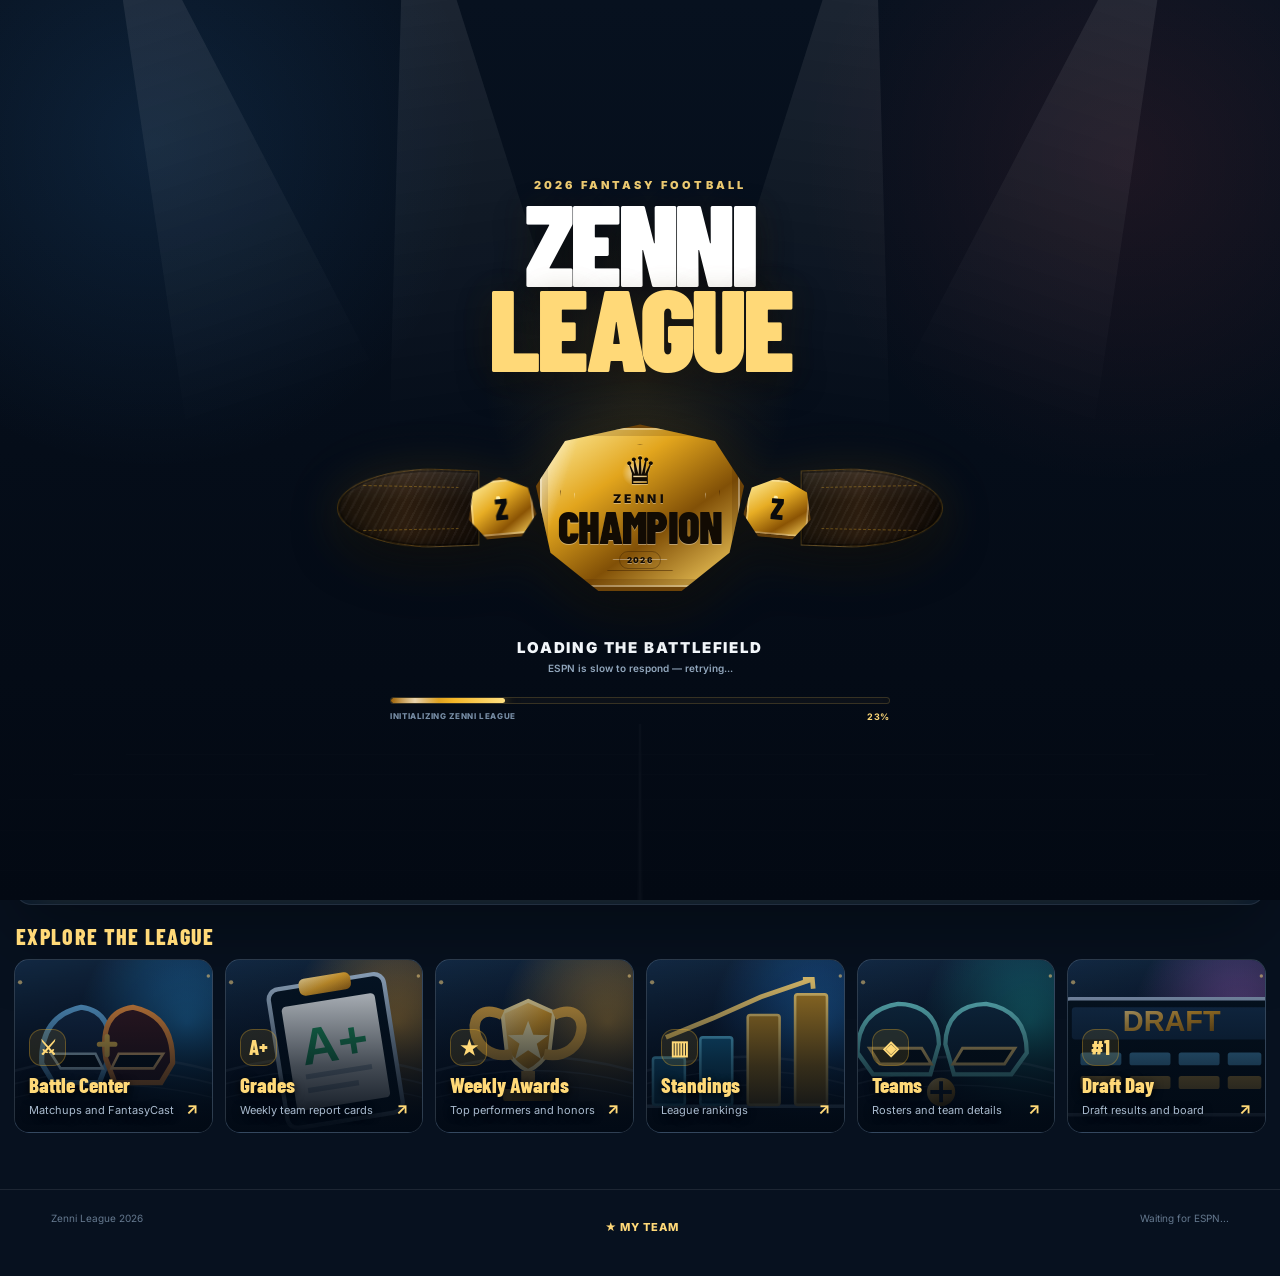
==== commit ed400192: "Add files via upload" ====
--- a/fantasy.html
+++ b/fantasy.html
@@ -11,7 +11,7 @@
   <!-- Returning visitors: hide the intro loader before first paint so cached data shows instantly. -->
   <script>try{if(localStorage.getItem('ZENNI_FANTASY_LEAGUE_LAST_GOOD_V1')){document.documentElement.classList.add('has-warm-cache');}}catch(e){}</script>
   <style>html.has-warm-cache #leagueLoader{display:none!important}html.has-warm-cache body.is-loading{overflow:auto!important}</style>
-  <link rel="stylesheet" href="fantasy.css?v=20261110-playoff-odds">
+  <link rel="stylesheet" href="fantasy.css?v=20261110-unified-standings-v1">
 </head>
 <body>
 
@@ -132,6 +132,11 @@
                 <span>View this week</span>
                 <strong>→</strong>
               </button>
+
+              <a class="hero-battle-cta" href="fantasy-lab/index.html">
+                <span>Intelligence Lab</span>
+                <strong aria-hidden="true">→</strong>
+              </a>
 
               <button class="hero-recap-cta" id="recapOpen" type="button" hidden>
                 <span>Last week's recap</span>
@@ -376,8 +381,9 @@
           <div class="st-panel" id="stPanel-standings" role="tabpanel" aria-labelledby="stTab-standings" data-st-panel="standings">
             <section class="st-insights" id="glanceRibbon" aria-label="League insights"></section>
             <div class="st-legend" id="stLegend"></div>
-            <section class="st-odds" id="stOdds" aria-label="Estimated playoff qualification probabilities" aria-live="polite"></section>
-            <div class="st-conf-grid" id="stConfGrid"></div>
+            <div class="st-conf-grid st-unified-wrap" id="stConfGrid">
+              <section class="st-odds st-unified" id="stOdds" aria-label="Season standings and estimated playoff qualification probabilities" aria-live="polite"></section>
+            </div>
           </div>
 
           <div class="st-panel" id="stPanel-bracket" role="tabpanel" aria-labelledby="stTab-bracket" data-st-panel="bracket" hidden>
@@ -501,6 +507,6 @@
 
   <div class="live-toasts" id="liveToasts" aria-live="polite"></div>
 
-  <script src="fantasy.js?v=20261110-playoff-odds"></script>
+  <script src="fantasy.js?v=20261110-unified-standings-v1"></script>
 </body>
 </html>
--- a/fantasy.css
+++ b/fantasy.css
@@ -9276,3 +9276,88 @@
   [data-view="standings"] .st-odds-row { padding:10px; gap:10px; }
   [data-view="standings"] .st-odds-value { flex-basis:66px; font-size:23px; }
 }
+
+
+/* =========================================================
+   UNIFIED SEASON STATS + PLAYOFF CHANCES · PC / PHONE
+   Scoped to Standings; existing playoff bracket is untouched.
+   ========================================================= */
+[data-view="standings"] .st-unified-wrap { display:block; margin-top:14px; }
+[data-view="standings"] .st-unified { margin:0; padding:20px; overflow:hidden; }
+[data-view="standings"] .st-unified-heading { margin-bottom:16px; }
+[data-view="standings"] .st-unified-heading h3 { font-size:32px; }
+[data-view="standings"] .st-u-scroll { width:100%; overflow-x:auto; scrollbar-width:thin; scrollbar-color:#53667f transparent; }
+[data-view="standings"] .st-unified-table { width:100%; min-width:1050px; border-collapse:separate; border-spacing:0; font-size:13px; color:#f2f6fb; font-variant-numeric:tabular-nums; }
+[data-view="standings"] .st-unified-table th { padding:12px 10px; border-bottom:1px solid #38516b; background:#0b1a2b; color:#d1dce9; font-size:11px; letter-spacing:.05em; text-align:right; white-space:nowrap; }
+[data-view="standings"] .st-unified-table th:first-child, [data-view="standings"] .st-unified-table th:nth-child(2) { text-align:left; }
+[data-view="standings"] .st-unified-table th:last-child { color:#ffd36d; }
+[data-view="standings"] .st-u-row { background:rgba(10,26,43,.55); }
+[data-view="standings"] .st-u-row:nth-child(even) { background:rgba(29,48,71,.42); }
+[data-view="standings"] .st-u-row:hover, [data-view="standings"] .st-u-row:focus-within { background:rgba(245,183,40,.10); }
+[data-view="standings"] .st-u-row.is-mine { box-shadow:inset 3px 0 #55b8ff; }
+[data-view="standings"] .st-u-row.is-champ { background:linear-gradient(90deg,rgba(245,183,40,.13),rgba(10,26,43,.5)); }
+[data-view="standings"] .st-unified-table td { padding:9px 10px; border-bottom:1px solid #223850; text-align:right; white-space:nowrap; }
+[data-view="standings"] .st-u-rank { width:46px; text-align:left !important; }
+[data-view="standings"] .st-u-rank span { display:inline-grid; place-items:center; min-width:28px; height:28px; padding:0 5px; border-radius:8px; background:#203750; font-weight:900; }
+[data-view="standings"] .st-u-row:first-child .st-u-rank span { color:#071322; background:linear-gradient(135deg,#ffe18a,#f5b728); }
+[data-view="standings"] .st-u-team { min-width:220px; text-align:left !important; }
+[data-view="standings"] .st-u-team-inner { display:flex; align-items:center; gap:10px; }
+[data-view="standings"] .st-u-team .st-logo { --s:35px; }
+[data-view="standings"] .st-u-team-copy { min-width:0; }
+[data-view="standings"] .st-u-team-copy .st-teambtn { font-size:13px; }
+[data-view="standings"] .st-u-team-copy small { display:block; color:#90a8c2; font-size:10px; margin-top:2px; overflow:hidden; text-overflow:ellipsis; max-width:220px; }
+[data-view="standings"] .st-u-rec, [data-view="standings"] .st-u-pf { font-weight:800; }
+[data-view="standings"] .st-u-pf { color:#ffe08a; background:rgba(44,125,177,.10); }
+[data-view="standings"] .st-u-pa, [data-view="standings"] .st-u-div, [data-view="standings"] .st-u-home, [data-view="standings"] .st-u-away { color:#b4c5d8; }
+[data-view="standings"] .st-u-strk { font-weight:800; }
+[data-view="standings"] .st-u-chance { width:235px; min-width:180px; }
+[data-view="standings"] .st-u-chance-top { display:flex; align-items:center; justify-content:space-between; gap:8px; margin-bottom:7px; }
+[data-view="standings"] .st-u-chance strong { font:900 20px/1 'Barlow Condensed',sans-serif; color:#ff9ca7; }
+[data-view="standings"] .st-u-row.is-mid .st-u-chance strong { color:#ffd978; }
+[data-view="standings"] .st-u-row.is-high .st-u-chance strong { color:#75e5a1; }
+[data-view="standings"] .st-u-chance-label { color:#8ea5bc; font-size:10px; }
+[data-view="standings"] .st-u-row.is-pending .st-u-chance strong { color:#a9b9ca; }
+[data-view="standings"] .st-u-row.is-mid .st-odds-track i { background:#f5b728; }
+[data-view="standings"] .st-u-row.is-high .st-odds-track i { background:#4bd384; }
+[data-view="standings"] .st-u-cut td { padding:9px 12px; color:#ffd36d; background:rgba(245,183,40,.08); border-top:2px dashed #c79523; border-bottom:1px solid #a17c29; text-align:center; font-size:11px; font-weight:900; letter-spacing:.08em; text-transform:uppercase; }
+[data-view="standings"] .st-u-foot { display:flex; justify-content:space-between; gap:12px 28px; flex-wrap:wrap; margin-top:14px; color:#9eb1c8; font-size:11px; line-height:1.5; }
+[data-view="standings"] .st-u-foot span { flex:1 1 280px; }
+[data-view="standings"] .st-u-foot strong { color:#ffd36d; }
+[data-view="standings"] .st-u-foot button { background:#122b42; color:#ffda80; border:1px solid #a8842c; border-radius:7px; padding:5px 8px; cursor:pointer; }
+[data-view="standings"] .st-u-team .st-teambtn:focus-visible, [data-view="standings"] .st-u-foot button:focus-visible { outline:2px solid #ffe088; outline-offset:3px; }
+@media(max-width:760px) {
+  [data-view="standings"] .st-unified { padding:12px 10px; }
+  [data-view="standings"] .st-unified-heading { align-items:flex-start; gap:10px; }
+  [data-view="standings"] .st-unified-heading h3 { font-size:26px; }
+  [data-view="standings"] .st-unified-heading .st-odds-method { max-width:94px; white-space:normal; text-align:center; }
+  [data-view="standings"] .st-u-scroll { overflow:visible; }
+  [data-view="standings"] .st-unified-table, [data-view="standings"] .st-unified-table tbody { display:block; min-width:0; width:100%; }
+  [data-view="standings"] .st-unified-table thead { display:none; }
+  [data-view="standings"] .st-u-row { display:grid; grid-template-columns:32px minmax(0,1fr) 96px; gap:9px 10px; align-items:center; margin-bottom:8px; padding:11px 10px; border:1px solid #2a405b; border-radius:12px; }
+  [data-view="standings"] .st-unified-table td { display:block; padding:0; border:0; min-width:0; white-space:normal; }
+  [data-view="standings"] .st-u-rank { grid-column:1; grid-row:1; }
+  [data-view="standings"] .st-u-rank span { min-width:28px; height:28px; }
+  [data-view="standings"] .st-u-team { grid-column:2; grid-row:1; min-width:0; }
+  [data-view="standings"] .st-u-team .st-logo { --s:32px; }
+  [data-view="standings"] .st-u-team-inner { gap:8px; }
+  [data-view="standings"] .st-u-team-copy .st-teambtn { font-size:12px; line-height:1.25; white-space:normal; overflow-wrap:anywhere; }
+  [data-view="standings"] .st-u-team-copy small { font-size:10px; }
+  [data-view="standings"] .st-u-chance { grid-column:3; grid-row:1; min-width:0; width:auto; align-self:center; }
+  [data-view="standings"] .st-u-chance-top { display:block; text-align:right; }
+  [data-view="standings"] .st-u-chance strong { font-size:23px; }
+  [data-view="standings"] .st-u-chance-label { display:block; font-size:9px; }
+  [data-view="standings"] .st-u-rec { grid-column:2; grid-row:2; text-align:left !important; font-size:12px; }
+  [data-view="standings"] .st-u-rec::before { content:'W-L-T'; display:inline-block; margin-right:6px; color:#8ea5bc; font-size:9px; }
+  [data-view="standings"] .st-u-pf { grid-column:1 / 3; grid-row:3; text-align:left !important; background:transparent; }
+  [data-view="standings"] .st-u-pa { grid-column:3; grid-row:3; text-align:right; }
+  [data-view="standings"] .st-u-div { grid-column:1; grid-row:4; }
+  [data-view="standings"] .st-u-home { grid-column:2; grid-row:4; }
+  [data-view="standings"] .st-u-away { grid-column:3; grid-row:4; }
+  [data-view="standings"] .st-u-strk { grid-column:3; grid-row:2; text-align:right; }
+  [data-view="standings"] .st-u-pf::before, [data-view="standings"] .st-u-pa::before, [data-view="standings"] .st-u-div::before, [data-view="standings"] .st-u-home::before, [data-view="standings"] .st-u-away::before, [data-view="standings"] .st-u-strk::before { content:attr(data-label) '  '; color:#8ea5bc; font-size:9px; font-weight:700; }
+  [data-view="standings"] .st-u-div, [data-view="standings"] .st-u-home, [data-view="standings"] .st-u-away { border-top:1px solid #263d56; padding-top:7px; font-size:11px; text-align:left; }
+  [data-view="standings"] .st-u-away { text-align:right; }
+  [data-view="standings"] .st-u-cut { display:block; margin:8px 0 12px; }
+  [data-view="standings"] .st-u-cut td { display:block; padding:9px 4px; }
+  [data-view="standings"] .st-u-foot { font-size:10px; }
+}
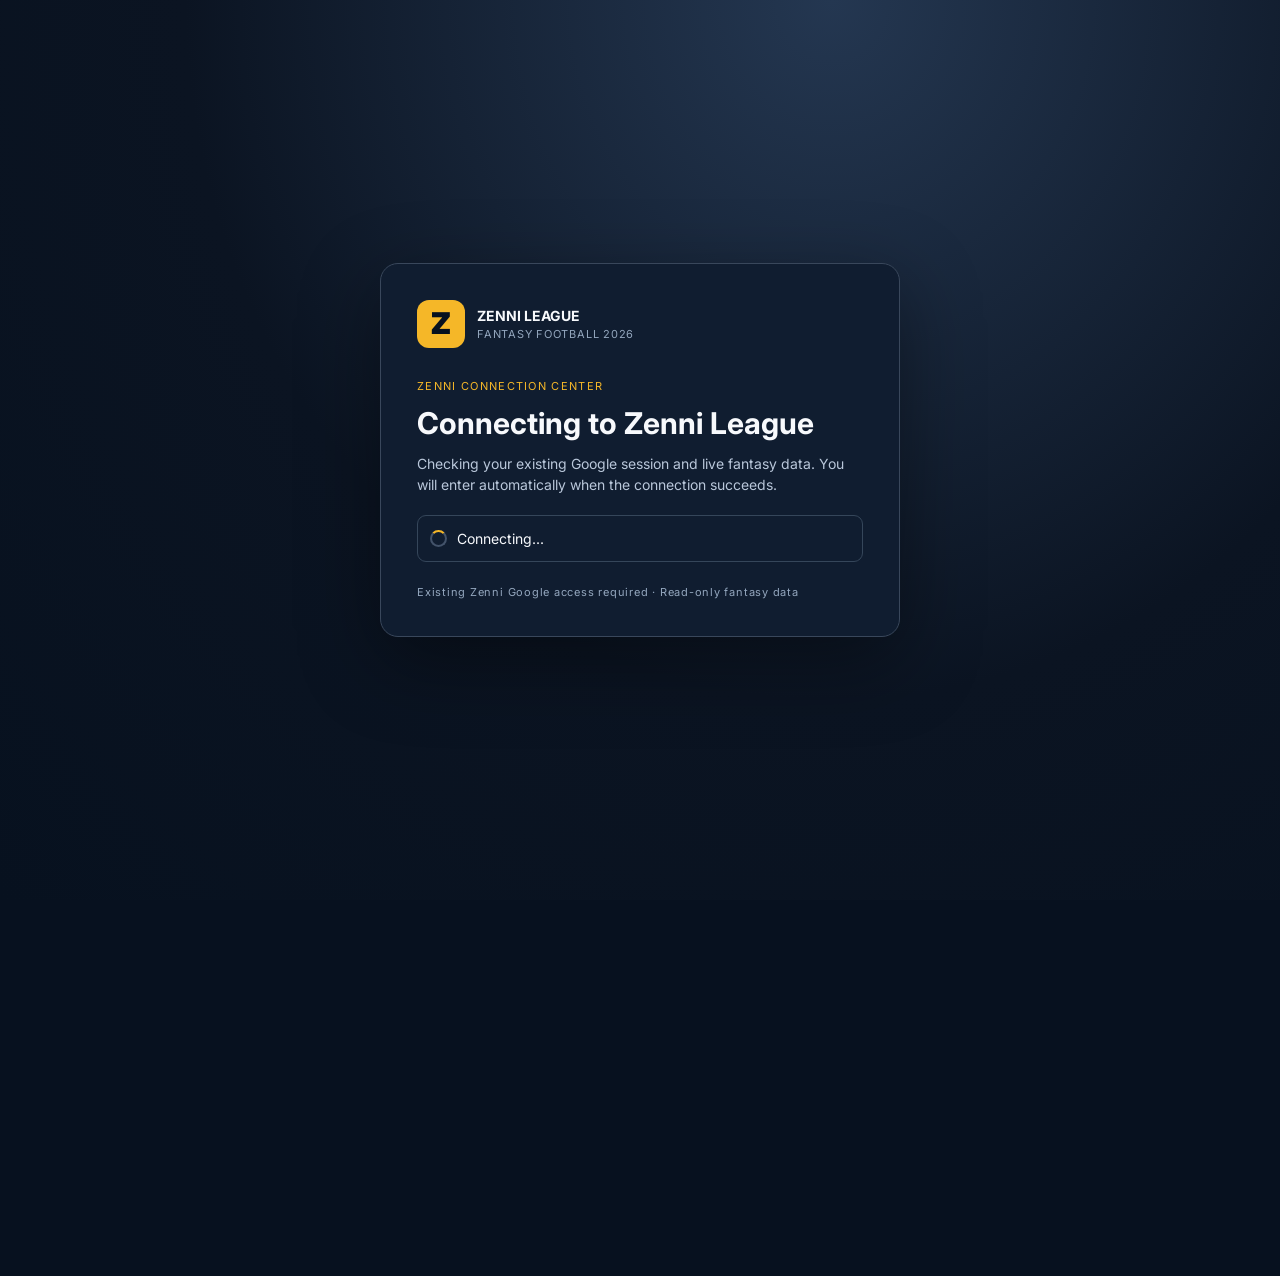
==== commit ebecd013: "Add files via upload" ====
--- a/fantasy.html
+++ b/fantasy.html
@@ -1,6 +1,6 @@
 <!doctype html>
-<html lang="en">
-<head>
+<html lang="en" class="zca-locked">
+<head><style>html.zca-locked body > :not(.zca-gate):not(noscript){visibility:hidden!important}html.zca-locked body{overflow:hidden!important}</style>
   <meta charset="utf-8">
   <meta name="viewport" content="width=device-width,initial-scale=1">
   <meta name="theme-color" content="#07111f">
@@ -12,8 +12,8 @@
   <script>try{if(localStorage.getItem('ZENNI_FANTASY_LEAGUE_LAST_GOOD_V1')){document.documentElement.classList.add('has-warm-cache');}}catch(e){}</script>
   <style>html.has-warm-cache #leagueLoader{display:none!important}html.has-warm-cache body.is-loading{overflow:auto!important}</style>
   <link rel="stylesheet" href="fantasy.css?v=20261110-unified-standings-v1">
-</head>
-<body>
+<link rel="stylesheet" href="connection-assist.css?v=1.8.2"><script defer src="connection-assist.js?v=1.8.2"></script></head>
+<body><noscript><p style="padding:24px;color:white;background:#07111f">JavaScript is required to connect to Zenni League.</p></noscript>
 
   <div class="league-loader" id="leagueLoader" role="status" aria-live="polite">
     <div class="loader-stadium" aria-hidden="true">
--- a/connection-assist.css
+++ b/connection-assist.css
@@ -0,0 +1,4 @@
+.zca{margin:12px auto;width: min(1100px,calc(100% - 32px));color:#f7f9fc;font:14px/1.5 Inter,system-ui,sans-serif;position:relative;z-index:2}.zca [hidden]{display:none!important}.zca-toggle,.zca button,.zca a{font:inherit;font-weight:700;border:1px solid #35465a;background:#142238;color:#f7f9fc;border-radius:10px;padding:10px 14px;text-decoration:none;cursor:pointer;display:inline-flex;align-items:center;justify-content:center;min-height:42px}.zca-toggle{margin-left:auto;display:flex;color:#ffd978}.zca-toggle.zca-failed{border-color:#ff7887;color:#ff9aa8}.zca-panel{margin-top:10px;padding:clamp(16px,4vw,28px);border:1px solid #80662e;border-radius:18px;background:#101d30;box-shadow:0 10px 30px #0004}.zca-heading{display:flex;justify-content:space-between;align-items:center;gap:12px;color:#f5b728;font-size:11px;letter-spacing:.12em}.zca h2{font-size:24px;margin:8px 0}.zca p{color:#b9c7da;margin:10px 0;max-width:85ch}.zca-actions{display:flex;gap:8px;flex-wrap:wrap;margin:16px 0}.zca a.zca-primary{background:#f5b728;color:#07111f;border-color:#f5b728}.zca .zca-state{padding:12px;border:1px solid #35465a;border-radius:9px;overflow-wrap:anywhere}.zca details{margin-top:12px;border-top:1px solid #35465a;padding-top:10px}.zca summary{cursor:pointer;color:#ffd978;font-weight:700}.zca pre{white-space:pre-wrap;overflow-wrap:anywhere;background:#07111f;padding:12px;border-radius:9px;font-size:12px}.zca button:focus-visible,.zca a:focus-visible{outline:2px solid #ffd978;outline-offset:3px}@media(max-width:600px){.zca-actions{display:grid;grid-template-columns:1fr}.zca-toggle{margin-left:0}.zca h2{font-size:21px}}
+
+/* Full-screen entry gate; no inline assistance panel after success. */
+.zca.zca-gate{position:fixed;inset:0;z-index:2147483647;visibility:visible!important;width:100%;height:100%;height:100dvh;margin:0;padding:24px 16px;overflow:auto;display:flex;flex-direction:column;background:radial-gradient(ellipse at 65% 0%,#243751 0%,#0b1422 55%,#07111f 100%);overscroll-behavior:contain}.zca-gate *{box-sizing:border-box}.zca-gate .zca-panel{width:min(520px,100%);margin:auto;padding:clamp(20px,5vw,36px);border-color:#39475b;box-shadow:0 24px 80px #0006}.zca-gate .zca-brand{display:flex;align-items:center;gap:12px;margin-bottom:30px}.zca-gate .zca-mark{display:grid;place-items:center;width:48px;height:48px;border-radius:12px;background:#f5b728;color:#07111f;font-size:30px;font-weight:900}.zca-gate .zca-brand strong,.zca-gate .zca-brand small{display:block}.zca-gate .zca-brand small,.zca-gate .zca-foot{color:#93a6bd;font-size:11px;letter-spacing:.07em}.zca-gate h2{font-size:clamp(23px,5vw,30px);line-height:1.15;margin:12px 0}.zca-gate .zca-state{display:flex;align-items:center;gap:10px;margin:20px 0}.zca-gate .zca-spinner{width:17px;height:17px;border:2px solid #43536a;border-top-color:#f5b728;border-radius:50%;flex:none;animation:zca-spin .8s linear infinite}.zca-gate.zca-error .zca-spinner{animation:none;background:#ff5a6f;border:0;width:9px;height:9px}.zca-gate.zca-error .zca-state{border-color:#a64e61;color:#ffb0bb}.zca-gate .zca-actions{display:grid;grid-template-columns:1fr 1fr}.zca-gate .zca-primary{grid-column:1/-1}.zca-gate .zca-foot{display:block;margin-top:22px}.zca-gate [hidden]{display:none!important}@keyframes zca-spin{to{transform:rotate(360deg)}}@media(prefers-reduced-motion:reduce){.zca-gate .zca-spinner{animation:none}}@media(max-width:420px){.zca-gate .zca-actions{grid-template-columns:1fr}}
